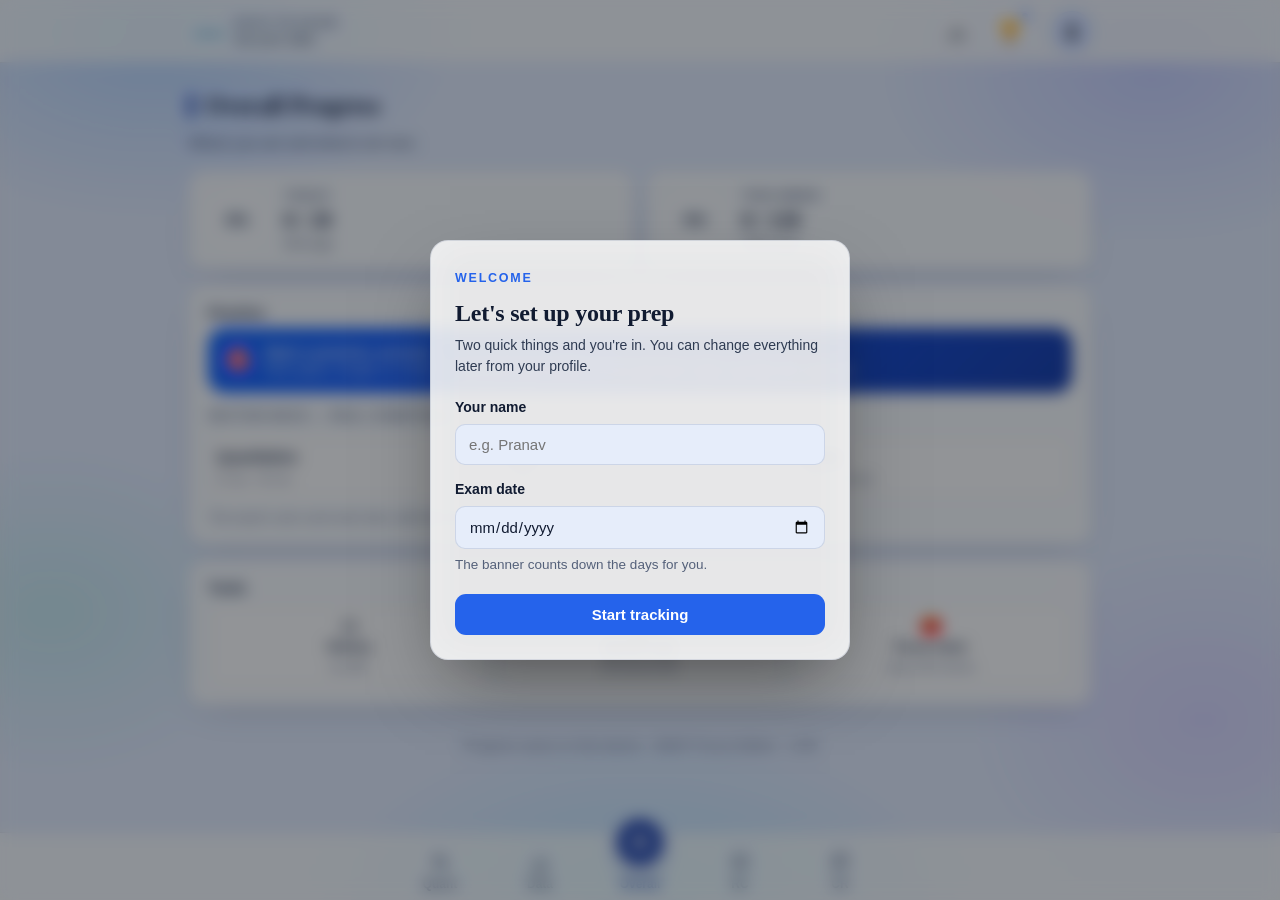
==== index.html @ ca27269a "Show the answer when a mental-math question goes wrong The drill said nothing when you missed one, s" ====
<!doctype html>
<html lang="en">
<head>
<meta charset="utf-8" />
<meta name="viewport" content="width=device-width, initial-scale=1, viewport-fit=cover" />
<title>GMAT Prep Tracker</title>
<meta name="description" content="Track your GMAT Focus Edition prep — exam countdown, daily & weekly targets, per-topic accuracy, weak-spot focus areas, and an activity calendar." />
<link rel="manifest" href="manifest.json" />
<meta name="theme-color" content="#E6EDFA" media="(prefers-color-scheme: light)" />
<meta name="theme-color" content="#070C17" media="(prefers-color-scheme: dark)" />
<meta name="mobile-web-app-capable" content="yes" />
<meta name="apple-mobile-web-app-capable" content="yes" />
<meta name="apple-mobile-web-app-status-bar-style" content="default" />
<meta name="apple-mobile-web-app-title" content="GMAT Prep" />
<link rel="apple-touch-icon" href="apple-touch-icon.png" />
<link rel="icon" type="image/png" sizes="512x512" href="icon-512.png" />
<link rel="stylesheet" href="katex/katex.min.css" />
<script defer src="katex/katex.min.js"></script>
<script defer src="katex/auto-render.min.js"></script>
<style>
  :root {
    color-scheme: light dark;
    --paper:#E6EDFA; --surface:rgba(255,255,255,.86); --surface-2:rgba(255,255,255,.66); --ink:#111B31;
    --ink-soft:#2F3B52; --ink-faint:#55617A; --line:rgba(70,90,130,.16); --line-soft:rgba(70,90,130,.09);
    --accent:#2563EB; --accent-ink:#1D4ED8; --accent-wash:rgba(37,99,235,.12);
    --gold:#0E7490; --gold-wash:rgba(14,116,137,.12);
    --flame-1:#FFD400; --flame-2:#FF9600; --flame-3:#FF4B4B;
    --good:#2F8F6B; --warn:#B0791E; --bad:#C1553B; --vhard:#7A3E9D;
    --c-quant:#2563EB; --c-data:#0EA5E9; --c-overall:#1E3A8A; --c-verbal:#4F46E5; --c-cr:#6366F1;
    --glass-hi:rgba(255,255,255,.85); --bar:rgba(255,255,255,.74); --blur:saturate(185%) blur(22px);
    --radius:17px; --radius-s:11px;
    --shadow:0 1px 1px rgba(20,25,40,.04),0 14px 34px -16px rgba(20,25,40,.22);
    --serif:"Iowan Old Style","Palatino Linotype",Palatino,Georgia,ui-serif,serif;
    --sans:-apple-system,BlinkMacSystemFont,"Segoe UI",Roboto,Helvetica,Arial,sans-serif;
  }
  @media (prefers-color-scheme: dark) {
    :root {
      --paper:#070C17; --surface:rgba(30,42,63,.78); --surface-2:rgba(255,255,255,.06); --ink:#E7ECF5;
      --ink-soft:#C2CBDC; --ink-faint:#939EB4; --line:rgba(255,255,255,.10); --line-soft:rgba(255,255,255,.055);
      --accent:#5B9BF3; --accent-ink:#93BEFA; --accent-wash:rgba(91,155,243,.16);
      --gold:#38BDF8; --gold-wash:rgba(56,189,248,.14);
      --flame-1:#FFD400; --flame-2:#FF9600; --flame-3:#FF5B4B;
      --good:#5FC79E; --warn:#D8A64A; --bad:#E08869; --vhard:#C79BE0;
      --c-quant:#5B9BF3; --c-data:#4FC3F7; --c-overall:#8AB0F5; --c-verbal:#8A93F0; --c-cr:#9BA6F7;
      --glass-hi:rgba(255,255,255,.16); --bar:rgba(11,18,33,.76);
      --shadow:0 1px 2px rgba(0,0,0,.3),0 16px 38px -18px rgba(0,0,0,.72);
    }
  }
  :root[data-theme="light"] {
    --paper:#E6EDFA; --surface:rgba(255,255,255,.86); --surface-2:rgba(255,255,255,.66); --ink:#111B31;
    --ink-soft:#2F3B52; --ink-faint:#55617A; --line:rgba(70,90,130,.16); --line-soft:rgba(70,90,130,.09);
    --accent:#2563EB; --accent-ink:#1D4ED8; --accent-wash:rgba(37,99,235,.12);
    --gold:#0E7490; --gold-wash:rgba(14,116,137,.12);
    --flame-1:#FFD400; --flame-2:#FF9600; --flame-3:#FF4B4B;
    --good:#2F8F6B; --warn:#B0791E; --bad:#C1553B; --vhard:#7A3E9D;
    --c-quant:#2563EB; --c-data:#0EA5E9; --c-overall:#1E3A8A; --c-verbal:#4F46E5; --c-cr:#6366F1;
    --glass-hi:rgba(255,255,255,.85); --bar:rgba(255,255,255,.74);
    --shadow:0 1px 1px rgba(20,25,40,.04),0 14px 34px -16px rgba(20,25,40,.22);
  }
  :root[data-theme="dark"] {
    --paper:#070C17; --surface:rgba(30,42,63,.78); --surface-2:rgba(255,255,255,.06); --ink:#E7ECF5;
    --ink-soft:#C2CBDC; --ink-faint:#939EB4; --line:rgba(255,255,255,.10); --line-soft:rgba(255,255,255,.055);
    --accent:#5B9BF3; --accent-ink:#93BEFA; --accent-wash:rgba(91,155,243,.16);
    --gold:#38BDF8; --gold-wash:rgba(56,189,248,.14);
    --flame-1:#FFD400; --flame-2:#FF9600; --flame-3:#FF5B4B;
    --good:#5FC79E; --warn:#D8A64A; --bad:#E08869; --vhard:#C79BE0;
    --c-quant:#5B9BF3; --c-data:#4FC3F7; --c-overall:#8AB0F5; --c-verbal:#8A93F0; --c-cr:#9BA6F7;
    --glass-hi:rgba(255,255,255,.16); --bar:rgba(11,18,33,.76);
    --shadow:0 1px 2px rgba(0,0,0,.3),0 16px 38px -18px rgba(0,0,0,.72);
  }

  * { box-sizing: border-box; }
  html, body { margin: 0; }
  body {
    font-family: var(--sans); background: var(--paper); color: var(--ink);
    -webkit-font-smoothing: antialiased; line-height: 1.5;
    padding-bottom: calc(76px + env(safe-area-inset-bottom));
    min-height: 100vh;
  }
  /* Liquid-glass ambient backdrop — soft coloured light the frosted panels refract. */
  body::before {
    content: ""; position: fixed; inset: -12%; z-index: -1; pointer-events: none;
    background:
      radial-gradient(38% 32% at 12% 4%, rgba(59,130,246,.22), transparent 62%),
      radial-gradient(34% 30% at 90% 8%, rgba(99,102,241,.20), transparent 62%),
      radial-gradient(44% 42% at 50% 106%, rgba(14,165,233,.18), transparent 60%),
      radial-gradient(30% 34% at 94% 80%, rgba(139,92,246,.14), transparent 60%),
      radial-gradient(28% 30% at 4% 68%, rgba(16,185,129,.10), transparent 60%);
    background-attachment: fixed;
  }
  /* Frosted glass on the primary surfaces (the essence of the Liquid Glass look). */
  .topbar, .botnav, .panel, .qcard, .fc-card, .modal, .pf-head, .stat, .goal,
  .rc-passage, .rn-score, .cta-session, .btn-soft, .seg, .modebtn, .fc-modebtn,
  .sc-seg button, .navbtn, .fc-nav button, .cn-nav button, .jchip, .av-chip,
  .cn-tocrow, .fc-deckrow, .setrow, .subject, .task, .badge, .goal, .modechooser {
    -webkit-backdrop-filter: var(--blur); backdrop-filter: var(--blur);
  }
  /* Bright top rim (specular highlight) on the main cards. */
  .panel, .qcard, .fc-card, .stat, .goal, .rc-passage, .rn-score {
    box-shadow: inset 0 1px 0 var(--glass-hi), var(--shadow);
  }
  .tnum { font-variant-numeric: tabular-nums; }
  button { font-family: inherit; cursor: pointer; }
  svg { display: block; }

  /* Top bar */
  .topbar { position: sticky; top: 0; z-index: 30; background: var(--bar); border-bottom: 1px solid var(--line); }
  .tb-inner { max-width: 940px; margin: 0 auto; padding: 11px 18px; display: flex; align-items: center; gap: 14px; }
  .tb-count { display: flex; align-items: center; gap: 11px; margin-right: auto; background: none; border: none; padding: 4px 6px; border-radius: 12px; text-align: left; }
  .tb-count:hover { background: var(--surface-2); }
  .tb-days { font-family: var(--serif); font-size: 30px; font-weight: 600; color: var(--gold); line-height: 1; letter-spacing: -.02em; }
  .tb-days.past { color: var(--c-verbal); }
  .tb-meta { display: flex; flex-direction: column; gap: 1px; }
  .tb-meta .l { font-size: 12px; letter-spacing: .09em; text-transform: uppercase; color: var(--ink-faint); font-weight: 700; }
  .tb-meta .d { font-size: 14px; color: var(--ink-soft); font-variant-numeric: tabular-nums; }
  .avatar { width: 40px; height: 40px; border-radius: 50%; flex: none; background: var(--accent-wash); color: var(--accent); border: 1px solid color-mix(in srgb, var(--accent) 30%, transparent); font-weight: 700; font-size: 16px; font-family: var(--serif); display: grid; place-items: center; transition: .15s; }
  .avatar:hover { filter: brightness(.97); }
  .avatar svg { width: 20px; height: 20px; }
  .tb-trophy { position: relative; width: 40px; height: 40px; border-radius: 50%; flex: none; background: var(--surface-2); border: 1px solid var(--line); font-size: 19px; line-height: 1; display: grid; place-items: center; cursor: pointer; transition: .15s; }
  .tb-trophy:hover { filter: brightness(.97); }
  .tb-trophy .dot { position: absolute; top: -1px; right: -1px; width: 10px; height: 10px; border-radius: 50%; background: var(--accent); border: 2px solid var(--surface); }
  .tb-trophy.alldone { background: linear-gradient(135deg, #FFD65A, #F5A623); border-color: #E9A00E; box-shadow: 0 0 0 3px color-mix(in srgb, #F5A623 22%, transparent); }
  .tb-trophy.alldone .dot { display: none; }
  /* The progress button carries a drawn icon rather than an emoji, so it needs
     the stroke treatment the bottom nav gives its icons. */
  .tb-prog svg { width: 21px; height: 21px; stroke: var(--ink-soft); fill: none; stroke-width: 1.9; stroke-linecap: round; stroke-linejoin: round; }
  .tb-prog:hover svg { stroke: var(--c-overall); }
  /* On a 320px screen a third round button pushed "DAYS TO EXAM" onto its own
     line. Tightening the gap and the buttons gives the countdown its two lines
     back without dropping the date. */
  @media (max-width: 359px) {
    .tb-inner { gap: 8px; padding-left: 14px; padding-right: 14px; }
    .tb-trophy, .tb-inner .avatar { width: 34px; height: 34px; font-size: 16px; }
    .tb-prog svg { width: 18px; height: 18px; }
    .tb-inner .tb-trophy + .avatar { margin-left: 4px; }
  }
  /* topbar layout: trophy sits right before the avatar */
  .tb-inner .tb-trophy + .avatar { margin-left: 8px; }

  /* Achievements page */
  .av-hero { text-align: center; padding: 6px 0 18px; }
  .av-trophy { font-size: 52px; line-height: 1; filter: drop-shadow(0 6px 14px color-mix(in srgb, #F5A623 40%, transparent)); }
  .av-lvl { font-family: var(--serif); font-size: 24px; font-weight: 600; margin-top: 8px; }
  .av-xpbar { height: 9px; border-radius: 5px; background: var(--surface-2); overflow: hidden; margin: 12px auto 6px; max-width: 320px; }
  .av-xpbar i { display: block; height: 100%; background: linear-gradient(90deg, var(--accent), var(--c-overall)); border-radius: 5px; transition: width .3s; }
  .av-xpsub { font-size: 13.5px; color: var(--ink-faint); }
  .av-chips { display: flex; justify-content: center; gap: 8px; margin-top: 14px; flex-wrap: wrap; }
  .av-chip { font-size: 14px; font-weight: 700; padding: 6px 12px; border-radius: 999px; background: var(--surface-2); border: 1px solid var(--line); }
  /* Grouped actions. Inside a group the cards lose their own outer margins and
     the group's heading carries the structure, so three ways to practise read
     as one block rather than three competing cards. */
  .actgrp { padding-bottom: 15px; }
  .actgrp > h3 { margin: 0 0 10px; }
  .actgrp .cta-session, .actgrp .cta-review { margin-bottom: 9px; box-shadow: none; }
  .actgrp .cta-review { backdrop-filter: none; -webkit-backdrop-filter: none; }
  .actgrp .tools { margin: 0; }
  .actgrp .mocks-row { display: grid; grid-template-columns: repeat(3, 1fr); gap: 8px; }
  .actgrp .mocks-note { margin: 9px 0 0; }
  .actgrp-sub { font-size: 12px; font-weight: 700; text-transform: uppercase; letter-spacing: .06em; color: var(--ink-faint); margin: 14px 0 8px; }
  /* Secondary tools: one tap, a third of the height of the cards they replace. */
  .tools { display: grid; grid-template-columns: repeat(3, 1fr); gap: 8px; margin: 0 0 14px; }
  .tool { display: flex; flex-direction: column; align-items: center; gap: 2px; padding: 11px 6px; border: 1px solid var(--line); border-radius: 13px; background: var(--surface); color: var(--ink); font: inherit; cursor: pointer; transition: .12s; }
  .tool:hover { border-color: var(--c-overall); }
  .tool .ico { font-size: 19px; line-height: 1.1; }
  .tool b { font-size: 13px; font-weight: 700; text-align: center; }
  .tool span:last-child { font-size: 11.5px; color: var(--ink-faint); text-align: center; }
  /* A panel with no data yet: one line, not a full card. */
  .panel-empty { padding: 13px 16px; background: var(--surface-2); box-shadow: none; }
  .panel-empty h3 { margin: 0 0 3px; font-size: 14.5px; color: var(--ink-soft); }
  .panel-empty p { margin: 0; font-size: 13px; line-height: 1.45; color: var(--ink-faint); }
  /* Inside Achievements the streak is a section, not a whole screen, so the
     flame and the number come down a size — enough to lead the page without
     pushing the daily tasks off the bottom of it. */
  .av-streak .sk-flame { width: 92px; height: 108px; }
  .av-streak .sk-shadow { width: 76px; height: 15px; margin-top: -10px; }
  .av-streak .sk-hero { padding: 14px 0 4px; }
  .av-streak .sk-n { font-size: 54px; margin-top: 12px; }
  .av-streak .sk-lbl { font-size: 19px; }
  .av-streak .sk-week { margin: 18px 0 12px; }
  .av-lvlbar { text-align: center; margin-top: 14px; }
  .av-panel { margin-top: 14px; }
  /* ---- Sync setup steps ---- */
  .sync-steps { margin: 0 0 12px; padding-left: 20px; font-size: 14px; line-height: 1.5; color: var(--ink-soft); }
  .sync-steps li { margin-bottom: 9px; }
  .sync-copy { display: block; width: 100%; margin: 7px 0 4px; padding: 9px 11px; border: 1px solid var(--line); border-radius: 10px; background: var(--surface-2); color: var(--ink); font: inherit; font-size: 12.5px; text-align: left; word-break: break-all; cursor: pointer; }
  .sync-copy span { float: right; margin-left: 8px; font-weight: 800; color: var(--accent); text-transform: uppercase; font-size: 11px; letter-spacing: .04em; }
  .sync-copy.copied { border-color: var(--good); } .sync-copy.copied span { color: var(--good); }
  .sync-copy.copied span::before { content: "✓ "; }
  /* ---- Streak screen ---- */
  .sk-hero { display: flex; flex-direction: column; align-items: center; padding: 26px 0 8px; }
  .sk-flame { width: 128px; height: 150px; display: block; }
  /* A glow under the flame, not a solid ellipse: on a dark ground a flat wash
     of flame colour reads as a murky blob rather than as light. */
  .sk-shadow { width: 104px; height: 20px; margin-top: -14px; background: radial-gradient(50% 50% at 50% 50%, color-mix(in srgb, var(--flame-2) 42%, transparent), transparent 70%); }
  .sk-cold .sk-shadow { background: radial-gradient(50% 50% at 50% 50%, var(--line), transparent 70%); }
  .sk-n { font-size: 78px; line-height: 1; font-weight: 900; letter-spacing: -.03em; margin-top: 20px; font-variant-numeric: tabular-nums;
    background: linear-gradient(180deg, var(--flame-2), var(--flame-3)); -webkit-background-clip: text; background-clip: text; color: transparent; }
  .sk-cold .sk-n { background: none; color: var(--ink-faint); -webkit-text-fill-color: currentColor; }
  .sk-lbl { font-size: 25px; font-weight: 900; letter-spacing: -.01em; margin-top: 4px; color: var(--flame-3); }
  .sk-cold .sk-lbl { color: var(--ink-faint); }
  /* The week: one grid so a run of practised days joins into a single capsule
     across the gaps, the way a streak reads on paper. */
  .sk-week { display: grid; grid-template-columns: repeat(7, 1fr); row-gap: 9px; margin: 26px 0 14px; }
  .sk-wl { text-align: center; font-size: 13px; font-weight: 800; color: var(--ink-faint); }
  .sk-wl.today { color: var(--flame-3); }
  .sk-wc { height: 42px; display: grid; place-items: center; }
  .sk-wc.on { background: linear-gradient(180deg, var(--flame-2), var(--flame-3)); }
  .sk-wc.rs { border-radius: 21px 0 0 21px; } .sk-wc.re { border-radius: 0 21px 21px 0; }
  .sk-wc i { width: 27px; height: 27px; border-radius: 50%; display: grid; place-items: center; background: var(--line-soft); color: transparent; font-size: 14px; font-weight: 900; font-style: normal; }
  .sk-wc.on i { background: none; color: #fff; }
  .sk-goal { text-align: center; font-size: 15.5px; color: var(--ink-soft); line-height: 1.45; margin: 0 0 4px; }
  .sk-goal b { color: var(--flame-3); }
  .sk-stats { display: grid; grid-template-columns: repeat(3, 1fr); gap: 10px; margin-top: 18px; }
  .sk-stat { text-align: center; background: var(--surface-2); border: 1px solid var(--line); border-radius: 14px; padding: 12px 6px; }
  .sk-stat .v { font-size: 22px; font-weight: 900; font-variant-numeric: tabular-nums; }
  .sk-stat .k { font-size: 12.5px; font-weight: 700; color: var(--ink-faint); margin-top: 2px; }
  /* ---- History ---- */
  .hi-dhead { display: flex; align-items: baseline; justify-content: space-between; gap: 10px; margin-bottom: 4px; }
  .hi-dhead h3 { margin: 0; }
  .hi-dhead span { font-size: 12.5px; font-weight: 700; color: var(--ink-faint); white-space: nowrap; }
  .hi-row { display: flex; align-items: center; gap: 11px; width: 100%; padding: 11px 0; border: none; border-top: 1px solid var(--line-soft); background: none; font: inherit; color: var(--ink); text-align: left; cursor: pointer; }
  .hi-row:hover .hi-t { text-decoration: underline; }
  .hi-ic { flex: none; width: 34px; height: 34px; border-radius: 9px; display: grid; place-items: center; font-size: 17px; background: var(--surface-2); }
  .hi-meta { flex: 1; min-width: 0; display: flex; flex-direction: column; gap: 2px; }
  .hi-t { font-weight: 650; font-size: 14px; }
  .hi-s { font-size: 12.5px; color: var(--ink-faint); }
  .hi-row .cn-chev { flex: none; color: var(--ink-faint); }
  .av-head { display: flex; align-items: center; gap: 10px; margin-bottom: 10px; }
  .av-head h3 { margin: 0; }
  .av-count { margin-left: auto; font-weight: 800; font-size: 14.5px; color: var(--ink-soft); background: var(--surface-2); padding: 3px 10px; border-radius: 999px; }
  .av-count.all { color: #fff; background: var(--good); }
  .av-prog { height: 8px; border-radius: 5px; background: var(--surface-2); overflow: hidden; margin-bottom: 12px; }
  .av-prog i { display: block; height: 100%; background: var(--good); border-radius: 5px; transition: width .3s; }
  .av-done-note { color: var(--good); font-weight: 700; font-size: 14.5px; margin: -4px 0 12px; }
  .av-reset { font-size: 13px; color: var(--ink-faint); margin: 12px 0 0; text-align: center; }
  .tasks { display: flex; flex-direction: column; gap: 9px; }
  .task { display: flex; align-items: flex-start; gap: 12px; padding: 12px 13px; border: 1px solid var(--line); border-radius: 12px; background: var(--surface); }
  .task.done { background: color-mix(in srgb, var(--good) 9%, var(--surface)); border-color: color-mix(in srgb, var(--good) 30%, var(--line)); }
  .task-ic { flex: none; width: 30px; height: 30px; border-radius: 9px; display: grid; place-items: center; font-size: 16px; background: var(--surface-2); }
  .task.done .task-ic { background: var(--good); color: #fff; font-weight: 800; }
  .task-meta { min-width: 0; flex: 1; }
  .task-lbl { font-weight: 700; font-size: 14px; }
  .task.done .task-lbl { color: var(--ink-soft); }
  .task-sub { font-size: 13.5px; color: var(--ink-faint); margin-top: 2px; }
  .task-bar { height: 5px; border-radius: 3px; background: var(--surface-2); overflow: hidden; margin-top: 7px; }
  .task-bar i { display: block; height: 100%; background: var(--accent); border-radius: 3px; }
  .badges { display: grid; grid-template-columns: repeat(3, 1fr); gap: 10px; }
  .badge { text-align: center; padding: 14px 8px; border: 1px solid var(--line); border-radius: 12px; background: var(--surface); opacity: .55; filter: grayscale(1); }
  .badge.got { opacity: 1; filter: none; background: color-mix(in srgb, var(--gold) 10%, var(--surface)); border-color: color-mix(in srgb, var(--gold) 35%, var(--line)); }
  .badge-ic { font-size: 26px; line-height: 1; }
  .badge-lbl { display: block; font-size: 13px; font-weight: 700; margin-top: 7px; color: var(--ink-soft); }
  .badge.got .badge-lbl { color: var(--ink); }

  .wrap { max-width: 940px; margin: 0 auto; padding: 20px 18px 40px; }

  /* Bottom nav */
  .botnav { position: fixed; left: 0; right: 0; bottom: 0; z-index: 40; background: var(--bar); border-top: 1px solid var(--line); padding-bottom: env(safe-area-inset-bottom); display: flex; justify-content: center; }
  .botnav-inner { width: 100%; max-width: 500px; display: grid; grid-template-columns: repeat(5, 1fr); align-items: end; }
  .bn { border: none; background: none; padding: 8px 2px 9px; display: flex; flex-direction: column; align-items: center; gap: 4px; color: var(--ink-faint); font-size: 12px; font-weight: 700; transition: color .15s; }
  .bn svg { width: 22px; height: 22px; stroke: currentColor; fill: none; stroke-width: 1.9; stroke-linecap: round; stroke-linejoin: round; }
  .bn.active { color: var(--tabc); }
  .bn.center { position: relative; }
  .bn.center .hub { width: 54px; height: 54px; border-radius: 50%; margin-top: -24px; margin-bottom: 2px; background: var(--c-overall); color: #fff; display: grid; place-items: center; border: 4px solid var(--paper); box-shadow: 0 6px 16px -6px color-mix(in srgb, var(--c-overall) 70%, transparent); transition: transform .15s; }
  .bn.center .hub svg { width: 26px; height: 26px; stroke-width: 2; }
  .bn.center.active { color: var(--c-overall); }
  .bn.center.active .hub { transform: translateY(-2px); }

  /* Section head */
  .sec-head { margin: 4px 0 6px; }
  .sec-head h2 { font-family: var(--serif); font-size: 25px; font-weight: 600; margin: 0; letter-spacing: -.01em; text-wrap: balance; display: flex; align-items: center; gap: 11px; }
  .sec-head h2 .bar { width: 6px; height: 24px; border-radius: 3px; background: var(--secc); flex: none; }
  .sec-head p { margin: 8px 0 0; color: var(--ink-soft); max-width: 62ch; font-size: 14.5px; }
  .sec-head p.sec-exam { font-size: 14.5px; font-weight: 600; color: var(--ink-soft); margin-top: 7px; }
  .sec-stat { display: flex; flex-wrap: wrap; gap: 6px 16px; margin-top: 13px; font-size: 14.5px; color: var(--ink-soft); }
  .sec-stat b { font-size: 15px; color: var(--ink); font-variant-numeric: tabular-nums; }
  .sec-stat .acc { color: var(--good); }

  .acc-hi { color: var(--good); } .acc-mid { color: var(--warn); } .acc-lo { color: var(--bad); }

  /* Goals rings */
  .goals { display: grid; grid-template-columns: 1fr 1fr; gap: 12px; margin-top: 16px; }
  /* min-width:0 — without it a grid item refuses to shrink below its content
     and the two rings push the page into a horizontal scroll on small phones. */
  .goal { background: var(--surface); border: 1px solid var(--line); border-radius: var(--radius); box-shadow: var(--shadow); padding: 15px; display: flex; align-items: center; gap: 14px; min-width: 0; }
  .goal .gt { min-width: 0; }
  .ring-wrap { position: relative; width: 66px; height: 66px; flex: none; }
  .ring { width: 66px; height: 66px; transform: rotate(-90deg); }
  .ring-bg { fill: none; stroke: var(--surface-2); stroke-width: 7; }
  .ring-fg { fill: none; stroke-width: 7; stroke-linecap: round; transition: stroke-dashoffset .6s ease; }
  .ring-pct { position: absolute; inset: 0; display: grid; place-items: center; font-weight: 700; font-size: 15px; font-variant-numeric: tabular-nums; }
  .goal .gk { font-size: 13px; text-transform: uppercase; letter-spacing: .06em; color: var(--ink-faint); font-weight: 700; }
  .goal .gv { font-family: var(--serif); font-size: 21px; font-weight: 600; line-height: 1.15; margin-top: 2px; font-variant-numeric: tabular-nums; }
  .goal .gs { font-size: 13.5px; color: var(--ink-soft); margin-top: 2px; }
  .goal-empty { grid-column: 1 / -1; }
  .link { color: var(--accent); font-weight: 700; background: none; border: none; padding: 0; text-decoration: underline; font-size: inherit; cursor: pointer; }

  /* Stats / panels */
  .grid-stats { display: grid; grid-template-columns: repeat(auto-fit, minmax(150px,1fr)); gap: 12px; margin-top: 14px; }
  .stat { background: var(--surface); border: 1px solid var(--line); border-radius: var(--radius); padding: 15px 16px; box-shadow: var(--shadow); }
  .stat .k { font-size: 13px; letter-spacing: .06em; text-transform: uppercase; color: var(--ink-faint); font-weight: 700; }
  .stat .v { font-family: var(--serif); font-size: 32px; font-weight: 600; margin-top: 5px; line-height: 1; font-variant-numeric: tabular-nums; }
  .stat .s { font-size: 14px; color: var(--ink-soft); margin-top: 5px; }

  .panel { background: var(--surface); border: 1px solid var(--line); border-radius: var(--radius); box-shadow: var(--shadow); padding: 17px 19px; margin-top: 14px; }
  .panel h3 { margin: 0 0 3px; font-size: 15px; font-weight: 700; letter-spacing: -.01em; }
  .panel .sub { color: var(--ink-soft); font-size: 14.5px; margin: 0 0 14px; }
  /* Numbered section header used on each subject tab (Concepts / Practice / Logged).
     A full-width colored band tinted with the section's own accent gives the
     app contrast and makes the three sections read at a glance. */
  .pf-adv { font-size: 11.5px; font-weight: 700; letter-spacing: .04em; text-transform: uppercase; vertical-align: 2px;
    padding: 3px 7px; border-radius: 999px; margin-left: 7px; background: color-mix(in srgb, var(--accent) 14%, var(--surface)); color: var(--ink-faint); }
  .ai-status { font-size: 13.5px; font-weight: 600; margin: 12px 0 0; color: var(--ink-faint); }
  .ai-status.ok { color: var(--good); }
  .ai-status.bad { color: var(--bad); }
  /* ---- Difficulty recalibrated from your own results ---- */
  /* A recalibrated level is marked with words, not a caret: a dashed outline
     plus a "▾" read as a dropdown the user was meant to operate. */
  .lvl-recal i { font-style: normal; font-weight: 700; margin-left: 4px; opacity: .72; }
  /* Section mock launcher */
  .mocks { margin: 0 0 14px; padding: 14px 16px; background: var(--surface); border: 1px solid var(--line); border-radius: 14px; }
  .mocks-h { font-size: 13px; font-weight: 700; text-transform: uppercase; letter-spacing: .06em; color: var(--ink-faint); }
  .mocks-row { display: grid; grid-template-columns: repeat(3, 1fr); gap: 8px; margin-top: 10px; }
  .mockbtn { display: flex; flex-direction: column; gap: 3px; padding: 11px 8px; border: 1px solid var(--line); border-radius: 11px; background: var(--surface); color: var(--ink); font: inherit; cursor: pointer; text-align: center; }
  .mockbtn:hover { border-color: var(--c-overall); }
  .mockbtn b { font-size: 14px; }
  .mockbtn span { font-size: 11.5px; color: var(--ink-faint); }
  .mocks-note { font-size: 12.5px; color: var(--ink-faint); margin: 10px 0 0; line-height: 1.45; }
  .bookmark { display: block; width: 100%; margin-top: 14px; padding: 11px; border: 1px dashed var(--line); border-radius: 11px; background: transparent; color: var(--ink-faint); font: inherit; font-size: 14px; font-weight: 650; cursor: pointer; }
  .bookmark.on { border-style: solid; border-color: var(--gold); background: color-mix(in srgb, var(--gold) 12%, var(--surface)); color: var(--ink); }
  /* Bookmark and "mark as guess" sit side by side; they stack on a narrow screen. */
  .qmarks { display: flex; gap: 8px; flex-wrap: wrap; }
  .qmarks .bookmark { flex: 1 1 190px; margin-top: 14px; }
  .bookmark.guess.on { border-color: var(--warn); background: color-mix(in srgb, var(--warn) 13%, var(--surface)); }

  /* End-of-section review with the three-edit budget */
  .mockrev-top { display: flex; align-items: center; gap: 12px; margin-bottom: 10px; }
  .mr-h { font-family: var(--serif); font-size: 21px; font-weight: 600; }
  .mr-s { font-size: 13px; color: var(--ink-faint); }
  .mr-budget { margin-left: auto; flex: none; padding: 6px 11px; border-radius: 999px; background: color-mix(in srgb, var(--gold) 18%, var(--surface)); color: var(--ink); font-size: 13px; font-weight: 700; }
  .mr-budget.spent { background: color-mix(in srgb, var(--bad) 14%, var(--surface)); color: var(--bad); }
  .mr-group { font-size: 12px; font-weight: 700; text-transform: uppercase; letter-spacing: .06em; color: var(--ink-faint); margin: 16px 0 8px; }
  .mr-row { display: flex; align-items: center; gap: 10px; padding: 9px 0; border-top: 1px solid var(--line); }
  .mr-q { flex: 1; min-width: 0; display: flex; align-items: center; gap: 7px; font-size: 13px; color: var(--ink-soft); background: none; border: none; padding: 4px 0; font-family: inherit; text-align: left; cursor: pointer; }
  .mr-q:hover .mr-t { text-decoration: underline; }
  .mr-q .cn-chev { flex: none; color: var(--ink-faint); }
  .mr-q .qn { flex: none; font-weight: 700; color: var(--ink); }
  .mr-star { flex: none; color: var(--gold); }
  .mr-t { overflow: hidden; text-overflow: ellipsis; white-space: nowrap; }
  .mr-opts { flex: none; display: flex; gap: 4px; }
  .mr-o { width: 27px; height: 27px; border: 1px solid var(--line); border-radius: 7px; background: var(--surface); color: var(--ink-faint); font: inherit; font-size: 12.5px; font-weight: 700; cursor: pointer; }
  .mr-o.on { background: var(--accent); border-color: var(--accent); color: #fff; }
  .mr-o[disabled] { opacity: .35; cursor: not-allowed; }

  /* Mental-math drill */
  .mm-top { display: flex; align-items: center; justify-content: space-between; font-size: 14px; font-weight: 700; }
  .mm-score { color: var(--ink-faint); }
  .mm-clock { font-variant-numeric: tabular-nums; color: var(--c-overall); }
  /* The correction from the answer you just got wrong, held until the next one. */
  .mm-miss { display: flex; flex-wrap: wrap; align-items: baseline; gap: 4px 9px; margin: 0 0 12px; padding: 9px 12px; border-radius: 11px; font-size: 14.5px; color: var(--bad); background: color-mix(in srgb, var(--bad) 10%, var(--surface)); border: 1px solid color-mix(in srgb, var(--bad) 35%, var(--line)); }
  .mm-miss b { color: var(--bad); font-weight: 800; }
  .mm-miss span { color: var(--ink-faint); font-size: 13px; }
  .mm-list { display: flex; flex-direction: column; }
  .mm-row { display: flex; flex-wrap: wrap; align-items: baseline; gap: 4px 10px; padding: 9px 0; border-top: 1px solid var(--line-soft); font-size: 14.5px; }
  .mm-row:first-child { border-top: none; }
  .mm-rq { flex: 1; min-width: 0; }
  .mm-ra { font-weight: 800; color: var(--good); font-variant-numeric: tabular-nums; }
  .mm-ry { width: 100%; font-size: 12.5px; color: var(--ink-faint); }
  .mm-q { font-family: var(--serif); font-size: 30px; font-weight: 600; text-align: center; margin: 26px 0; line-height: 1.3; }
  .mm-in { width: 100%; padding: 14px; border: 1px solid var(--line); border-radius: 12px; background: var(--surface); color: var(--ink); font: inherit; font-size: 20px; text-align: center; font-variant-numeric: tabular-nums; }
  .mm-in:focus { outline: 2px solid var(--accent); outline-offset: 1px; }
  .mm-final { font-family: var(--serif); font-size: 56px; font-weight: 600; line-height: 1; color: var(--c-overall); }
  .mm-final-l { font-size: 14px; color: var(--ink-faint); margin-top: 6px; }

  /* Error log: one tap after a miss records why, not just that. */
  .missbox { margin: 12px 0 0; padding: 12px 14px; background: color-mix(in srgb, var(--bad) 7%, var(--surface)); border: 1px solid color-mix(in srgb, var(--bad) 22%, var(--line)); border-radius: 12px; }
  .miss-q { font-size: 14px; font-weight: 700; margin-bottom: 9px; }
  .miss-chips { display: flex; flex-wrap: wrap; gap: 6px; }
  .miss-chip { padding: 7px 11px; border: 1px solid var(--line); border-radius: 999px; background: var(--surface); color: var(--ink-soft); font: inherit; font-size: 13px; font-weight: 600; cursor: pointer; }
  .miss-chip:hover { border-color: var(--bad); color: var(--ink); }
  .miss-chip.on { background: var(--bad); border-color: var(--bad); color: #fff; }
  .miss-note { font-size: 12.5px; color: var(--ink-faint); margin: 9px 0 0; line-height: 1.45; }
  .mlog { display: grid; gap: 8px; margin-top: 12px; }
  .mlog-row { display: grid; grid-template-columns: 96px 1fr 28px; align-items: center; gap: 10px; font-size: 14px; }
  .ml-bar { height: 8px; background: var(--line); border-radius: 999px; overflow: hidden; }
  .ml-bar i { display: block; height: 100%; background: var(--accent); border-radius: 999px; }
  .ml-v { text-align: right; font-weight: 700; font-variant-numeric: tabular-nums; }

  /* Time vs accuracy: four cases, four different fixes. */
  .quad { display: grid; grid-template-columns: 1fr 1fr; gap: 10px; margin-top: 12px; }
  .qd { padding: 12px; border: 1px solid var(--line); border-left: 3px solid var(--qc, var(--line)); border-radius: 11px; background: var(--surface); }
  .qd-good { --qc: var(--good); } .qd-mid { --qc: var(--gold); }
  .qd-low  { --qc: #e08b2e; }     .qd-bad { --qc: var(--bad); }
  .qd-n { font-family: var(--serif); font-size: 25px; font-weight: 600; line-height: 1; font-variant-numeric: tabular-nums; }
  .qd-l { font-size: 13px; font-weight: 700; margin-top: 4px; }
  .qd-p { font-size: 12px; color: var(--ink-faint); }
  .quad-advice { font-size: 13.5px; color: var(--ink-soft); line-height: 1.5; margin: 12px 0 0; }
  .quad-advice b { color: var(--ink); }

  /* Score estimate */
  .scorebig { display: flex; align-items: baseline; gap: 10px; margin: 14px 0 4px; }
  .scorebig .sv { font-family: var(--serif); font-size: 42px; font-weight: 600; line-height: 1; font-variant-numeric: tabular-nums; color: var(--c-overall); }
  .scorebig .sl { font-size: 13px; color: var(--ink-faint); }
  .scorebox { display: grid; gap: 9px; margin-top: 12px; }
  .sc-row { display: grid; grid-template-columns: 104px 1fr 34px; align-items: center; gap: 10px; font-size: 14px; }
  .sc-n { font-weight: 600; }
  .sc-bar { height: 8px; background: var(--line); border-radius: 999px; overflow: hidden; }
  .sc-bar i { display: block; height: 100%; background: var(--c-overall); border-radius: 999px; }
  .sc-v { text-align: right; font-weight: 700; font-variant-numeric: tabular-nums; }
  .sc-need { grid-column: 2 / -1; font-size: 12.5px; color: var(--ink-faint); }

  /* Progress & stats: one toggle instead of four dashboards on first load. */

  /* Sub-nav: one pane of a subject tab at a time. */
  /* Wraps rather than scrolls: five labels do not fit one row on a 320px phone,
     and a row that scrolls sideways hides the last tab with no affordance. */
  .subnav { display: flex; flex-wrap: wrap; gap: 4px; margin: 0 0 14px; padding: 4px; background: var(--surface-2, color-mix(in srgb, var(--ink) 5%, var(--surface))); border: 1px solid var(--line); border-radius: 12px; }
  .subnav-b { flex: 1 1 auto; min-width: max-content; padding: 8px 12px; border: 0; border-radius: 9px; background: transparent; color: var(--ink-faint); font: inherit; font-size: 14px; font-weight: 650; cursor: pointer; white-space: nowrap; transition: background .15s, color .15s; }
  .subnav-b:hover { color: var(--ink); }
  .subnav-b.on { background: var(--surface); color: color-mix(in srgb, var(--secc, var(--accent)) 78%, var(--ink)); box-shadow: 0 1px 2px rgba(0,0,0,.09); }
  .subnav-b:focus-visible { outline: 2px solid var(--secc, var(--accent)); outline-offset: 1px; }
  .tabsec-head.plain .tabsec-meta { flex: none; align-self: flex-start; }
  .tabsec { scroll-margin-top: 70px; padding-top: 0; overflow: hidden; }
  .tabsec-head { display: flex; align-items: center; gap: 12px; margin: 0 -19px 16px; padding: 13px 17px; background: linear-gradient(135deg, color-mix(in srgb, var(--secc, var(--accent)) 20%, var(--surface)), color-mix(in srgb, var(--secc, var(--accent)) 8%, var(--surface))); border-bottom: 1px solid color-mix(in srgb, var(--secc, var(--accent)) 22%, var(--line)); }
  .tabsec-head[data-tabsec] { cursor: pointer; user-select: none; -webkit-tap-highlight-color: transparent; }
  .tabsec-head[data-tabsec]:hover { background: linear-gradient(135deg, color-mix(in srgb, var(--secc, var(--accent)) 26%, var(--surface)), color-mix(in srgb, var(--secc, var(--accent)) 11%, var(--surface))); }
  .tabsec-chev { flex: none; margin-left: 6px; color: color-mix(in srgb, var(--secc, var(--accent)) 60%, var(--ink-faint)); font-size: 15px; transition: transform .2s; }
  .tabsec.collapsed .tabsec-chev { transform: rotate(-90deg); }
  .tabsec.collapsed { padding-bottom: 0; }
  .tabsec.collapsed .tabsec-head { margin-bottom: 0; }
  .tabsec.collapsed .tabsec-body { display: none; }
  .tabsec-n { flex: none; width: 30px; height: 30px; border-radius: 9px; background: var(--secc, var(--accent)); color: #fff; font-weight: 800; font-size: 15px; display: grid; place-items: center; box-shadow: 0 2px 8px -2px color-mix(in srgb, var(--secc, var(--accent)) 60%, transparent); }
  .tabsec-n svg { width: 17px; height: 17px; stroke: currentColor; fill: none; stroke-width: 2; stroke-linecap: round; stroke-linejoin: round; }
  .tabsec-h { min-width: 0; margin-right: auto; }
  .tabsec-h h3 { margin: 0; font-size: 16px; font-weight: 800; letter-spacing: -.01em; color: color-mix(in srgb, var(--secc, var(--accent)) 62%, var(--ink)); }
  .tabsec-h p { color: color-mix(in srgb, var(--ink) 88%, var(--secc, var(--accent))); font-size: 14.5px; font-weight: 500; line-height: 1.4; margin: 3px 0 0; }
  .tabsec-meta { flex: none; }

  .breakdown { display: flex; flex-direction: column; gap: 13px; }
  .bd-row { display: grid; grid-template-columns: 128px 1fr auto; gap: 12px; align-items: center; }
  .bd-row .bl { font-size: 15px; font-weight: 600; display: flex; align-items: center; gap: 8px; }
  .bd-row .bl .d { width: 9px; height: 9px; border-radius: 50%; background: var(--rc); flex: none; }
  .track { height: 9px; background: var(--surface-2); border-radius: 6px; overflow: hidden; }
  .track > i { display: block; height: 100%; background: var(--rc); border-radius: 6px; transition: width .5s ease; }
  .bd-row .bv { font-variant-numeric: tabular-nums; font-weight: 700; font-size: 14px; min-width: 74px; text-align: right; }
  .bd-row .bv .ac { font-weight: 700; font-size: 13.5px; }

  /* Focus areas */
  .focus { display: flex; flex-direction: column; }
  .focus-row { display: flex; align-items: center; gap: 10px; padding: 11px 0; border-top: 1px solid var(--line-soft); }
  .focus-row:first-child { border-top: none; }
  .focus-row .fn { font-size: 15px; margin-right: auto; min-width: 0; }
  .focus-row .fn .fq { display: block; font-size: 12.5px; color: var(--ink-faint); margin-top: 1px; }
  .fchip { font-size: 12.5px; font-weight: 800; padding: 2px 8px; border-radius: 20px; background: color-mix(in srgb, var(--fc) 14%, transparent); color: var(--fc); white-space: nowrap; text-transform: uppercase; letter-spacing: .03em; }
  .focus-row .facc { font-weight: 800; font-size: 15px; font-variant-numeric: tabular-nums; min-width: 42px; text-align: right; }

  .spark { display: flex; align-items: flex-end; gap: 8px; height: 96px; margin-top: 4px; }
  .spark .bcol { flex: 1; display: flex; flex-direction: column; align-items: center; gap: 7px; height: 100%; justify-content: flex-end; }
  .spark .bcol .b { width: 100%; max-width: 40px; background: var(--accent-wash); border: 1px solid color-mix(in srgb, var(--accent) 35%, transparent); border-radius: 6px 6px 3px 3px; min-height: 3px; transition: height .4s ease; }
  .spark .bcol.has .b { background: var(--accent); border-color: var(--accent); }
  .spark .bcol .bn { font-size: 12.5px; font-variant-numeric: tabular-nums; color: var(--ink-soft); font-weight: 700; height: 13px; }
  .spark .bcol .bd { font-size: 12px; color: var(--ink-faint); text-transform: uppercase; letter-spacing: .03em; }
  .spark .bcol.today .bd { color: var(--accent); font-weight: 700; }

  /* Profile */
  .profile { position: fixed; inset: 0; z-index: 70; background: var(--bar); -webkit-backdrop-filter: var(--blur); backdrop-filter: var(--blur); overflow-y: auto; -webkit-overflow-scrolling: touch; }
  .profile[hidden] { display: none; }
  .pf-head { position: sticky; top: 0; z-index: 2; background: var(--bar); border-bottom: 1px solid var(--line); }
  .pf-head-in { max-width: 640px; margin: 0 auto; padding: 13px 18px; display: flex; align-items: center; gap: 12px; }
  .pf-title { font-family: var(--serif); font-size: 19px; font-weight: 600; margin: 0; }
  .pf-close { margin-left: auto; border: 1px solid var(--line); background: var(--surface); color: var(--ink-soft); width: 36px; height: 36px; border-radius: 10px; display: grid; place-items: center; font-size: 18px; }
  .pf-close:hover { color: var(--ink); border-color: var(--ink-faint); }
  .pf-body { max-width: 640px; margin: 0 auto; padding: 18px 18px 60px; display: flex; flex-direction: column; gap: 14px; }
  .pf-id { display: flex; align-items: center; gap: 15px; }
  .pf-id .big { width: 58px; height: 58px; border-radius: 50%; flex: none; background: var(--accent-wash); color: var(--accent); border: 1px solid color-mix(in srgb, var(--accent) 30%, transparent); font-family: var(--serif); font-size: 24px; font-weight: 600; display: grid; place-items: center; }
  .pf-id .big svg { width: 26px; height: 26px; stroke: currentColor; fill: none; stroke-width: 1.8; }
  .pf-id .nm { font-family: var(--serif); font-size: 21px; font-weight: 600; }
  .pf-id .meta { font-size: 14.5px; color: var(--ink-soft); margin-top: 2px; }
  .pf-chips { display: flex; gap: 8px; flex-wrap: wrap; margin-top: 8px; }
  .chip { font-size: 13.5px; font-weight: 700; padding: 4px 11px; border-radius: 20px; background: var(--surface-2); color: var(--ink-soft); }
  .chip.hot { background: var(--gold-wash); color: var(--gold); }

  .field { margin-bottom: 14px; }
  .field:last-child { margin-bottom: 0; }
  .field label { display: block; font-size: 14px; font-weight: 700; margin-bottom: 6px; }
  .field input { width: 100%; padding: 11px 13px; border: 1px solid var(--line); border-radius: 10px; font-size: 15px; font-family: inherit; background: var(--paper); color: var(--ink); }
  .field input:focus { outline: 2px solid var(--accent); outline-offset: 1px; border-color: var(--accent); }

  .tgt-row { display: flex; align-items: center; gap: 12px; padding: 12px 0; border-top: 1px solid var(--line-soft); }
  .tgt-row:first-of-type { border-top: none; }
  .tgt-info { margin-right: auto; }
  .tgt-k { font-weight: 650; font-size: 14.5px; }
  .tgt-s { font-size: 14px; color: var(--ink-soft); }
  .tgt-val { font-variant-numeric: tabular-nums; font-weight: 700; font-size: 16px; min-width: 34px; text-align: center; }
  .tgt-prog { margin-top: 4px; }
  .tgt-bar { height: 7px; background: var(--surface-2); border-radius: 5px; overflow: hidden; margin-top: 7px; }
  .tgt-bar > i { display: block; height: 100%; background: var(--accent); border-radius: 5px; transition: width .5s ease; }
  .tgt-cap { font-size: 13.5px; color: var(--ink-soft); margin-top: 6px; display: flex; justify-content: space-between; }

  .cal-head { display: flex; align-items: center; gap: 10px; margin-bottom: 12px; }
  .cal-title { font-weight: 700; margin-right: auto; font-size: 14.5px; }
  .cal-nav { border: 1px solid var(--line); background: var(--surface); color: var(--ink-soft); width: 32px; height: 32px; border-radius: 9px; display: grid; place-items: center; font-size: 15px; }
  .cal-nav:hover { color: var(--ink); border-color: var(--ink-faint); }
  .cal-nav:disabled { opacity: .35; cursor: not-allowed; }
  .cal-grid { display: grid; grid-template-columns: repeat(7, 1fr); gap: 5px; }
  .cal-dow { font-size: 12.5px; text-transform: uppercase; letter-spacing: .03em; color: var(--ink-faint); text-align: center; font-weight: 700; padding-bottom: 3px; }
  .cal-cell { aspect-ratio: 1; border-radius: 7px; display: flex; align-items: flex-start; justify-content: flex-end; padding: 4px 5px; font-size: 12px; font-weight: 700; }
  .cal-cell.blank { background: none; }
  .cal-cell.today { outline: 2px solid var(--accent); outline-offset: -2px; }
  .hl0 { background: var(--surface-2); color: var(--ink-faint); }
  .hl1 { background: color-mix(in srgb, var(--accent) 26%, var(--surface)); color: var(--ink-soft); }
  .hl2 { background: color-mix(in srgb, var(--accent) 48%, var(--surface)); color: var(--ink); }
  .hl3 { background: color-mix(in srgb, var(--accent) 72%, var(--surface)); color: #fff; }
  .hl4 { background: var(--accent); color: #fff; }
  .cal-legend { display: flex; align-items: center; gap: 6px; justify-content: flex-end; margin-top: 12px; font-size: 12.5px; color: var(--ink-faint); }
  .cal-legend i { width: 15px; height: 15px; border-radius: 4px; display: inline-block; }

  .seg { display: flex; gap: 6px; }
  .seg button { flex: 1; border: 1px solid var(--line); background: var(--surface); color: var(--ink-soft); padding: 9px; border-radius: 10px; font-size: 15px; font-weight: 600; transition: .12s; }
  .seg button.on { border-color: var(--accent); color: var(--accent); background: var(--accent-wash); }

  .pf-actions { display: flex; gap: 10px; }
  .pf-toggle { display: flex; align-items: center; justify-content: space-between; gap: 12px; font-weight: 700; font-size: 14px; padding: 4px 0; }
  .pf-toggle input { width: 20px; height: 20px; accent-color: var(--accent); }
  .pf-remrow { display: flex; align-items: center; justify-content: space-between; gap: 12px; margin-top: 12px; font-size: 14px; color: var(--ink-soft); font-weight: 600; }
  .pf-remrow input[type=time] { font-family: inherit; font-size: 15px; font-weight: 700; padding: 8px 11px; border-radius: 10px; border: 1px solid var(--line); background: var(--surface); color: var(--ink); -webkit-backdrop-filter: var(--blur); backdrop-filter: var(--blur); }
  .btn-soft { flex: 1; border: 1px solid var(--line); background: var(--surface); color: var(--ink); padding: 11px; border-radius: 11px; font-weight: 650; font-size: 15px; transition: .12s; }
  .btn-soft:hover { border-color: var(--accent); color: var(--accent); }
  .btn-primary { width: 100%; padding: 12px; border: none; border-radius: 11px; background: var(--accent); color: #fff; font-size: 15px; font-weight: 700; transition: .15s; }
  .btn-primary:not(:disabled):hover { background: var(--accent-ink); }
  .btn-primary:disabled { opacity: .4; cursor: not-allowed; background: var(--ink-faint); box-shadow: none; }

  /* Achievement celebration toasts */
  .ach-wrap { position: fixed; top: calc(env(safe-area-inset-top,0px) + 12px); left: 0; right: 0; z-index: 200; display: flex; flex-direction: column; align-items: center; gap: 8px; pointer-events: none; padding: 0 12px; }
  .ach-toast { pointer-events: auto; width: 100%; max-width: 400px; display: flex; align-items: center; gap: 12px; padding: 12px 14px; border-radius: 15px; background: var(--surface); -webkit-backdrop-filter: var(--blur); backdrop-filter: var(--blur); border: 1px solid color-mix(in srgb, var(--gold) 45%, var(--line)); box-shadow: inset 0 1px 0 var(--glass-hi), 0 12px 32px -8px color-mix(in srgb, var(--gold) 42%, transparent), var(--shadow); animation: achpop .38s cubic-bezier(.2,.8,.3,1.2); }
  .ach-toast.out { animation: achout .3s ease forwards; }
  @keyframes achpop { from { opacity: 0; transform: translateY(-14px) scale(.94); } to { opacity: 1; transform: none; } }
  @keyframes achout { to { opacity: 0; transform: translateY(-10px) scale(.97); } }
  .ach-ic { flex: none; width: 42px; height: 42px; border-radius: 12px; display: grid; place-items: center; font-size: 22px; background: color-mix(in srgb, var(--gold) 20%, var(--surface)); box-shadow: 0 2px 10px -3px color-mix(in srgb, var(--gold) 60%, transparent); }
  .ach-meta { min-width: 0; margin-right: auto; }
  .ach-kind { display: block; font-size: 12.5px; font-weight: 800; letter-spacing: .03em; text-transform: uppercase; color: color-mix(in srgb, var(--gold) 60%, var(--ink)); }
  .ach-lbl { display: block; font-size: 14.5px; font-weight: 750; color: var(--ink); margin-top: 1px; }
  .ach-x { flex: none; color: var(--ink-faint); font-size: 20px; line-height: 1; background: none; border: none; padding: 0 2px; cursor: pointer; }
  @media (prefers-reduced-motion: reduce) { .ach-toast, .ach-toast.out { animation: none; } }

  /* ---------- Nico — draggable mascot ---------- */
  /* Nico and his kennel are stacked on the same spot so he can walk into it. */
  #nico-zone { position: fixed; left: 6px; bottom: calc(60px + env(safe-area-inset-bottom, 0px)); width: 62px; height: 74px; z-index: 90; pointer-events: none; touch-action: none; }
  #nico { position: absolute; left: 0; bottom: 0; width: 100%; border: none; background: none; padding: 0; pointer-events: auto; cursor: grab; -webkit-tap-highlight-color: transparent; touch-action: none; filter: drop-shadow(0 6px 9px rgba(0,0,0,.22)); opacity: .96; transition: opacity .25s ease; }
  #nico:focus-visible { outline: 2px solid var(--accent); outline-offset: 3px; border-radius: 12px; }
  #nico.nico-away { opacity: 0; }
  /* being dragged */
  #nico-zone.dragging { transition: none; }
  #nico-zone.dragging #nico { cursor: grabbing; animation: none !important; transform: scale(1.12); filter: drop-shadow(0 12px 16px rgba(0,0,0,.3)); }
  /* long-press build-up before he heads to bed */
  #nico.charging { animation: nico-charge 3s ease-in forwards; }
  @keyframes nico-charge { 0% { transform: scale(1); } 60% { transform: scale(.94) rotate(-2deg); } 100% { transform: scale(.9) rotate(2deg); } }
  /* Full-screen overlays cover the app, so Nico steps aside — except in
     practice mode, where he stays on screen as your study buddy. */
  body:has(.profile:not([hidden])) #nico-zone,
  body:has(.scrim:not([hidden])) #nico-zone { opacity: 0; pointer-events: none; }
  body.nico-stay:has(.profile:not([hidden])) #nico-zone { opacity: 1; }
  body:has(.profile:not([hidden])) #nico-zone.nico-show { opacity: 1; }
  .nico-svg { width: 100%; height: auto; display: block; overflow: visible; }
  .nico-tail { transform-origin: 120px 138px; animation: nico-wag 1.5s ease-in-out infinite; }
  @keyframes nico-wag { 0%,100% { transform: rotate(2deg); } 50% { transform: rotate(-18deg); } }
  .nico-head { transform-origin: 80px 106px; animation: nico-breathe 3.4s ease-in-out infinite; }
  @keyframes nico-breathe { 0%,100% { transform: translateY(0) rotate(0); } 50% { transform: translateY(1.4px) rotate(-1deg); } }
  .nico-tongue { display: none; }
  #nico.happy .nico-tongue { display: block; }
  #nico.happy .nico-tail { animation-duration: .34s; }

  /* --- Celebration moves (one is picked at random on a right answer) --- */
  #nico.nod    { animation: nico-hop .55s ease; }
  #nico.jump   { animation: nico-jump .72s cubic-bezier(.3,.9,.4,1); }
  #nico.flip   { animation: nico-flip .82s cubic-bezier(.35,.7,.4,1); }
  #nico.spin   { animation: nico-spin .78s cubic-bezier(.4,.8,.4,1); }
  #nico.wiggle { animation: nico-wiggle .7s ease-in-out; }
  #nico.bounce { animation: nico-bounce .86s ease; }
  @keyframes nico-hop   { 0%,100% { transform: translateY(0); } 42% { transform: translateY(-7px); } }
  @keyframes nico-jump  { 0%,100% { transform: translateY(0) scaleY(1); } 18% { transform: translateY(2px) scaleY(.86); } 55% { transform: translateY(-34px) scaleY(1.08); } 85% { transform: translateY(0) scaleY(.94); } }
  @keyframes nico-flip  { 0% { transform: translateY(0) rotate(0); } 20% { transform: translateY(2px) scaleY(.88); } 55% { transform: translateY(-36px) rotate(-200deg); } 80% { transform: translateY(-6px) rotate(-360deg); } 100% { transform: translateY(0) rotate(-360deg); } }
  @keyframes nico-spin  { 0% { transform: translateY(0) rotateY(0); } 30% { transform: translateY(-14px) rotateY(180deg); } 60% { transform: translateY(-14px) rotateY(360deg); } 100% { transform: translateY(0) rotateY(360deg); } }
  @keyframes nico-wiggle{ 0%,100% { transform: rotate(0); } 20% { transform: rotate(-11deg); } 45% { transform: rotate(9deg); } 70% { transform: rotate(-6deg); } }
  @keyframes nico-bounce{ 0%,100% { transform: translateY(0); } 20% { transform: translateY(-22px); } 40% { transform: translateY(0); } 58% { transform: translateY(-12px); } 76% { transform: translateY(0); } 88% { transform: translateY(-5px); } }
  #nico.nod .nico-head, #nico.jump .nico-head, #nico.bounce .nico-head { animation: nico-nod .52s ease-in-out 2; }
  @keyframes nico-nod { 0%,100% { transform: rotate(0) translateY(0); } 32% { transform: rotate(9deg) translateY(5px); } 66% { transform: rotate(-3deg) translateY(-1px); } }
  /* Wrong — head shake ("no") */
  #nico.shake .nico-head { animation: nico-shake .46s ease-in-out 2; }
  @keyframes nico-shake { 0%,100% { transform: rotate(0); } 25% { transform: rotate(-10deg); } 75% { transform: rotate(10deg); } }
  /* Tap — a little lunge as he barks */
  #nico.bark { animation: nico-bark .34s ease; }
  @keyframes nico-bark { 0%,100% { transform: scale(1); } 35% { transform: scale(1.14) translateY(-4px); } }
  #nico.bark .nico-head { animation: nico-barkhead .34s ease; }
  @keyframes nico-barkhead { 0%,100% { transform: rotate(0); } 40% { transform: rotate(-11deg) translateY(-3px); } }
  #nico.bark .nico-tongue { display: block; }

  /* --- Kennel / sleeping --- */
  #nico-house { display: none; position: absolute; left: -6px; bottom: 0; width: 76px; border: none; background: none; padding: 0; pointer-events: auto; cursor: pointer; -webkit-tap-highlight-color: transparent; touch-action: none; filter: drop-shadow(0 6px 9px rgba(0,0,0,.22)); }
  #nico-house:focus-visible { outline: 2px solid var(--accent); outline-offset: 3px; border-radius: 12px; }
  .nico-house-svg { width: 100%; height: auto; display: block; overflow: visible; }
  @keyframes nico-housein { from { opacity: 0; transform: scale(.6) translateY(10px); } to { opacity: 1; transform: none; } }
  .nico-zzz { animation: nico-zzz 2.6s ease-in-out infinite; opacity: 0; }
  @keyframes nico-zzz { 0%,100% { opacity: .25; transform: translateY(2px); } 50% { opacity: 1; transform: translateY(-4px); } }
  /* Nico's sleeping head resting in the doorway — only once he's settled. */
  .nico-sleephead { opacity: 0; transition: opacity .45s ease; }
  .nico-sleephead .sh-breathe { transform-origin: 75px 112px; animation: nico-sleepbreathe 3.6s ease-in-out infinite; }
  @keyframes nico-sleepbreathe { 0%,100% { transform: translateY(0) scale(1); } 50% { transform: translateY(-1.6px) scale(1.03); } }

  /* Stage 1 — bedtime: the kennel pops up and Nico walks into it. */
  #nico-zone.bedtime #nico-house { display: block; animation: nico-housein .4s cubic-bezier(.2,.8,.3,1.2); }
  #nico-zone.bedtime #nico { animation: nico-walkin 1.5s ease-in forwards; z-index: 1; }
  @keyframes nico-walkin {
    0%   { transform: translate(0,0) scale(1); opacity: 1; }
    12%  { transform: translate(2px,-3px) rotate(-3deg); }
    24%  { transform: translate(5px,0) rotate(2deg); }
    36%  { transform: translate(8px,-3px) rotate(-3deg); }
    48%  { transform: translate(11px,0) rotate(2deg); }
    60%  { transform: translate(14px,-2px) rotate(-2deg); }
    72%  { transform: translate(16px,2px) scale(.82); opacity: 1; }
    100% { transform: translate(18px,12px) scale(.24); opacity: 0; }
  }
  /* Stage 2 — asleep: kennel stays, his head rests in the doorway. */
  #nico-zone.asleep #nico { display: none; }
  #nico-zone.asleep #nico-house { display: block; }
  #nico-zone.asleep .nico-sleephead { opacity: 1; }
  #nico-zone.asleep .nico-zzz { opacity: 1; }
  /* Waking up — he pops back out of the doorway. */
  #nico.popout { animation: nico-popout .6s cubic-bezier(.2,.9,.3,1.3); }
  @keyframes nico-popout { from { transform: translate(18px,12px) scale(.24); opacity: 0; } to { transform: none; opacity: 1; } }

  .nico-bubble { position: absolute; left: 50px; bottom: 50px; background: var(--surface); -webkit-backdrop-filter: var(--blur); backdrop-filter: var(--blur); border: 1px solid var(--line); border-radius: 12px; padding: 5px 11px; font-size: 14px; font-weight: 800; color: var(--ink); white-space: nowrap; box-shadow: inset 0 1px 0 var(--glass-hi), var(--shadow); opacity: 0; transform: translateY(6px) scale(.86); transition: opacity .2s, transform .2s; pointer-events: none; z-index: 2; }
  .nico-bubble::after { content: ""; position: absolute; left: 12px; bottom: -6px; width: 12px; height: 12px; background: var(--surface); border-right: 1px solid var(--line); border-bottom: 1px solid var(--line); transform: rotate(45deg); }
  .nico-bubble.show { opacity: 1; transform: none; }
  @media (max-width: 380px) { #nico-zone { width: 56px; } }
  @media (prefers-reduced-motion: reduce) { .nico-tail, .nico-head, .nico-zzz, #nico, #nico .nico-head { animation: none !important; } }
  .btn-danger { width: 100%; padding: 11px; border: 1px solid var(--line); border-radius: 11px; background: none; color: var(--ink-soft); font-size: 15px; font-weight: 600; }
  .btn-danger:hover { color: var(--bad); border-color: var(--bad); }

  /* Modals */
  .scrim { position: fixed; inset: 0; background: rgba(15,18,26,.45); display: grid; place-items: center; z-index: 80; padding: 20px; -webkit-backdrop-filter: blur(8px) saturate(140%); backdrop-filter: blur(8px) saturate(140%); }
  .scrim[hidden] { display: none; }
  .modal { background: var(--surface); border-radius: 18px; border: 1px solid var(--line); width: 100%; max-width: 420px; padding: 24px; box-shadow: 0 30px 70px -20px rgba(0,0,0,.5); }
  .modal .kick { font-size: 12.5px; letter-spacing: .14em; text-transform: uppercase; color: var(--accent); font-weight: 700; }
  .modal h2 { font-family: var(--serif); font-size: 24px; margin: 6px 0 4px; font-weight: 600; letter-spacing: -.01em; }
  .modal p.lead { color: var(--ink-soft); font-size: 14px; margin: 0 0 20px; }
  .modal .btn-primary { margin-top: 4px; }
  .hint { font-size: 13.5px; color: var(--ink-faint); margin-top: 6px; }

  /* Modal heading pair, used by the question jumper */
  .ls-eyebrow { font-size: 12.5px; letter-spacing: .1em; text-transform: uppercase; color: var(--ls-c, var(--accent)); font-weight: 700; }
  .ls-title { font-family: var(--serif); font-size: 21px; font-weight: 600; margin: 5px 0 2px; letter-spacing: -.01em; text-wrap: balance; }

  .step { border: 1px solid var(--line); background: var(--surface); color: var(--ink-soft); height: 34px; min-width: 36px; padding: 0 9px; border-radius: 9px; font-size: 16px; font-weight: 700; transition: .12s; line-height: 1; }
  .step:hover { border-color: var(--accent); color: var(--accent); background: var(--accent-wash); }
  .step.minus { min-width: 34px; }
  .step:disabled { opacity: .35; cursor: not-allowed; background: var(--surface); color: var(--ink-faint); border-color: var(--line); }
  .stepper { display: flex; align-items: center; gap: 6px; }

  /* Practice sets list */
  .setlist { display: flex; flex-direction: column; }
  .setrow { display: flex; align-items: center; gap: 11px; padding: 12px 0; border-top: 1px solid var(--line-soft); }
  .setrow:first-child { border-top: none; }
  .setrow .si { margin-right: auto; min-width: 0; }
  .setrow .st { font-weight: 650; font-size: 14px; }
  .setrow .sm { font-size: 13.5px; color: var(--ink-soft); margin-top: 3px; display: flex; gap: 8px; align-items: center; flex-wrap: wrap; }
  .setbtns { display: flex; align-items: center; gap: 7px; flex: none; }
  .setrow .go { border: 1px solid var(--accent); background: var(--accent); color: #fff; padding: 8px 15px; border-radius: 9px; font-weight: 700; font-size: 14.5px; white-space: nowrap; flex: none; transition: .12s; }
  .setrow .go:hover { background: var(--accent-ink); }
  .setrow .go.done { background: var(--surface); color: var(--accent); }
  .reset-set { border: 1px solid var(--line); background: var(--surface); color: var(--ink-faint); width: 34px; height: 34px; border-radius: 9px; font-size: 15px; flex: none; transition: .12s; }
  .reset-set:hover { color: var(--bad); border-color: var(--bad); }
  /* Difficulty picker on the topic's start screen */
  .lvlpick-row { display: flex; flex-wrap: wrap; gap: 8px; margin: 4px 0 2px; }
  .lvlpick { flex: 1 1 0; min-width: 74px; display: flex; flex-direction: column; align-items: center; gap: 2px; padding: 10px 6px; border-radius: 12px;
             border: 1.5px solid var(--line); background: var(--card); color: var(--ink); font-size: 14px; font-weight: 800; cursor: pointer; }
  .lvlpick i { font-style: normal; font-size: 12.5px; font-weight: 700; color: var(--ink-faint); }
  .lvlpick.on { border-color: var(--accent); background: color-mix(in srgb, var(--accent) 12%, transparent); color: var(--accent); }
  .lvlpick.on i { color: var(--accent); }
  .lvlpick.lvl-easy.on { border-color: var(--good); background: color-mix(in srgb, var(--good) 13%, transparent); color: var(--good); }
  .lvlpick.lvl-easy.on i { color: var(--good); }
  .lvlpick.lvl-hard.on { border-color: var(--bad); background: color-mix(in srgb, var(--bad) 13%, transparent); color: var(--bad); }
  .lvlpick.lvl-hard.on i { color: var(--bad); }
  .lvlpick.lvl-very-hard.on { border-color: var(--vhard); background: color-mix(in srgb, var(--vhard) 13%, transparent); color: var(--vhard); }
  .lvlpick.lvl-very-hard.on i { color: var(--vhard); }
  /* Subject heading between topic groups in the practice pane */
  .tsub { display: flex; align-items: baseline; justify-content: space-between; gap: 10px; margin: 18px 0 8px; }
  .tsub:first-child { margin-top: 4px; }
  .tsub h4 { margin: 0; font-size: 14.5px; font-weight: 850; letter-spacing: .01em; }
  .tsub span { font-size: 12.5px; font-weight: 700; color: var(--ink-faint); white-space: nowrap; }
  .sm.slvl { margin-top: 4px; gap: 5px; }
  /* Difficulty mix: one proportional bar, so it cannot wrap however many levels a topic has. */
  .slvbar { display: flex; height: 4px; margin-top: 7px; border-radius: 2px; overflow: hidden; background: var(--line-soft); max-width: 150px; opacity: .6; }
  .slvbar .lvb { display: block; min-width: 3px; }
  .slvbar .lvb-easy { background: var(--good); }
  .slvbar .lvb-medium { background: var(--warn); }
  .slvbar .lvb-hard { background: var(--bad); }
  .slvbar .lvb-very-hard { background: var(--vhard); }
  .lvlegend { display: flex; flex-wrap: wrap; gap: 4px 14px; font-size: 12px; color: var(--ink-faint); font-weight: 650; margin: 0 0 10px; }
  .lvlegend span { display: inline-flex; align-items: center; gap: 5px; }
  .lvlegend i { width: 14px; height: 4px; border-radius: 2px; display: block; opacity: .6; }
  /* Percent correct as a doughnut. --rc is the one colour the ring and its
     number share, so the score reads at a glance before the digits do. */
  .sring { width: 34px; height: 34px; flex: none; overflow: visible; }
  .sring.good { --rc: var(--good); } .sring.mid { --rc: var(--warn); } .sring.low { --rc: var(--bad); }
  .sring circle { fill: none; stroke-width: 3.4; }
  .sring .rt { stroke: var(--line); }
  .sring .rv { stroke: var(--rc); stroke-linecap: round; transform: rotate(-90deg); transform-origin: 50% 50%; }
  .sring text { font-size: 11.5px; font-weight: 800; fill: var(--rc); text-anchor: middle; dominant-baseline: central; font-variant-numeric: tabular-nums; }
  .sring .pc { font-size: 7.5px; font-weight: 700; }
  .lvlegend .lvb-easy { background: var(--good); } .lvlegend .lvb-medium { background: var(--warn); }
  .lvlegend .lvb-hard { background: var(--bad); } .lvlegend .lvb-very-hard { background: var(--vhard); }
  .q-reset { display: block; margin: 14px auto 0; background: none; border: none; color: var(--ink-faint); font-size: 14px; text-decoration: underline; }
  .q-reset:hover { color: var(--bad); }
  /* "Explain my mistake" — a second opinion on the choice the user actually made */
  .ai-expl-bar { display: flex; flex-wrap: wrap; align-items: center; justify-content: center; gap: 8px; margin-top: 10px; }
  .ai-expl-bar .q-reset { margin: 0; }
  .ai-expl-bar .q-reset[disabled] { opacity: .55; text-decoration: none; }
  .ai-err { font-size: 13.5px; color: var(--bad); }
  .expl.ai-expl { margin-top: 10px; border-left: 3px solid var(--accent); }
  .expl.ai-expl > summary { color: var(--accent); }
  .badge { font-size: 12.5px; font-weight: 800; text-transform: uppercase; letter-spacing: .03em; padding: 2px 8px; border-radius: 20px; background: color-mix(in srgb, var(--sc) 15%, transparent); color: var(--sc); }
  .lvl { font-size: 12.5px; font-weight: 800; text-transform: uppercase; letter-spacing: .04em; padding: 2px 8px; border-radius: 20px; white-space: nowrap; }
  .lvl-easy { color: var(--good); background: color-mix(in srgb, var(--good) 14%, transparent); }
  .lvl-medium { color: var(--warn); background: color-mix(in srgb, var(--warn) 16%, transparent); }
  .lvl-hard { color: var(--bad); background: color-mix(in srgb, var(--bad) 14%, transparent); }
  .lvl-very-hard { color: var(--vhard); background: color-mix(in srgb, var(--vhard) 16%, transparent); }
  .diff-bar { display: flex; gap: 8px; margin-top: 12px; flex-wrap: wrap; }
  .sstatus { font-weight: 700; }
  .sstatus.good { color: var(--good); } .sstatus.mid { color: var(--warn); } .sstatus.low { color: var(--bad); } .sstatus.muted { color: var(--ink-faint); }

  /* Runner */
  .rn-meta { font-size: 15px; color: var(--ink-soft); display: flex; align-items: center; gap: 8px; flex-wrap: wrap; }
  .qlist { display: flex; flex-direction: column; }
  .qrow { display: flex; align-items: center; gap: 10px; padding: 9px 0; border-top: 1px solid var(--line-soft); }
  .qrow:first-child { border-top: none; }
  .qn { font-weight: 700; font-size: 14px; min-width: 34px; font-variant-numeric: tabular-nums; }
  .opts { display: flex; gap: 6px; margin-left: auto; flex-wrap: wrap; justify-content: flex-end; }
  .opt { width: 40px; height: 38px; border-radius: 9px; border: 1px solid var(--line); background: var(--surface); font-weight: 700; font-size: 14px; color: var(--ink-soft); display: grid; place-items: center; transition: .1s; }
  button.opt:hover { border-color: var(--accent); color: var(--accent); }
  .opt.sel { border-color: var(--accent); background: var(--accent); color: #fff; }
  .opt.correct { border-color: var(--good); background: color-mix(in srgb, var(--good) 16%, var(--surface)); color: var(--good); }
  .opt.wrong { border-color: var(--bad); background: color-mix(in srgb, var(--bad) 16%, var(--surface)); color: var(--bad); }
  .rn-foot { display: flex; align-items: center; justify-content: space-between; gap: 12px; margin-top: 16px; }
  .rn-count { font-size: 14.5px; color: var(--ink-soft); font-weight: 600; }
  .rn-score { display: flex; align-items: center; gap: 18px; }
  .rs-num { font-family: var(--serif); font-size: 44px; font-weight: 600; line-height: 1; font-variant-numeric: tabular-nums; }
  .rs-num .rs-tot { font-size: 20px; color: var(--ink-faint); margin-left: 6px; }
  .rs-side { margin-left: auto; text-align: right; }
  .rs-pct { font-family: var(--serif); font-size: 26px; font-weight: 600; }
  .rs-log { font-size: 13.5px; color: var(--good); font-weight: 700; margin-top: 2px; }
  .rs-time { font-size: 13.5px; color: var(--ink-soft); font-weight: 700; margin-top: 3px; font-variant-numeric: tabular-nums; }
  .qtimer { font-size: 14px; font-weight: 700; font-variant-numeric: tabular-nums; color: var(--ink-soft); background: var(--surface-2); padding: 3px 10px; border-radius: 20px; border: 1px solid transparent; transition: color .2s, background .2s; }
  .qtimer.done { color: var(--accent); background: var(--accent-wash); }
  .qtimer.warn { color: var(--warn); background: var(--gold-wash); }
  .qtimer.over { color: #fff; background: var(--bad); }
  .qtimer-wrap { display: inline-flex; align-items: center; gap: 5px; }
  .qtimer.live { cursor: pointer; }
  .qtimer.live:hover { border-color: var(--accent); }
  .qtimer.paused { color: var(--warn); background: var(--gold-wash); }
  .qtimer-reset { border: 1px solid var(--line); background: var(--surface); color: var(--ink-faint); width: 26px; height: 26px; border-radius: 8px; font-size: 14.5px; line-height: 1; }
  .qtimer-reset:hover { color: var(--accent); border-color: var(--accent); }
  .qflag { border: 1px solid var(--line); background: var(--surface); color: var(--ink-faint); width: 28px; height: 28px; border-radius: 8px; font-size: 14px; line-height: 1; flex: none; transition: .12s; }
  .qflag:hover { color: var(--bad); border-color: var(--bad); }
  .qflag.on { color: #fff; background: var(--bad); border-color: var(--bad); }
  .qflag.small { width: 24px; height: 24px; font-size: 13.5px; margin-right: 6px; }
  .jfilters { display: flex; flex-wrap: wrap; gap: 7px; margin-bottom: 14px; }
  .jchip { border: 1px solid var(--line); background: var(--surface); color: var(--ink-soft); padding: 6px 12px; border-radius: 20px; font-weight: 700; font-size: 14px; transition: .12s; }
  .jchip:hover { border-color: var(--ink-faint); }
  .jchip.on { background: var(--ink); color: var(--paper); border-color: var(--ink); }
  .jchip.lvl-easy.on { background: var(--good); border-color: var(--good); color: #fff; }
  .jchip.lvl-medium.on { background: var(--warn); border-color: var(--warn); color: #fff; }
  .jchip.lvl-hard.on { background: var(--bad); border-color: var(--bad); color: #fff; }
  .jchip.lvl-very-hard.on { background: var(--vhard); border-color: var(--vhard); color: #fff; }
  .jchip.flag.on { background: var(--bad); border-color: var(--bad); color: #fff; }
  .jcell { position: relative; }
  .jcell.flag::after { content: "⚑"; position: absolute; top: 0; right: 3px; font-size: 12.5px; color: var(--bad); line-height: 1; }
  .jcell.flag.ok::after, .jcell.flag.no::after, .jcell.flag.ans::after { color: #fff; }
  .hint-box summary { color: var(--gold); }
  .rev-time { font-size: 12.5px; color: var(--ink-faint); font-weight: 700; font-variant-numeric: tabular-nums; margin-left: 8px; }
  .rev-time.slow { color: var(--bad); }
  .revitem { border-top: 1px solid var(--line-soft); padding: 9px 0; }
  .revitem:first-child { border-top: none; }
  .revitem .qrow { border-top: none; padding: 0; }
  .rev-opts { display: flex; gap: 5px; margin-left: auto; flex-wrap: wrap; justify-content: flex-end; }
  .rev-opts .opt { width: 30px; height: 30px; font-size: 13.5px; }
  .rev-mark { font-weight: 800; font-size: 15px; margin-left: 8px; width: 18px; text-align: center; }
  .rev-mark.ok { color: var(--good); } .rev-mark.no { color: var(--bad); }
  .rev-tag { font-size: 13px; color: var(--ink-soft); margin-top: 4px; padding-left: 44px; }
  .rev-guess { color: var(--warn); font-weight: 700; }
  /* Full answer list on a results page: every choice, with yours and the right
     one both named rather than left to be inferred from two coloured letters. */
  .revans { margin: 8px 0 2px; padding-left: 44px; display: flex; flex-direction: column; gap: 5px; }
  .ra { display: flex; align-items: flex-start; gap: 9px; padding: 7px 10px; border: 1px solid var(--line); border-radius: 10px; font-size: 14px; line-height: 1.4; background: var(--surface); }
  .ra .cl { font-weight: 800; flex: none; width: 15px; color: var(--ink-faint); }
  .ra .ct { flex: 1; min-width: 0; }
  .ra-tag { flex: none; font-size: 11.5px; font-weight: 800; text-transform: uppercase; letter-spacing: .03em; align-self: center; }
  .ra-correct { border-color: var(--good); background: color-mix(in srgb, var(--good) 10%, var(--surface)); }
  .ra-correct .cl, .ra-correct .ra-tag { color: var(--good); }
  .ra-wrong { border-color: var(--bad); background: color-mix(in srgb, var(--bad) 10%, var(--surface)); }
  .ra-wrong .cl, .ra-wrong .ra-tag { color: var(--bad); }
  @media (max-width: 520px) { .revans { padding-left: 0; } .ra { flex-wrap: wrap; } .ra-tag { width: 100%; padding-left: 24px; } }
  .rev-q { font-size: 14px; color: var(--ink-soft); margin-top: 5px; padding-left: 44px; line-height: 1.4; }

  /* Slide player */
  .rn-prog { height: 7px; background: var(--surface-2); border-radius: 5px; overflow: hidden; }
  .rn-prog > i { display: block; height: 100%; background: var(--accent); border-radius: 5px; transition: width .3s ease; }
  .rn-sub { font-size: 13.5px; color: var(--ink-soft); margin-top: 7px; font-weight: 600; }
  .qcard { background: var(--surface); border: 1px solid var(--line); border-radius: var(--radius); box-shadow: var(--shadow); padding: 20px 18px; margin-top: 14px; }
  /* Reading-comprehension passage panel */
  .rc-passage { border: 1px solid var(--line); border-radius: 12px; background: var(--surface-2); margin-bottom: 16px; overflow: hidden; }
  .rc-passage .rc-head { display: flex; align-items: center; gap: 8px; padding: 9px 13px; font-size: 12.5px; font-weight: 800; letter-spacing: .06em; text-transform: uppercase; color: var(--ink-faint); border-bottom: 1px solid var(--line); background: var(--surface); }
  .rc-passage .rc-scroll { padding: 13px 15px; max-height: 260px; overflow-y: auto; -webkit-overflow-scrolling: touch; position: relative; }
  .rc-passage.open .rc-scroll { max-height: none; }
  /* On a results page the passage is reference, not the thing you are reading:
     a taller box than in the runner, but still bounded and scrolling inside
     itself rather than putting a thousand pixels between two questions. */
  .rc-passage.rc-fixed .rc-scroll { max-height: 320px; }
  .rc-passage .rc-scroll p { font-size: 14.5px; line-height: 1.62; margin: 0 0 11px; color: var(--ink-soft); text-wrap: pretty; }
  .rc-passage .rc-scroll p:last-child { margin-bottom: 0; }
  .rc-passage .rc-ptitle { font-weight: 700; color: var(--ink); margin-bottom: 10px; font-size: 15px; }
  .rc-passage .rc-toggle { width: 100%; border: none; border-top: 1px solid var(--line); background: var(--surface); color: var(--accent); font-weight: 700; font-size: 14px; padding: 9px; cursor: pointer; }
  .qtop { display: flex; align-items: center; gap: 10px; margin-bottom: 13px; flex-wrap: wrap; }
  .qnum { font-size: 13px; font-weight: 800; color: var(--ink-faint); letter-spacing: .05em; text-transform: uppercase; margin-right: auto; }
  /* pre-line so the line breaks written into a stem survive: a I / II / III list, the two
     statements of a data sufficiency question, and the gap between a CR stimulus and its
     question. Runs of spaces still collapse, so only deliberate newlines show. */
  .qtext { font-size: 17px; line-height: 1.5; font-weight: 500; text-wrap: pretty; white-space: pre-line; }
  /* Boldface spans in CR "boldface" questions — the parts you must identify. */
  .bf { font-weight: 800; color: var(--ink); background: color-mix(in srgb, var(--accent) 12%, transparent); box-shadow: 0 0 0 3px color-mix(in srgb, var(--accent) 12%, transparent); border-radius: 3px; }

  /* --- Data Insights: real tables and charts inside the source panel --- */
  .di-table-wrap { overflow-x: auto; -webkit-overflow-scrolling: touch; margin: 4px 0 10px; }
  .di-table { border-collapse: collapse; width: 100%; font-size: 14px; font-variant-numeric: tabular-nums; }
  .di-table th, .di-table td { border: 1px solid var(--line); padding: 8px 10px; text-align: right; white-space: nowrap; }
  .di-table th { background: color-mix(in srgb, var(--accent) 10%, var(--surface-2)); font-weight: 800; color: var(--ink); }
  .di-table td:first-child, .di-table th:first-child { text-align: left; font-weight: 700; }
  .di-table tbody tr:nth-child(even) td { background: var(--surface-2); }
  .di-table .di-total td { font-weight: 800; border-top: 2px solid color-mix(in srgb, var(--accent) 40%, var(--line)); }
  .di-chart { margin: 6px 0 12px; }
  .di-chart svg { width: 100%; height: auto; display: block; overflow: visible; }
  .di-chart-title { font-size: 13.5px; font-weight: 800; color: var(--ink); margin-bottom: 4px; }
  .di-axis { stroke: var(--ink-faint); stroke-width: 1; }
  .di-grid { stroke: var(--line); stroke-width: 1; }
  .di-tick { font-size: 9px; fill: var(--ink-faint); font-weight: 700; }
  .di-lab { font-size: 9.5px; fill: var(--ink-soft); font-weight: 700; }
  .qnote { font-size: 13.5px; color: var(--warn); margin-top: 10px; font-weight: 600; }
  .choices { display: flex; flex-direction: column; gap: 9px; margin-top: 18px; }
  .choice-wrap { display: flex; align-items: stretch; gap: 7px; }
  .choice-wrap .choice { flex: 1; min-width: 0; }
  .choice-elim { flex: none; width: 42px; border: 1px solid var(--line); background: var(--surface); color: var(--ink-faint); border-radius: 11px; font-size: 14px; font-weight: 800; cursor: pointer; transition: .12s; }
  .choice-elim:hover { border-color: var(--bad); color: var(--bad); }
  .choice-elim.on { background: color-mix(in srgb, var(--bad) 14%, var(--surface)); border-color: var(--bad); color: var(--bad); }
  .choice.struck { opacity: .45; }
  .choice.struck .cl, .choice.struck .ct { text-decoration: line-through; }
  .choice { display: flex; align-items: center; gap: 12px; text-align: left; border: 1px solid var(--line); background: var(--surface); border-radius: 11px; padding: 13px 14px; transition: .12s; width: 100%; }
  .choice:hover { border-color: var(--accent); }
  .choice .cl { width: 28px; height: 28px; border-radius: 7px; background: var(--surface-2); color: var(--ink-soft); font-weight: 800; display: grid; place-items: center; flex: none; font-size: 14.5px; }
  .choice .ct { font-size: 15px; line-height: 1.4; }
  .choice.sel { border-color: var(--accent); background: var(--accent-wash); }
  .choice.sel .cl { background: var(--accent); color: #fff; }
  .rn-nav { display: flex; align-items: center; justify-content: space-between; gap: 10px; margin-top: 18px; }
  .navbtn { border: 1px solid var(--line); background: var(--surface); color: var(--ink); padding: 11px 20px; border-radius: 10px; font-weight: 700; font-size: 14px; transition: .12s; }
  .navbtn:disabled { opacity: .4; cursor: not-allowed; }
  .navbtn:not(:disabled):hover { border-color: var(--accent); color: var(--accent); }
  .navbtn.primary { background: var(--accent); color: #fff; border-color: var(--accent); }
  .navbtn.primary:hover { background: var(--accent-ink); color: #fff; }
  .navpos { font-size: 14.5px; color: var(--ink-soft); font-weight: 700; font-variant-numeric: tabular-nums; }
  .jumpbtn { border: 1px solid var(--line); background: var(--surface); border-radius: 9px; padding: 8px 12px; cursor: pointer; transition: .12s; }
  .jumpbtn:hover { border-color: var(--accent); color: var(--accent); }
  .jgrid { display: grid; grid-template-columns: repeat(7, 1fr); gap: 7px; max-height: 46vh; overflow-y: auto; padding: 2px; }
  .jcell { aspect-ratio: 1; border: 1px solid var(--line); background: var(--surface); border-radius: 8px; font-size: 14.5px; font-weight: 700; color: var(--ink-soft); font-variant-numeric: tabular-nums; transition: .1s; }
  .jcell:hover { border-color: var(--accent); color: var(--accent); }
  .jcell.cur { outline: 2px solid var(--accent); outline-offset: -2px; color: var(--accent); }
  .jcell.ans { background: var(--accent-wash); border-color: var(--accent); color: var(--accent); }
  .jcell.ok { background: color-mix(in srgb, var(--good) 16%, var(--surface)); border-color: var(--good); color: var(--good); }
  .jcell.no { background: color-mix(in srgb, var(--bad) 16%, var(--surface)); border-color: var(--bad); color: var(--bad); }

  /* Mode chooser + feedback + explanation */
  .mode-h { font-family: var(--serif); font-size: 20px; font-weight: 600; margin-bottom: 4px; }
  .modebtn { display: flex; flex-direction: column; gap: 3px; text-align: left; width: 100%; border: 1px solid var(--line); background: var(--surface); border-radius: 12px; padding: 15px; margin-top: 11px; transition: .12s; }
  .modebtn:hover { border-color: var(--accent); background: var(--accent-wash); }
  .modebtn b { font-size: 15.5px; }
  .modebtn span { font-size: 14px; color: var(--ink-soft); line-height: 1.4; }
  .mode-note { font-size: 13.5px; color: var(--ink-faint); margin: 14px 0 0; }
  .choice:disabled { cursor: default; }
  .choice.correct { border-color: var(--good); background: color-mix(in srgb, var(--good) 13%, var(--surface)); }
  .choice.correct .cl { background: var(--good); color: #fff; }
  .choice.wrong { border-color: var(--bad); background: color-mix(in srgb, var(--bad) 13%, var(--surface)); }
  .choice.wrong .cl { background: var(--bad); color: #fff; }
  .feedback { margin-top: 15px; font-weight: 700; font-size: 14.5px; }
  .feedback.ok { color: var(--good); }
  .feedback.no { color: var(--bad); }
  .expl { margin-top: 12px; border: 1px solid var(--line); border-radius: 10px; background: var(--paper); overflow: hidden; }
  .expl summary { cursor: pointer; padding: 11px 13px; font-weight: 700; font-size: 15px; color: var(--accent); list-style: none; }
  .expl summary::-webkit-details-marker { display: none; }
  .expl summary::before { content: "▸  "; }
  .expl[open] summary::before { content: "▾  "; }
  .expl .ex { padding: 0 13px 13px; font-size: 15px; line-height: 1.55; color: var(--ink-soft); white-space: pre-line; }
  /* The fast route and the trap list read as different kinds of thing from the
     worked solution, so they are coloured rather than stacked identically. */
  .expl.fast-box { border-color: color-mix(in srgb, var(--good) 45%, var(--line)); background: color-mix(in srgb, var(--good) 6%, var(--paper)); }
  .expl.fast-box > summary { color: var(--good); }
  .expl.trap-box { border-color: color-mix(in srgb, var(--bad) 35%, var(--line)); }
  .expl.trap-box > summary { color: var(--bad); }
  .take-box { margin-top: 12px; padding: 11px 13px; border-radius: 10px; font-size: 14.5px; line-height: 1.55;
              color: var(--ink-soft); background: color-mix(in srgb, var(--accent) 7%, var(--paper));
              border: 1px solid color-mix(in srgb, var(--accent) 28%, var(--line)); white-space: pre-line; }
  .take-box b { color: var(--accent); font-weight: 800; letter-spacing: .02em; text-transform: uppercase; font-size: 12px; display: block; margin-bottom: 3px; }

  /* Concept reader */
  .cn-hdr { display: flex; align-items: center; gap: 14px; margin-bottom: 14px; }
  .cn-hdr > div { min-width: 0; margin-right: auto; }
  .cn-ring { position: relative; width: 48px; height: 48px; flex: none; }
  .cn-ring .ring { width: 48px; height: 48px; }
  .cn-ringpct { position: absolute; inset: 0; display: grid; place-items: center; font-weight: 800; font-size: 12.5px; font-variant-numeric: tabular-nums; color: var(--ink-soft); }
  .cn-guideprog { display: flex; align-items: center; gap: 10px; margin: 6px 0 16px; font-size: 14px; color: var(--ink-soft); font-weight: 600; }
  .cn-guidebar { flex: 1; height: 7px; background: var(--surface-2); border-radius: 5px; overflow: hidden; }
  .cn-guidebar i { display: block; height: 100%; border-radius: 5px; transition: width .4s ease; }
  .cn-tocnum.done { background: var(--good); color: #fff; }
  .cn-tocrow.done { border-color: color-mix(in srgb, var(--good) 40%, var(--line)); }
  .cn-toc { display: flex; flex-direction: column; gap: 10px; }
  .cn-tocrow { display: flex; align-items: center; gap: 12px; text-align: left; width: 100%; border: 1px solid var(--line); background: var(--surface); border-radius: 12px; padding: 14px 15px; transition: .12s; }
  .cn-tocrow:hover { border-color: var(--c-cr); }
  .cn-tocnum { width: 30px; height: 30px; border-radius: 8px; background: var(--surface-2); color: var(--c-cr); font-weight: 800; display: grid; place-items: center; flex: none; font-size: 14px; }
  .cn-tocic, .set-ic { flex: none; width: 34px; height: 34px; border-radius: 9px; display: grid; place-items: center; font-size: 17px; background: color-mix(in srgb, var(--secc, var(--accent)) 15%, var(--surface)); }
  .cn-tocstat { flex: none; font-size: 12.5px; font-weight: 800; color: var(--ink-soft); background: var(--surface-2); padding: 2px 9px; border-radius: 999px; }
  .cn-tocstat.done { color: #fff; background: var(--good); }
  .cn-tocmeta { min-width: 0; margin-right: auto; }
  .cn-toct { display: block; font-weight: 650; font-size: 15px; white-space: nowrap; overflow: hidden; text-overflow: ellipsis; }
  .cn-tocs { display: block; font-size: 13.5px; color: var(--ink-soft); margin-top: 2px; white-space: nowrap; overflow: hidden; text-overflow: ellipsis; }
  /* On the Tricks pane the row title is the whole content, so it wraps instead
     of truncating the way a guide name can afford to. */
  .cn-toc.wrap .cn-toct { white-space: normal; overflow: visible; text-overflow: clip; line-height: 1.3; }
  .cn-chev { color: var(--ink-faint); flex: none; }
  .cn-article { width: 100%; min-width: 0; max-width: 640px; margin: 0 auto; }
  .cn-p, .cn-li, .cn-h, .cn-h1, .cn-toct, .cn-tocs, .cn-call, .cn-eg-q, .cn-eg-op, .cn-eg-why, .cn-table th, .cn-table td { overflow-wrap: break-word; word-break: break-word; }
  .cn-back { display: inline-flex; align-items: center; gap: 6px; background: none; border: none; color: var(--c-cr); font-weight: 700; font-size: 14.5px; padding: 4px 0; margin-bottom: 4px; }
  .cn-eyebrow { font-size: 13.5px; font-weight: 700; letter-spacing: .04em; text-transform: uppercase; color: var(--ink-faint); }
  .cn-readtimer { display: inline-block; margin-left: 10px; font-size: 12.5px; font-weight: 700; letter-spacing: 0; text-transform: none; color: var(--ink-faint); font-variant-numeric: tabular-nums; }
  .cn-readtimer.done { color: var(--good); }
  .cn-h1 { font-size: 23px; font-weight: 750; letter-spacing: -.02em; margin: 4px 0 18px; }
  .cn-h { font-size: 16px; font-weight: 700; margin: 22px 0 8px; color: var(--ink); }
  .cn-p { font-size: 15.5px; line-height: 1.62; color: var(--ink-soft); margin: 10px 0; text-wrap: pretty; }
  .cn-p b, .cn-li b { color: var(--ink); font-weight: 700; }
  .cn-ul, .cn-ol { margin: 10px 0; padding-left: 22px; display: flex; flex-direction: column; gap: 7px; }
  .cn-li { font-size: 15px; line-height: 1.55; color: var(--ink-soft); }
  .cn-formula { margin: 14px 0; padding: 14px 12px; background: var(--paper); border: 1px solid var(--line); border-radius: 10px; max-width: 100%; overflow-x: auto; text-align: center; }
  .cn-formula .katex-display { margin: 0; }
  .cn-call { margin: 14px 0; padding: 12px 14px; border-radius: 10px; font-size: 14px; line-height: 1.55; border-left: 3px solid; }
  .cn-call.tip { background: color-mix(in srgb, var(--accent) 9%, var(--surface)); border-color: var(--accent); color: var(--ink-soft); }
  .cn-call.warn { background: color-mix(in srgb, var(--bad) 9%, var(--surface)); border-color: var(--bad); color: var(--ink-soft); }
  .cn-call.note { background: var(--surface-2); border-color: var(--line); color: var(--ink-soft); }
  .cn-call b { color: var(--ink); }
  .cn-table-wrap { max-width: 100%; overflow-x: auto; margin: 14px 0; }
  .cn-table { width: 100%; border-collapse: collapse; font-size: 14px; }
  .cn-table th { text-align: left; font-weight: 700; color: var(--ink); padding: 9px 11px; border-bottom: 2px solid var(--line); background: var(--surface-2); }
  .cn-table td { padding: 9px 11px; border-bottom: 1px solid var(--line-soft); color: var(--ink-soft); vertical-align: top; }
  .cn-eg { margin: 16px 0; border: 1px solid var(--line); border-radius: 12px; overflow: hidden; }
  .cn-eg-tag { background: var(--surface-2); padding: 8px 14px; font-size: 13.5px; font-weight: 700; letter-spacing: .03em; text-transform: uppercase; color: var(--ink-soft); }
  .cn-eg-body { padding: 13px 14px; }
  .cn-eg-q { font-size: 15px; line-height: 1.5; font-weight: 500; margin-bottom: 11px; }
  .cn-eg-ch { display: flex; flex-direction: column; gap: 6px; margin-bottom: 12px; }
  .cn-eg-op { display: flex; gap: 10px; align-items: flex-start; font-size: 14px; line-height: 1.45; color: var(--ink-soft); padding: 8px 10px; border: 1px solid var(--line); border-radius: 9px; }
  .cn-eg-op.right { border-color: var(--good); background: color-mix(in srgb, var(--good) 12%, var(--surface)); color: var(--ink); }
  .cn-eg-op .cl { font-weight: 800; color: var(--ink-faint); flex: none; }
  .cn-eg-op.right .cl { color: var(--good); }
  .cn-eg-why { font-size: 15px; line-height: 1.55; color: var(--ink-soft); background: var(--paper); border-radius: 9px; padding: 11px 12px; }
  .cn-eg-why b { color: var(--ink); }
  .cn-practice-wrap { margin: 26px 0 4px; padding: 16px; border: 1px solid color-mix(in srgb, var(--accent) 30%, var(--line)); background: var(--accent-wash); border-radius: 12px; text-align: center; }
  .cn-practice-lead { font-weight: 700; font-size: 14px; color: var(--ink); margin-bottom: 10px; }
  .cn-practice { width: 100%; padding: 14px; border-radius: 10px; border: none; background: var(--accent); color: #fff; font-weight: 800; font-size: 14.5px; cursor: pointer; transition: .12s; }
  .cn-practice:hover { background: var(--accent-ink); }
  .cn-skip { font-size: 13.5px; color: var(--ink-soft); margin-top: 9px; }
  .cn-nav { display: flex; gap: 10px; margin: 18px 0 8px; }
  .cn-nav button { flex: 1; padding: 12px; border-radius: 10px; border: 1px solid var(--line); background: var(--surface); font-weight: 700; font-size: 15px; color: var(--ink); transition: .12s; }
  .cn-nav button:disabled { opacity: .4; }
  .cn-nav button.next { background: var(--c-cr); border-color: var(--c-cr); color: #fff; }

  /* Custom adaptive practice session */
  .cta-session { width: 100%; display: flex; align-items: center; gap: 12px; text-align: left; padding: 15px 17px; border-radius: var(--radius); border: none; background: linear-gradient(135deg, var(--accent), var(--c-overall)); color: #fff; box-shadow: var(--shadow); margin-bottom: 14px; cursor: pointer; }
  .cta-session .ico { font-size: 22px; flex: none; }
  .cta-session .t { font-weight: 800; font-size: 15px; }
  .cta-session .s { font-size: 14px; opacity: .9; margin-top: 2px; }
  .cta-review { width: 100%; display: flex; align-items: center; gap: 12px; text-align: left; padding: 15px 17px; border-radius: var(--radius); border: 1px solid color-mix(in srgb, var(--gold) 40%, var(--line)); background: var(--surface); box-shadow: inset 0 1px 0 var(--glass-hi), var(--shadow); -webkit-backdrop-filter: var(--blur); backdrop-filter: var(--blur); margin-bottom: 14px; cursor: pointer; color: var(--ink); }
  .cta-review .ico { font-size: 22px; flex: none; color: var(--gold); font-weight: 800; }
  .cta-review div { margin-right: auto; }
  .cta-review .t { font-weight: 800; font-size: 15px; }
  .cta-review .s { font-size: 14px; color: var(--ink-soft); margin-top: 2px; }
  .cta-review .cta-badge { flex: none; min-width: 26px; height: 26px; padding: 0 8px; border-radius: 999px; background: var(--gold); color: #fff; font-weight: 800; font-size: 14.5px; display: grid; place-items: center; }
  .rv-src { margin-left: auto; font-size: 12.5px; font-weight: 700; color: var(--ink-faint); }
  .cta-focus { width: 100%; display: flex; align-items: center; gap: 12px; text-align: left; padding: 13px 16px; border-radius: var(--radius); border: 1px solid var(--line); background: var(--surface); box-shadow: inset 0 1px 0 var(--glass-hi), var(--shadow); -webkit-backdrop-filter: var(--blur); backdrop-filter: var(--blur); margin-bottom: 14px; cursor: pointer; color: var(--ink); }
  .cta-focus .ico { font-size: 20px; flex: none; }
  .cta-focus div { margin-right: auto; }
  .cta-focus .t { font-weight: 800; font-size: 14.5px; }
  .cta-focus .s { font-size: 13.5px; color: var(--ink-soft); margin-top: 1px; }
  .cta-focus .cn-chev { color: var(--ink-faint); font-size: 20px; }
  /* Focus timer overlay */
  .fo-view { text-align: center; padding: 10px 0 20px; }
  .fo-phase { font-weight: 800; font-size: 15px; margin-bottom: 16px; }
  .fo-ringwrap { position: relative; width: 240px; max-width: 72vw; margin: 0 auto 22px; }
  .fo-ring { width: 100%; height: auto; transform: rotate(-90deg); }
  .fo-ring-bg { fill: none; stroke: var(--surface-2); stroke-width: 13; }
  #fo-ring-fg { fill: none; stroke-width: 13; stroke-linecap: round; transition: stroke-dashoffset .3s linear; }
  .fo-timebox { position: absolute; inset: 0; display: grid; place-content: center; }
  .fo-time { font-family: var(--serif); font-size: 46px; font-weight: 600; font-variant-numeric: tabular-nums; line-height: 1; }
  .fo-sub { font-size: 13px; color: var(--ink-faint); text-transform: uppercase; letter-spacing: .06em; margin-top: 6px; }
  .fo-controls { display: flex; justify-content: center; gap: 10px; margin-bottom: 16px; }
  .fo-presets { display: flex; justify-content: center; gap: 8px; margin-bottom: 14px; }
  .fo-preset { padding: 9px 16px; border-radius: 10px; border: 1px solid var(--line); background: var(--surface); font-weight: 700; font-size: 14.5px; color: var(--ink); -webkit-backdrop-filter: var(--blur); backdrop-filter: var(--blur); }
  .fo-preset.on { background: var(--accent); border-color: var(--accent); color: #fff; }
  .fo-note { font-size: 13.5px; color: var(--ink-faint); max-width: 330px; margin: 8px auto 0; }
  .sc-body { display: flex; flex-direction: column; gap: 16px; max-height: 78vh; overflow-y: auto; }
  .sc-h { font-weight: 800; font-size: 14.5px; letter-spacing: .02em; text-transform: uppercase; color: var(--ink-faint); margin-bottom: 8px; }
  .sc-seg { display: flex; flex-wrap: wrap; gap: 7px; }
  .sc-seg button { flex: 1; min-width: 52px; padding: 9px 6px; border-radius: 9px; border: 1px solid var(--line); background: var(--surface); font-weight: 700; font-size: 14.5px; color: var(--ink); }
  .sc-seg button.on { background: var(--accent); border-color: var(--accent); color: #fff; }
  .sc-sources { border: 1px solid var(--line); border-radius: 10px; overflow: hidden; }
  .sc-secrow { display: flex; align-items: center; gap: 8px; padding: 9px 12px; background: var(--surface-2); font-weight: 700; font-size: 14.5px; border-top: 1px solid var(--line); }
  .sc-secrow:first-child { border-top: none; }
  .sc-secrow .sec-toggle { margin-left: auto; font-size: 13.5px; color: var(--accent); background: none; border: none; font-weight: 700; cursor: pointer; }
  .sc-setrow { display: flex; align-items: center; gap: 10px; padding: 9px 12px 9px 22px; border-top: 1px solid var(--line-soft); font-size: 15px; cursor: pointer; }
  .sc-setrow .cb { width: 20px; height: 20px; border-radius: 6px; border: 1.5px solid var(--line); display: grid; place-items: center; flex: none; color: #fff; font-size: 13.5px; }
  .sc-setrow.on .cb { background: var(--accent); border-color: var(--accent); }
  .sc-setrow .qn { margin-left: auto; color: var(--ink-faint); font-size: 13.5px; }
  .sc-start { width: 100%; padding: 14px; border-radius: 11px; border: none; background: var(--accent); color: #fff; font-weight: 800; font-size: 15px; cursor: pointer; }
  .sc-start:disabled { opacity: .45; }
  .ss-top { display: flex; align-items: center; gap: 10px; margin-bottom: 12px; flex-wrap: wrap; }
  .ss-prog { font-weight: 700; font-size: 14.5px; color: var(--ink-soft); }
  .ss-timer { margin-left: auto; font-weight: 800; font-variant-numeric: tabular-nums; font-size: 15px; color: var(--accent); background: var(--accent-wash); padding: 5px 11px; border-radius: 8px; }
  .ss-timer.low { color: var(--bad); background: color-mix(in srgb, var(--bad) 14%, var(--surface)); }
  .ss-trace { display: flex; flex-wrap: wrap; gap: 4px; margin: 8px 0 4px; }
  .ss-trace i { width: 12px; height: 12px; border-radius: 3px; display: inline-block; }
  .ss-trace i.easy { background: var(--good); } .ss-trace i.medium { background: var(--gold); } .ss-trace i.hard { background: var(--bad); }
  .ss-trace i.ok { outline: 2px solid color-mix(in srgb, var(--good) 60%, transparent); } .ss-trace i.no { opacity: .4; }
  /* Mid-test trace: how far through, and nothing else. */
  .ss-trace i.ss-done { background: var(--ink-faint); }
  .ss-trace i.ss-now { background: var(--accent); outline: 2px solid color-mix(in srgb, var(--accent) 45%, transparent); }
  .ss-trace i.ss-todo { background: var(--line); }

  /* Flash cards */
  .fc-deckrow { display: flex; align-items: center; gap: 12px; width: 100%; text-align: left; padding: 12px 14px; border: 1px solid var(--line); border-radius: 12px; background: var(--surface); margin-bottom: 9px; cursor: pointer; transition: .12s; }
  .fc-deckrow:hover { border-color: var(--secc, var(--accent)); }
  .fc-deckicon { flex: none; width: 34px; height: 34px; border-radius: 9px; display: grid; place-items: center; font-size: 17px; background: color-mix(in srgb, var(--secc, var(--accent)) 15%, var(--surface)); }
  .fc-deckmeta { min-width: 0; margin-right: auto; }
  .fc-decktitle { display: block; font-weight: 700; font-size: 15px; }
  .fc-decksub { display: block; font-size: 13.5px; color: var(--ink-faint); margin-top: 2px; }
  .fc-deckrow .cn-chev { color: var(--ink-faint); font-size: 20px; }
  /* Flash-card viewer */
  .fc-view { max-width: 560px; margin: 0 auto; }
  .fc-count { text-align: center; font-weight: 700; font-size: 14.5px; color: var(--ink-soft); margin-bottom: 4px; }
  .fc-prog { height: 5px; border-radius: 3px; background: var(--surface-2); overflow: hidden; margin-bottom: 18px; }
  .fc-prog i { display: block; height: 100%; background: var(--secc, var(--accent)); transition: width .25s; }
  .fc-modebar { display: flex; gap: 7px; margin-bottom: 14px; }
  .fc-modebtn { flex: 1; padding: 9px 6px; border-radius: 9px; border: 1px solid var(--line); background: var(--surface); font-weight: 700; font-size: 14px; color: var(--ink-soft); cursor: pointer; }
  .fc-modebtn.on { background: var(--secc, var(--accent)); border-color: var(--secc, var(--accent)); color: #fff; }
  .fc-stage { margin-bottom: 14px; }
  /* Fixed, uniform card size for every card; content is vertically centered
     (flip mode) via an inline-block ghost — no flex, which keeps KaTeX stable. */
  .fc-card { position: relative; width: 100%; height: 320px; border-radius: 18px; border: 1px solid var(--line); box-shadow: var(--shadow); padding: 22px 20px; background: var(--surface); animation: fcpop .26s ease; overflow-y: auto; overflow-x: hidden; cursor: pointer; text-align: center; }
  .fc-card::before { content: ""; display: inline-block; height: 100%; vertical-align: middle; }
  .fc-cc { display: inline-block; vertical-align: middle; width: 100%; }
  .fc-card.back { background: linear-gradient(160deg, color-mix(in srgb, var(--secc, var(--accent)) 13%, var(--surface)), var(--surface)); }
  .fc-card.both { cursor: default; text-align: left; }
  .fc-card.both::before { display: none; }
  .fc-card.both .fc-cc { display: block; }
  @keyframes fcpop { from { opacity: 0; transform: translateY(9px) scale(.985); } to { opacity: 1; transform: none; } }
  .fc-tag { display: block; font-size: 12px; font-weight: 800; letter-spacing: .08em; text-transform: uppercase; color: var(--secc, var(--accent)); margin-bottom: 9px; }
  .fc-q { font-size: 20px; font-weight: 700; line-height: 1.4; text-wrap: pretty; }
  .fc-card.both .fc-q { font-size: 17px; }
  .fc-a { font-size: 17px; line-height: 1.55; text-wrap: pretty; }
  .fc-a b { color: var(--ink); }
  .fc-div { height: 1px; background: var(--line); margin: 16px 0; }
  .fc-hint { text-align: center; font-size: 13.5px; color: var(--ink-faint); margin: -2px 0 14px; }
  .fc-nav { display: flex; align-items: center; gap: 10px; }
  .fc-nav button { flex: 1; padding: 12px; border-radius: 11px; border: 1px solid var(--line); background: var(--surface); font-weight: 700; font-size: 14px; color: var(--ink); cursor: pointer; }
  .fc-nav button:disabled { opacity: .4; }
  .fc-nav .fc-flip { flex: 1.4; background: var(--secc, var(--accent)); border-color: var(--secc, var(--accent)); color: #fff; }
  .fc-tools { display: flex; justify-content: center; gap: 14px; margin-top: 14px; }
  .fc-tools button { background: none; border: none; color: var(--accent); font-weight: 700; font-size: 14.5px; cursor: pointer; }
  .fc-grade { display: flex; gap: 10px; margin-bottom: 12px; }
  .fc-grade .fc-g { flex: 1; padding: 13px; border-radius: 12px; border: 1px solid var(--line); font-weight: 800; font-size: 14px; cursor: pointer; -webkit-backdrop-filter: var(--blur); backdrop-filter: var(--blur); }
  .fc-grade .fc-g.no { background: color-mix(in srgb, var(--bad) 12%, var(--surface)); border-color: color-mix(in srgb, var(--bad) 35%, var(--line)); color: var(--bad); }
  .fc-grade .fc-g.yes { background: color-mix(in srgb, var(--good) 14%, var(--surface)); border-color: color-mix(in srgb, var(--good) 38%, var(--line)); color: var(--good); }
  .fc-due { flex: none; font-size: 12.5px; font-weight: 800; color: #fff; background: var(--gold); padding: 2px 9px; border-radius: 999px; margin-right: 4px; }

  .footnote { text-align: center; color: var(--ink-faint); font-size: 13.5px; margin-top: 30px; }

  @media (max-width: 430px) {
    .tb-days { font-size: 26px; }
    .sec-head h2 { font-size: 22px; }
    .bd-row { grid-template-columns: 84px 1fr auto; }
    .goal { padding: 13px; gap: 11px; }
    .topic { gap: 7px; }
  }
  /* Below ~380px two goal rings side by side leave no room for their numbers. */
  @media (max-width: 380px) {
    .goals { grid-template-columns: 1fr; }
    .ring-wrap { width: 56px; height: 56px; }
  }
  @media (prefers-reduced-motion: reduce) { * { transition: none !important; animation: none !important; } }
</style>
</head>
<body>

<header class="topbar">
  <div class="tb-inner">
    <button class="tb-count" id="tb-count" title="Exam countdown — tap to edit">
      <span class="tb-days tnum" id="tb-days">—</span>
      <span class="tb-meta"><span class="l" id="tb-label">days to exam</span><span class="d" id="tb-date">set your date</span></span>
    </button>
    <button class="tb-trophy tb-prog" id="btn-prog" title="Progress &amp; stats"><svg viewBox="0 0 24 24"><path d="M5 20V13"/><path d="M12 20V5"/><path d="M19 20V10"/><line x1="3" y1="20" x2="21" y2="20"/></svg></button>
    <button class="tb-trophy" id="btn-achv" title="Achievements, daily &amp; weekly goals">🏆<span class="dot"></span></button>
    <button class="avatar" id="btn-profile" title="Profile, targets, accuracy & activity">P</button>
  </div>
</header>

<main class="wrap" id="view"></main>

<nav class="botnav"><div class="botnav-inner" id="botnav"></div></nav>

<!-- Nico — the app mascot: a little dachshund who sits in the corner, celebrates
     right answers, barks when tapped, and naps in his kennel on a long press. -->
<div id="nico-zone">
  <div class="nico-bubble" id="nico-bubble"></div>
  <!-- Kennel: only on screen while Nico is asleep inside it. -->
  <button id="nico-house" type="button" aria-label="Wake Nico up (press and hold)" title="Press and hold to wake Nico">
    <svg viewBox="0 0 150 130" class="nico-house-svg">
      <ellipse cx="75" cy="123" rx="52" ry="6" fill="rgba(0,0,0,.16)"/>
      <path d="M75,10 L142,60 L128,60 L128,120 L22,120 L22,60 L8,60 z" fill="#C9553F"/>
      <path d="M22,60 L128,60 L128,120 L22,120 z" fill="#D9A566"/>
      <path d="M22,60 L128,60 L128,68 L22,68 z" fill="#b86a4a"/>
      <path d="M75,72 q22,0 22,26 v22 h-44 v-22 q0,-26 22,-26 z" fill="#5a3b26"/>
      <path d="M75,78 q17,0 17,21 v21 h-34 v-21 q0,-21 17,-21 z" fill="#241a12"/>
      <!-- Nico curled up asleep, head resting in the doorway -->
      <g class="nico-sleephead" transform="translate(75,111) scale(1.16) translate(-75,-111)">
        <g class="sh-breathe">
          <!-- body just inside the door -->
          <ellipse cx="75" cy="117" rx="17" ry="7" fill="#1f1f28"/>
          <!-- ears either side -->
          <path d="M60,104 q-7,4 -6,14 q1,6 7,5 q1,-11 3,-19 z" fill="#191921"/>
          <path d="M90,104 q7,4 6,14 q-1,6 -7,5 q-1,-11 -3,-19 z" fill="#191921"/>
          <!-- head -->
          <ellipse cx="75" cy="107" rx="15" ry="13" fill="#22222c"/>
          <!-- muzzle resting on the threshold -->
          <ellipse cx="75" cy="113" rx="10" ry="7.5" fill="#c17838"/>
          <!-- closed, contented eyes -->
          <path d="M67,105 q3,3 6,0" stroke="#0f0f16" stroke-width="1.8" fill="none" stroke-linecap="round"/>
          <path d="M77,105 q3,3 6,0" stroke="#0f0f16" stroke-width="1.8" fill="none" stroke-linecap="round"/>
          <!-- nose -->
          <ellipse cx="75" cy="110.5" rx="3" ry="2.4" fill="#241c1c"/>
        </g>
      </g>
      </g>
      <g class="nico-zzz">
        <text x="98" y="46" font-size="20" font-weight="800" fill="#7c8aa5">z</text>
        <text x="112" y="32" font-size="15" font-weight="800" fill="#93a0b8">z</text>
        <text x="123" y="21" font-size="11" font-weight="800" fill="#a8b3c8">z</text>
      </g>
    </svg>
  </button>
  <div id="nico" role="button" tabindex="0" aria-label="Nico — tap to hear him bark, press and hold to send him to bed" title="Nico">
  <svg viewBox="0 0 160 186" class="nico-svg">
    <ellipse cx="80" cy="178" rx="44" ry="7" fill="rgba(0,0,0,.16)"/>
    <path class="nico-tail" d="M118,138 q24,-2 32,-20 q-4,22 -26,30 z" fill="#1f1f28"/>
    <path d="M44,152 q-8,-48 36,-48 q44,0 36,48 q-3,18 -36,18 q-33,0 -36,-18 z" fill="#1f1f28"/>
    <ellipse cx="80" cy="150" rx="19" ry="23" fill="#b76a33"/>
    <ellipse cx="63" cy="169" rx="11" ry="8" fill="#c17838"/>
    <ellipse cx="97" cy="169" rx="11" ry="8" fill="#c17838"/>
    <path d="M55,119 q25,15 50,0 l-2,11 q-23,13 -46,0 z" fill="#3b83c9"/>
    <g class="nico-tag"><ellipse cx="80" cy="135" rx="12" ry="9" fill="#e8b84b"/><ellipse cx="80" cy="135" rx="12" ry="9" fill="none" stroke="#c8912e" stroke-width="1.4"/><path d="M75,133 a2.6,2.6 0 1 0 0.1,0 M85,133 a2.6,2.6 0 1 0 0.1,0 M75.5,137 a2.6,2.6 0 1 0 0.1,0 M84.5,137 a2.6,2.6 0 1 0 0.1,0 M76,135 h8" stroke="#7a5a1e" stroke-width="1.5" fill="none"/></g>
    <g class="nico-head">
      <path d="M42,54 q-18,8 -15,42 q3,18 19,15 q5,-32 8,-55 z" fill="#191921"/>
      <path d="M118,54 q18,8 15,42 q-3,18 -19,15 q-5,-32 -8,-55 z" fill="#191921"/>
      <path d="M80,22 q35,0 41,36 q4,27 -11,42 q-12,11 -30,11 q-18,0 -30,-11 q-15,-15 -11,-42 q6,-36 41,-36 z" fill="#22222c"/>
      <ellipse cx="80" cy="88" rx="27" ry="21" fill="#c17838"/>
      <ellipse cx="62" cy="55" rx="6.5" ry="5.5" fill="#b76a33"/>
      <ellipse cx="98" cy="55" rx="6.5" ry="5.5" fill="#b76a33"/>
      <g class="nico-eyes">
        <ellipse cx="63" cy="64" rx="8.5" ry="9.5" fill="#fff"/>
        <ellipse cx="97" cy="64" rx="8.5" ry="9.5" fill="#fff"/>
        <circle class="nico-pupil" cx="65" cy="66" r="4.6" fill="#241c16"/>
        <circle class="nico-pupil" cx="99" cy="66" r="4.6" fill="#241c16"/>
        <circle cx="66.6" cy="64.4" r="1.5" fill="#fff"/>
        <circle cx="100.6" cy="64.4" r="1.5" fill="#fff"/>
      </g>
      <path d="M80,74 q7.5,0 6.5,6.5 q-1,5.5 -6.5,5.5 q-5.5,0 -6.5,-5.5 q-1,-6.5 6.5,-6.5 z" fill="#241c1c"/>
      <path class="nico-tongue" d="M74,90 q6,9 12,0 q0,8 -6,8 q-6,0 -6,-8 z" fill="#e8768a"/>
      <path d="M80,86 q-9,8 -17,3 M80,86 q9,8 17,3" stroke="#3a2a1e" stroke-width="2.4" fill="none" stroke-linecap="round"/>
    </g>
  </svg>
  </div>
</div>

<!-- Onboarding -->
<div class="scrim" id="onboard" hidden>
  <div class="modal">
    <span class="kick">Welcome</span>
    <h2>Let's set up your prep</h2>
    <p class="lead">Two quick things and you're in. You can change everything later from your profile.</p>
    <div class="field"><label for="ob-name">Your name</label><input id="ob-name" type="text" placeholder="e.g. Pranav" autocomplete="off" /></div>
    <div class="field"><label for="ob-date">Exam date</label><input id="ob-date" type="date" /><div class="hint">The banner counts down the days for you.</div></div>
    <button class="btn-primary" id="ob-save">Start tracking</button>
  </div>
</div>

<!-- Profile page -->
<div class="profile" id="profile" hidden>
  <div class="pf-head"><div class="pf-head-in"><h2 class="pf-title">Profile</h2><button class="pf-close" id="pf-close" title="Close">✕</button></div></div>
  <div class="pf-body" id="pf-body"></div>
</div>

<!-- Achievements -->
<div class="profile" id="achv" hidden>
  <div class="pf-head"><div class="pf-head-in"><h2 class="pf-title">Achievements</h2><button class="pf-close" id="av-close" title="Close">✕</button></div></div>
  <div class="pf-body" id="av-body"></div>
</div>

<!-- Streak -->
<div class="profile" id="progress" hidden>
  <div class="pf-head"><div class="pf-head-in"><h2 class="pf-title">Progress</h2><button class="pf-close" id="pg-close" title="Close">✕</button></div></div>
  <div class="pf-body" id="pg-body"></div>
</div>

<!-- History -->
<div class="profile" id="history" hidden>
  <div class="pf-head"><div class="pf-head-in"><h2 class="pf-title" id="hi-title">History</h2><button class="pf-close" id="hi-close" title="Close">✕</button></div></div>
  <div class="pf-body" id="hi-body"></div>
</div>

<!-- Review queue (spaced repetition) -->
<div class="profile" id="review" hidden>
  <div class="pf-head"><div class="pf-head-in"><h2 class="pf-title" id="rv-title">Review</h2><button class="pf-close" id="rv-close" title="Close">✕</button></div></div>
  <div class="pf-body" id="rv-body"></div>
</div>

<!-- Focus timer (Pomodoro) -->
<div class="profile" id="focus" hidden>
  <div class="pf-head"><div class="pf-head-in"><h2 class="pf-title">Focus timer</h2><button class="pf-close" id="fo-close" title="Close">✕</button></div></div>
  <div class="pf-body" id="fo-body"></div>
</div>
<input type="file" id="restore-input" accept="application/json,.json" hidden />

<!-- Practice runner -->
<div class="profile" id="runner" hidden>
  <div class="pf-head"><div class="pf-head-in"><h2 class="pf-title" id="rn-title">Practice</h2><button class="pf-close" id="rn-close" title="Close">✕</button></div></div>
  <div class="pf-body" id="rn-body"></div>
</div>

<!-- Question jumper -->
<div class="scrim" id="jumper" hidden><div class="modal" id="jumper-card"></div></div>

<!-- Concept reader -->
<div class="profile" id="concept" hidden>
  <div class="pf-head"><div class="pf-head-in"><h2 class="pf-title" id="cn-title">Concepts</h2><button class="pf-close" id="cn-close" title="Close">✕</button></div></div>
  <div class="pf-body" id="cn-body"></div>
</div>

<!-- Flash cards -->
<div class="profile" id="flash" hidden>
  <div class="pf-head"><div class="pf-head-in"><h2 class="pf-title" id="fc-title">Flash cards</h2><button class="pf-close" id="fc-close" title="Close">✕</button></div></div>
  <div class="pf-body" id="fc-body"></div>
</div>

<!-- Custom adaptive practice session -->
<div class="scrim" id="sess-config" hidden><div class="modal" id="sess-config-card"></div></div>
<div class="profile" id="mm" hidden>
  <div class="pf-head"><div class="pf-head-in"><h2 class="pf-title">Mental-math drill</h2><button class="pf-close" id="mm-close" title="Close">✕</button></div></div>
  <div class="pf-body" id="mm-body"></div>
</div>

<div class="profile" id="session" hidden>
  <div class="pf-head"><div class="pf-head-in"><h2 class="pf-title" id="ss-title">Practice session</h2><button class="pf-close" id="ss-close" title="End session">✕</button></div></div>
  <div class="pf-body" id="ss-body"></div>
</div>

<script src="sets.js"></script>
<script src="sets-extra.js"></script>
<script src="sets-rc.js"></script>
<script src="sets-di.js"></script>
<script src="sets-di2.js"></script>
<script src="sets-di3.js"></script>
<script src="sets-quant-live.js"></script>
<script src="sets-quant-live2.js"></script>
<script src="sets-quant-700.js"></script>
<script src="sets-cr-2person.js"></script>
<script src="sets-cr-700a.js"></script>
<script src="sets-cr-700b.js"></script>
<script src="sets-cr-700c.js"></script>
<script src="sets-cr-700d.js"></script>
<script src="sets-rc-700.js"></script>
<script src="sets-di4.js"></script>
<script src="sets-gaps.js"></script>
<script src="sets-quant-700b.js"></script>
<script src="sets-bank2.js"></script>
<!-- Rewritten explanations: merged over the transcribed questions at load -->
<script src="expl-quant-percent.js"></script>
<script src="expl-rc-700d.js"></script>
<script src="expl-rc-700c.js"></script>
<script src="expl-rc-700b.js"></script>
<script src="expl-rc-700a.js"></script>
<script src="expl-rc-g1b.js"></script>
<script src="expl-rc-g1a.js"></script>
<script src="expl-rc-ss4.js"></script>
<script src="expl-rc-ss3.js"></script>
<script src="expl-rc-ss2.js"></script>
<script src="expl-rc-ss1.js"></script>
<script src="expl-rc-core1.js"></script>
<script src="expl-cr-700mixed2.js"></script>
<script src="expl-cr-700mixed1.js"></script>
<script src="expl-cr-700mixed5.js"></script>
<script src="expl-cr-700mixed4.js"></script>
<script src="expl-cr-700mixed3.js"></script>
<script src="expl-cr-twoperson.js"></script>
<script src="expl-cr-method.js"></script>
<script src="expl-cr-700misc.js"></script>
<script src="expl-cr-700assume.js"></script>
<script src="expl-cr-700boldface.js"></script>
<script src="expl-cr-700evaluate.js"></script>
<script src="expl-cr-boldface.js"></script>
<script src="expl-cr-paradox.js"></script>
<script src="expl-cr-strengthen.js"></script>
<script src="expl-cr-assume.js"></script>
<script src="expl-cr-logic.js"></script>
<script src="expl-cr-weaken.js"></script>
<script src="expl-di-graphics.js"></script>
<script src="expl-di-twopart.js"></script>
<script src="expl-di-ds.js"></script>
<script src="expl-quant-live6.js"></script>
<script src="expl-quant-live5.js"></script>
<script src="expl-quant-live4.js"></script>
<script src="expl-quant-live3.js"></script>
<script src="expl-quant-live2.js"></script>
<script src="expl-quant-700arith.js"></script>
<script src="expl-quant-numsys.js"></script>
<script src="expl-quant-700rates.js"></script>
<script src="expl-quant-live1.js"></script>
<script src="expl-quant-stats.js"></script>
<script src="expl-quant-algebra.js"></script>
<script src="expl-quant-quadfn.js"></script>
<script src="expl-quant-exponents.js"></script>
<script src="expl-quant-mixture.js"></script>
<script src="expl-quant-speed.js"></script>
<script src="expl-quant-interest.js"></script>
<script src="expl-quant-average.js"></script>
<script src="expl-quant-ratio.js"></script>
<script src="expl-quant-work.js"></script>
<script src="expl-quant-profitloss.js"></script>
<script src="expl-gaps.js"></script>
<script src="expl-quant-700b.js"></script>
<script src="expl-bank2.js"></script>
<script src="ai-key.js"></script>
<script src="concepts.js"></script>
<script src="tricks.js"></script>
<script src="flashcards.js"></script>
<script>
/* ---------------------------------------------------------------------------
   Optional, privacy-friendly usage analytics (GoatCounter — cookieless, GDPR-
   friendly, collects NO personal data; your name / progress are never sent).
   Shows aggregate usage: visitors, returning visitors, and a few key actions.

   To switch ON:
     1. Create a free site at https://www.goatcounter.com (takes ~1 minute).
     2. Put the code you chose (the "xxxx" in xxxx.goatcounter.com) below.
     3. View your dashboard any time at https://YOURCODE.goatcounter.com
   Leave it "" to keep analytics off (default). Nothing loads when it's empty.
--------------------------------------------------------------------------- */
(function () {
  "use strict";
  window.gtrack = function () {};                       // safe no-op until enabled
  var CODE = "";                                        // <-- your GoatCounter code turns analytics on
  var host = location.hostname;
  if (!CODE || host === "localhost" || host === "127.0.0.1" || location.protocol === "file:") return;
  var s = document.createElement("script");
  s.async = true;
  s.src = "//gc.zgo.at/count.js";
  s.setAttribute("data-goatcounter", "https://" + CODE + ".goatcounter.com/count");
  document.head.appendChild(s);
  // Record a key in-app action as an event (never any personal data).
  window.gtrack = function (name) {
    try { if (window.goatcounter && window.goatcounter.count) window.goatcounter.count({ path: name, event: true }); } catch (e) {}
  };
})();
</script>
<script>
(function () {
  "use strict";

  const ICON = {
    quant: '<svg viewBox="0 0 24 24"><line x1="19" y1="5" x2="5" y2="19"/><circle cx="7.5" cy="7.5" r="2.4"/><circle cx="16.5" cy="16.5" r="2.4"/></svg>',
    data:  '<svg viewBox="0 0 24 24"><path d="M5 20V13"/><path d="M12 20V5"/><path d="M19 20V10"/><line x1="3" y1="20" x2="21" y2="20"/></svg>',
    overall:'<svg viewBox="0 0 24 24"><circle cx="12" cy="12" r="8"/><circle cx="12" cy="12" r="3.6"/></svg>',
    rc:    '<svg viewBox="0 0 24 24"><path d="M12 6c-2.2-1.3-5-1.3-7.5 0v12c2.5-1.3 5.3-1.3 7.5 0 2.2-1.3 5-1.3 7.5 0V6c-2.5-1.3-5.3-1.3-7.5 0z"/><line x1="12" y1="6" x2="12" y2="18"/></svg>',
    cr:    '<svg viewBox="0 0 24 24"><path d="M20 15a2 2 0 0 1-2 2H9l-4 3V6a2 2 0 0 1 2-2h11a2 2 0 0 1 2 2z"/><line x1="9" y1="9" x2="15" y2="9"/><line x1="9" y1="12.5" x2="13" y2="12.5"/></svg>',
    person:'<svg viewBox="0 0 24 24"><circle cx="12" cy="8" r="4"/><path d="M4 21c1.5-4 5-6 8-6s6.5 2 8 6"/></svg>',
    // Section-header icons (replace the old 1·2·3·4 numbering on each tab)
    concepts:'<svg viewBox="0 0 24 24"><path d="M4 5.5A2.5 2.5 0 0 1 6.5 3H12v16H6.5A2.5 2.5 0 0 0 4 21.5z"/><path d="M20 5.5A2.5 2.5 0 0 0 17.5 3H12v16h5.5a2.5 2.5 0 0 1 2.5 2.5z"/></svg>',
    flash:'<svg viewBox="0 0 24 24"><rect x="8" y="3.5" width="12" height="14" rx="2"/><path d="M4 8v10.5A2 2 0 0 0 6 20.5h10"/></svg>',
    practice:'<svg viewBox="0 0 24 24"><path d="M12.5 20H21"/><path d="M16.5 3.5a2.12 2.12 0 0 1 3 3L7 19l-4 1 1-4z"/></svg>',
    tricks:'<svg viewBox="0 0 24 24"><path d="M13 2.5L4.5 13.5H11l-1 8 8.5-11H12z"/></svg>'
  };

  const SECTIONS = [
    { id:"quant", nav:"Quant", color:"var(--c-quant)", icon:ICON.quant,
      title:"Quantitative Reasoning",
      blurb:"Scored with Verbal and Data Insights. 45 min · 21 Problem-Solving questions — arithmetic and algebra only (no geometry, no calculator).",
      subjects:[
        { name:"Arithmetic & Number Properties", topics:["Integers, factors & multiples","Prime numbers & factorization","LCM & GCD","Divisibility & remainders","Odd / even & sign rules","Fractions & decimals","Number line & real numbers","Absolute value"] },
        { name:"Percentages, Ratios & Proportions", topics:["Percentages & percent change","Ratios & proportions","Profit, loss & discount","Simple & compound interest"] },
        { name:"Powers, Roots & Exponents", topics:["Exponent rules","Roots & radicals","Scientific notation & estimation"] },
        { name:"Algebra", topics:["Linear equations","Systems of equations","Quadratic equations","Inequalities & absolute value","Min / max & must-be-true","Functions & custom symbols","Expressions & factoring","Sequences & series","Coordinate geometry"] },
        { name:"Word Problems", topics:["Speed, distance & time","Work & rate","Mixtures & solutions","Overlapping sets (Venn)","Age & number problems"] },
        { name:"Statistics, Counting & Probability", topics:["Mean, median & mode","Range & standard deviation","Weighted averages","Permutations & combinations","Probability"] }
      ]},
    { id:"data", nav:"Data", color:"var(--c-data)", icon:ICON.data,
      title:"Data Insights",
      blurb:"45 min · 20 questions. The signature Focus-Edition section — data literacy across five formats, including Data Sufficiency (moved here from Quant).",
      subjects:[
        { name:"Data Sufficiency", topics:["Value questions","Yes / No questions","Common traps & C-trap"] },
        { name:"Multi-Source Reasoning", topics:["Reading across tabs","Synthesizing multiple sources","Inference from combined data","True / False judgment sets"] },
        { name:"Table Analysis", topics:["Sorting & filtering","Statistics from a table","Ratios & proportions in tables"] },
        { name:"Graphics Interpretation", topics:["Scatter plots & correlation","Bar & line graphs","Interpreting relationships","Dropdown completion"] },
        { name:"Two-Part Analysis", topics:["Quantitative two-part","Verbal / logical two-part","Trade-off & optimization"] }
      ]},
    { id:"overall", nav:"Overall", color:"var(--c-overall)", icon:ICON.overall, dashboard:true,
      title:"Overall Progress",
      blurb:"Where you are and what to do next." },
    { id:"rc", nav:"RC", color:"var(--c-verbal)", icon:ICON.rc,
      title:"Reading Comprehension",
      blurb:"One of the two Verbal question types (Verbal is 45 min · 23 questions). Passages with question sets testing main idea, detail, inference, and structure.",
      subjects:[
        { name:"Question Types", topics:["Main idea / primary purpose","Supporting detail","Inference","Function of a detail or paragraph","Author's tone & attitude","Passage structure","Application / extension"] }
      ]},
    { id:"cr", nav:"CR", color:"var(--c-cr)", icon:ICON.cr,
      title:"Critical Reasoning",
      blurb:"The other Verbal question type. Short arguments testing your reasoning — assumptions, strengthen / weaken, flaws, paradoxes, and structure.",
      subjects:[
        { name:"Question Types", topics:["Assumption","Strengthen","Weaken","Evaluate the argument","Inference / must be true","Explain the paradox","Identify the flaw","Boldface & method of reasoning","Complete the argument","EXCEPT & LEAST questions","Point at issue (two speakers)"] }
      ]}
  ];
  const APP_VERSION = "v138";
  const bySub = SECTIONS.filter(s => s.subjects);
  const secById = (id) => SECTIONS.find(s => s.id === id);
  // Target seconds per question (GMAT pacing benchmarks) — drives timer colour & slow flags.
  const PACE = { quant: 130, data: 135, rc: 120, cr: 120 };
  const paceMs = (secId) => (PACE[secId] || 120) * 1000;
  // Real-exam allocation shown at the top of each section tab (approx where not exact).
  const EXAM = {
    quant: "45 min · 21 questions · ~2:10 each",
    data:  "45 min · 20 questions · ~2:15 each",
    rc:    "Verbal · 45 min · ~13 of 23 Qs · ~2:00 each",
    cr:    "Verbal · 45 min · ~10 of 23 Qs · ~2:00 each"
  };

  /* State */
  const KEY = "gmat_tracker_v2";
  /* Every finished practice run, adaptive session and section mock is kept so
     its result page can be opened again from History. Entries hold the answer,
     not the question — the question is looked up from the bank at render time,
     so the record stays small enough to sync through the gist. */
  const HISTORY_CAP = 150;
  const defaults = { name:"", examDate:"", counts:{}, daily:{}, collapsed:{}, active:"overall", subtab:{}, progOpen:false, topicsV1:false, wake:true, extra:{ counts:{}, daily:{} }, miss:{}, mmBest:0, scoreHist:[], targets:{ daily:20, weekly:120, score:0 }, runs:{}, flags:{}, read:{}, fcMode:"flip", activity:{}, srs:{}, fcsrs:{}, reminder:{ on:false, time:"19:00", nudged:"" }, genSets:[], readProg:{}, history:[], ovtab:"score" };
  let state = load();
  let calCursor = new Date(); calCursor.setDate(1);

  // Saved state can be damaged — a half-finished sync, a hand-edited backup, an
  // older build. Merging it in blind used to hand the app a string where it
  // expected an object and white-screen it with no way to reach Restore, so
  // every field is coerced back to the shape its default declares.
  function sanitize(p) {
    const out = JSON.parse(JSON.stringify(defaults));
    if (!p || typeof p !== "object" || Array.isArray(p)) return out;
    const isObj = (v) => v && typeof v === "object" && !Array.isArray(v);
    Object.keys(defaults).forEach(k => {
      const want = defaults[k], got = p[k];
      if (got === undefined || got === null) return;
      if (Array.isArray(want)) { if (Array.isArray(got)) out[k] = got; return; }
      if (isObj(want)) { if (isObj(got)) out[k] = Object.assign({}, want, got); return; }
      if (typeof got === typeof want) out[k] = got;
    });
    // Keys the defaults don't declare (syncedAt, celebrated, …) are carried
    // through untouched — dropping them would reset sync and re-fire achievements.
    Object.keys(p).forEach(k => { if (!(k in defaults)) out[k] = p[k]; });
    // genSets entries drive the same render path as real sets, so drop any that
    // could not be run.
    out.genSets = out.genSets.filter(g => g && typeof g === "object" && g.id && Array.isArray(g.questions) && g.questions.length);
    // A history entry without an id cannot be merged across devices, and one
    // without its questions cannot re-render its result page.
    out.history = out.history.filter(h => h && typeof h === "object" && h.id && Array.isArray(h.qs)).slice(-HISTORY_CAP);
    if (!SECTIONS.some(s => s.id === out.active)) out.active = defaults.active;
    return out;
  }

  function load() {
    try { const raw = localStorage.getItem(KEY); if (raw) return sanitize(JSON.parse(raw)); } catch (e) {}
    try { const old = JSON.parse(localStorage.getItem("gmat_tracker_v1") || "null");
      if (old) return sanitize({ name: old.name || "", examDate: old.examDate || "", daily: old.daily || {} }); } catch (e) {}
    return JSON.parse(JSON.stringify(defaults));
  }
  function saveRaw() { try { localStorage.setItem(KEY, JSON.stringify(state)); } catch (e) {} }
  function save() { saveRaw(); try { scheduleSyncPush(); } catch (e) {} try { checkAchievements(); } catch (e) {} }

  const esc = (s) => String(s).replace(/[&<>"]/g, c => ({ "&":"&amp;","<":"&lt;",">":"&gt;",'"':"&quot;" }[c]));
  // Question / passage text: escaped, but [[...]] marks a boldface span — the
  // portions a GMAT "boldface" question asks you to identify.
  const rich = (s) => esc(s == null ? "" : s).replace(/\[\[([\s\S]+?)\]\]/g, '<b class="bf">$1</b>');
  const dkey = (d) => { const x = d || new Date(); return x.getFullYear()+"-"+String(x.getMonth()+1).padStart(2,"0")+"-"+String(x.getDate()).padStart(2,"0"); };
  const topicId = (s, subj, t) => `${s}::${subj}::${t}`;

  // record helpers ({ d: done, c: correct }); tolerates legacy number values
  function getRec(id) { const r = state.counts[id]; if (!r) return { d:0, c:0, ms:0 }; if (typeof r === "number") return { d:r, c:0, ms:0 }; return { d:r.d||0, c:r.c||0, ms:r.ms||0 }; }
  function setRec(id, r) { if ((r.d||0) <= 0 && (r.c||0) <= 0) delete state.counts[id]; else state.counts[id] = { d:r.d, c:r.c, ms:r.ms||0 }; }
  function fmtDur(ms) { if (!ms || ms <= 0) return "—"; const s = Math.round(ms/1000); return Math.floor(s/60) + ":" + String(s%60).padStart(2,"0"); }
  function fmtClock(ms) { const s = Math.floor((ms||0)/1000); return Math.floor(s/60) + ":" + String(s%60).padStart(2,"0"); }
  const done = (id) => getRec(id).d;
  const accPct = (c, d) => d > 0 ? Math.round(c / d * 100) : null;
  const accClass = (p) => p === null ? "" : p >= 80 ? "acc-hi" : p >= 65 ? "acc-mid" : "acc-lo";

  // aggregates -> { d, c }
  function subjectAgg(secId, su) { let d=0,c=0,ms=0; su.topics.forEach(t=>{ const r=getRec(topicId(secId,su.name,t)); d+=r.d; c+=r.c; ms+=r.ms; }); return { d, c, ms }; }
  function sectionAgg(sec) { let d=0,c=0,ms=0; if (sec.subjects) sec.subjects.forEach(su=>{ const a=subjectAgg(sec.id,su); d+=a.d; c+=a.c; ms+=a.ms; }); return { d, c, ms }; }
  function grandAgg() { let d=0,c=0,ms=0; bySub.forEach(s=>{ const a=sectionAgg(s); d+=a.d; c+=a.c; ms+=a.ms; }); return { d, c, ms }; }
  const topicCountTotal = () => bySub.reduce((a,s)=>a+s.subjects.reduce((b,su)=>b+su.topics.length,0),0);
  const topicsTouched = () => { let n=0; bySub.forEach(s=>s.subjects.forEach(su=>su.topics.forEach(t=>{ if(done(topicId(s.id,su.name,t))>0) n++; }))); return n; };

  function daysLeft() { if (!state.examDate) return null; const now=new Date(); now.setHours(0,0,0,0); return Math.round((new Date(state.examDate+"T00:00:00")-now)/86400000); }
  function startOfWeek(d){ const x=new Date(d); x.setHours(0,0,0,0); const wd=(x.getDay()+6)%7; x.setDate(x.getDate()-wd); return x; }
  function weekTotal(){ const s=startOfWeek(new Date()); let n=0; for(let i=0;i<7;i++){ const dd=new Date(s); dd.setDate(s.getDate()+i); n+=state.daily[dkey(dd)]||0; } return n; }
  function todayTotal(){ return state.daily[dkey()]||0; }
  function streak(){ let n=0,cur=new Date(); if(!(state.daily[dkey(cur)]>0)) cur.setDate(cur.getDate()-1); while(state.daily[dkey(cur)]>0){ n++; cur.setDate(cur.getDate()-1); } return n; }
  function heatLevel(count){ if(count<=0) return 0; const t=state.targets.daily||20, r=count/t; if(r<0.34) return 1; if(r<0.67) return 2; if(r<1) return 3; return 4; }

  /* ===================== Streak ===================== */
  /* A day counts for the streak exactly when a question was logged on it —
     the same test streak() uses, so the flame, the number and the week strip
     can never tell three different stories. */
  const dayLogged = (d) => (state.daily[dkey(d)] || 0) > 0;
  const loggedDays = () => Object.keys(state.daily || {}).filter(k => state.daily[k] > 0).sort();
  /* Longest run ever. Day keys are midnight-local, so a DST change makes a
     "day" 23 or 25 hours; round the difference rather than testing for exactly
     86,400,000 ms, which would silently break the run twice a year. */
  function longestStreak() {
    let best = 0, run = 0, prev = null;
    loggedDays().forEach(k => {
      const d = new Date(k + "T00:00:00");
      run = (prev && Math.round((d - prev) / 86400000) === 1) ? run + 1 : 1;
      prev = d; if (run > best) best = run;
    });
    return best;
  }
  // This calendar week, Monday first, with each day marked done / today / still to come.
  function streakWeek() {
    const WD = ["Mon","Tue","Wed","Thu","Fri","Sat","Sun"], s = startOfWeek(new Date()), tk = dkey(), out = [];
    for (let i = 0; i < 7; i++) {
      const d = new Date(s); d.setDate(s.getDate() + i);
      const k = dkey(d);
      out.push({ label: WD[i], key: k, on: (state.daily[k] || 0) > 0, today: k === tk, ahead: k > tk });
    }
    return out;
  }
  /* The flame itself: an outer teardrop, an inner one, and the pale core, which
     together read as fire at 23px in the top bar and at 128px on the streak
     screen. `cold` is the same shape in greys — today is not logged yet. */
  function flameSVG(cold, cls) {
    const id = "fl" + (cold ? "c" : "h") + (flameSVG.n = (flameSVG.n || 0) + 1);
    const o1 = cold ? "color-mix(in srgb, var(--ink-faint) 17%, transparent)" : "var(--flame-1)";
    const o2 = cold ? "color-mix(in srgb, var(--ink-faint) 26%, transparent)" : "var(--flame-2)";
    const i1 = cold ? "color-mix(in srgb, var(--ink-faint) 30%, transparent)" : "var(--flame-2)";
    const i2 = cold ? "color-mix(in srgb, var(--ink-faint) 38%, transparent)" : "var(--flame-3)";
    return `<svg class="${cls}" viewBox="0 0 100 118" aria-hidden="true" focusable="false">
      <defs><linearGradient id="${id}o" x1="0" y1="0" x2="0" y2="1"><stop offset="0" stop-color="${o1}"/><stop offset="1" stop-color="${o2}"/></linearGradient>
      <linearGradient id="${id}i" x1="0" y1="0" x2="0" y2="1"><stop offset="0" stop-color="${i1}"/><stop offset="1" stop-color="${i2}"/></linearGradient></defs>
      <path fill="url(#${id}o)" d="M54 2c-2 14-9 24-18 32C24 44 14 58 14 74a36 36 0 0 0 72 0c0-14-7-26-17-35-4 5-9 8-13 9 4-12 3-31-2-46Z"/>
      <path fill="url(#${id}i)" d="M53 44c-1 8-5 13-10 17-6 5-11 12-11 21a18 18 0 0 0 36 0c0-8-4-15-10-20-2 3-4 4-6 5 2-7 2-16 1-23Z"/>
      <ellipse cx="50" cy="85" rx="11" ry="12" fill="${cold ? "var(--surface)" : "#FFF7E8"}"/>
    </svg>`;
  }
  function streakBodyHTML() {
    const st = streak(), today = dayLogged(new Date()), wk = streakWeek();
    // Two different misses: days of this week already gone without practice,
    // and days from today on that are still open. Only the second can be fixed.
    const missedPast = wk.filter(d => !d.on && !d.ahead && !d.today).length;
    const missing = wk.filter(d => !d.on && (d.ahead || d.today)).length;
    const cold = !today;
    let goal;
    if (missing === 0) goal = missedPast === 0 ? `A perfect week — every day of it practised. 🎉` : `Every day left this week is done.`;
    else if (missedPast === 0) goal = `Practise <b>${missing} more day${missing === 1 ? "" : "s"}</b> in a row for a perfect week.`;
    else goal = `Practise <b>${missing} more day${missing === 1 ? "" : "s"}</b> to finish the week strong.`;
    const cells = wk.map((d, i) => {
      const prevOn = i > 0 && wk[i - 1].on, nextOn = i < 6 && wk[i + 1].on;
      const cls = [d.on ? "on" : "", d.on && !prevOn ? "rs" : "", d.on && !nextOn ? "re" : ""].filter(Boolean).join(" ");
      return `<span class="sk-wc ${cls}"><i>${d.on ? "✓" : ""}</i></span>`;
    }).join("");
    const labels = wk.map(d => `<span class="sk-wl ${d.today ? "today" : ""}">${d.label.slice(0, 2)}</span>`).join("");
    const best = longestStreak(), active = loggedDays().length;
    return `<section class="panel ${cold ? "sk-cold" : ""}">
      <div class="sk-hero">${flameSVG(cold, "sk-flame")}<div class="sk-shadow"></div>
        <div class="sk-n">${st}</div><div class="sk-lbl">day streak</div></div>
      <div class="sk-week">${labels}${cells}</div>
      <p class="sk-goal">${goal}</p>
      <p class="sk-goal" style="color:var(--ink-faint);font-size:14px">${today
        ? `Today is logged — the streak is safe.`
        : (st > 0 ? `Nothing logged today yet. Answer one question to keep the ${st}-day run alive.`
                  : `Answer one question today to start a streak.`)}</p>
      <div class="sk-stats">
        <div class="sk-stat"><div class="v">${best}</div><div class="k">Longest streak</div></div>
        <div class="sk-stat"><div class="v">${active}</div><div class="k">Days practised</div></div>
        <div class="sk-stat"><div class="v">${weekTotal()}</div><div class="k">Qs this week</div></div>
      </div>
    </section>`;
  }
  /* ===================== Progress =====================
     One screen for "how am I doing". It used to be four: this panel set behind
     a toggle on the Overall tab, a Streak screen on the flame, an activity
     calendar inside Profile, and accuracy chips in two of those. Your streak
     was on three of them. They are tabs of one screen now, and Profile keeps
     only the things you change rather than the things you read. */
  const PROG_TABS = [
    { id:"score",    label:"Score" },
    { id:"activity", label:"Activity" },
    { id:"mistakes", label:"Mistakes" },
    { id:"revisit",  label:"Revisit" }
  ];
  function progressBodyHTML() {
    const g = grandAgg(), gt = g.d, gAcc = accPct(g.c, g.d);
    const touched = topicsTouched(), totalTopics = topicCountTotal();
    const dl = daysLeft(), st = streak();
    let h = "";
    const ot = PROG_TABS.some(t => t.id === state.ovtab) ? state.ovtab : "score";
    h += `<div class="subnav prog-subnav" style="--secc:var(--c-overall)" role="tablist">` +
      PROG_TABS.map(t => `<button class="subnav-b${t.id === ot ? " on" : ""}" data-ovtab="${t.id}" aria-current="${t.id === ot ? "page" : "false"}">${esc(t.label)}</button>`).join("") +
      `</div>`;
    snapshotScore();

    if (ot === "score") {
    h += scorePanelHTML();

    // tiles
    h += `<div class="grid-stats">
      <div class="stat"><div class="k">Total logged</div><div class="v">${gt}</div><div class="s">questions, all areas</div></div>
      <div class="stat"><div class="k">Accuracy</div><div class="v ${gAcc!==null?accClass(gAcc):""}">${gAcc===null?"—":gAcc+"%"}</div><div class="s">${gAcc===null?"log correct vs. attempted":g.c+" of "+g.d+" correct"}</div></div>
      <div class="stat"><div class="k">Syllabus covered</div><div class="v">${Math.round(touched/totalTopics*100)}%</div><div class="s">${touched} of ${totalTopics} topics touched</div></div>
      <div class="stat"><div class="k">Avg / question</div><div class="v">${g.ms>0?fmtDur(g.ms/g.d):"—"}</div><div class="s">${g.ms>0?"across timed questions":"time your practice"}</div></div>
    </div>`;
    if (dl!==null && dl>0) {
      h += `<div class="panel"><h3>Pacing</h3><p class="sub" style="margin:0">You have <b style="color:var(--ink)">${dl} day${dl===1?"":"s"}</b> to go. ${gt>0?`You've logged <b style="color:var(--ink)">${gt}</b> questions${gAcc!==null?` at <b style="color:var(--ink)">${gAcc}%</b> accuracy`:""}` : `A common benchmark is 1,500–2,000 practice questions before test day`} — steady daily reps across all four areas keep every topic warm.</p></div>`;
    }
    }

    /* How you are losing marks: whether it is pace or knowledge, and the reasons
       you tagged yourself. Both are read the same way and neither is a worklist,
       so they belong together and apart from what to do about them. */
    if (ot === "mistakes") {
      const qd = quadrantData(), anyQuad = qd.fastRight.length + qd.slowRight.length + qd.fastWrong.length + qd.slowWrong.length;
      if (!anyQuad && !missTally(null).total) {
        h += `<div class="panel panel-empty"><h3>Nothing to show yet</h3><p>Answer some questions with the timer running, and tag a wrong answer with a reason, and this becomes the difference between missing from haste and missing from not knowing.</p></div>`;
      } else {
        h += quadrantPanelHTML();
        h += errorLogPanelHTML();
      }
    }

    /* What to go back to: the topics you are weakest in and the questions you
       flagged. Both are lists you work down, which is what separates them from
       the diagnosis on the Mistakes tab. */
    if (ot === "revisit") {
      const cand = [];
      bySub.forEach(s => s.subjects.forEach(su => su.topics.forEach(t => {
        const id = topicId(s.id, su.name, t), r = getRec(id);
        if (r.d >= 5) cand.push({ sec:s, name:t, d:r.d, c:r.c, p:accPct(r.c,r.d) });
      })));
      cand.sort((a,b)=> a.p - b.p || b.d - a.d);
      if (!cand.length && !flaggedAll().length) {
        h += `<div class="panel panel-empty"><h3>Nothing to show yet</h3><p>Answer 5 questions in a topic and your weakest ones surface here, and anything you flag with ⚑ while you practise collects alongside them.</p></div>`;
      } else {
        if (cand.length === 0) {
          h += emptyPanel("Focus areas", "Answer 5 questions in a topic and your weakest surface here.");
        } else {
          h += `<div class="panel"><h3>Focus areas</h3><p class="sub">Your lowest-accuracy topics so far — where extra practice pays off most.</p>`;
          h += `<div class="focus">`;
          cand.slice(0,5).forEach(f => {
            h += `<div class="focus-row"><div class="fn">${esc(f.name)}<span class="fq">${f.c} / ${f.d} correct</span></div>
              <span class="fchip" style="--fc:${f.sec.color}">${esc(f.sec.nav)}</span>
              <span class="facc ${accClass(f.p)}">${f.p}%</span></div>`;
          });
          h += `</div></div>`;
        }
        h += flaggedPanelHTML();
      }
    }

    if (ot === "activity") {
    // breakdown
    const secs = bySub.map(s => ({ s, a: sectionAgg(s) }));
    const max = Math.max(1, ...secs.map(x => x.a.d));
    h += `<div class="panel"><h3>Effort by area</h3><p class="sub">Questions practised · accuracy. Keep all four areas moving. Syllabus covered: ${Math.round(touched/totalTopics*100)}% (${touched}/${totalTopics} topics).</p><div class="breakdown">`;
    secs.forEach(({ s, a }) => {
      const pct = a.d===0 ? 2 : Math.round(a.d/max*100), ap = accPct(a.c, a.d);
      h += `<div class="bd-row" style="--rc:${s.color}"><span class="bl"><span class="d"></span>${esc(s.title)}</span>
        <span class="track"><i style="width:${pct}%"></i></span>
        <span class="bv">${a.d} ${ap!==null?`<span class="ac ${accClass(ap)}">· ${ap}%</span>`:`<span class="ac" style="color:var(--ink-faint)">· —</span>`}</span></div>`;
    });
    h += `</div></div>`;

    // The calendar used to sit in Profile, a screen away from the sparkline
    // answering the same question at a different zoom.
    h += `<section class="panel"><h3>Activity calendar</h3><p class="sub">Every day you log questions, coloured by how close you got to your daily target.</p>${calendarHTML()}</section>`;

    // 7-day
    h += `<div class="panel"><h3>Last 7 days</h3><p class="sub">Questions logged each day.</p><div class="spark">`;
    const now = new Date(); now.setHours(0,0,0,0);
    const wd = ["Sun","Mon","Tue","Wed","Thu","Fri","Sat"], arr = [];
    for (let i=6;i>=0;i--){ const dd=new Date(now); dd.setDate(now.getDate()-i); arr.push({ label:i===0?"Today":wd[dd.getDay()], n:state.daily[dkey(dd)]||0, today:i===0 }); }
    const dmax = Math.max(1, ...arr.map(a=>a.n));
    arr.forEach(a => { const hp = a.n===0?3:Math.max(8,Math.round(a.n/dmax*100)); h += `<div class="bcol ${a.n>0?"has":""} ${a.today?"today":""}"><span class="bn">${a.n||""}</span><div class="b" style="height:${hp}%"></div><span class="bd">${a.label}</span></div>`; });
    h += `</div></div>`;
    }
    return h;
  }
  function renderProgress() {
    const body = document.getElementById("pg-body");
    body.innerHTML = progressBodyHTML();
    typeset(body);
  }
  function openProgress(tab) {
    calCursor = new Date(); calCursor.setDate(1);   // the calendar always opens on this month
    if (tab && PROG_TABS.some(t => t.id === tab)) { state.ovtab = tab; save(); }
    renderProgress();
    document.getElementById("progress").hidden = false;
    document.body.style.overflow = "hidden"; window.scrollTo({ top:0 });
    if (window.gtrack) gtrack("progress-open");
  }
  function closeProgress() { document.getElementById("progress").hidden = true; document.body.style.overflow = ""; render(); }



  /* ===================== Achievements / gamification ===================== */
  // Record that the user did something today (login, concept, flash, session, set).
  function markActivity(kind) {
    const k = dkey();
    if (!state.activity) state.activity = {};
    if (!state.activity[k]) state.activity[k] = {};
    state.activity[k][kind] = (state.activity[k][kind] || 0) + 1;
    save();
  }
  const actToday = () => (state.activity && state.activity[dkey()]) || {};
  function weekDayKeys(){ const s=startOfWeek(new Date()), arr=[]; for(let i=0;i<7;i++){ const dd=new Date(s); dd.setDate(s.getDate()+i); arr.push(dkey(dd)); } return arr; }
  function weekAgg(){
    let activeDays=0, concept=0, flash=0, session=0, set=0, conceptDays=0, flashDays=0;
    weekDayKeys().forEach(k=>{ const a=(state.activity&&state.activity[k])||{}, q=state.daily[k]||0;
      if (q>0 || (a.concept||a.flash||a.session||a.set)) activeDays++;
      concept+=a.concept||0; flash+=a.flash||0; session+=a.session||0; set+=a.set||0;
      if (a.concept) conceptDays++; if (a.flash) flashDays++;
    });
    return { activeDays, concept, flash, session, set, conceptDays, flashDays, questions: weekTotal() };
  }
  function dailyTasks(){
    const a=actToday(), q=todayTotal(), tgt=state.targets.daily||0;
    return [
      { icon:"👋", label:"Show up — open the app", done:true },
      { icon:"🎯", label:"Hit today's question target", sub:tgt>0?`${Math.min(q,tgt)} / ${tgt} questions`:"set a daily target in your profile", done:tgt>0&&q>=tgt, prog:tgt>0?q/tgt:0 },
      { icon:"📖", label:"Study a concept guide", done:!!a.concept },
      { icon:"🗂", label:"Review a flash-card deck", done:!!a.flash },
      { icon:"✎", label:"Do some practice", sub:"a topic or an adaptive session", done:(a.session||0)+(a.set||0)>0 },
    ];
  }
  function weeklyTasks(){
    const w=weekAgg(), wt=state.targets.weekly||0;
    return [
      { icon:"🎯", label:"Hit your weekly target", sub:wt>0?`${Math.min(w.questions,wt)} / ${wt} questions`:"set a weekly target", done:wt>0&&w.questions>=wt, prog:wt>0?w.questions/wt:0 },
      { icon:"📅", label:"Practise 5 days this week", sub:`${w.activeDays} / 5 days`, done:w.activeDays>=5, prog:w.activeDays/5 },
      { icon:"📖", label:"Study concepts on 3 days", sub:`${w.conceptDays} / 3 days`, done:w.conceptDays>=3, prog:w.conceptDays/3 },
      { icon:"🗂", label:"Review flash cards on 3 days", sub:`${w.flashDays} / 3 days`, done:w.flashDays>=3, prog:w.flashDays/3 },
      { icon:"✎", label:"Finish 3 practice sessions", sub:`${Math.min(w.session+w.set,3)} / 3`, done:(w.session+w.set)>=3, prog:(w.session+w.set)/3 },
    ];
  }
  function allConceptsRead(){ let tot=0,read=0; CONCEPTS.forEach(g=>{ tot+=g.parts.length; read+=guideReadCount(g); }); return tot>0 && read>=tot; }
  function badgeList(){
    const g=grandAgg(), total=g.d, acc=accPct(g.c,g.d), st=streak(), allDaily=dailyTasks().every(t=>t.done);
    return [
      { icon:"🔥", label:"3-day streak", got:st>=3 },
      { icon:"⚡", label:"7-day streak", got:st>=7 },
      { icon:"🏅", label:"30-day streak", got:st>=30 },
      { icon:"⭐", label:"50 questions", got:total>=50 },
      { icon:"🌟", label:"250 questions", got:total>=250 },
      { icon:"💫", label:"500 questions", got:total>=500 },
      { icon:"🎯", label:"80%+ over 50 Qs", got:total>=50 && acc!==null && acc>=80 },
      { icon:"🎓", label:"Read every concept", got:allConceptsRead() },
      { icon:"✨", label:"Perfect day", got:allDaily },
    ];
  }
  function xpTotal(){ const g=grandAgg(); let parts=0; CONCEPTS.forEach(gd=>parts+=guideReadCount(gd)); const bg=badgeList().filter(b=>b.got).length; return g.d + parts*3 + bg*25; }

  /* Achievement celebration toasts — pop up the moment a daily task, weekly
     goal, or badge is newly completed. `state.celebrated` remembers what has
     already been announced so each one fires exactly once. */
  const ACH_BUSY = { on:false };
  function achKeys(){
    const out=[], dk=dkey(), wk=weekDayKeys()[0];
    dailyTasks().forEach(t=>{ if(t.done && t.label.indexOf("Show up")<0) out.push({ k:"d|"+dk+"|"+t.label, kind:"Daily task done", icon:t.icon, label:t.label }); });
    weeklyTasks().forEach(t=>{ if(t.done) out.push({ k:"w|"+wk+"|"+t.label, kind:"Weekly goal done", icon:t.icon, label:t.label }); });
    badgeList().forEach(b=>{ if(b.got) out.push({ k:"b|"+b.label, kind:"Badge unlocked", icon:b.icon, label:b.label }); });
    return out;
  }
  function checkAchievements(){
    if (ACH_BUSY.on) return; ACH_BUSY.on = true;
    try {
      const cur = achKeys();
      if (!state.celebrated) { state.celebrated = {}; cur.forEach(a => state.celebrated[a.k] = 1); saveRaw(); return; } // seed silently the first time
      const fresh = cur.filter(a => !state.celebrated[a.k]);
      if (!fresh.length) return;
      fresh.forEach(a => state.celebrated[a.k] = 1); saveRaw();
      queueAchToasts(fresh);
    } finally { ACH_BUSY.on = false; }
  }
  function queueAchToasts(list){
    let wrap = document.getElementById("ach-wrap");
    if (!wrap) { wrap = document.createElement("div"); wrap.id = "ach-wrap"; wrap.className = "ach-wrap"; document.body.appendChild(wrap); }
    try { if (navigator.vibrate) navigator.vibrate([20, 40, 20]); } catch(e) {}
    list.slice(0, 4).forEach((a, i) => {
      setTimeout(() => {
        const el = document.createElement("div"); el.className = "ach-toast"; el.setAttribute("role", "status");
        el.innerHTML = '<span class="ach-ic">' + a.icon + '</span><span class="ach-meta"><span class="ach-kind">🎉 ' + esc(a.kind) + '</span><span class="ach-lbl">' + esc(a.label) + '</span></span><button class="ach-x" aria-label="Dismiss">&times;</button>';
        const remove = () => { el.classList.add("out"); setTimeout(() => el.remove(), 300); };
        el.querySelector(".ach-x").addEventListener("click", remove);
        wrap.appendChild(el);
        setTimeout(remove, 4500);
      }, i * 400);
    });
  }

  /* Top bar */
  function renderTop() {
    const d = daysLeft();
    const days=document.getElementById("tb-days"), lbl=document.getElementById("tb-label"), dt=document.getElementById("tb-date");
    days.classList.remove("past");
    document.getElementById("btn-profile").innerHTML = state.name ? esc(state.name.trim()[0].toUpperCase()) : ICON.person;
    // Trophy indicator: gold glow when every daily task is done, else a nudge dot.
    document.getElementById("btn-achv").classList.toggle("alldone", dailyTasks().every(t => t.done));
    /* The streak used to have its own flame here as well as leading the
       Achievements screen. Two places for one number, and the trophy beside it
       already carries the same signal — it glows gold once the day's tasks are
       done and shows a nudge dot until then. */
    if (d === null) { days.textContent="—"; lbl.textContent="days to exam"; dt.textContent="set your date"; return; }
    const nice = new Date(state.examDate+"T00:00:00").toLocaleDateString(undefined,{ month:"short", day:"numeric", year:"numeric" });
    if (d>0){ days.textContent=d; lbl.textContent="days to exam"; dt.textContent=nice; }
    else if (d===0){ days.textContent="0"; lbl.textContent="exam day"; dt.textContent=nice; }
    else { days.textContent=Math.abs(d); days.classList.add("past"); lbl.textContent="days since exam"; dt.textContent=nice; }
  }

  /* Bottom nav */
  function renderBotnav() {
    const nav = document.getElementById("botnav"); nav.innerHTML = "";
    SECTIONS.forEach(sec => {
      const b = document.createElement("button");
      b.className = "bn" + (sec.dashboard ? " center" : "") + (state.active === sec.id ? " active" : "");
      b.style.setProperty("--tabc", sec.color);
      b.innerHTML = sec.dashboard ? `<span class="hub">${sec.icon}</span><span class="lab">${sec.nav}</span>` : `${sec.icon}<span class="lab">${sec.nav}</span>`;
      b.onclick = () => { state.active = sec.id; save(); render(); window.scrollTo({ top:0 }); };
      nav.appendChild(b);
    });
  }

  /* Views */
  // Typeset LaTeX (wrapped in \( ... \)) with KaTeX once it has loaded.
  function typeset(el) {
    if (el && window.renderMathInElement) {
      try { window.renderMathInElement(el, { delimiters: [{ left: "\\(", right: "\\)", display: false }, { left: "\\[", right: "\\]", display: true }], throwOnError: false }); } catch (e) {}
    }
  }

  function renderView() {
    const view = document.getElementById("view");
    const sec = secById(state.active) || SECTIONS.find(s=>s.dashboard);
    view.innerHTML = sec.dashboard ? overallHTML() : sectionHTML(sec);
    typeset(view);
  }

  function accBadge(c, d, extra) {
    const p = accPct(c, d);
    return p === null ? "" : `<span class="${accClass(p)} ${extra||""}">${p}%</span>`;
  }

  // Numbered header for the standard sections on every subject tab.
  // `key` makes the whole section collapsible (tap the header to minimise/expand).
  // Inside a sub-nav pane only one section is on screen and the sub-nav already
  // names it, so the number chip and the collapse affordance are dropped.
  let tabsecPlain = false;
  function tabSecHead(n, title, sub, metaHTML, key) {
    if (tabsecPlain) {
      return `<div class="tabsec-head plain"><div class="tabsec-h"><h3>${title}</h3><p>${sub}</p></div>${metaHTML ? `<span class="tabsec-meta">${metaHTML}</span>` : ""}</div>`;
    }
    const chev = key ? `<span class="tabsec-chev">▾</span>` : "";
    return `<div class="tabsec-head"${key ? ` data-tabsec="${esc(key)}" role="button" tabindex="0" aria-expanded="${tsecCollapsed(key) ? "false" : "true"}"` : ""}><span class="tabsec-n">${n}</span><div class="tabsec-h"><h3>${title}</h3><p>${sub}</p></div>${metaHTML ? `<span class="tabsec-meta">${metaHTML}</span>` : ""}${chev}</div>`;
  }
  // Collapse state for whole tab sections, keyed per section+area (distinct from
  // the per-subject collapse keys, which never contain "§").
  const tsecKey = (secId, area) => secId + "::§" + area;
  function tsecCollapsed(key) { return !!(state.collapsed && state.collapsed[key]); }

  /* Forget a generated set completely. Deleting the run alone used to leave its
     flags, review cards and miss reasons behind: invisible, because every panel
     looks the set up first, but still stored and still synced to other devices. */
  function dropGenSet(gone) {
    if (!gone || !gone.id) return;
    delete state.runs[gone.id];
    delete state.flags[gone.id];
    const pre = gone.id + "#";
    Object.keys(state.srs || {}).forEach(k => { if (k.indexOf(pre) === 0) delete state.srs[k]; });
    Object.keys(state.miss || {}).forEach(k => { if (k.indexOf(pre) === 0) delete state.miss[k]; });
    const at = SETS.findIndex(x => x.id === gone.id); if (at >= 0) SETS.splice(at, 1);
  }

  /* ===================== Difficulty recalibration =====================
     A question's printed level comes from whoever wrote it, and it is a claim
     about the average test-taker, not about you. Once you have answered enough
     questions in a given topic-and-level bucket, your own results are the
     better estimate — so the badge shifts to match how that bucket actually
     behaves for you, and says so when it does.

     Deliberately conservative: it needs a real sample before it moves anything,
     it only ever shifts one band, and it never rewrites the stored data. */
  const LEVEL_ORDER = ["easy", "medium", "hard", "very-hard"];
  // Roughly what each band should feel like for the person it was written for.
  const LEVEL_BASELINE = { easy: 0.85, medium: 0.70, hard: 0.55, "very-hard": 0.45 };
  // Levels are stored as one token ("very-hard") so they work as CSS classes and
  // storage keys; this is the only place the display form is decided.
  const lvlLabel = (l) => String(l || "").replace("-", " ");
  const RECAL_MIN_SAMPLE = 6;     // fewer than this and a bucket says nothing
  const RECAL_MARGIN = 0.15;      // how far off baseline before the badge moves
  let recalCache = null;

  function recalBuckets() {
    if (recalCache) return recalCache;
    const buckets = {};
    const setById = {};
    SETS.forEach(s => { setById[s.id] = s; });
    Object.keys(state.runs || {}).forEach(sid => {
      const set = setById[sid], run = state.runs[sid];
      if (!set || !run || !run.logged) return;
      Object.keys(run.logged).forEach(n => {
        const rec = run.logged[n];
        if (!rec || typeof rec.correct !== "boolean") return;
        const q = set.questions.find(x => String(x.n) === String(n));
        if (!q || !q.level || !q.topic) return;
        // Keyed by the syllabus topic, not the source's wording, so two names
        // for the same topic pool their evidence instead of each staying short.
        const k = set.section + "::" + topicHome(set.section, q.topic).topic + "::" + q.level;
        const b = buckets[k] || (buckets[k] = { n: 0, c: 0 });
        b.n++; if (rec.correct) b.c++;
      });
    });
    recalCache = buckets;
    return buckets;
  }
  function clearRecal() { recalCache = null; }

  // Returns { level, shifted, why } — `shifted` is -1 (easier for you),
  // +1 (harder for you) or 0 (left as written).
  function personalLevel(section, q) {
    const lvl = q && q.level;
    if (!lvl || LEVEL_ORDER.indexOf(lvl) < 0) return { level: lvl, shifted: 0, why: "" };
    const home = topicHome(section, q.topic).topic;
    const b = recalBuckets()[section + "::" + home + "::" + lvl];
    if (!b || b.n < RECAL_MIN_SAMPLE) return { level: lvl, shifted: 0, why: "" };
    const acc = b.c / b.n, base = LEVEL_BASELINE[lvl];
    const at = LEVEL_ORDER.indexOf(lvl);
    const pctTxt = Math.round(acc * 100) + "% on " + b.n + " " + lvlLabel(lvl) + " " + home + " questions";
    if (acc >= base + RECAL_MARGIN && at > 0)
      return { level: LEVEL_ORDER[at - 1], shifted: -1, why: "Marked " + lvlLabel(lvl) + ", but you're at " + pctTxt + " — easier for you." };
    if (acc <= base - RECAL_MARGIN && at < LEVEL_ORDER.length - 1)
      return { level: LEVEL_ORDER[at + 1], shifted: 1, why: "Marked " + lvlLabel(lvl) + ", but you're at " + pctTxt + " — harder for you." };
    return { level: lvl, shifted: 0, why: "" };
  }
  // The level badge, recalibrated against your own results where there is
  // enough evidence to justify it.
  function levelBadge(section, q) {
    if (!q || !q.level) return "";
    const p = personalLevel(section, q);
    if (!p.shifted) return `<span class="lvl lvl-${p.level}">${lvlLabel(p.level)}</span>`;
    return `<span class="lvl lvl-${p.level} lvl-recal" title="${esc(p.why)}">${lvlLabel(p.level)}<i>· for you</i></span>`;
  }

  function sectionHTML(sec) {
    const ag = sectionAgg(sec), p = accPct(ag.c, ag.d);
    let h = `<div class="sec-head" style="--secc:${sec.color}">
      <h2><span class="bar"></span>${esc(sec.title)}</h2>
      <p class="sec-exam">⏱ ${esc(EXAM[sec.id] || "")}</p>
      <div class="sec-stat"><span><b>${ag.d}</b> questions logged</span>${p!==null?`<span>Accuracy <b class="acc ${accClass(p)}">${p}%</b></span>`:""}${ag.ms>0?`<span>Avg <b>${fmtDur(ag.ms/ag.d)}</b>/q</span>`:""}<span><b>${sec.subjects.length}</b> areas</span></div>
    </div>`;
    // One pane at a time. Stacking all six made a subject tab eight screens
    // long; the sub-nav keeps everything reachable in a single tap.
    h += subnavHTML(sec);
    h += panePlain(() => paneHTML(sec, subtabOf(sec.id)));
    return h;
  }

  /* Sub-nav for the subject tabs */
  const PANES = [
    { id:"practice", label:"Practice" },
    { id:"concepts", label:"Concepts" },
    { id:"tricks",   label:"Tricks" },
    { id:"cards",    label:"Cards" }
  ];
  /* The Overall tab's own sub-tabs: where you are, what you have been doing,
     what is going wrong. */
  function subtabOf(secId) {
    const v = state.subtab && state.subtab[secId];
    return PANES.some(p => p.id === v) ? v : "practice";
  }
  function subnavHTML(sec) {
    const cur = subtabOf(sec.id);
    const btns = PANES.map(p =>
      `<button class="subnav-b${p.id === cur ? " on" : ""}" data-subtab="${esc(p.id)}" aria-current="${p.id === cur ? "page" : "false"}">${esc(p.label)}</button>`
    ).join("");
    return `<div class="subnav" style="--secc:${sec.color}" role="tablist">${btns}</div>`;
  }
  // Renders a pane with the section headers in their plain (un-numbered,
  // non-collapsible) form, restoring the flag even if the builder throws.
  function panePlain(fn) {
    tabsecPlain = true;
    try { return fn(); } finally { tabsecPlain = false; }
  }
  function paneHTML(sec, pane) {
    if (pane === "concepts") return conceptsPanelHTML(conceptsFor(sec.id), sec);
    if (pane === "tricks")   return tricksPanelHTML(tricksFor(sec.id), sec);
    if (pane === "cards")    return flashcardsPanelHTML(sec.id, sec, ICON.flash);
    return topicsPanelHTML(sec, ICON.practice);
  }

  /* The ring is progress towards a target, so past the target it is simply full.
     Printing the raw ratio there gave "440%" inside a circle already drawn
     complete — three digits and a sign overflowing a 64px ring, saying the
     opposite of the arc behind it. The real figure is on the line underneath. */
  const ringPct = (p) => Math.min(100, Math.round(p * 100));
  function ring(pct, color) {
    const r=26, c=2*Math.PI*r, off=c*(1-Math.max(0,Math.min(1,pct)));
    return `<svg viewBox="0 0 64 64" class="ring"><circle class="ring-bg" cx="32" cy="32" r="${r}"/><circle class="ring-fg" cx="32" cy="32" r="${r}" style="stroke:${color};stroke-dasharray:${c.toFixed(1)};stroke-dashoffset:${off.toFixed(1)}"/></svg>`;
  }

  function overallHTML() {
    const g = grandAgg(), gt = g.d, gAcc = accPct(g.c, g.d);
    const touched = topicsTouched(), totalTopics = topicCountTotal();
    const dl = daysLeft(), today = todayTotal(), week = weekTotal(), st = streak();
    const dT = state.targets.daily||0, wT = state.targets.weekly||0;

    let h = `<div class="sec-head" style="--secc:var(--c-overall)"><h2><span class="bar"></span>Overall Progress</h2><p>${esc(SECTIONS.find(s=>s.dashboard).blurb)}</p></div>`;

    // goals — today and this week, before anything you could do about them
    if (dT>0 || wT>0) {
      h += `<div class="goals">`;
      if (dT>0){ const p=today/dT; h += `<div class="goal"><div class="ring-wrap">${ring(p,"var(--accent)")}<span class="ring-pct">${ringPct(p)}%</span></div><div class="gt"><div class="gk">Today</div><div class="gv">${today} / ${dT}</div><div class="gs">${today>=dT?"target hit 🎯":(dT-today)+" to go"}</div></div></div>`; }
      if (wT>0){ const p=week/wT; h += `<div class="goal"><div class="ring-wrap">${ring(p,"var(--gold)")}<span class="ring-pct">${ringPct(p)}%</span></div><div class="gt"><div class="gk">This week</div><div class="gv">${week} / ${wT}</div><div class="gs">${week>=wT?"weekly goal met ✨":(wT-week)+" to go"}</div></div></div>`; }
      h += `</div>`;
    } else {
      h += `<div class="goals"><div class="goal goal-empty"><span class="gs">Set a <button class="link" data-open-profile="1">daily & weekly target</button> to track your pace.</span></div></div>`;
    }

    // Jump back in: the topics already under way. The full catalogue lives on
    // the subject tabs — listing all of it here made the dashboard eight
    // screens long.
    const wip = SETS.map(s => ({ s, run: getRun(s.id) }))
      .filter(x => !x.run.submitted && Object.keys(x.run.ans).length > 0)
      // Most recently touched first; runs started before `at` was recorded fall
      // back to whichever has more answered.
      .sort((a, b) => (b.run.at || 0) - (a.run.at || 0)
                   || Object.keys(b.run.ans).length - Object.keys(a.run.ans).length)
      .slice(0, 3);
    if (wip.length) {
      h += `<div class="panel"><h3>Continue</h3><p class="sub">Topics you have started but not finished.</p><div class="setlist">`;
      wip.forEach(({ s, run }) => {
        const sec = secById(s.section), answered = Object.keys(run.ans).length;
        h += `<div class="setrow"><span class="set-ic" style="--secc:${sec.color}">${topicIcon(s.title, s.section)}</span><div class="si"><div class="st">${esc(s.title)}</div>
          <div class="sm"><span class="badge" style="--sc:${sec.color}">${esc(sec.nav)}</span><span class="sstatus">${answered}/${s.questions.length} answered</span></div></div>
          <div class="setbtns"><button class="go" data-runset="${esc(s.id)}">Resume</button></div></div>`;
      });
      h += `</div></div>`;
    }

    /* Everything you can start, in one block instead of four separately-shaped
       cards stacked down the page. The old layout gave a gradient card, an
       outlined card, a bordered panel and a tile grid equal billing and no
       grouping, which read as scattered however few of them there were. */
    const due = reviewDueCount();
    h += `<section class="panel actgrp"><h3>Practice</h3>`;
    h += `<button class="cta-session" data-session-open="1"><span class="ico">🎯</span><div><div class="t">Start a practice session</div><div class="s">Pick topics, length &amp; a timer — questions get harder as you get them right, just like the real test.</div></div></button>`;
    if (due > 0) {
      h += `<button class="cta-review" data-review-open="1"><span class="ico">↻</span><div><div class="t">Review ${due} question${due===1?"":"s"}</div><div class="s">Your missed &amp; flagged questions, resurfaced on a spaced schedule.</div></div><span class="cta-badge">${due}</span></button>`;
    }
    h += `<div class="actgrp-sub">Section mock — real conditions</div><div class="mocks-row">` +
      Object.keys(MOCK).map(k => `<button class="mockbtn" data-mock="${k}"><b>${esc(MOCK[k].label.split(" ")[0])}</b><span>${MOCK[k].count} Qs · ${MOCK[k].mins} min</span></button>`).join("") +
      `</div><p class="mocks-note">The exam's own count and clock, with the Focus rule: bookmark freely, change at most ${MOCK_EDITS} answers at the end.</p></section>`;

    // Everything that is not answering questions, kept apart from everything that is.
    const hn = (state.history || []).length, mb = mmBest(), ft = focusTodayCount();
    h += `<section class="panel actgrp"><h3>Tools</h3><div class="tools">
      <button class="tool" data-openhistory="1"><span class="ico">🗂</span><b>History</b><span>${hn ? `${hn} session${hn === 1 ? "" : "s"}` : "by date"}</span></button>
      <button class="tool" data-mm-open="1"><span class="ico">🧮</span><b>Mental math</b><span>${mb ? `best ${mb}` : "60-second drill"}</span></button>
      <button class="tool" data-focus-open="1"><span class="ico">🍅</span><b>Focus timer</b><span>${ft > 0 ? `${ft} today` : "deep-work blocks"}</span></button>
    </div></section>`;

    /* No link to Progress here: it is in the top bar, reachable from every tab
       rather than only this one. This tab is what to do next, and nothing else. */
    h += `<p class="footnote">Progress saves on this device · GMAT Focus Edition · ${APP_VERSION}</p>`;
    return h;
  }

  /* Profile */
  /* The plain token list, not a /tokens/new deep link with prefilled scopes.
     The deep link saves two taps when it works and dumps you on a 500 when it
     does not — it needs an authenticated session, and the sign-in redirect that
     creates one is exactly what breaks inside an in-app browser. */
  const TOKEN_URL = "https://github.com/settings/tokens";
  function syncPanelInner() {
    let h = `<h3>Sync across devices</h3>`;
    if (!syncLinked()) {
      h += `<p class="sub">Keep one set of progress across every device you study on — laptop, phone, tablet. It's stored in a private GitHub Gist that only you can see.</p>
      <ol class="sync-steps">
        <li><b>Sign in to github.com first</b>, in your normal browser. A link out of this app opens in a cut-down in-app browser, and GitHub's sign-in often fails there with a 500 — if that is what you are seeing, that is why.</li>
        <li>Go to <b>Settings → Developer settings → Personal access tokens → Tokens (classic)</b> and generate one. Tick only the <b>gist</b> scope. Copy the URL below if you would rather paste it straight in:
          <button class="sync-copy" data-sync-copy="${esc(TOKEN_URL)}" title="Copy this address">${esc(TOKEN_URL)} <span>copy</span></button>
          <a href="${esc(TOKEN_URL)}" target="_blank" rel="noopener">or open it from here →</a></li>
        <li>Paste the token below, then do the same on your other devices with the <b>same token</b>.</li>
      </ol>
      <p class="footnote" style="text-align:left;margin:0 0 12px">A fine-grained token works too — give it the <b>Gists: read and write</b> account permission instead of the gist scope. No GitHub account at all? <b>Back up data</b> above writes a file you can restore on the other device; it is a manual copy rather than live sync, but it loses nothing.</p>
      <div class="field"><label for="sync-token">GitHub token</label><input id="sync-token" type="password" placeholder="ghp_… or github_pat_…" autocomplete="off" spellcheck="false"></div>
      <button class="btn-primary" style="width:100%"${syncBusy ? " disabled" : ""} data-sync-link="1">${syncBusy ? "Linking…" : "Link this device"}</button>`;
    } else {
      const last = getLastSync();
      h += `<p class="sub">Synced ✓${last ? ` · last synced ${relTime(last)}` : ""}. Your progress updates automatically when you open the app or switch away from it.</p>
      <div class="pf-actions"><button class="btn-soft"${syncBusy ? " disabled" : ""} data-sync-now="1">${syncBusy ? "Syncing…" : "↻ Sync now"}</button><button class="btn-soft" data-sync-unlink="1">Unlink</button></div>`;
    }
    if (syncStatus) h += `<p class="footnote" style="text-align:left;margin:12px 0 0">${esc(syncStatus)}</p>`;
    h += `<p class="footnote" style="text-align:left;margin:12px 0 0">Your token stays on this device and is only ever sent to GitHub. A private gist is unlisted (not searchable) rather than encrypted — fine for personal study stats. Revoke the token anytime in GitHub settings.</p>`;
    return h;
  }

  function profileHTML() {
    const g = grandAgg(), gAcc = accPct(g.c, g.d), st = streak(), today = todayTotal(), week = weekTotal();
    const dT = state.targets.daily||0, wT = state.targets.weekly||0, dl = daysLeft();
    const themePref = localStorage.getItem("gmat_theme") || "system";
    const installable = !!window.__gmatInstall;

    let h = `<section class="panel"><div class="pf-id">
      <div class="big">${state.name ? esc(state.name.trim()[0].toUpperCase()) : ICON.person}</div>
      <div><div class="nm">${state.name ? esc(state.name) : "Your Study Log"}</div>
      <div class="meta">${dl===null?"No exam date set":dl>0?`Exam in ${dl} days · ${esc(new Date(state.examDate+"T00:00:00").toLocaleDateString(undefined,{month:"short",day:"numeric",year:"numeric"}))}`:"Exam date passed"}</div>
      <div class="pf-chips"><span class="chip hot">🔥 ${st}-day streak</span><span class="chip">${g.d} logged</span>${gAcc!==null?`<span class="chip">${gAcc}% accuracy</span>`:""}</div></div></div></section>`;

    h += `<section class="panel"><h3>Details</h3><p class="sub">Your name and target exam date.</p>
      <div class="field"><label for="pf-name">Name</label><input id="pf-name" type="text" value="${esc(state.name)}" placeholder="Your name" autocomplete="off"/></div>
      <div class="field"><label for="pf-date">Exam date</label><input id="pf-date" type="date" value="${esc(state.examDate)}"/></div>
      <button class="btn-primary" data-save-details="1">Save details</button></section>`;

    h += `<section class="panel"><h3>Daily & weekly targets</h3><p class="sub">How many questions you aim to practise. These drive the rings and the calendar colours.</p>
      <div class="tgt-row"><div class="tgt-info"><div class="tgt-k">Daily target</div><div class="tgt-s">questions per day</div></div>
        <div class="stepper"><button class="step minus" data-tgt="daily" data-d="-5">−</button><span class="tgt-val">${dT}</span><button class="step" data-tgt="daily" data-d="5">+</button></div></div>
      <div class="tgt-prog"><div class="tgt-bar"><i style="width:${dT?Math.min(100,Math.round(today/dT*100)):0}%"></i></div><div class="tgt-cap"><span>Today</span><span>${today} / ${dT||"—"}</span></div></div>
      <div class="tgt-row"><div class="tgt-info"><div class="tgt-k">Weekly target</div><div class="tgt-s">questions this week (Mon–Sun)</div></div>
        <div class="stepper"><button class="step minus" data-tgt="weekly" data-d="-10">−</button><span class="tgt-val">${wT}</span><button class="step" data-tgt="weekly" data-d="10">+</button></div></div>
      <div class="tgt-prog"><div class="tgt-bar"><i style="width:${wT?Math.min(100,Math.round(week/wT*100)):0}%;background:var(--gold)"></i></div><div class="tgt-cap"><span>This week</span><span>${week} / ${wT||"—"}</span></div></div>
      <div class="tgt-row"><div class="tgt-info"><div class="tgt-k">Target score</div><div class="tgt-s">205–805, in steps of 10</div></div>
        <div class="stepper"><button class="step minus" data-tgt="score" data-d="-10">−</button><span class="tgt-val">${state.targets.score || "—"}</span><button class="step" data-tgt="score" data-d="10">+</button></div></div></section>`;


    h += `<section class="panel"><h3>Backup &amp; restore</h3><p class="sub">${syncLinked()
      ? "Your progress is synced across your devices. A downloaded backup is still worth keeping — it is the copy that survives losing the token or the gist."
      : "Your data lives on this device only. Download a backup so you never lose it — then restore it on a new phone or after reinstalling. To keep several devices in step instead, set up sync below."}</p>
      <div class="pf-actions"><button class="btn-soft" data-backup="1">⬇ Back up data</button><button class="btn-soft" data-restore="1">⬆ Restore</button></div>
      ${installable?`<button class="btn-primary" style="margin-top:12px" data-install="1">Install app on this device</button>`:""}</section>`;

    h += `<section class="panel" id="sync-panel">${syncPanelInner()}</section>`;

    h += `<section class="panel" id="ai-panel">${aiPanelInner()}</section>`;

    h += `<section class="panel"><h3>Appearance</h3><p class="sub">Choose how the app looks.</p>
      <div class="seg"><button data-theme-set="light" class="${themePref==='light'?'on':''}">Light</button><button data-theme-set="dark" class="${themePref==='dark'?'on':''}">Dark</button><button data-theme-set="system" class="${themePref==='system'?'on':''}">System</button></div></section>`;

    // Study reminders
    const rem = state.reminder || { on:false, time:"19:00" };
    const perm = ("Notification" in window) ? Notification.permission : "unsupported";
    let remStatus;
    if (perm === "unsupported") remStatus = "Your browser doesn't support notifications.";
    else if (perm === "denied") remStatus = "Notifications are blocked — enable them for this site in your browser settings.";
    else if (rem.on && perm === "granted") remStatus = `On — you'll get a nudge at ${fmtTime12(rem.time)} on days you haven't practised.`;
    else remStatus = "Get a daily nudge to keep your streak alive.";
    h += `<section class="panel"><h3>Study reminders</h3><p class="sub">${esc(remStatus)}</p>
      <label class="pf-toggle"><span>Daily practice reminder</span><input type="checkbox" id="rem-on" ${rem.on?"checked":""} ${perm==="unsupported"||perm==="denied"?"disabled":""}></label>
      <div class="pf-remrow"><label for="rem-time">Remind me at</label><input type="time" id="rem-time" value="${esc(rem.time||"19:00")}"></div>
      ${rem.on&&perm==="granted"?`<button class="btn-soft" style="width:100%;margin-top:10px" data-rem-test="1">Send a test notification</button>`:""}
      <p class="footnote" style="margin:10px 0 0;text-align:left">Reminders fire while the app is installed. On iPhone/iPad, add the app to your Home Screen first, and keep in mind iOS only delivers reminders reliably when the app has been opened recently — a nudge always shows next time you open it.</p></section>`;

    // Screen wake lock
    const wakeOk = wakeSupported(), wakeOn = wakeSetting();
    const wakeStatus = !wakeOk
      ? "Your browser can't hold the screen awake. On iPhone/iPad this needs iOS 16.4 or later."
      : wakeOn
        ? "On — the screen stays lit while a question is in front of you, and dims as usual everywhere else."
        : "Off — your device dims and locks on its normal schedule, even mid-question.";
    h += `<section class="panel"><h3>Screen</h3><p class="sub">${esc(wakeStatus)}</p>
      <label class="pf-toggle"><span>Keep the screen awake while answering</span><input type="checkbox" id="wake-on" ${wakeOn&&wakeOk?"checked":""} ${wakeOk?"":"disabled"}></label>
      <p class="footnote" style="margin:10px 0 0;text-align:left">Applies to practice, the review queue and section mocks — a question you are working out on paper can sit on screen for minutes. It is released the moment you close the question, so it costs nothing while you are reading a concept guide or looking at your progress.</p></section>`;

    h += `<section class="panel"><h3>Fix out-of-sync stats</h3><p class="sub">If your daily / weekly totals disagree with the subject tabs, rebuild your topic totals and daily activity from everything you have answered.</p><button class="btn-soft" style="width:100%" data-rebuild="1">Re-sync my stats</button></section>`;

    h += `<section class="panel"><h3>App</h3><p class="sub">Version ${APP_VERSION}. If a new feature isn't showing, tap refresh to pull the latest.</p><button class="btn-soft" style="width:100%" data-refresh="1">🔄 Check for updates &amp; refresh</button></section>`;

    h += `<section class="panel"><h3>Reset</h3><p class="sub">Clear every logged question. Your name, exam date and targets stay.</p><button class="btn-danger" data-reset="1">Reset all logged questions</button></section>`;
    return h;
  }

  function calendarHTML() {
    const y = calCursor.getFullYear(), m = calCursor.getMonth();
    const lead = new Date(y,m,1).getDay(), days = new Date(y,m+1,0).getDate();
    const title = calCursor.toLocaleDateString(undefined,{ month:"long", year:"numeric" }), tk = dkey();
    const nowY = new Date().getFullYear(), nowM = new Date().getMonth();
    const nextDisabled = (y>nowY || (y===nowY && m>=nowM)) ? "disabled" : "";
    let h = `<div class="cal-head"><span class="cal-title">${esc(title)}</span><button class="cal-nav" data-cal="-1" title="Previous month">‹</button><button class="cal-nav" data-cal="1" ${nextDisabled} title="Next month">›</button></div><div class="cal-grid">`;
    ["S","M","T","W","T","F","S"].forEach(d=> h += `<div class="cal-dow">${d}</div>`);
    for (let i=0;i<lead;i++) h += `<div class="cal-cell blank"></div>`;
    for (let d=1;d<=days;d++){ const key=dkey(new Date(y,m,d)), c=state.daily[key]||0, lvl=heatLevel(c), isT=key===tk?" today":"";
      h += `<div class="cal-cell hl${lvl}${isT}" title="${c} question${c===1?"":"s"} on ${esc(new Date(y,m,d).toLocaleDateString(undefined,{month:"short",day:"numeric"}))}">${d}</div>`; }
    h += `</div><div class="cal-legend">Less <i class="hl0"></i><i class="hl1"></i><i class="hl2"></i><i class="hl3"></i><i class="hl4"></i> More</div>`;
    return h;
  }

  function renderProfile() { document.getElementById("pf-body").innerHTML = profileHTML(); }
  function openProfile() { calCursor = new Date(); calCursor.setDate(1); renderProfile(); document.getElementById("profile").hidden = false; document.body.style.overflow = "hidden"; }
  function closeProfile() { document.getElementById("profile").hidden = true; document.body.style.overflow = ""; render(); }

  /* Achievements page */
  function taskRow(t){
    const pct = t.prog != null ? Math.round(Math.min(1, Math.max(0, t.prog)) * 100) : 0;
    return `<div class="task ${t.done?"done":""}">
      <span class="task-ic">${t.done?"✓":t.icon}</span>
      <div class="task-meta"><div class="task-lbl">${esc(t.label)}</div>${t.sub?`<div class="task-sub">${esc(t.sub)}</div>`:""}${(t.prog!=null && !t.done)?`<div class="task-bar"><i style="width:${pct}%"></i></div>`:""}</div>
    </div>`;
  }
  function achievementsHTML(){
    const dt=dailyTasks(), wt=weeklyTasks(), bg=badgeList();
    const dDone=dt.filter(t=>t.done).length, wDone=wt.filter(t=>t.done).length, gotB=bg.filter(b=>b.got).length;
    const st=streak(), xp=xpTotal(), lvl=Math.floor(xp/100)+1, into=xp%100;
    /* The streak is a reward, not a measurement: it belongs with the badges and
       the daily tasks it feeds, not among score estimates and accuracy. It leads
       the screen, because days-in-a-row is the number you came to look at; Level
       and XP follow as a compact strip rather than a second full hero competing
       with it. The chip that used to carry the streak is gone — the hero says it
       properly. */
    let h = `<div class="av-streak">${streakBodyHTML()}</div>`;
    h += `<div class="av-lvlbar"><div class="av-lvl">Level ${lvl}</div>
      <div class="av-xpbar"><i style="width:${into}%"></i></div><div class="av-xpsub">${into} / 100 XP to level ${lvl+1}</div>
      <div class="av-chips"><span class="av-chip">🏅 ${gotB}/${bg.length} badges</span><span class="av-chip">⭐ ${xp} XP</span></div></div>`;
    h += `<section class="panel av-panel"><div class="av-head"><h3>Daily tasks</h3><span class="av-count ${dDone===dt.length?"all":""}">${dDone}/${dt.length}</span></div>
      <div class="av-prog"><i style="width:${Math.round(dDone/dt.length*100)}%"></i></div>${dDone===dt.length?`<div class="av-done-note">All done — perfect day! ✨</div>`:""}
      <div class="tasks">${dt.map(taskRow).join("")}</div><p class="av-reset">Daily tasks reset at midnight</p></section>`;
    h += `<section class="panel av-panel"><div class="av-head"><h3>This week</h3><span class="av-count ${wDone===wt.length?"all":""}">${wDone}/${wt.length}</span></div>
      <div class="av-prog"><i style="width:${Math.round(wDone/wt.length*100)}%"></i></div>
      <div class="tasks">${wt.map(taskRow).join("")}</div></section>`;
    h += `<section class="panel av-panel"><div class="av-head"><h3>Badges</h3><span class="av-count">${gotB}/${bg.length}</span></div>
      <div class="badges">${bg.map(b=>`<div class="badge ${b.got?"got":""}"><span class="badge-ic">${b.icon}</span><span class="badge-lbl">${esc(b.label)}</span></div>`).join("")}</div></section>`;
    h += `<p class="footnote">Keep a daily habit — small reps compound. GMAT Focus Edition · ${APP_VERSION}</p>`;
    return h;
  }
  function renderAchv(){ document.getElementById("av-body").innerHTML = achievementsHTML(); }
  function openAchv(){ renderAchv(); document.getElementById("achv").hidden = false; document.body.style.overflow = "hidden"; window.scrollTo({ top:0 }); if (window.gtrack) gtrack("achievements-open"); }
  function closeAchv(){ document.getElementById("achv").hidden = true; document.body.style.overflow = ""; render(); }

  /* Backup / restore */
  function backup() {
    try {
      const blob = new Blob([JSON.stringify(state, null, 2)], { type:"application/json" });
      const url = URL.createObjectURL(blob), a = document.createElement("a");
      a.href = url; a.download = "gmat-prep-backup-" + dkey() + ".json"; document.body.appendChild(a); a.click();
      a.remove(); setTimeout(()=>URL.revokeObjectURL(url), 1500);
    } catch (e) { alert("Couldn't create the backup on this device."); }
  }
  function restoreFrom(file) {
    const reader = new FileReader();
    reader.onload = () => {
      try {
        const p = JSON.parse(reader.result);
        if (!p || typeof p !== "object" || !("counts" in p) || !("daily" in p)) throw new Error("shape");
        if (!confirm("Restore this backup? It replaces your current data on this device.")) return;
        state = sanitize(p);
        // A backup can predate the move to topic-based practice, in which case
        // its progress is keyed by source-set ids that no longer exist.
        migrateToTopics();
        save(); renderProfile(); render();
      } catch (e) { alert("That doesn't look like a GMAT Prep backup file."); }
    };
    reader.readAsText(file);
  }

  /* ---- Cross-device sync (private GitHub Gist store) ----
     No backend: the full state JSON lives in one private gist the user owns.
     GitHub's REST API is CORS-enabled for authenticated calls, so both iOS
     Safari and Android Chrome can read/write it directly. Cumulative data is
     max/union-merged (never loses logged questions); settings are last-write-
     wins by a syncedAt marker. */
  const SYNC_TOKEN_KEY = "gmat_sync_token";
  const SYNC_GIST_KEY  = "gmat_sync_gist";
  const SYNC_AT_KEY    = "gmat_sync_at";
  const SYNC_FILE = "gmat-prep-data.json";
  let syncStatus = "";      // human-readable status shown in the Sync panel
  let syncBusy = false;     // disables buttons + shows spinner text
  let pushTimer = null;     // debounce handle for push-after-save

  function syncCfg() { try { return { token: localStorage.getItem(SYNC_TOKEN_KEY) || "", gist: localStorage.getItem(SYNC_GIST_KEY) || "" }; } catch (e) { return { token:"", gist:"" }; } }
  function setSyncCfg(token, gist) { try { if (token != null) localStorage.setItem(SYNC_TOKEN_KEY, token); if (gist != null) localStorage.setItem(SYNC_GIST_KEY, gist); } catch (e) {} }
  function syncLinked() { const c = syncCfg(); return !!(c.token && c.gist); }
  function unlink() { try { localStorage.removeItem(SYNC_TOKEN_KEY); localStorage.removeItem(SYNC_GIST_KEY); localStorage.removeItem(SYNC_AT_KEY); } catch (e) {} syncStatus = ""; }
  function getLastSync() { try { return parseInt(localStorage.getItem(SYNC_AT_KEY) || "0", 10) || 0; } catch (e) { return 0; } }
  function setLastSync(t) { try { localStorage.setItem(SYNC_AT_KEY, String(t)); } catch (e) {} }
  function relTime(t) {
    const s = Math.max(0, Math.round((Date.now() - t) / 1000));
    if (s < 45) return "just now";
    const m = Math.round(s / 60); if (m < 60) return m + " min ago";
    const h = Math.round(m / 60); if (h < 24) return h + " hr ago";
    const d = Math.round(h / 24); return d + " day" + (d === 1 ? "" : "s") + " ago";
  }

  async function ghFetch(path, opts) {
    const c = syncCfg(); opts = opts || {};
    const res = await fetch("https://api.github.com" + path, Object.assign({}, opts, {
      headers: Object.assign({
        "Authorization": "Bearer " + c.token,
        "Accept": "application/vnd.github+json",
        "X-GitHub-Api-Version": "2022-11-28"
      }, opts.headers || {})
    }));
    if (res.status === 401 || res.status === 403) throw new Error("auth");
    if (!res.ok) throw new Error("http " + res.status);
    return res.json();
  }

  /* ---- merge helpers ---- */
  function mergeCounts(a, b) {
    const out = {}, ids = new Set(Object.keys(a || {}).concat(Object.keys(b || {})));
    const norm = (r) => !r ? { d:0, c:0, ms:0 } : (typeof r === "number" ? { d:r, c:0, ms:0 } : { d:r.d||0, c:r.c||0, ms:r.ms||0 });
    ids.forEach(id => {
      const x = norm((a || {})[id]), y = norm((b || {})[id]);
      const yWins = (y.d > x.d) || (y.d === x.d && y.c > x.c) || (y.d === x.d && y.c === x.c && y.ms > x.ms);
      const w = yWins ? y : x;
      if (w.d > 0 || w.c > 0) out[id] = { d:w.d, c:w.c, ms:w.ms };
    });
    return out;
  }
  function mergeMaxNum(a, b) { const out = {}, ks = new Set(Object.keys(a || {}).concat(Object.keys(b || {}))); ks.forEach(k => { out[k] = Math.max((a || {})[k] || 0, (b || {})[k] || 0); }); return out; }
  function mergeActivity(a, b) {
    const out = {}, dks = new Set(Object.keys(a || {}).concat(Object.keys(b || {})));
    dks.forEach(dk => { const x = (a || {})[dk] || {}, y = (b || {})[dk] || {}, m = {}, kinds = new Set(Object.keys(x).concat(Object.keys(y)));
      kinds.forEach(kd => { m[kd] = Math.max(x[kd] || 0, y[kd] || 0); }); out[dk] = m; });
    return out;
  }
  function mergeNestedUnion(a, b) {   // { outer: { inner: truthy } } — e.g. flags, read
    const out = {}, ok = new Set(Object.keys(a || {}).concat(Object.keys(b || {})));
    ok.forEach(o => { out[o] = Object.assign({}, (a || {})[o] || {}, (b || {})[o] || {}); });
    return out;
  }
  function mergeRuns(a, b) {
    const out = {}, ks = new Set(Object.keys(a || {}).concat(Object.keys(b || {})));
    const ansN = (r) => r && r.ans ? Object.keys(r.ans).length : 0;
    ks.forEach(k => { const x = (a || {})[k], y = (b || {})[k]; if (!x) { out[k] = y; return; } if (!y) { out[k] = x; return; } out[k] = ansN(y) > ansN(x) ? y : x; });
    return out;
  }
  function mergeSrs(a, b, cloudNewer) {   // union keys; on conflict take the newer side
    const out = {}, ks = new Set(Object.keys(a || {}).concat(Object.keys(b || {})));
    ks.forEach(k => { const x = (a || {})[k], y = (b || {})[k]; out[k] = (x && y) ? (cloudNewer ? y : x) : (x || y); });
    return out;
  }
  // Session answers are events, not counters: union them by id, keeping the
  // most recent ones if the two sides together exceed the cap.
  function mergeHistory(a, b) {
    const out = [], seen = {};
    (Array.isArray(a) ? a : []).concat(Array.isArray(b) ? b : []).forEach(x => {
      if (!x || !x.id || seen[x.id]) return; seen[x.id] = 1; out.push(x);
    });
    out.sort((p, q) => (p.ts || 0) - (q.ts || 0));
    return out.slice(-HISTORY_CAP);
  }
  function mergeAnswers(a, b) {
    const out = [], seen = {};
    (Array.isArray(a) ? a : []).concat(Array.isArray(b) ? b : []).forEach(x => {
      if (!x || !x.i || seen[x.i]) return; seen[x.i] = 1; out.push(x);
    });
    out.sort((p, q) => String(p.d || "").localeCompare(String(q.d || "")));
    return out.slice(-EXTRA_ANSWER_CAP);
  }
  function mergeState(local, cloud) {
    local = local || {}; cloud = cloud || {};
    const lt = local.syncedAt || 0, ct = cloud.syncedAt || 0, cloudNewer = ct > lt;
    const lww = (key, dflt) => { const lv = local[key], cv = cloud[key];
      if (lv === undefined) return cv === undefined ? dflt : cv;
      if (cv === undefined) return lv; return cloudNewer ? cv : lv; };
    const m = Object.assign({}, defaults, local, cloud);
    m.counts   = mergeCounts(local.counts, cloud.counts);
    m.daily    = mergeMaxNum(local.daily, cloud.daily);
    m.activity = mergeActivity(local.activity, cloud.activity);
    m.flags    = mergeNestedUnion(local.flags, cloud.flags);
    m.read     = mergeNestedUnion(local.read, cloud.read);
    m.runs     = mergeRuns(local.runs, cloud.runs);
    m.srs      = mergeSrs(local.srs, cloud.srs, cloudNewer);
    // The ledger of work done outside a practice run is cumulative like counts:
    // taking one side wholesale would lose the other device's sessions.
    m.extra    = { counts:  mergeCounts((local.extra||{}).counts, (cloud.extra||{}).counts),
                   daily:   mergeMaxNum((local.extra||{}).daily,  (cloud.extra||{}).daily),
                   answers: mergeAnswers((local.extra||{}).answers, (cloud.extra||{}).answers) };
    m.fcsrs    = mergeSrs(local.fcsrs, cloud.fcsrs, cloudNewer);
    // History entries are events with stable ids: union them, newest kept if the
    // two sides together overflow the cap. Taking one side wholesale would lose
    // every session done on the other device.
    m.history  = mergeHistory(local.history, cloud.history);
    m.celebrated = Object.assign({}, local.celebrated, cloud.celebrated);   // union: never re-congratulate
    m.name     = lww("name", "");
    m.examDate = lww("examDate", "");
    m.active   = lww("active", "overall");
    m.fcMode   = lww("fcMode", "flip");
    m.collapsed = lww("collapsed", {});
    m.reminder = lww("reminder", defaults.reminder);
    m.wake     = lww("wake", true);
    m.targets  = Object.assign({}, defaults.targets, lww("targets", defaults.targets));
    m.syncedAt = Math.max(lt, ct);
    // Cloud data comes from another device or a hand-edited gist, so it is the
    // likeliest source of a wrong-shaped field.
    return sanitize(m);
  }

  async function pull(silent) {
    if (!syncLinked() || !navigator.onLine) return;
    const c = syncCfg();
    const g = await ghFetch("/gists/" + c.gist);
    const f = g.files && g.files[SYNC_FILE];
    if (!f) return;
    let content = f.content;
    if (f.truncated && f.raw_url) { content = await (await fetch(f.raw_url)).text(); }
    const cloud = JSON.parse(content);
    state = mergeState(state, cloud);
    // The other device may still be on a build that keyed progress by source
    // set, so anything that arrived that way is refiled before it is used.
    migrateToTopics();
    save();
    render(); renderTop(); renderBotnav();
    if (!document.getElementById("profile").hidden) renderProfile();
    if (!silent) { syncStatus = "Synced ✓"; renderSyncPanel(); }
  }
  async function push() {
    if (!syncLinked() || !navigator.onLine) return;
    const c = syncCfg();
    const payload = Object.assign({}, state, { syncedAt: Date.now() });
    await ghFetch("/gists/" + c.gist, { method:"PATCH", body: JSON.stringify({
      files: { [SYNC_FILE]: { content: JSON.stringify(payload) } }
    }) });
    state.syncedAt = payload.syncedAt;
    setLastSync(payload.syncedAt);
  }
  function scheduleSyncPush() {
    if (!syncLinked() || !navigator.onLine) return;
    if (pushTimer) clearTimeout(pushTimer);
    pushTimer = setTimeout(() => { pushTimer = null; push().then(() => renderSyncPanel()).catch(() => {}); }, 4000);
  }
  async function linkDevice(token) {
    setSyncCfg(token, "");                                  // store token, clear any old gist id
    const gists = await ghFetch("/gists?per_page=100");    // validates token + discovers existing store
    let found = "";
    for (let i = 0; i < gists.length; i++) { if (gists[i].files && gists[i].files[SYNC_FILE]) { found = gists[i].id; break; } }
    if (found) {
      setSyncCfg(null, found);
      await pull(true);
      setLastSync(Date.now());
      syncStatus = "Linked — pulled your existing data onto this device.";
    } else {
      state.syncedAt = Date.now();
      const created = await ghFetch("/gists", { method:"POST", body: JSON.stringify({
        description: "GMAT Prep Tracker — synced study data (private)", public: false,
        files: { [SYNC_FILE]: { content: JSON.stringify(state) } }
      }) });
      save();
      setSyncCfg(null, created.id);
      setLastSync(state.syncedAt);
      syncStatus = "Linked — this device is now your sync source.";
    }
    renderSyncPanel();
  }
  async function syncNow() {
    if (!syncLinked() || syncBusy) return;
    syncBusy = true; syncStatus = "Syncing…"; renderSyncPanel();
    try { await pull(true); await push(); syncStatus = "Synced ✓"; }
    catch (e) { syncStatus = e.message === "auth" ? "Token was rejected — re-link this device." : (!navigator.onLine ? "You're offline — will sync when back online." : "Sync failed — try again."); }
    syncBusy = false; renderSyncPanel();
  }
  /* ---- AI explanations (optional add-on) ---- */
  function aiPanelInner() {
    const AI = window.GMAT_GEN && window.GMAT_GEN.ai;
    if (!AI) return `<h3>AI explanations</h3><p class="sub">That add-on didn't load. Pull the latest version and try again.</p>`;
    let h = `<h3>AI explanations <span class="pf-adv">advanced</span></h3>`;
    if (AI.hasKey()) {
      h += `<p class="sub">Connected. When you get a question wrong, the runner offers <b>Explain my mistake</b> — a walkthrough of why the option you picked looked right.</p>
        <p class="sub" style="margin-top:8px">Those explanations are written by ${esc(AI.MODEL)} and are <b>not</b> verified the way the printed explanations are — read them alongside the written one, not instead of it.</p>
        <div class="pf-actions"><button class="btn-soft" data-ai-forget="1">Remove key from this device</button></div>`;
    } else {
      h += `<p class="sub">Every question in the bank already carries a written explanation. Add your own Anthropic API key and a wrong answer also gets a walkthrough of why <b>the option you picked</b> looked right. Everything else in the app works without it.</p>
        <p class="sub" style="margin-top:8px">The key is stored only in this device's browser storage and is sent only to api.anthropic.com. It is never included in a backup or in cross-device sync, and you can revoke it any time at <b>console.anthropic.com</b>. Each explanation is billed to your own account.</p>
        <p class="footnote" style="text-align:left;margin:0 0 12px"><a href="https://console.anthropic.com/settings/keys" target="_blank" rel="noopener">Create an API key →</a></p>
        <div class="field"><label for="ai-key">Anthropic API key</label><input id="ai-key" type="password" placeholder="sk-ant-…" autocomplete="off" spellcheck="false"></div>
        <div class="pf-actions"><button class="btn-primary" data-ai-save="1">Save key</button></div>`;
    }
    h += `<p class="ai-status" id="ai-status"></p>`;
    return h;
  }
  function renderAiPanel() { const el = document.getElementById("ai-panel"); if (el) el.innerHTML = aiPanelInner(); }

  function renderSyncPanel() { const el = document.getElementById("sync-panel"); if (el) el.innerHTML = syncPanelInner(); }

  /* Events — view */
  document.getElementById("view").addEventListener("click", (e) => {
    const sn = e.target.closest("[data-subtab]");
    if (sn) { state.subtab[state.active] = sn.getAttribute("data-subtab"); save(); renderView(); window.scrollTo({ top:0 }); return; }
    const mkb = e.target.closest("[data-mock]"); if (mkb) { startMock(mkb.getAttribute("data-mock")); return; }
    if (e.target.closest("[data-mm-open]")) { openMM(); return; }
    if (e.target.closest("[data-openhistory]")) { openHistory(); return; }
    const ts = e.target.closest("[data-tabsec]"); if (ts) { const k=ts.getAttribute("data-tabsec"); state.collapsed[k]=!state.collapsed[k]; save(); renderView(); return; }
    const rset = e.target.closest("[data-resetset]"); if (rset) { const set = SETS.find(s => s.id === rset.getAttribute("data-resetset")); if (set && confirm(`Reset "${set.title}"?\n\nThis clears your answers and removes what this topic added to your accuracy and today's count.`)) { resetRun(set, false); render(); } return; }
    const rs = e.target.closest("[data-runset]"); if (rs) { openRunner(rs.getAttribute("data-runset")); return; }
    const gd = e.target.closest("[data-gendel]"); if (gd) {
      const id = gd.getAttribute("data-gendel");
      const gs = (state.genSets || []).find(x => x.id === id);
      if (gs && confirm(`Delete "${gs.title}"?\n\nThe questions are gone for good, but anything you already logged from it stays in your totals.`)) {
        state.genSets = state.genSets.filter(x => x.id !== id);
        dropGenSet(gs);
        save(); renderView();
      }
      return;
    }
    const op = e.target.closest("[data-openpart]"); if (op) { const [gid, ix] = op.getAttribute("data-openpart").split("|"); openConcept(gid, parseInt(ix, 10)); return; }
    const oc = e.target.closest("[data-openconcept]"); if (oc) { openConcept(oc.getAttribute("data-openconcept")); return; }
    const fd = e.target.closest("[data-flashdeck]"); if (fd) { openFlashDeck(fd.getAttribute("data-flashdeck"), state.active); return; }
    if (e.target.closest("[data-session-open]")) { openSessionConfig(); return; }
    if (e.target.closest("[data-review-open]")) { openReview(); return; }
    if (e.target.closest("[data-focus-open]")) { openFocus(); return; }
    if (e.target.closest("[data-open-profile]")) openProfile();
  });
  // Keyboard: Enter / Space toggles a section header (it has role="button").
  document.getElementById("view").addEventListener("keydown", (e) => {
    if (e.key !== "Enter" && e.key !== " ") return;
    if (e.target.closest("[data-openhistory]")) { e.preventDefault(); openHistory(); return; }
    const ts = e.target.closest("[data-tabsec]"); if (!ts) return;
    e.preventDefault();
    const k = ts.getAttribute("data-tabsec"); state.collapsed[k] = !state.collapsed[k]; save(); renderView();
  });

  /* Events — concept reader */
  document.getElementById("cn-close").addEventListener("click", closeConcept);
  document.getElementById("cn-body").addEventListener("click", (e) => {
    const pr = e.target.closest("[data-practicerun]"); if (pr) { const id = pr.getAttribute("data-practicerun"); closeConcept(); openRunner(id); return; }
    const p = e.target.closest("[data-cnpart]"); if (p) { gotoPart(parseInt(p.getAttribute("data-cnpart"), 10)); }
  });

  /* Events — profile */
  document.getElementById("profile").addEventListener("click", (e) => {
    const tgt = e.target.closest("[data-tgt]"); if (tgt) { const k=tgt.getAttribute("data-tgt");
      const step = parseInt(tgt.getAttribute("data-d"),10);
      // The score target lives on the published 205-805 scale, so it clamps there
      // and starts from a sensible mid-range value rather than from zero.
      if (k === "score") { const cur = state.targets.score || (step > 0 ? 595 : 615); state.targets.score = Math.max(205, Math.min(805, cur + step)); }
      else state.targets[k]=Math.max(0,(state.targets[k]||0)+step); save(); renderProfile(); return; }
    if (e.target.closest("[data-save-details]")) { state.name=document.getElementById("pf-name").value.trim(); state.examDate=document.getElementById("pf-date").value||""; save(); renderTop(); renderProfile(); return; }
    const th = e.target.closest("[data-theme-set]"); if (th) { setTheme(th.getAttribute("data-theme-set")); renderProfile(); return; }
    const cal = e.target.closest("[data-cal]"); if (cal) { calCursor.setMonth(calCursor.getMonth()+parseInt(cal.getAttribute("data-cal"),10)); renderProfile(); return; }
    if (e.target.closest("[data-ai-save]")) {
      const el = document.getElementById("ai-key"), k = el ? el.value.trim() : "";
      const st = document.getElementById("ai-status");
      if (!k) { if (st) { st.textContent = "Paste a key first."; st.className = "ai-status bad"; } return; }
      window.GMAT_GEN.ai.setKey(k); renderAiPanel();
      const st2 = document.getElementById("ai-status");
      if (st2) { st2.textContent = "Saved on this device."; st2.className = "ai-status ok"; }
      renderView(); return;
    }
    if (e.target.closest("[data-ai-forget]")) {
      window.GMAT_GEN.ai.setKey(""); renderAiPanel(); renderView();
      const st = document.getElementById("ai-status");
      if (st) { st.textContent = "Key removed."; st.className = "ai-status"; }
      return;
    }
    const sc = e.target.closest("[data-sync-copy]");
    if (sc) {
      const url = sc.getAttribute("data-sync-copy");
      // navigator.clipboard is unavailable over plain http and in some in-app
      // browsers, which is the very situation this button exists for.
      const done = () => { sc.classList.add("copied"); setTimeout(() => sc.classList.remove("copied"), 1600); };
      if (navigator.clipboard && navigator.clipboard.writeText) navigator.clipboard.writeText(url).then(done, () => prompt("Copy this address:", url));
      else prompt("Copy this address:", url);
      return;
    }
    if (e.target.closest("[data-backup]")) { backup(); return; }
    if (e.target.closest("[data-restore]")) { document.getElementById("restore-input").click(); return; }
    if (e.target.closest("[data-rebuild]")) { if (confirm("Rebuild your topic totals and daily activity from everything you have answered?\n\n(Questions logged manually with the +/✓ buttons are not included.)")) { rebuildStats(); renderProfile(); renderTop(); renderBotnav(); } return; }
    if (e.target.closest("[data-refresh]")) { try { if (navigator.serviceWorker && navigator.serviceWorker.getRegistration) navigator.serviceWorker.getRegistration().then(r => { if (r) r.update(); }); } catch (e) {} location.reload(); return; }
    if (e.target.closest("[data-install]")) { const p=window.__gmatInstall; if (p) { p.prompt(); p.userChoice.finally(()=>{ window.__gmatInstall=null; renderProfile(); }); } return; }
    if (e.target.closest("[data-sync-link]")) {
      const inp = document.getElementById("sync-token"), t = (inp && inp.value || "").trim();
      if (!t) { syncStatus = "Paste your GitHub token first."; renderSyncPanel(); return; }
      syncBusy = true; syncStatus = "Linking…"; renderSyncPanel();
      linkDevice(t).catch(err => { syncStatus = err && err.message === "auth" ? "That token was rejected — check it has the gist scope." : "Couldn't link — check your connection and try again."; })
        .finally(() => { syncBusy = false; renderSyncPanel(); });
      return;
    }
    if (e.target.closest("[data-sync-now]")) { syncNow(); return; }
    if (e.target.closest("[data-sync-unlink]")) { if (confirm("Unlink this device? Your data stays here — it just stops syncing.")) { unlink(); renderSyncPanel(); } return; }
    if (e.target.closest("[data-rem-test]")) { pushNotify("Test notification 🔔", "Reminders are working. You'll get a nudge on days you haven't practised."); return; }
    if (e.target.closest("[data-reset]")) { if (confirm("Reset every logged question to zero? Name, exam date and targets stay. This cannot be undone.")) { state.counts={}; state.daily={}; save(); renderProfile(); } }
  });
  // Reminder toggle / time (change events, not clicks)
  document.getElementById("profile").addEventListener("change", (e) => {
    if (!state.reminder) state.reminder = { on:false, time:"19:00", nudged:"" };
    if (e.target.id === "rem-on") {
      if (e.target.checked) {
        requestNotify().then((perm) => { state.reminder.on = (perm === "granted"); save(); applyReminder(); renderProfile(); });
      } else { state.reminder.on = false; save(); applyReminder(); renderProfile(); }
      return;
    }
    if (e.target.id === "wake-on") { state.wake = !!e.target.checked; save(); syncWakeLock(); renderProfile(); return; }
    if (e.target.id === "rem-time") { state.reminder.time = e.target.value || "19:00"; state.reminder.nudged = ""; save(); applyReminder(); renderProfile(); return; }
  });

  document.getElementById("restore-input").addEventListener("change", (e) => { const f = e.target.files && e.target.files[0]; if (f) restoreFrom(f); e.target.value = ""; });
  document.getElementById("btn-profile").onclick = openProfile;
  document.getElementById("btn-achv").onclick = openAchv;
  document.getElementById("av-close").onclick = closeAchv;
  document.getElementById("btn-prog").onclick = () => openProgress();
  document.getElementById("pg-close").onclick = closeProgress;
  document.getElementById("pg-body").addEventListener("click", (ev) => {
    const ov = ev.target.closest("[data-ovtab]");
    if (ov) { state.ovtab = ov.getAttribute("data-ovtab"); save(); renderProgress(); window.scrollTo({ top:0 }); return; }
    const mr = ev.target.closest("[data-miss]");
    if (mr) { const [sid, n, r] = mr.getAttribute("data-miss").split("|"); setMissReason(sid, +n, r); renderProgress(); return; }
    // Opening a topic from Focus areas or Flagged leaves the progress screen.
    const rs = ev.target.closest("[data-runset]");
    if (rs) { closeProgress(); openRunner(rs.getAttribute("data-runset")); return; }
    const cal = ev.target.closest("[data-cal]");
    if (cal) { calCursor.setMonth(calCursor.getMonth() + parseInt(cal.getAttribute("data-cal"), 10)); renderProgress(); return; }
  });
  document.getElementById("hi-close").onclick = () => { if (histOpenId) { histOpenId = null; renderHistory(); window.scrollTo({ top:0 }); } else closeHistory(); };
  document.getElementById("hi-body").addEventListener("click", (e) => {
    const o = e.target.closest("[data-histopen]");
    if (o) { histOpenId = o.getAttribute("data-histopen"); renderHistory(); window.scrollTo({ top:0 }); return; }
    if (e.target.closest("[data-histback]")) { histOpenId = null; renderHistory(); window.scrollTo({ top:0 }); return; }
    // The error-log chips on a stored result page edit the live log, so a miss
    // tagged weeks later lands in exactly the same place as one tagged on the day.
    const hm = e.target.closest("[data-miss]");
    if (hm) { const [sid, n, r] = hm.getAttribute("data-miss").split("|"); setMissReason(sid, +n, r); renderHistory(); return; }
    const ai = e.target.closest("[data-aiexplain]"); if (ai) { aiExplainRun(ai); return; }
  });
  document.getElementById("tb-count").onclick = openProfile;
  document.getElementById("pf-close").onclick = closeProfile;
  document.getElementById("ob-save").onclick = () => { state.name=document.getElementById("ob-name").value.trim(); state.examDate=document.getElementById("ob-date").value||""; save(); document.getElementById("onboard").hidden=true; render(); };

  /* Theme */
  function setTheme(v){ if (v==="system"){ document.documentElement.removeAttribute("data-theme"); try{localStorage.setItem("gmat_theme","system");}catch(e){} } else { document.documentElement.setAttribute("data-theme",v); try{localStorage.setItem("gmat_theme",v);}catch(e){} } }
  (function(){ const t=localStorage.getItem("gmat_theme"); if (t && t!=="system") document.documentElement.setAttribute("data-theme",t); })();

  /* ===================== Practice sets ===================== */
  // Merge the expansion questions (sets-extra.js) into their parent sets, each
  // appended with the next sequential `n`. Kept in a separate file so the large
  // hand-formatted sets.js stays untouched.
  (function () {
    const extra = window.GMAT_SETS_EXTRA || [], base = window.GMAT_SETS || [];
    extra.forEach(x => {
      const set = base.find(s => s.id === x.setId);
      if (!set || !Array.isArray(set.questions) || !Array.isArray(x.add)) return;
      // Number from the highest existing n, not from the count — a base set
      // whose numbering has gaps would otherwise collide with itself.
      let next = set.questions.reduce((m, q) => Math.max(m, q.n || 0), 0);
      x.add.forEach(q => { set.questions.push(Object.assign({ n: ++next }, q)); });
    });
    // Whole new sets (e.g. new RC passages in sets-rc.js) are appended as-is.
    (window.GMAT_SETS_NEW || []).forEach(s => { if (s && Array.isArray(s.questions) && s.questions.length && !base.some(b => b.id === s.id)) base.push(s); });
    // A source question that repeats one already in the bank stays in its file
    // (so the printed-key checks still line up) but carries dup:"setId#n" naming
    // the copy that is served; it is not practised, scored or reviewed twice.
    base.forEach(s => { s.questions = s.questions.filter(q => !q.dup); });
  })();
  /* ===== The explanation layer =====
     A transcribed question carries whatever explanation its source gave, which
     is usually the algebra and nothing else. The rewritten explanations live in
     their own files, keyed "setId#n", and are merged over the top here. Keeping
     them separate means the question files stay exactly as transcribed — the
     thing the answer-key verification is run against — while an explanation can
     be rewritten without touching a single answer.

     Four parts, because a worked solution alone does not get you through a
     45-minute section:
       steps — the full method, and why each move is legal
       fast  — how to get the same answer in well under two minutes
       traps — what each wrong choice was built to catch
       take  — the one line worth carrying into the next question */
  (function () {
    const ex = window.GMAT_EXPL || {};
    (window.GMAT_SETS || []).forEach(set => {
      (set.questions || []).forEach(q => {
        const rec = ex[set.id + "#" + q.n];
        if (!rec) return;
        if (rec.steps) q.expl = rec.steps;
        if (rec.fast)  q.fast = rec.fast;
        if (rec.traps) q.traps = rec.traps;
        if (rec.take)  q.take = rec.take;
        if (rec.hint)  q.hint = rec.hint;
      });
    });
  })();
  // Sets the user generated on this device live in state, so they survive a
  // reload and their runs are tracked exactly like a hand-authored set's.
  (function () {
    const base = window.GMAT_SETS || [];
    (state.genSets || []).forEach(gs => {
      if (gs && Array.isArray(gs.questions) && gs.questions.length && !base.some(b => b.id === gs.id)) base.push(gs);
    });
  })();
  /* ===== Practice is organised by topic, not by source document =====
     The question files are named after the documents they were transcribed
     from, which is useful for tracing an answer back to its source but useless
     when you sit down to practise: nobody wants to drill "Mixed Bag 3". Every
     authored question is therefore filed under one topic of its section's
     syllabus, and those topic groups — not the source files — are what the app
     offers. Questions carry their own passage, table or chart, so a topic drill
     shows the right source material even when its questions came from a dozen
     different passages.

     A handful of question files use a synonym for a syllabus topic. Aliases are
     resolved here rather than by rewriting the data files, which stay faithful
     to what was transcribed. */
  const TOPIC_ALIAS = {
    quant: {
      "Combinatorics": "Permutations & combinations",
      "Inequalities": "Inequalities & absolute value",
      "Number properties": "Integers, factors & multiples",
      "Interest & growth": "Simple & compound interest",
      "Functions & symbols": "Functions & custom symbols",
      "Percentages": "Percentages & percent change",
      "Statistics": "Mean, median & mode",
      "Sets & overlapping groups": "Overlapping sets (Venn)",
      "Algebra & word problems": "Linear equations",
      "Mixtures & concentration": "Mixtures & solutions"
    },
    rc: {
      "Function / purpose of detail": "Function of a detail or paragraph",
      "Tone / attitude": "Author's tone & attitude"
    }
  };
  const OTHER_SUBJECT = "Other topics";

  /* A question's topic string -> the syllabus topic it belongs under, as
     { subject, topic }. Falls back to the question's own label under "Other
     topics" so nothing can ever be filed out of reach. */
  function topicHome(secId, raw) {
    const sec = SECTIONS.find(s => s.id === secId);
    const name = ((TOPIC_ALIAS[secId] || {})[raw]) || raw || "Untagged";
    if (sec && sec.subjects) {
      for (const su of sec.subjects) for (const t of su.topics) if (t === name) return { subject: su.name, topic: t };
      const low = String(name).toLowerCase();
      for (const su of sec.subjects) for (const t of su.topics) {
        const tl = t.toLowerCase();
        if (tl === low || tl.indexOf(low) >= 0 || low.indexOf(tl) >= 0) return { subject: su.name, topic: t };
      }
    }
    return { subject: OTHER_SUBJECT, topic: name };
  }
  const topicSetId = (secId, topic) => "t::" + secId + "::" + topic;

  /* Identity of a question, ignoring formatting: a handful appear in two source
     documents, and once the documents are dissolved those become the same
     question asked twice. The passage is part of the identity because RC stems
     ("The primary purpose of the passage is to") repeat across passages. */
  const flatten = (s) => String(s == null ? "" : s).toLowerCase().replace(/[^a-z0-9]+/g, " ").trim();
  function questionKey(set, q) {
    const p = q.passage || set.passage;
    return flatten(q.text) + "|" + (q.choices || []).map(flatten).join("|")
         + "|" + flatten(p && p.paras ? p.paras.join(" ") : "").slice(0, 160);
  }

  /* Group every authored question by topic. Source order is preserved inside a
     group, so questions that shared a passage stay next to each other. */
  function buildTopicSets(src) {
    const byId = {}, order = [], seen = {};
    src.forEach(set => {
      (set.questions || []).forEach(q => {
        // A second copy of a question already in the bank is dropped, but the
        // place it came from is remembered so old progress still finds a home.
        const key = questionKey(set, q), first = seen[key];
        if (first) { first.dupSrc = (first.dupSrc || []).concat([[set.id, q.n]]); return; }
        const home = topicHome(set.section, q.topic);
        const id = topicSetId(set.section, home.topic);
        if (!byId[id]) {
          byId[id] = { id, title: home.topic, section: set.section, topic: true,
                       subject: home.subject, questions: [] };
          order.push(id);
        }
        const t = byId[id];
        // The question keeps its own source material and a pointer back to
        // where it came from, so nothing is lost by dissolving the source set.
        const copy = Object.assign({}, q, { n: t.questions.length + 1, srcSet: set.id, srcN: q.n });
        if (set.passage && !copy.passage) copy.passage = set.passage;
        t.questions.push(copy);
        seen[key] = copy;
      });
    });
    return order.map(id => byId[id]);
  }

  const RAW_SETS = (window.GMAT_SETS || []).filter(s => s && Array.isArray(s.questions) && s.questions.length);
  const AUTHORED = RAW_SETS.filter(s => !s.generated);
  // Generated sets stay whole: they are the user's own, are deleted by id, and
  // are meant to be practised as the batch they were generated as.
  const SETS = buildTopicSets(AUTHORED).concat(RAW_SETS.filter(s => s.generated));
  const LET = ["A","B","C","D","E","F","G","H"];
  const setsFor = (secId) => SETS.filter(s => s.section === secId);
  const topicSetsFor = (secId) => SETS.filter(s => s.section === secId && s.topic);

  /* Progress was keyed by source-set id before practice moved to topics. Remap
     it so nothing a user has already answered, flagged or scheduled is lost; a
     question's new home is found from the srcSet/srcN it carries.

     Idempotent on purpose. It runs at load, but also after a restore from a
     backup file and after a sync pull, either of which can hand the app data
     saved before the move; anything already keyed by a topic (or by a generated
     set) is passed through untouched, so running it again changes nothing. */
  const AUTHORED_IDS = new Set(AUTHORED.map(s => s.id));
  function migrateToTopics() {
    let moved = !state.topicsV1;                   // did anything actually change hands?
    const where = {};                              // "srcSet#srcN" -> [topicSetId, n]
    SETS.forEach(s => { if (!s.topic) return; s.questions.forEach(q => {
      where[q.srcSet + "#" + q.srcN] = [s.id, q.n];
      (q.dupSrc || []).forEach(d => { where[d[0] + "#" + d[1]] = [s.id, q.n]; });
    }); });
    const runs = state.runs || {}, flags = state.flags || {}, srs = state.srs || {}, miss = state.miss || {};
    const nRuns = {}, nFlags = {}, nSrs = {}, nMiss = {};
    const carry = (fromId, n, put) => { const w = where[fromId + "#" + n]; if (w) { moved = true; put(w[0], w[1]); } };
    const splitKey = (k) => { const at = k.lastIndexOf("#"); return at < 0 ? null : [k.slice(0, at), k.slice(at + 1)]; };
    Object.keys(runs).forEach(sid => {
      const r = runs[sid]; if (!r) return;
      if (!AUTHORED_IDS.has(sid)) { nRuns[sid] = r; return; }   // already a topic, or a generated set
      ["ans", "logged", "times", "elim"].forEach(field => {
        Object.keys(r[field] || {}).forEach(n => carry(sid, n, (tid, tn) => {
          const t = nRuns[tid] = nRuns[tid] || { ans:{}, submitted:false, idx:0, mode:null, lvl:null, logged:{}, times:{}, elim:{} };
          t[field][tn] = r[field][n];
        }));
      });
    });
    Object.keys(flags).forEach(sid => {
      if (!AUTHORED_IDS.has(sid)) { nFlags[sid] = Object.assign({}, nFlags[sid], flags[sid]); return; }
      Object.keys(flags[sid] || {}).forEach(n => {
        if (!flags[sid][n]) return;
        carry(sid, n, (tid, tn) => { (nFlags[tid] = nFlags[tid] || {})[tn] = true; });
      });
    });
    Object.keys(srs).forEach(k => {
      const p = splitKey(k); if (!p) return;
      if (!AUTHORED_IDS.has(p[0])) { nSrs[k] = srs[k]; return; }
      carry(p[0], p[1], (tid, tn) => { nSrs[tid + "#" + tn] = srs[k]; });
    });
    Object.keys(miss).forEach(k => {
      const p = splitKey(k); if (!p) return;
      if (!AUTHORED_IDS.has(p[0])) { nMiss[k] = miss[k]; return; }
      carry(p[0], p[1], (tid, tn) => { nMiss[tid + "#" + tn] = miss[k]; });
    });
    // A migrated run has answers but no score; recompute so results still read.
    Object.keys(nRuns).forEach(tid => {
      const set = SETS.find(s => s.id === tid), r = nRuns[tid];
      if (!set || !r.ans || r.submitted) return;
      const answered = Object.keys(r.ans);
      if (answered.length === set.questions.length) {
        r.submitted = true; r.total = set.questions.length;
        r.score = answered.filter(n => { const q = set.questions.find(x => String(x.n) === String(n)); return q && r.ans[n] === q.correct; }).length;
      }
    });
    state.runs = nRuns; state.flags = nFlags; state.srs = nSrs; state.miss = nMiss;
    state.topicsV1 = true;
    return moved;
  }
  // Only write on the load that actually refiles something: saving on every
  // open would push a pointless revision to the sync gist each time.
  if (migrateToTopics()) save();

  /* ===== Concept guides (theory) and trick guides (shortcuts) =====
     Both are the same shape and both open in the same reader, so GUIDES is what
     the reader looks an id up in. The two lists below only decide which sub-tab
     a guide is listed under — and keep the "read every guide" badge measured
     against the theory guides it was earned on. */
  const GUIDES = [...(window.GMAT_CONCEPTS || []), ...(window.GMAT_TRICKS || [])]
    .filter(g => g && Array.isArray(g.parts) && g.parts.length);
  const CONCEPTS = GUIDES.filter(g => g.kind !== "trick");
  const TRICKS   = GUIDES.filter(g => g.kind === "trick");
  const conceptsFor = (secId) => CONCEPTS.filter(g => g.section === secId);
  const tricksFor   = (secId) => TRICKS.filter(g => g.section === secId);

  /* ===================== Flash cards (quick-reference rules & formulas) ===================== */
  const FLASHCARDS = window.GMAT_FLASHCARDS || [];
  const flashDecksFor = (secId) => { const s = FLASHCARDS.find(x => x.section === secId); return s ? s.decks : []; };
  const DECK_ICONS = { "fc-q-pct":"%","fc-q-pl":"🏷","fc-q-int":"💰","fc-q-ratio":"⚖","fc-q-speed":"🚄","fc-q-work":"🛠","fc-q-avg":"📊","fc-q-exp":"^","fc-q-alg":"𝑥","fc-q-num":"#","fc-q-prob":"🎲","fc-q-seq":"∑","fc-d-ds":"◧","fc-d-ds2":"🎯","fc-d-graph":"📈","fc-rc-oct":"📖","fc-rc-types":"❓","fc-rc-traps":"⚠","fc-cr-anatomy":"🧩","fc-cr-types":"🗂","fc-cr-tools":"🔧","fc-cr-flaws":"⚡" };
  // Pick a topic emoji from a title — gives every concept guide and practice set
  // a glanceable icon, matching the flash-card deck vocabulary. Checked most-
  // specific first; falls back to a per-section default.
  function topicIcon(title, secId) {
    const t = (title || "").toLowerCase(), h = (...ws) => ws.some(w => t.indexOf(w) >= 0);
    if (h("passage")) return "📄";
    if (h("data sufficiency")) return "◧";
    if (h("data insights", "what data")) return "🧮";
    if (h("two-part", "two part")) return "🔀";
    if (h("graphic", "graph", "trend")) return "📈";
    if (h("table")) return "▦";
    if (h("multi-source", "multi source", "source")) return "🗂";
    if (h("octaave", "how rc")) return "📖";
    if (h("opinion")) return "🗣";
    if (h("contradiction")) return "↔";
    if (h("tone")) return "🎭";
    if (h("awareness")) return "👁";
    if (h("avoid")) return "🚫";
    if (h("verify", "eliminate")) return "✅";
    if (h("inference", "must be true")) return "🔎";
    if (h("conditional")) return "🔗";
    if (h("weaken")) return "⬇";
    if (h("strengthen")) return "💪";
    if (h("assumption")) return "🧱";
    if (h("evaluate")) return "🔬";
    if (h("paradox", "resolve", "explain")) return "🧩";
    if (h("flaw")) return "⚡";
    if (h("boldface", "method of reasoning")) return "🏗";
    if (h("conclusion")) return "🎯";
    if (h("how cr", "critical reasoning")) return "💬";
    if (h("pacing")) return "⏱";
    if (h("scoring")) return "🏆";
    if (h("what to study")) return "🗺";
    if (h("how gmat quant", "quant —", "how it works")) return "⚙";
    if (h("percent")) return "%";
    if (h("ratio", "proportion")) return "⚖";
    if (h("interest")) return "💰";
    if (h("profit", "loss", "discount")) return "🏷";
    if (h("speed", "distance")) return "🚄";
    if (h("work", "pipe")) return "🛠";
    if (h("average")) return "📊";
    if (h("mixture", "alligation")) return "⚗";
    if (h("exponent", "root", "power")) return "√";
    if (h("algebra")) return "𝑥";
    if (h("probab")) return "🎲";
    if (h("sequence", "series", "progression")) return "∑";
    if (h("geometry", "triangle", "angle", "circle")) return "📐";
    if (h("number", "simplification")) return "#";
    return secId === "quant" ? "🔢" : secId === "data" ? "📊" : secId === "rc" ? "📖" : secId === "cr" ? "💡" : "★";
  }

  function flashcardsPanelHTML(secId, sec, num) {
    const decks = flashDecksFor(secId), secc = sec ? sec.color : "var(--accent)";
    const total = decks.reduce((a, d) => a + d.cards.length, 0);
    const key = tsecKey(secId, "flash"), secDue = fcSectionDue(secId);
    const meta = total ? `${total} cards${secDue ? ` · <span style="color:var(--gold)">${secDue} due</span>` : ""}` : "";
    let h = `<section class="panel tabsec ${tsecCollapsed(key) ? "collapsed" : ""}" id="tab-flash" style="--secc:${secc}">${tabSecHead(num, "Flash cards", "Rate each card — the ones you don't know come back sooner (spaced repetition).", meta, key)}`;
    if (!decks.length) return h + `<div class="tabsec-body"><p class="footnote" style="margin:0;text-align:left">No flash cards here yet.</p></div></section>`;
    h += `<div class="tabsec-body">`;
    decks.forEach(d => {
      const due = fcDeckDue(d);
      h += `<button class="fc-deckrow" data-flashdeck="${esc(d.id)}"><span class="fc-deckicon">${DECK_ICONS[d.id] || "★"}</span><span class="fc-deckmeta"><span class="fc-decktitle">${esc(d.title)}</span><span class="fc-decksub">${d.cards.length} card${d.cards.length === 1 ? "" : "s"}</span></span>${due ? `<span class="fc-due">${due} due</span>` : ""}<span class="cn-chev">›</span></button>`;
    });
    return h + `</div></section>`;
  }

  /* Flash-card confidence (spaced repetition) */
  const FC_INTERVALS = { 1:1, 2:3, 3:8, 4:20, 5:45 };
  const fcCardKey = (deckId, i) => deckId + "#" + i;
  function fcGrade(deckId, i, knew) {
    if (!state.fcsrs) state.fcsrs = {};
    const k = fcCardKey(deckId, i), e = state.fcsrs[k] || { box:0 };
    if (knew) { e.box = Math.min(5, (e.box || 0) + 1); e.due = addDaysKey(FC_INTERVALS[e.box] || 45); }
    else { e.box = 1; e.due = dkey(); }
    state.fcsrs[k] = e; save();
  }
  function fcCardStudied(deckId, i) { return !!(state.fcsrs && state.fcsrs[fcCardKey(deckId, i)]); }
  function fcCardDueNow(deckId, i) { const e = state.fcsrs && state.fcsrs[fcCardKey(deckId, i)]; return !!(e && (!e.due || e.due <= dkey())); }
  function fcDeckDue(deck) { let n = 0; deck.cards.forEach((_, i) => { if (fcCardDueNow(deck.id, i)) n++; }); return n; }
  function fcSectionDue(secId) { return flashDecksFor(secId).reduce((a, d) => a + fcDeckDue(d), 0); }
  // Order cards: due-for-review first, then never-studied, then not-yet-due.
  function fcDeckOrder(deck) {
    const idx = deck.cards.map((_, i) => i);
    const rank = (i) => fcCardDueNow(deck.id, i) ? 0 : (!fcCardStudied(deck.id, i) ? 1 : 2);
    return idx.sort((a, b) => rank(a) - rank(b));
  }

  let fcDeck = null, fcSecId = null, fcIdx = 0, fcFlipped = false, fcOrder = [], fcSession = { knew:0, didnt:0 };
  function openFlashDeck(deckId, secId) {
    const decks = flashDecksFor(secId), d = decks.find(x => x.id === deckId);
    if (!d) return;
    fcDeck = d; fcSecId = secId; fcIdx = 0; fcFlipped = false; fcSession = { knew:0, didnt:0 };
    fcOrder = fcDeckOrder(d);
    document.getElementById("fc-title").textContent = d.title;
    const sec = secById(secId);
    document.getElementById("flash").style.setProperty("--secc", sec ? sec.color : "var(--accent)");
    renderFlash();
    document.getElementById("flash").hidden = false;
    document.body.style.overflow = "hidden"; window.scrollTo({ top: 0 });
    markActivity("flash");
    if (window.gtrack) gtrack("flashcards-open");
  }
  function closeFlash() { document.getElementById("flash").hidden = true; fcDeck = null; document.body.style.overflow = ""; render(); }
  function fcModeCur() { return state.fcMode === "both" ? "both" : "flip"; }
  function renderFlash() {
    if (!fcDeck) return;
    const n = fcOrder.length, mode = fcModeCur();
    const body = document.getElementById("fc-body");
    if (fcIdx >= n) {   // completion after grading through the deck
      const done = fcSession.knew + fcSession.didnt;
      body.innerHTML = `<div class="fc-view">
        <div class="rn-score panel"><div class="rs-num">${fcSession.knew}<span class="rs-tot">/ ${done}</span></div><div class="rs-side"><div class="rs-pct">knew it</div><div class="rs-log">${fcSession.didnt} to revisit</div></div></div>
        <div class="panel" style="margin-top:14px"><h3>Deck reviewed</h3><p class="sub" style="margin:0">Cards you didn't know come back sooner; ones you knew are spaced further out. ${fcSession.didnt?`<b>${fcSession.didnt}</b> card${fcSession.didnt===1?"":"s"} will resurface soon.`:"Great recall! 🎉"}</p></div>
        <div class="rn-foot"><button class="btn-soft" style="flex:none;padding:11px 20px" data-fcrestart>Study again</button><button class="btn-primary" style="width:auto;padding:12px 22px" data-fcclose>Done</button></div>
      </div>`;
      typeset(body); return;
    }
    const card = fcDeck.cards[fcOrder[fcIdx]];
    const modebar = `<div class="fc-modebar">
      <button class="fc-modebtn ${mode === "flip" ? "on" : ""}" data-fcmode="flip">🔄 Flip to reveal</button>
      <button class="fc-modebtn ${mode === "both" ? "on" : ""}" data-fcmode="both">👁 Both sides</button></div>`;
    let cardHTML, hint = "", answerShown;
    if (mode === "both") {
      answerShown = true;
      cardHTML = `<div class="fc-card both"><div class="fc-cc">
        <span class="fc-tag">Prompt</span><div class="fc-q">${card.f}</div>
        <div class="fc-div"></div>
        <span class="fc-tag">Answer</span><div class="fc-a">${card.b}</div>
      </div></div>`;
    } else {
      answerShown = fcFlipped;
      cardHTML = `<div class="fc-card ${fcFlipped ? "back" : ""}" data-fcflip="1"><div class="fc-cc">
        <span class="fc-tag">${fcFlipped ? "Answer" : "Prompt"}</span>
        <div class="${fcFlipped ? "fc-a" : "fc-q"}">${fcFlipped ? card.b : card.f}</div>
      </div></div>`;
      hint = `<div class="fc-hint">Tap the card ${fcFlipped ? "to see the prompt" : "or press Flip to reveal the answer"}</div>`;
    }
    // Confidence buttons appear once the answer is visible; they grade + advance.
    const grade = answerShown
      ? `<div class="fc-grade"><button class="fc-g no" data-fcgrade="0">😕 Didn't know</button><button class="fc-g yes" data-fcgrade="1">😎 Knew it</button></div>`
      : "";
    const nav = mode === "both"
      ? `<div class="fc-nav"><button data-fcprev ${fcIdx === 0 ? "disabled" : ""}>‹ Prev</button><button data-fcnext ${fcIdx === n - 1 ? "disabled" : ""}>Next ›</button></div>`
      : `<div class="fc-nav"><button data-fcprev ${fcIdx === 0 ? "disabled" : ""}>‹ Prev</button><button class="fc-flip" data-fcflip="1">Flip</button><button data-fcnext ${fcIdx === n - 1 ? "disabled" : ""}>Next ›</button></div>`;
    body.innerHTML = `<div class="fc-view">
      ${modebar}
      <div class="fc-count">Card ${fcIdx + 1} of ${n}</div>
      <div class="fc-prog"><i style="width:${Math.round((fcIdx + 1) / n * 100)}%"></i></div>
      <div class="fc-stage">${cardHTML}</div>
      ${hint}${grade}${nav}
      <div class="fc-tools"><button data-fcshuffle>🔀 Shuffle</button><button data-fcrestart>↺ Restart</button></div>
    </div>`;
    typeset(body);
  }
  function fcFlip() { if (fcModeCur() === "both") return; fcFlipped = !fcFlipped; renderFlash(); }
  function fcSetMode(m) { state.fcMode = m; save(); fcFlipped = false; renderFlash(); }
  function fcGo(step) { const n = fcOrder.length; fcIdx = Math.max(0, Math.min(n - 1, fcIdx + step)); fcFlipped = false; renderFlash(); }
  function fcGradeGo(knew) {
    if (!fcDeck) return;
    fcGrade(fcDeck.id, fcOrder[fcIdx], knew);
    fcSession[knew ? "knew" : "didnt"]++;
    fcIdx++; fcFlipped = false; renderFlash(); window.scrollTo({ top:0 });
  }
  // Concept "read" tracking — a part counts as read once opened.
  function conceptRead(gid, pid) { return !!(state.read && state.read[gid] && state.read[gid][pid]); }
  function markConceptRead(gid, pid) { if (!state.read) state.read = {}; if (!state.read[gid]) state.read[gid] = {}; if (!state.read[gid][pid]) { state.read[gid][pid] = 1; save(); } }

  /* ---- The reading timer ----
     A section counts as read only once its estimated reading time has actually
     been spent on it. Opening a section and closing it again marks nothing.
     Time accrues only while the reader is open on that section and the tab is
     visible, and it is kept per section, so a long section can be read across
     several sittings. The same clock decides when reading counts as today's
     "study a concept guide" activity. */
  let cnTimer = null, cnTimerAt = null, cnSession = 0, cnCredited = false;
  /* Half the section's own reading estimate, not all of it. The estimate is how
     long the section takes to read; requiring every minute of it before it would
     count meant sitting on a finished page waiting for a clock — 7.4 hours of it
     across the 81 sections. Half is long enough that opening and closing a
     section still marks nothing, which is the only thing this has to prevent. */
  const readNeedSec = (p) => Math.max(30, ((p && p.mins) || 2) * 30);
  function readProgress(gid, pid) { return (state.readProg && state.readProg[gid] && state.readProg[gid][pid]) || 0; }
  function setReadProgress(gid, pid, sec) { if (!state.readProg) state.readProg = {}; if (!state.readProg[gid]) state.readProg[gid] = {}; state.readProg[gid][pid] = sec; }
  function readTimerStop() { if (cnTimer) { clearInterval(cnTimer); cnTimer = null; } cnTimerAt = null; }
  function readTimerStart(g, p) {
    readTimerStop(); cnSession = 0; cnCredited = false;
    cnTimerAt = Date.now();
    cnTimer = setInterval(() => readTimerTick(g, p), 1000);
    paintReadBadge(g, p);
  }
  function readTimerTick(g, p) {
    const overlay = document.getElementById("concept");
    const live = overlay && !overlay.hidden && cnGuideId === g.id && document.visibilityState === "visible";
    const now = Date.now();
    if (live && cnTimerAt != null) {
      // One tick can never bank more than a minute, so a tab that slept for an
      // hour does not come back with the hour credited.
      const add = Math.min(60, Math.max(0, (now - cnTimerAt) / 1000));
      cnSession += add;
      if (!conceptRead(g.id, p.id)) setReadProgress(g.id, p.id, readProgress(g.id, p.id) + add);
    }
    cnTimerAt = live ? now : null;
    const need = readNeedSec(p);
    if (!conceptRead(g.id, p.id) && readProgress(g.id, p.id) >= need) {
      markConceptRead(g.id, p.id);
      if (!cnCredited) { cnCredited = true; markActivity("concept"); }
    } else if (!cnCredited && cnSession >= need) {
      cnCredited = true; markActivity("concept");
    } else if (live && Math.floor(cnSession) % 10 === 0) {
      saveRaw();   // keep partial progress without a sync push every second
    }
    paintReadBadge(g, p);
  }
  function paintReadBadge(g, p) {
    const el = document.getElementById("cn-readtimer"); if (!el) return;
    if (conceptRead(g.id, p.id)) { el.className = "cn-readtimer done"; el.textContent = "✓ Read"; return; }
    const left = Math.max(0, readNeedSec(p) - readProgress(g.id, p.id));
    el.className = "cn-readtimer"; el.textContent = "⏱ " + fmtClock(left * 1000) + " to count as read";
  }
  // Time spent with the tab hidden is not reading time.
  document.addEventListener("visibilitychange", () => { if (document.visibilityState !== "visible") cnTimerAt = null; });
  function guideReadCount(g) { return g.parts.reduce((n, p) => n + (conceptRead(g.id, p.id) ? 1 : 0), 0); }
  // Link a concept section to its practice set by keyword overlap of titles.
  const CN_STOP = new Set(["the","of","a","an","and","to","in","is","are","for","with","by","on","or","questions","question","argument","arguments","exercise","set","must","true","how","works","work","what","its","concepts","concept","reasoning","data","insights","study","skip"]);
  function cnKeywords(s) { return (String(s).toLowerCase().match(/[a-z]+/g) || []).filter(w => w.length > 2 && !CN_STOP.has(w)); }
  function practiceSetForPart(part, section) {
    const pw = cnKeywords(part.title); if (!pw.length) return null;
    let best = null, score = 0;
    setsFor(section).forEach(set => { const sw = new Set(cnKeywords(set.title)); let sc = 0; pw.forEach(w => { if (sw.has(w)) sc++; }); if (sc > score) { score = sc; best = set; } });
    return score > 0 ? best : null;
  }

  /* A pane that lists exactly one guide has a category layer with one category
     in it: you tap a card to be shown a list. So when there is only one guide,
     the pane IS that list — it names the sections directly and opens the reader
     on the one you pick. Quant has five concept guides, which are worth telling
     apart, so it keeps its cards. */
  const guideIsFlat = (g) =>
    (g.kind === "trick" ? tricksFor(g.section) : conceptsFor(g.section)).length === 1;

  // The numbered section list, shared by both panes.
  function partRowsHTML(list) {
    let h = "", num = 0;
    list.forEach(g => {
      // A heading only earns its place once a pane has more than one guide to
      // tell apart; with one it would just restate the panel title.
      if (list.length > 1) h += `<div class="tsub"><h4>${esc(g.title)}</h4><span>${g.parts.length} sections</span></div>`;
      h += `<div class="cn-toc wrap">`;
      g.parts.forEach((p, i) => {
        const read = conceptRead(g.id, p.id); num++;
        h += `<button class="cn-tocrow ${read ? "done" : ""}" data-openpart="${esc(g.id)}|${i}">
          <span class="cn-tocnum ${read ? "done" : ""}">${read ? "✓" : num}</span>
          <span class="cn-tocmeta"><span class="cn-toct">${esc(p.title)}</span><span class="cn-tocs">${read ? "Read" : (p.mins ? p.mins + " min read" : "")}</span></span>
          <span class="cn-chev">›</span></button>`;
      });
      h += `</div>`;
    });
    return h;
  }

  // Progress ring for a pane, over every section in every guide it lists.
  function paneProgressMeta(list, noun) {
    let total = 0, read = 0;
    list.forEach(g => { total += g.parts.length; read += guideReadCount(g); });
    const pct = total ? read / total : 0, allDone = read === total;
    return `<span class="cn-ring" title="${read} of ${total} ${noun} read">${ring(pct, allDone ? "var(--good)" : "var(--accent)")}<span class="cn-ringpct">${read}/${total}</span></span>`;
  }

  function conceptsPanelHTML(list, sec) {
    const secc = sec ? sec.color : "var(--accent)", key = tsecKey(sec ? sec.id : "", "concepts");
    const shell = (inner, meta, sub) =>
      `<section class="panel tabsec ${tsecCollapsed(key) ? "collapsed" : ""}" id="tab-concepts" style="--secc:${secc}">` +
      tabSecHead(ICON.concepts, "Concepts &amp; theory", sub, meta || "", key) +
      `<div class="tabsec-body">${inner}</div></section>`;
    if (!list.length) return shell(`<p class="footnote" style="margin:0;text-align:left">No guides here yet.</p>`, "", "Study guides in a clean, readable format.");
    const meta = paneProgressMeta(list, "sections");

    if (list.length === 1) {
      return shell(partRowsHTML(list), meta,
        "The theory, section by section — tap to read, then jump into practice.");
    }
    let h = `<div class="cn-toc">`;
    list.forEach(g => {
      const done = guideReadCount(g), n = g.parts.length, complete = done === n;
      h += `<button class="cn-tocrow ${complete?"done":""}" data-openconcept="${esc(g.id)}">
        <span class="cn-tocic">${topicIcon(g.title, sec?sec.id:"")}</span>
        <span class="cn-tocmeta"><span class="cn-toct">${esc(g.title)}${g.sample?' <span style="color:var(--ink-faint);font-weight:600">· sample</span>':''}</span><span class="cn-tocs">${complete?"All read":done>0?(done+" of "+n+" read"):(n+" sections")}${g.source?" · "+esc(g.source):""}</span></span>
        <span class="cn-tocstat ${complete?"done":""}">${complete?"✓":done+"/"+n}</span>
        <span class="cn-chev">›</span></button>`;
    });
    return shell(h + `</div>`, meta,
      "Study guides in a clean, readable format — tap to read, then jump into practice.");
  }

  function tricksPanelHTML(list, sec) {
    const secc = sec ? sec.color : "var(--accent)", key = tsecKey(sec ? sec.id : "", "tricks");
    const blurb = "Ways to get the answer without doing the whole question — and when each one is safe.";
    const shell = (inner, meta) =>
      `<section class="panel tabsec ${tsecCollapsed(key) ? "collapsed" : ""}" id="tab-tricks" style="--secc:${secc}">` +
      tabSecHead(ICON.tricks, "Tricks &amp; shortcuts", blurb, meta || "", key) +
      `<div class="tabsec-body">${inner}</div></section>`;
    if (!list.length) return shell(`<p class="footnote" style="margin:0;text-align:left">No tricks here yet.</p>`);
    return shell(partRowsHTML(list), paneProgressMeta(list, "tricks"));
  }

  let cnGuideId = null, cnPartIdx = -1; // -1 = table of contents
  function openConcept(id, partIdx) { cnGuideId = id; cnPartIdx = (typeof partIdx === "number") ? partIdx : -1; renderConcept(); document.getElementById("concept").hidden = false; document.body.style.overflow = "hidden"; window.scrollTo({ top:0 }); if (window.gtrack) gtrack("concept-open"); }
  function closeConcept() { readTimerStop(); saveRaw(); document.getElementById("concept").hidden = true; cnGuideId = null; document.body.style.overflow = ""; render(); }

  function blockHTML(b) {
    switch (b.t) {
      case "h": return `<h3 class="cn-h">${b.x}</h3>`;
      case "p": return `<p class="cn-p">${b.x}</p>`;
      case "ul": return `<ul class="cn-ul">${b.items.map(i=>`<li class="cn-li">${i}</li>`).join("")}</ul>`;
      case "ol": return `<ol class="cn-ol">${b.items.map(i=>`<li class="cn-li">${i}</li>`).join("")}</ol>`;
      case "formula": return `<div class="cn-formula">\\[${b.x}\\]</div>`;
      case "tip": case "warn": case "note": return `<div class="cn-call ${b.t}">${b.x}</div>`;
      case "table": return `<div class="cn-table-wrap"><table class="cn-table"><thead><tr>${b.head.map(hh=>`<th>${hh}</th>`).join("")}</tr></thead><tbody>${b.rows.map(r=>`<tr>${r.map(c=>`<td>${c}</td>`).join("")}</tr>`).join("")}</tbody></table></div>`;
      case "eg": {
        const ans = (b.ans||"").toUpperCase();
        const ch = (b.choices||[]).map((c,i)=>{ const l = LET[i]; const right = l===ans; return `<div class="cn-eg-op${right?" right":""}"><span class="cl">${l}${right?" ✓":""}</span><span>${c}</span></div>`; }).join("");
        return `<div class="cn-eg"><div class="cn-eg-tag">Worked example</div><div class="cn-eg-body"><div class="cn-eg-q">${b.q}</div><div class="cn-eg-ch">${ch}</div><div class="cn-eg-why"><b>Why ${ans}:</b> ${b.why}</div></div></div>`;
      }
      default: return "";
    }
  }

  function renderConcept() {
    const g = GUIDES.find(x => x.id === cnGuideId); if (!g) { closeConcept(); return; }
    document.getElementById("cn-title").textContent = g.title;
    const body = document.getElementById("cn-body");
    if (cnPartIdx < 0) {
      const done = guideReadCount(g), n = g.parts.length;
      let h = `<div class="cn-article"><div class="cn-eyebrow">Guide</div><h1 class="cn-h1">${esc(g.title)}</h1>`;
      if (g.source) h += `<p class="cn-p" style="margin-top:-8px">${esc(g.source)}</p>`;
      h += `<div class="cn-guideprog"><div class="cn-guidebar"><i style="width:${Math.round(done/n*100)}%;background:${done===n?"var(--good)":"var(--accent)"}"></i></div><span>${done} of ${n} read${done===n?" · complete ✓":""}</span></div>`;
      h += `<div class="cn-toc">`;
      g.parts.forEach((p,i) => {
        const r = conceptRead(g.id, p.id);
        h += `<button class="cn-tocrow ${r?"done":""}" data-cnpart="${i}"><span class="cn-tocnum ${r?"done":""}">${r?"✓":i+1}</span><span class="cn-tocmeta"><span class="cn-toct">${esc(p.title)}</span><span class="cn-tocs">${r?"Read":(p.mins?p.mins+" min read":"")}</span></span><span class="cn-chev">›</span></button>`;
      });
      body.innerHTML = h + `</div></div>`;
    } else {
      const p = g.parts[cnPartIdx];
      const backTo = !guideIsFlat(g) ? "‹ Contents" : (g.kind === "trick" ? "‹ All tricks" : "‹ All sections");
      let h = `<div class="cn-article"><button class="cn-back" data-cnpart="-1">${backTo}</button>`;
      h += `<div class="cn-eyebrow">${cnPartIdx+1} of ${g.parts.length}${p.mins?" · "+p.mins+" min":""}<span id="cn-readtimer" class="cn-readtimer"></span></div><h1 class="cn-h1">${esc(p.title)}</h1>`;
      h += p.blocks.map(blockHTML).join("");
      const lastPart = cnPartIdx === g.parts.length-1;
      const ps = practiceSetForPart(p, g.section);
      if (ps) {
        const nq = ps.questions.length, run = getRun(ps.id), pdone = run.submitted ? ` · last score ${run.score}/${run.total}` : "";
        h += `<div class="cn-practice-wrap"><div class="cn-practice-lead">Ready to practice this topic?</div>
          <button class="cn-practice" data-practicerun="${esc(ps.id)}">✎ Practice ${nq} question${nq===1?"":"s"}${pdone}</button>
          <div class="cn-skip">or ${lastPart?"finish":"skip to the next section"} below</div></div>`;
      }
      h += `<div class="cn-nav"><button class="prev" data-cnpart="${cnPartIdx-1}" ${cnPartIdx===0?"disabled":""}>‹ Previous</button>${lastPart?`<button class="next" data-cnpart="-1">Done ✓</button>`:`<button class="next" data-cnpart="${cnPartIdx+1}">Next section ›</button>`}</div>`;
      body.innerHTML = h + `</div>`;
      readTimerStart(g, p);
    }
    if (cnPartIdx < 0) readTimerStop();
    typeset(body);
  }
  function gotoPart(i) {
    const g = GUIDES.find(x => x.id === cnGuideId); if (!g) return;
    // When the pane already lists this guide's sections, the guide has no
    // contents screen of its own to go back to — leaving the reader lands on
    // that same list instead of drawing it a second time.
    if (i < 0 && guideIsFlat(g)) { closeConcept(); return; }
    cnPartIdx = i < 0 ? -1 : Math.min(g.parts.length-1, i);
    renderConcept(); window.scrollTo({ top:0 });
  }

  /* Which syllabus topic's accuracy record a question feeds. Same rule that
     files the question into a practice topic, so the two never drift apart. */
  function resolveTopic(secId, name) {
    const home = topicHome(secId, name);
    return home.subject === OTHER_SUBJECT ? null : topicId(secId, home.subject, home.topic);
  }
  function getRun(id) { const r = state.runs[id]; return r ? { ans: r.ans || {}, submitted: !!r.submitted, score: r.score, total: r.total, idx: r.idx || 0, mode: r.mode || null, lvl: r.lvl || null, logged: r.logged || {}, times: r.times || {}, elim: r.elim || {}, guess: r.guess || {} } : { ans: {}, submitted: false, idx: 0, mode: null, lvl: null, logged: {}, times: {}, elim: {}, guess: {} }; }
  // Flagged-for-review questions, kept per set (persist across resets).
  function flagsFor(id) { if (!state.flags) state.flags = {}; if (!state.flags[id]) state.flags[id] = {}; return state.flags[id]; }
  function isFlagged(id, n) { return !!(state.flags && state.flags[id] && state.flags[id][n]); }
  function toggleFlag(id, n) { const f = flagsFor(id); if (f[n]) delete f[n]; else f[n] = true; save(); }
  function flaggedCount(id) { return (state.flags && state.flags[id]) ? Object.keys(state.flags[id]).length : 0; }
  /* "I guessed this" lives on the run beside the answer, because that is what it
     qualifies: a lucky guess and a question you knew score the same and mean
     entirely different things when you come back to revise. */
  function isGuess(id, n) { const r = state.runs[id]; return !!(r && r.guess && r.guess[n]); }
  function toggleGuess(id, n) { const r = ensureRun(id); if (r.guess[n]) delete r.guess[n]; else r.guess[n] = true; save(); }
  function setRun(id, run) { state.runs[id] = run; save(); }
  function ensureRun(id) { const r = state.runs[id] || { ans:{}, submitted:false, idx:0, mode:null, lvl:null, logged:{}, times:{}, elim:{}, guess:{} }; r.ans = r.ans || {}; r.logged = r.logged || {}; r.times = r.times || {}; r.elim = r.elim || {}; r.guess = r.guess || {}; state.runs[id] = r; return r; }
  // Log a single answered question into its topic + today's count (once per run).
  // Topic count and daily count move together — never bump one without the other.
  /* ===== Spaced-repetition review queue (Leitner) ===== */
  // Missed & flagged questions resurface on a schedule until mastered.
  const SRS_INTERVALS = { 1:1, 2:3, 3:7, 4:16, 5:40 };   // days until due, per box
  function srsKey(setId, n) { return setId + "#" + n; }
  function addDaysKey(days) { const d = new Date(); d.setHours(0,0,0,0); d.setDate(d.getDate() + days); return dkey(d); }
  function srsRecordMiss(setId, n) {
    if (!state.srs) state.srs = {};
    const k = srsKey(setId, n), e = state.srs[k] || { box:1, w:0 };
    e.box = 1; e.due = dkey(); e.w = (e.w || 0) + 1;
    state.srs[k] = e; save();
  }
  function srsGrade(setId, n, correct) {                   // called on a review attempt
    if (!state.srs) state.srs = {};
    const k = srsKey(setId, n), e = state.srs[k]; if (!e) return;
    if (correct) {
      if ((e.box || 1) >= 5) { delete state.srs[k]; save(); return; }   // mastered → graduate out
      e.box = Math.min(5, (e.box || 1) + 1); e.due = addDaysKey(SRS_INTERVALS[e.box]);
    } else { e.box = 1; e.due = dkey(); e.w = (e.w || 0) + 1; }
    save();
  }
  function srsOnAnswer(setId, n, correct) {                // called from normal practice
    if (correct) { if (state.srs && state.srs[srsKey(setId, n)]) srsGrade(setId, n, true); }
    else srsRecordMiss(setId, n);
  }
  // Pool of questions to review now: SRS entries that are due + all flagged.
  function reviewPool() {
    const seen = new Set(), pool = [], today = dkey();
    Object.keys(state.srs || {}).forEach(k => {
      const e = state.srs[k]; if (!e || (e.due && e.due > today)) return;
      const i = k.lastIndexOf("#"), sid = k.slice(0, i), n = k.slice(i + 1);
      const set = SETS.find(s => s.id === sid); if (!set) return;
      const q = set.questions.find(x => String(x.n) === n); if (!q) return;
      seen.add(k); pool.push({ set, q, key:k, box:e.box || 1, src:"srs" });
    });
    Object.keys(state.flags || {}).forEach(sid => {
      const set = SETS.find(s => s.id === sid); if (!set) return;
      Object.keys(state.flags[sid] || {}).forEach(n => {
        const k = srsKey(sid, n); if (seen.has(k)) return;
        const q = set.questions.find(x => String(x.n) === String(n)); if (!q) return;
        seen.add(k); pool.push({ set, q, key:k, box:0, src:"flag" });
      });
    });
    return pool;
  }
  function reviewDueCount() { return reviewPool().length; }
  function srsScheduledCount() { const t = dkey(); return Object.values(state.srs || {}).filter(e => e && (!e.due || e.due <= t)).length; }

  /* ===== "Explain my mistake" — a second opinion on one wrong answer =====
     The stored explanation says why the credited choice is right. This asks
     Claude why the choice you actually picked looked right, which is the part
     a written explanation cannot know in advance. It reuses the API key already
     saved for the question generator, so it costs the user's own account and
     appears only once a key exists. Answers are cached in memory for the
     session — long enough to survive re-renders, short enough not to grow
     localStorage. */
  const aiExpl = {};                      // "setId#n#chosen" -> {state, text}
  const aiKey = (setId, n, chosen) => setId + "#" + n + "#" + chosen;

  function aiExplainHTML(set, q, chosen) {
    if (!set || !q || !chosen || chosen === q.correct) return "";
    if (!(window.GMAT_GEN && window.GMAT_GEN.ai && window.GMAT_GEN.ai.hasKey())) return "";
    const k = aiKey(set.id, q.n, chosen), rec = aiExpl[k];
    if (rec && rec.state === "done") {
      return `<details class="expl ai-expl" open><summary>🤖 Why ${esc(chosen)} looked right</summary><div class="ex">${rich(rec.text)}</div></details>`;
    }
    if (rec && rec.state === "error") {
      return `<div class="ai-expl-bar"><span class="ai-err">${esc(rec.text)}</span> <button class="q-reset" data-aiexplain="${esc(k)}">Try again</button></div>`;
    }
    const busy = rec && rec.state === "loading";
    return `<div class="ai-expl-bar"><button class="q-reset" data-aiexplain="${esc(k)}" ${busy ? "disabled" : ""}>${busy ? "Thinking…" : "🤖 Explain my mistake"}</button></div>`;
  }

  function aiFindQ(setId, n) {
    const set = SETS.find(s => s.id === setId);
    if (!set) return null;
    const q = set.questions.find(x => String(x.n) === String(n));
    return q ? { set, q } : null;
  }

  async function aiExplainRun(btn) {
    const k = btn.getAttribute("data-aiexplain") || "";
    const parts = k.split("#");
    if (parts.length !== 3) return;
    const found = aiFindQ(parts[0], parts[1]);
    if (!found) return;
    const { set, q } = found, chosen = parts[2];
    aiExpl[k] = { state: "loading" };
    aiRefresh();
    const letters = ["A", "B", "C", "D", "E"];
    const choiceList = (q.choices || []).map((c, i) => letters[i] + ") " + c).join("\n");
    const prompt = [
      "You are a GMAT tutor. A student answered a " + ((SECTIONS.find(x => x.id === set.section) || {}).title || "GMAT") + " question wrongly.",
      "",
      (() => { const p = q.passage || set.passage; return p && p.paras ? "PASSAGE:\n" + p.paras.join("\n\n") + "\n" : ""; })(),
      "QUESTION:\n" + q.text,
      "",
      "CHOICES:\n" + choiceList,
      "",
      "CORRECT ANSWER: " + q.correct,
      "THE STUDENT CHOSE: " + chosen,
      q.expl ? "\nTHE EXPLANATION THEY HAVE ALREADY READ:\n" + q.expl : "",
      q.fast ? "\nTHE SHORTCUT THEY HAVE ALREADY READ (do not just repeat it):\n" + q.fast : "",
      q.traps ? "\nWHAT EACH WRONG CHOICE IS BUILT TO CATCH:\n" + q.traps : "",
      "",
      "Write at most 120 words, addressed to the student as \"you\". Do not restate why " + q.correct + " is correct — they have read that.",
      "Instead: name the specific trap in " + chosen + " that would make it look right, say what in the question should have caught it, and give one concrete habit that prevents this class of error next time.",
      "Plain prose, no headings, no bullet lists, no preamble."
    ].filter(Boolean).join("\n");
    try {
      const res = await fetch("https://api.anthropic.com/v1/messages", {
        method: "POST",
        headers: {
          "content-type": "application/json",
          "x-api-key": window.GMAT_GEN.ai.getKey(),
          "anthropic-version": "2023-06-01",
          "anthropic-dangerous-direct-browser-access": "true"
        },
        body: JSON.stringify({
          model: window.GMAT_GEN.ai.MODEL,
          max_tokens: 700,
          messages: [{ role: "user", content: prompt }]
        })
      });
      if (!res.ok) {
        let detail = "";
        try { const j = await res.json(); detail = (j.error && j.error.message) || ""; } catch (e) {}
        let msg = "The API returned " + res.status + ".";
        if (res.status === 401) msg = "That API key was rejected — re-save it in your profile.";
        else if (res.status === 429) msg = "Rate limited — wait a moment and try again.";
        else if (res.status === 400 && /credit|balance/i.test(detail)) msg = "Your Anthropic account is out of credit.";
        aiExpl[k] = { state: "error", text: msg };
        aiRefresh(); return;
      }
      const data = await res.json();
      const block = (data.content || []).find(b => b.type === "text");
      const text = block && block.text ? block.text.trim() : "";
      aiExpl[k] = text ? { state: "done", text } : { state: "error", text: "No explanation came back." };
    } catch (e) {
      aiExpl[k] = { state: "error", text: "Couldn't reach the Claude API — check your connection." };
    }
    aiRefresh();
  }

  /* The button lives in two places — the practice runner and the review queue —
     and each has its own re-render. Refresh whichever one is on screen. */
  function aiRefresh() {
    const runner = document.getElementById("runner");
    if (runner && !runner.hidden) { renderRunner(); return; }
    const review = document.getElementById("review");
    if (review && !review.hidden) { renderReview(); return; }
    render();
  }

  /* ===== Keep the screen awake while you are answering =====
     A hard question sits on screen for two or three minutes while you work it
     out on paper, which is long enough for a phone to dim and lock. The Screen
     Wake Lock API holds that off — but only while a question is actually in
     front of you. One function decides: the lock is held when a question
     surface is open and the setting is on, and dropped the instant it is not,
     so the screen never stays lit because something was left open in the
     background. The browser drops the lock itself when the tab is hidden, so
     it is re-taken on the way back. */
  const WAKE_SURFACES = ["runner", "session", "review"];
  const wakeSupported = () => { try { return "wakeLock" in navigator; } catch (e) { return false; } };
  const wakeSetting = () => state.wake !== false;          // on unless turned off
  let wakeLock = null, wakeBusy = false, wakeAgain = false;
  function wakeWanted() {
    if (!wakeSetting() || document.visibilityState !== "visible") return false;
    return WAKE_SURFACES.some(id => { const el = document.getElementById(id); return el && !el.hidden; });
  }
  async function syncWakeLock() {
    if (!wakeSupported()) return;
    // Taking and releasing are both async, and the question can be closed while
    // a request is still in flight. Dropping that call would leave the lock held
    // with nothing on screen, so it is remembered and re-checked instead.
    if (wakeBusy) { wakeAgain = true; return; }
    wakeBusy = true;
    try {
      let guard = 0;
      do {
        wakeAgain = false;
        const want = wakeWanted();
        if (want === !!wakeLock) continue;
        try {
          if (want) {
            wakeLock = await navigator.wakeLock.request("screen");
            // Released by the browser on tab switch, screen lock, or low battery.
            wakeLock.addEventListener("release", () => { wakeLock = null; });
          } else {
            const l = wakeLock; wakeLock = null;
            if (l) await l.release();
          }
        } catch (e) { wakeLock = null; break; }   // refused (background tab, power saving) — not worth surfacing
      } while (wakeAgain && ++guard < 5);
    } finally { wakeBusy = false; }
  }
  document.addEventListener("visibilitychange", () => { syncWakeLock(); });

  /* ===== Notifications, reminders & focus timer ===== */
  function notifyReady() { return ("Notification" in window) && Notification.permission === "granted"; }
  function fmtTime12(hhmm) { const p = String(hhmm || "19:00").split(":"), h = +p[0]||0, m = +p[1]||0; const ap = h < 12 ? "AM" : "PM"; return (((h + 11) % 12) + 1) + ":" + String(m).padStart(2,"0") + " " + ap; }
  function reminderNextTs(time) { const p = String(time||"19:00").split(":"), d = new Date(); d.setHours(+p[0]||0, +p[1]||0, 0, 0); if (d.getTime() <= Date.now()) d.setDate(d.getDate() + 1); return d.getTime(); }
  async function applyReminder() {
    try {
      if (!("serviceWorker" in navigator) || !navigator.serviceWorker.getRegistration) return;
      const reg = await navigator.serviceWorker.getRegistration(); if (!reg || !reg.showNotification) return;
      if (reg.getNotifications) { const ex = await reg.getNotifications({ tag:"gmat-daily", includeTriggered:true }).catch(()=>[]); ex.forEach(n => n.close()); }
      const rem = state.reminder;
      if (!(rem && rem.on && notifyReady())) return;
      if (typeof window.TimestampTrigger === "undefined") return;   // unsupported (e.g. iOS) — the in-app nudge covers it
      await reg.showNotification("Time to practise 📘", { tag:"gmat-daily", body:"A few GMAT questions keep your streak alive.", icon:"icon-192.png", badge:"icon-192.png", showTrigger: new window.TimestampTrigger(reminderNextTs(rem.time)) });
    } catch (e) {}
  }
  function reminderNudge() {
    const rem = state.reminder; if (!(rem && rem.on)) return;
    const today = dkey(); if (rem.nudged === today) return;
    const p = String(rem.time||"19:00").split(":"), now = new Date();
    const past = now.getHours() > (+p[0]) || (now.getHours() === (+p[0]) && now.getMinutes() >= (+p[1]));
    if (!past) return;
    const a = actToday();
    if (todayTotal() > 0 || a.session || a.set || a.review) return;   // already practised
    rem.nudged = today; save();
    pushNotify("Keep your streak 🔥", "You haven't practised today — a few questions is all it takes.");
  }

  /* ===== Focus timer (Pomodoro) ===== */
  function requestNotify() { try { if ("Notification" in window && Notification.permission === "default") return Notification.requestPermission(); } catch (e) {} return Promise.resolve(Notification && Notification.permission); }
  function pushNotify(title, body) { try { if (notifyReady()) new Notification(title, { body, icon:"icon-192.png", badge:"icon-192.png" }); } catch (e) {} }
  function chime() {
    try {
      const AC = window.AudioContext || window.webkitAudioContext; if (!AC) return;
      const ac = new AC();
      [0, 0.18].forEach((t, i) => { const o = ac.createOscillator(), g = ac.createGain(); o.connect(g); g.connect(ac.destination); o.type = "sine"; o.frequency.value = i ? 1175 : 880; g.gain.setValueAtTime(0.0001, ac.currentTime + t); g.gain.exponentialRampToValueAtTime(0.25, ac.currentTime + t + 0.02); g.gain.exponentialRampToValueAtTime(0.0001, ac.currentTime + t + 0.35); o.start(ac.currentTime + t); o.stop(ac.currentTime + t + 0.36); });
      setTimeout(() => ac.close(), 900);
    } catch (e) {}
  }
  const FOCUS_PRESETS = [15, 25, 50];
  let foc = { phase:"focus", focusMin:25, remain:25*60, running:false, endsAt:0, timer:null };
  function focusTodayCount() { const a = actToday(); return a.focus || 0; }
  function openFocus() { renderFocus(); document.getElementById("focus").hidden = false; document.body.style.overflow = "hidden"; window.scrollTo({ top:0 }); if (window.gtrack) gtrack("focus-open"); }
  function closeFocus() { document.getElementById("focus").hidden = true; document.body.style.overflow = ""; render(); }  // timer keeps running in the background
  function focusPhaseTotal() { return foc.phase === "focus" ? foc.focusMin * 60 : 5 * 60; }
  function focusStart() {
    if (foc.running) return;
    foc.running = true; foc.endsAt = Date.now() + foc.remain * 1000;
    if (foc.timer) clearInterval(foc.timer);
    foc.timer = setInterval(focusTick, 250);
    requestNotify();
    renderFocus();
  }
  function focusPause() { if (!foc.running) return; foc.remain = Math.max(0, Math.round((foc.endsAt - Date.now())/1000)); foc.running = false; if (foc.timer) { clearInterval(foc.timer); foc.timer = null; } renderFocus(); }
  function focusReset() { focusPause(); foc.remain = focusPhaseTotal(); renderFocus(); }
  function focusSetMin(m) { foc.focusMin = m; if (foc.phase === "focus" && !foc.running) { foc.remain = m*60; } renderFocus(); }
  function focusTick() {
    if (!foc.running) return;
    const rem = Math.max(0, Math.round((foc.endsAt - Date.now())/1000));
    foc.remain = rem;
    if (rem <= 0) { focusComplete(); return; }
    // light update: just the time + ring, no full re-render
    const t = document.getElementById("fo-time"); if (t) t.textContent = fmtClock(rem*1000);
    const r = document.getElementById("fo-ring-fg"); if (r) { const tot = focusPhaseTotal(); r.style.strokeDashoffset = String((1 - rem/tot) * FO_CIRC); }
  }
  function focusComplete() {
    if (foc.timer) { clearInterval(foc.timer); foc.timer = null; }
    foc.running = false;
    if (navigator.vibrate) try { navigator.vibrate([140,70,140]); } catch (e) {}
    chime();
    if (foc.phase === "focus") {
      markActivity("focus");
      pushNotify("Focus session complete 🍅", "Nice work — take a 5-minute break.");
      foc.phase = "break"; foc.remain = 5*60; focusStart();          // auto-start the break
    } else {
      pushNotify("Break over ☕", "Ready for another focused block?");
      foc.phase = "focus"; foc.remain = foc.focusMin*60; renderFocus(); // wait for the user to start
    }
  }
  const FO_R = 92, FO_CIRC = 2 * Math.PI * FO_R;
  function renderFocus() {
    const body = document.getElementById("fo-body"); if (!body) return;
    const tot = focusPhaseTotal(), off = (1 - foc.remain/tot) * FO_CIRC;
    const col = foc.phase === "focus" ? "var(--accent)" : "var(--good)";
    let h = `<div class="fo-view">
      <div class="fo-phase ${foc.phase}">${foc.phase === "focus" ? "🍅 Focus" : "☕ Break"}</div>
      <div class="fo-ringwrap"><svg viewBox="0 0 220 220" class="fo-ring"><circle class="fo-ring-bg" cx="110" cy="110" r="${FO_R}"/><circle id="fo-ring-fg" cx="110" cy="110" r="${FO_R}" style="stroke:${col};stroke-dasharray:${FO_CIRC.toFixed(1)};stroke-dashoffset:${off.toFixed(1)}"/></svg><div class="fo-timebox"><div class="fo-time" id="fo-time">${fmtClock(foc.remain*1000)}</div><div class="fo-sub">${foc.running ? "in progress" : "paused"}</div></div></div>`;
    h += `<div class="fo-controls"><button class="btn-primary" style="width:auto;padding:13px 30px" data-fostart>${foc.running ? "Pause" : (foc.remain < focusPhaseTotal() ? "Resume" : "Start")}</button><button class="btn-soft" style="flex:none;padding:13px 20px" data-foreset>Reset</button></div>`;
    if (foc.phase === "focus" && !foc.running) {
      h += `<div class="fo-presets">${FOCUS_PRESETS.map(m => `<button class="fo-preset ${foc.focusMin===m?"on":""}" data-fomin="${m}">${m} min</button>`).join("")}</div>`;
    }
    h += `<p class="fo-note">${focusTodayCount()>0?`🍅 ${focusTodayCount()} focus session${focusTodayCount()===1?"":"s"} today · `:""}The timer keeps running if you switch tabs. ${notifyReady()?"":"Enable notifications to get pinged when a block ends."}</p>`;
    body.innerHTML = h;
  }

  /* Review runner — one due question at a time, with immediate feedback. */
  let rev = null;
  function openReview() {
    const pool = reviewPool();
    if (!pool.length) return;
    // shuffle for variety
    for (let i = pool.length - 1; i > 0; i--) { const j = Math.floor(Math.random()*(i+1)); [pool[i], pool[j]] = [pool[j], pool[i]]; }
    rev = { pool, idx:0, answered:{}, elim:{}, pending:null, correct:0, graduated:0 };
    passageOpen = false;
    document.getElementById("review").hidden = false; document.body.style.overflow = "hidden";
    renderReview(); window.scrollTo({ top:0 }); syncWakeLock();
    if (window.gtrack) gtrack("review-open");
  }
  function closeReview() { rev = null; document.getElementById("review").hidden = true; syncWakeLock(); document.body.style.overflow = ""; render(); }
  function renderReview() {
    if (!rev) return;
    const body = document.getElementById("rv-body"), n = rev.pool.length;
    if (rev.idx >= n) {
      const still = reviewDueCount();
      let h = `<div class="rn-score panel"><div class="rs-num ${accClass(Math.round(rev.correct/n*100))}">${rev.correct}<span class="rs-tot">/ ${n}</span></div><div class="rs-side"><div class="rs-pct ${accClass(Math.round(rev.correct/n*100))}">${Math.round(rev.correct/n*100)}%</div>${rev.graduated?`<div class="rs-log">🎓 ${rev.graduated} mastered</div>`:""}</div></div>`;
      h += `<div class="panel" style="margin-top:14px"><h3>Nice work</h3><p class="sub" style="margin:0">${still>0?`<b>${still}</b> item${still===1?"":"s"} still due — keep going, or come back later.`:"You're all caught up on reviews. 🎉 New misses will resurface here on a spaced schedule."}</p></div>`;
      h += `<div class="rn-foot">${still>0?`<button class="btn-soft" style="flex:none;padding:11px 20px" data-rvmore>Review ${still} more</button>`:""}<button class="btn-primary" style="width:auto;padding:12px 22px" data-rvclose>Done</button></div>`;
      body.innerHTML = h; typeset(body); return;
    }
    const cur = rev.pool[rev.idx], q = cur.q, sec = secById(cur.set.section), nOpt = q.options || 5;
    const a = rev.answered[rev.idx], revealed = !!a, pend = rev.pending, elim = rev.elim[rev.idx] || {};
    let h = `<div class="rn-prog"><i style="width:${Math.round(rev.idx/n*100)}%"></i></div><div class="rn-sub">${rev.idx+1} of ${n} · spaced review</div>`;
    h += `<div class="qcard">${passageHTML(cur.set, q)}<div class="qtop"><span class="qnum">Review</span><span class="badge" style="--sc:${sec.color}">${esc(q.topic)}</span>${levelBadge(cur.set.section, q)}<span class="rv-src">${cur.src==="flag"?"⚑ flagged":"↻ box "+cur.box}</span></div>`;
    h += `<div class="qtext">${rich(q.text || ("Question "+q.n))}</div>${qTableHTML(q)}${q.note?`<div class="qnote">⚠ ${esc(q.note)}</div>`:""}<div class="choices">`;
    LET.slice(0, nOpt).forEach((L, i) => {
      const ct = (q.choices && q.choices[i] != null) ? q.choices[i] : "";
      let cls = "", dis = "";
      if (revealed) { dis = "disabled"; if (L === q.correct) cls = "correct"; else if (L === a.chosen) cls = "wrong"; }
      else if (pend === L) cls = "sel";
      if (!revealed && elim[L]) cls += " struck";
      const pickBtn = `<button class="choice ${cls}" data-rvpick="${L}" ${dis}><span class="cl">${L}</span><span class="ct">${esc(ct)}</span></button>`;
      const elimBtn = revealed ? "" : `<button class="choice-elim ${elim[L]?"on":""}" data-rvelim="${L}" aria-label="Cross out ${L}">✕</button>`;
      h += `<div class="choice-wrap">${pickBtn}${elimBtn}</div>`;
    });
    h += `</div>`;
    if (revealed) {
      h += `<div class="feedback ${a.correct?"ok":"no"}">${a.correct?"✓ Correct":("✗ Incorrect — correct answer: "+q.correct)}</div>`;
      h += explBlocksHTML(q);
      h += aiExplainHTML(cur.set, q, a.chosen);
      const last = rev.idx === n-1;
      h += `<div class="rn-nav"><span></span><button class="navbtn primary" data-rvnext>${last?"See results":"Next ›"}</button></div>`;
    } else {
      if (q.hint) h += `<details class="expl hint-box"><summary>💡 Hint</summary><div class="ex">${esc(q.hint)}</div></details>`;
      h += `<button class="btn-primary" style="margin-top:16px" data-rvcheck ${pend?"":"disabled"}>${pend?`Check answer ${pend}`:"Pick an answer"}</button>`;
    }
    h += `</div>`;
    body.innerHTML = h; typeset(body);
  }
  function reviewCheck() {
    if (!rev || rev.pending == null) return;
    const cur = rev.pool[rev.idx], q = cur.q, correct = rev.pending === q.correct;
    rev.answered[rev.idx] = { chosen: rev.pending, correct };
    rev.pending = null;
    if (correct) rev.correct++;
    const wasBox = (state.srs && state.srs[cur.key] && state.srs[cur.key].box) || 0;
    srsGrade(cur.set.id, q.n, correct);
    if (correct && wasBox >= 5) rev.graduated++;
    // a review rep counts toward today's activity & streak (not first-attempt accuracy)
    const day = dkey(); state.daily[day] = Math.max(0, (state.daily[day] || 0) + 1);
    logExtraDay(1);
    markActivity("review"); save();
    nicoReact(correct);
    renderReview(); window.scrollTo({ top:0 });
  }

  /* ===== Score estimate =====
     GMAT Focus reports each section on 60-90 and the total on 205-805 in
     10-point steps. The real scoring is adaptive and item-calibrated, which
     nothing offline can reproduce; this maps difficulty-weighted accuracy onto
     the published scales so the number moves for the right reasons. It is a
     progress signal, not a predicted score, and the UI says so. */
  const SEC_MIN = 60, SEC_MAX = 90;
  const LEVEL_WEIGHT = { easy: 0.7, medium: 1.0, hard: 1.45, "very-hard": 1.9 };
  // Enough questions before a section score is worth showing at all.
  const SCORE_MIN_N = 25;

  function sectionScore(secId) {
    let w = 0, wc = 0, n = 0;
    extraAnswers().forEach(a => {
      if (a.s !== secId) return;
      const wt = LEVEL_WEIGHT[a.l] || 1; w += wt; if (a.c) wc += wt; n++;
    });
    SETS.filter(s => s.section === secId).forEach(set => {
      const run = state.runs[set.id];
      if (!run || !run.logged) return;
      set.questions.forEach(q => {
        const L = run.logged[q.n];
        if (!L) return;
        const wt = LEVEL_WEIGHT[q.level] || 1;
        w += wt; if (L.correct) wc += wt; n++;
      });
    });
    if (n < SCORE_MIN_N) return { n: n, score: null };
    const p = wc / w;                       // difficulty-weighted accuracy
    // 40% weighted accuracy sits at the floor, 95% at the ceiling; between
    // those the curve is close to linear, which matches how the published
    // percentile tables behave through the middle of the range.
    const t = Math.max(0, Math.min(1, (p - 0.40) / 0.55));
    const raw = SEC_MIN + t * (SEC_MAX - SEC_MIN);
    return { n: n, score: Math.round(raw), acc: Math.round(p * 100) };
  }

  // Verbal is one scored section built from the RC and CR banks together.
  function scoreParts() {
    const quant = sectionScore("quant"), data = sectionScore("data");
    let w = 0, wc = 0, n = 0;
    extraAnswers().forEach(a => {
      if (a.s !== "rc" && a.s !== "cr") return;
      const wt = LEVEL_WEIGHT[a.l] || 1; w += wt; if (a.c) wc += wt; n++;
    });
    ["rc", "cr"].forEach(secId => {
      SETS.filter(s => s.section === secId).forEach(set => {
        const run = state.runs[set.id];
        if (!run || !run.logged) return;
        set.questions.forEach(q => {
          const L = run.logged[q.n];
          if (!L) return;
          const wt = LEVEL_WEIGHT[q.level] || 1;
          w += wt; if (L.correct) wc += wt; n++;
        });
      });
    });
    let verbal = { n: n, score: null };
    if (n >= SCORE_MIN_N) {
      const p = wc / w, t = Math.max(0, Math.min(1, (p - 0.40) / 0.55));
      verbal = { n: n, score: Math.round(SEC_MIN + t * (SEC_MAX - SEC_MIN)), acc: Math.round(p * 100) };
    }
    return { quant, data, verbal };
  }

  function totalScore() {
    const p = scoreParts(), have = [p.quant, p.data, p.verbal].filter(x => x.score !== null);
    if (!have.length) return { total: null, parts: p, ready: 0 };
    // Each section contributes equally. Sections with too little data fall back
    // to the average of the ones that have enough, so a partial picture still
    // produces a number rather than nothing.
    const avg = have.reduce((a, x) => a + x.score, 0) / have.length;
    const sum = [p.quant, p.data, p.verbal].reduce((a, x) => a + (x.score === null ? avg : x.score), 0);
    // 3 x 60 = 180 maps to 205 and 3 x 90 = 270 maps to 805.
    const t = (sum - 180) / 90;
    const total = Math.round((205 + t * 600) / 10) * 10;
    return { total: Math.max(205, Math.min(805, total)), parts: p, ready: have.length };
  }

  /* ===== Error log =====
     Topic accuracy tells you where you are missing; it never tells you why.
     One tap after a miss records the reason, and the reasons aggregate into
     advice that differs from "practise more percentages". */
  const MISS_REASONS = [
    { id:"careless",  label:"Careless",     note:"I knew this and slipped" },
    { id:"concept",   label:"Concept gap",  note:"I did not know the method" },
    { id:"misread",   label:"Misread",      note:"I answered the wrong question" },
    { id:"time",      label:"Out of time",  note:"I rushed or guessed to stay on pace" },
    { id:"guessed",   label:"Guessed",      note:"No real basis for the pick" }
  ];
  const missKey = (setId, n) => setId + "#" + n;
  function missReasonOf(setId, n) { return (state.miss || {})[missKey(setId, n)] || null; }
  function setMissReason(setId, n, reason) {
    if (!state.miss) state.miss = {};
    const k = missKey(setId, n);
    if (state.miss[k] && state.miss[k].r === reason) delete state.miss[k];
    else state.miss[k] = { r: reason, day: dkey() };
    save();
  }
  function missReasonHTML(setId, n) {
    const cur = missReasonOf(setId, n);
    const chips = MISS_REASONS.map(r =>
      `<button class="miss-chip${cur && cur.r === r.id ? " on" : ""}" data-miss="${esc(setId)}|${n}|${r.id}" title="${esc(r.note)}">${esc(r.label)}</button>`
    ).join("");
    return `<div class="missbox"><div class="miss-q">Why did this one go wrong?</div><div class="miss-chips">${chips}</div>${
      cur ? "" : `<p class="miss-note">One tap. Over a week these add up to a pattern that topic accuracy cannot show you.</p>`}</div>`;
  }
  // Reason tallies over the whole error log, most common first.
  function missTally(days) {
    const cut = days ? addDaysKey(-days) : null, out = {};
    MISS_REASONS.forEach(r => { out[r.id] = 0; });
    let total = 0;
    Object.values(state.miss || {}).forEach(m => {
      if (!m || !out.hasOwnProperty(m.r)) return;
      if (cut && m.day && m.day < cut) return;
      out[m.r]++; total++;
    });
    return { counts: out, total };
  }

  /* ===== Time x correctness =====
     Right-and-slow, wrong-and-fast, wrong-and-slow and right-and-fast need
     four different fixes, and topic accuracy shows them all the same way. */
  function quadrantData() {
    const q = { fastRight:[], slowRight:[], fastWrong:[], slowWrong:[] };
    extraAnswers().forEach(a => {
      if (!a.ms) return;
      const slow = a.ms > paceMs(a.s);
      q[a.c ? (slow ? "slowRight" : "fastRight") : (slow ? "slowWrong" : "fastWrong")]
        .push({ setId: null, n: 0, ms: a.ms, section: a.s });
    });
    SETS.forEach(set => {
      const run = state.runs[set.id];
      if (!run || !run.logged) return;
      const tgt = paceMs(set.section);
      Object.keys(run.logged).forEach(n => {
        const L = run.logged[n];
        if (!L || !L.ms) return;                    // untimed answers cannot be placed
        const slow = L.ms > tgt;
        const bucket = L.correct ? (slow ? "slowRight" : "fastRight") : (slow ? "slowWrong" : "fastWrong");
        q[bucket].push({ setId: set.id, n: +n, ms: L.ms, section: set.section });
      });
    });
    return q;
  }
  const QUAD_META = {
    fastRight: { label:"Right, on pace",  cls:"good", advice:"Mastered. Keep it warm, spend your time elsewhere." },
    slowRight: { label:"Right, but slow", cls:"mid",  advice:"Fragile. You can get there but not in exam time — drill the method until it is automatic." },
    fastWrong: { label:"Wrong, quickly",  cls:"low",  advice:"Careless. You are moving before you have read it — slow down on the setup, not the arithmetic." },
    slowWrong: { label:"Wrong, and slow", cls:"bad",  advice:"A real gap. Go back to the concept rather than doing more questions." }
  };

  /* ===== Panels for the dashboard ===== */
  function scorePanelHTML() {
    const t = totalScore(), p = t.parts, tgt = state.targets.score || 0;
    const row = (name, s, secLabel) =>
      `<div class="sc-row"><span class="sc-n">${name}</span>${
        s.score === null
          ? `<span class="sc-need">${s.n} of ${SCORE_MIN_N} logged</span>`
          : `<span class="sc-bar"><i style="width:${Math.round((s.score-SEC_MIN)/(SEC_MAX-SEC_MIN)*100)}%"></i></span><span class="sc-v">${s.score}</span>`
      }</div>`;
    let h = `<div class="panel"><h3>Score estimate</h3>`;
    if (t.total === null) {
      h += `<p class="sub">Log about ${SCORE_MIN_N} questions in any one section and an estimate appears here.</p>`;
      h += `<div class="scorebox">${row("Quant", p.quant)}${row("Data Insights", p.data)}${row("Verbal", p.verbal)}</div>`;
      return h + `</div>`;
    }
    const gap = tgt ? t.total - tgt : null;
    h += `<p class="sub">Difficulty-weighted accuracy mapped onto the published 205–805 scale. A progress signal, not a predicted score — the real exam is adaptive and item-calibrated.</p>`;
    h += `<div class="scorebig"><div class="sv">${t.total}</div><div class="sl">estimated total${t.ready < 3 ? ` · from ${t.ready} of 3 sections` : ""}</div></div>`;
    h += `<div class="scorebox">${row("Quant", p.quant)}${row("Data Insights", p.data)}${row("Verbal", p.verbal)}</div>`;
    if (tgt) {
      h += `<p class="sub" style="margin:12px 0 0">Target <b style="color:var(--ink)">${tgt}</b> — ${
        gap >= 0 ? `you are <b style="color:var(--good)">${gap} above</b> it on this measure.`
                 : `<b style="color:var(--bad)">${-gap} to go</b>.`}</p>`;
      h += readinessHTML(t.total, tgt);
    } else {
      h += `<p class="sub" style="margin:12px 0 0">Set a <button class="link" data-open-profile="1">target score</button> to track the gap.</p>`;
    }
    return h + `</div>`;
  }

  /* Readiness: where the estimate has moved recently, against how long is left.
     A weekly snapshot is taken the first time the dashboard renders each week,
     so the trend is real history rather than a guess from today's number. */
  function snapshotScore() {
    const t = totalScore();
    if (t.total === null) return;
    if (!state.scoreHist) state.scoreHist = [];
    const wk = weekKey();
    const last = state.scoreHist[state.scoreHist.length - 1];
    if (last && last.w === wk) { last.s = t.total; save(); return; }
    state.scoreHist.push({ w: wk, s: t.total, d: dkey() });
    if (state.scoreHist.length > 26) state.scoreHist.shift();
    save();
  }
  function weekKey() {
    const d = new Date(); d.setHours(0, 0, 0, 0);
    d.setDate(d.getDate() - ((d.getDay() + 6) % 7));      // Monday of this week
    return dkey(d);
  }
  function readinessHTML(now, tgt) {
    const dl = daysLeft();
    const hist = state.scoreHist || [];
    if (dl === null) return `<p class="sub" style="margin:8px 0 0">Set an exam date and this becomes a projection.</p>`;
    if (dl <= 0) return "";
    const weeks = Math.max(1, dl / 7);
    const need = tgt - now;
    if (need <= 0) return `<p class="sub" style="margin:8px 0 0">You are at or above target with <b style="color:var(--ink)">${dl} day${dl === 1 ? "" : "s"}</b> left. Hold the level and keep every area warm.</p>`;
    const perWeek = Math.ceil(need / weeks / 10) * 10;
    let trend = "";
    if (hist.length >= 2) {
      const first = hist[0], last = hist[hist.length - 1];
      const spanWeeks = Math.max(1, hist.length - 1);
      const rate = (last.s - first.s) / spanWeeks;
      trend = rate > 0
        ? ` You have been moving about <b style="color:var(--ink)">${Math.round(rate)}</b> points a week, so ${rate >= perWeek ? "that pace gets you there" : "you would need to pick the pace up"}.`
        : ` Your estimate has not risen over the last ${hist.length} week${hist.length === 1 ? "" : "s"} — change what you are practising rather than how much.`;
    } else {
      trend = " A second week of data will turn this into a trend.";
    }
    return `<p class="sub" style="margin:8px 0 0">With <b style="color:var(--ink)">${dl} day${dl === 1 ? "" : "s"}</b> left that is about <b style="color:var(--ink)">${perWeek} points a week</b>.${trend}</p>`;
  }

  /* A panel with nothing in it yet is a promise, not a report. Rendered full
     size it takes as much of the screen as a panel full of data and says only
     "do something and I will fill up" — four of those were most of why this
     page felt crowded. One muted line instead. */
  const emptyPanel = (title, line) => `<div class="panel panel-empty"><h3>${esc(title)}</h3><p>${line}</p></div>`;

  function quadrantPanelHTML() {
    const q = quadrantData();
    const total = q.fastRight.length + q.slowRight.length + q.fastWrong.length + q.slowWrong.length;
    let h = `<div class="panel"><h3>Time vs. accuracy</h3>`;
    if (!total) {
      return emptyPanel("Time vs. accuracy", "Answer some timed questions and they sort into the four cases here.");
    }
    h += `<p class="sub">Every timed question you have answered, against the pace target for its section.</p><div class="quad">`;
    /* The advice used to be printed inside all four cells, so the panel carried
       four paragraphs of it and you read past three to reach the one about you.
       The cells are the counts; the advice appears once, for the bucket you are
       actually losing marks in. */
    ["fastRight", "slowRight", "fastWrong", "slowWrong"].forEach(k => {
      const m = QUAD_META[k], n = q[k].length, pct = Math.round(n / total * 100);
      h += `<div class="qd qd-${m.cls}" title="${esc(m.advice)}"><div class="qd-n">${n}</div><div class="qd-l">${esc(m.label)}</div><div class="qd-p">${pct}%</div></div>`;
    });
    h += `</div>`;
    const worst = q.slowWrong.length >= q.fastWrong.length ? "slowWrong" : "fastWrong";
    if (q[worst].length) h += `<p class="quad-advice"><b>Most of your misses are ${esc(QUAD_META[worst].label.toLowerCase())}.</b> ${esc(QUAD_META[worst].advice)}</p>`;
    return h + `</div>`;
  }

  function errorLogPanelHTML() {
    const all = missTally(null), wk = missTally(7);
    let h = `<div class="panel"><h3>Why you are missing them</h3>`;
    if (!all.total) {
      return emptyPanel("Why you are missing them", "Tag a wrong answer with a reason and the pattern builds here.");
    }
    h += `<p class="sub">${all.total} miss${all.total === 1 ? "" : "es"} tagged${wk.total ? ` · ${wk.total} in the last 7 days` : ""}.</p><div class="mlog">`;
    MISS_REASONS.slice().sort((a, b) => all.counts[b.id] - all.counts[a.id]).forEach(r => {
      const n = all.counts[r.id], pct = Math.round(n / all.total * 100);
      h += `<div class="mlog-row"><span class="ml-l">${esc(r.label)}</span><span class="ml-bar"><i style="width:${pct}%"></i></span><span class="ml-v">${n}</span></div>`;
    });
    h += `</div>`;
    const top = MISS_REASONS.slice().sort((a, b) => all.counts[b.id] - all.counts[a.id])[0];
    const FIX = {
      careless: "Read the question stem twice before you touch the choices, and write the thing being asked for on your noteboard.",
      concept:  "More questions will not fix this one. Work the concept guide for the topic, then come back.",
      misread:  "Underline what is actually being asked — 'how many more', 'which cannot', 'EXCEPT'.",
      time:     "Practise picking a cut-off. A deliberate guess at 2:30 costs less than a rushed pass over the next three questions.",
      guessed:  "Eliminate on paper before you pick. Even two crossed-out options turn a blind guess into a coin flip."
    };
    if (all.counts[top.id]) h += `<p class="sub" style="margin:12px 0 0"><b style="color:var(--ink)">Most common: ${esc(top.label.toLowerCase())}.</b> ${esc(FIX[top.id])}</p>`;
    return h + `</div>`;
  }

  // Everything flagged, across every set — the app could only show flags inside
  // the set you were already in.
  function flaggedAll() {
    const out = [];
    SETS.forEach(set => {
      const f = (state.flags || {})[set.id];
      if (!f) return;
      Object.keys(f).forEach(n => { if (f[n]) out.push({ set, n: +n }); });
    });
    return out;
  }
  function flaggedPanelHTML() {
    const all = flaggedAll();
    let h = `<div class="panel"><h3>Flagged questions</h3>`;
    if (!all.length) {
      return emptyPanel("Flagged questions", "Flag a question with ⚑ while you practise and it collects here.");
    }
    h += `<p class="sub">${all.length} flagged across ${new Set(all.map(x => x.set.id)).size} topic${new Set(all.map(x => x.set.id)).size === 1 ? "" : "s"}. They also feed the review queue.</p><div class="setlist">`;
    const bySet = {};
    all.forEach(x => { (bySet[x.set.id] = bySet[x.set.id] || { set: x.set, ns: [] }).ns.push(x.n); });
    Object.values(bySet).forEach(({ set, ns }) => {
      const sec = secById(set.section);
      h += `<div class="setrow"><span class="set-ic" style="--secc:${sec.color}">⚑</span><div class="si"><div class="st">${esc(set.title)}</div>
        <div class="sm"><span class="badge" style="--sc:${sec.color}">${esc(sec.nav)}</span><span>${ns.length} flagged</span></div></div>
        <div class="setbtns"><button class="go" data-runset="${esc(set.id)}">Open</button></div></div>`;
    });
    return h + `</div></div>`;
  }

  function logOne(set, q, correct, ms) {
    const run = ensureRun(set.id);
    if (run.logged[q.n]) { return; }
    clearRecal();
    ms = Math.max(0, ms || 0);
    const id = resolveTopic(set.section, q.topic);
    if (id) {
      const rec = getRec(id); rec.d += 1; if (correct) rec.c += 1; rec.ms += ms; setRec(id, rec);
      const day = dkey(); state.daily[day] = Math.max(0, (state.daily[day] || 0) + 1);
      run.logged[q.n] = { day, topic: id, correct: !!correct, ms };
    } else {
      console.warn("GMAT: no topic match for", set.section, "/", q.topic);
      run.logged[q.n] = { day: null, topic: null, correct: !!correct, ms };
    }
    srsOnAnswer(set.id, q.n, !!correct);
    save();
  }
  // Rebuild topic totals + daily activity purely from recorded practice-set
  // attempts. Fixes any drift between the dashboard and the subject tabs.
  function rebuildStats() {
    const counts = {}, daily = {};
    // Start from the work that has no run behind it — sessions and review reps
    // — so rebuilding repairs the run-derived totals without erasing those.
    const x = extraLedger();
    Object.keys(x.counts).forEach(id => { const r = x.counts[id]; counts[id] = { d:r.d||0, c:r.c||0, ms:r.ms||0 }; });
    Object.keys(x.daily).forEach(d => { daily[d] = x.daily[d] || 0; });
    Object.keys(state.runs || {}).forEach(sid => {
      const run = state.runs[sid]; if (!run || !run.logged) return;
      const set = SETS.find(s => s.id === sid);
      Object.keys(run.logged).forEach(n => {
        const meta = run.logged[n]; let topic, day, correct, ms;
        if (meta && typeof meta === "object") { topic = meta.topic; day = meta.day; correct = meta.correct; ms = meta.ms || 0; }
        else if (set) { const q = set.questions.find(x => String(x.n) === String(n)); topic = q ? resolveTopic(set.section, q.topic) : null; day = dkey(); correct = q ? (run.ans[n] === q.correct) : false; ms = (run.times && run.times[n]) || 0; }
        if (topic) { counts[topic] = counts[topic] || { d:0, c:0, ms:0 }; counts[topic].d += 1; if (correct) counts[topic].c += 1; counts[topic].ms += (ms || 0); if (day) daily[day] = (daily[day] || 0) + 1; }
      });
    });
    state.counts = counts; state.daily = daily; save();
  }
  // Reverse a logged question (used when resetting a question or a set).
  function unlogOne(set, run, n) {
    const meta = run.logged[n]; if (!meta) return;
    let day, id, correct, ms;
    if (typeof meta === "object") { day = meta.day; id = meta.topic; correct = meta.correct; ms = meta.ms || 0; }
    else { const q = set.questions.find(x => String(x.n) === String(n)); day = dkey(); id = q ? resolveTopic(set.section, q.topic) : null; correct = false; ms = 0; }
    if (id) { const rec = getRec(id); rec.d = Math.max(0, rec.d - 1); if (correct) rec.c = Math.max(0, rec.c - 1); rec.ms = Math.max(0, rec.ms - ms); setRec(id, rec); }
    if (day) state.daily[day] = Math.max(0, (state.daily[day] || 0) - 1);
    delete run.logged[n];
  }
  function resetQuestion(set, n) {
    const run = ensureRun(set.id);
    unlogOne(set, run, n);
    delete run.ans[n]; delete run.ans[String(n)]; delete run.times[n]; delete run.times[String(n)];
    if (run.elim) { delete run.elim[n]; delete run.elim[String(n)]; }
    if (run.submitted) { run.submitted = false; delete run.score; delete run.total; }
    save();
  }
  function resetRun(set, keepMode) {
    const run = ensureRun(set.id);
    Object.keys(run.logged || {}).forEach(n => unlogOne(set, run, n));
    const mode = keepMode ? run.mode : null;
    state.runs[set.id] = { ans:{}, submitted:false, idx:0, mode: mode, logged:{}, times:{}, elim:{} };
    runIndex = 0; save();
  }
  /* Scores the slice that was actually run: a hard-only run of a topic is out
     of the hard questions, not out of everything the topic holds. */
  function scoreRun(set, run, qs) {
    const list = qs && qs.length ? qs : set.questions;
    let score = 0; const per = [];
    list.forEach(q => { const your = run.ans[q.n] || null, ok = !!your && your === q.correct; if (ok) score++; per.push({ n:q.n, your, correct:q.correct, ok, topic:q.topic, flag:!!q.flag, options:q.options||5 }); });
    return { score, total: list.length, per };
  }
  /* ===================== History =====================
     One record per finished practice run, adaptive session or section mock, so
     the result page can be opened again weeks later. Keys are short on purpose:
     the whole array travels through the gist on every sync, and a 21-question
     mock written out longhand is several times the size of one written like
     this. Questions are stored as a (set, number) reference and looked up from
     the bank when the entry is rendered — the question text never duplicated. */
  function histAdd(entry) {
    if (!Array.isArray(state.history)) state.history = [];
    entry.id = "h" + Date.now().toString(36) + Math.random().toString(36).slice(2, 7);
    entry.ts = Date.now(); entry.day = dkey();
    state.history.push(entry);
    if (state.history.length > HISTORY_CAP) state.history = state.history.slice(-HISTORY_CAP);
    save();
  }
  // A history row carries ids, not objects; this turns one back into something
  // renderable, and says so when the question is no longer in the bank.
  function histQ(r) {
    const set = SETS.find(s => s.id === r.s);
    const q = set && set.questions.find(x => String(x.n) === String(r.n));
    return { set, q };
  }
  function histEntries() { return (Array.isArray(state.history) ? state.history : []).slice().sort((a, b) => b.ts - a.ts); }
  const HIST_KIND = {
    mock:    { icon:"📝", label:"Section mock" },
    session: { icon:"🎯", label:"Practice session" },
    run:     { icon:"📚", label:"Topic practice" }
  };
  function histLogSession() {
    const qs = [];
    let correct = 0, ms = 0;
    sess.order.forEach((o, i) => {
      const a = sess.answers[i]; if (!a) return;
      if (a.correct) correct++; ms += a.ms || 0;
      qs.push({ s:o.set.id, n:o.q.n, a:a.chosen, c:o.q.correct, ok:a.correct?1:0, ms:a.ms||0, l:o.lvl, g:a.guess?1:0, e:a.edited?1:0, m:sess.marks[i]?1:0 });
    });
    if (!qs.length) return;
    const secs = Array.from(new Set(sess.order.map(o => o.set.section)));
    histAdd({ kind: sess.mock ? "mock" : "session",
              label: sess.mock ? MOCK[sess.mock].label : "Adaptive practice session",
              section: secs.length === 1 ? secs[0] : null,
              count: sess.count, answered: qs.length, correct, ms,
              timeUp: !!sess.timeUp, mock: sess.mock || null, qs });
  }
  function histLogRun(set, run, scope, res) {
    const qs = scope.filter(q => run.ans[q.n]).map(q => ({
      s:set.id, n:q.n, a:run.ans[q.n], c:q.correct, ok:(run.ans[q.n] === q.correct)?1:0,
      ms:run.times[q.n]||0, l:q.level||null, g:isGuess(set.id,q.n)?1:0, e:0, m:isFlagged(set.id,q.n)?1:0 }));
    if (!qs.length) return;
    histAdd({ kind:"run", label: set.title, section: set.section, setId: set.id, lvl: run.lvl || null,
              count: res.total, answered: qs.length, correct: res.score,
              ms: qs.reduce((a, r) => a + r.ms, 0), timeUp:false, qs });
  }

  /* ---- the History screen ---- */
  let histOpenId = null;
  function histDayLabel(day) {
    const t = dkey(), y = addDaysKey(-1);
    if (day === t) return "Today";
    if (day === y) return "Yesterday";
    const d = new Date(day + "T00:00:00");
    return d.toLocaleDateString(undefined, { weekday:"long", day:"numeric", month:"long", year: d.getFullYear() === new Date().getFullYear() ? undefined : "numeric" });
  }
  function histListHTML() {
    const all = histEntries();
    if (!all.length) {
      return `<section class="panel"><h3>Nothing here yet</h3><p class="sub">Finish a topic, a practice session or a section mock and it lands here — grouped by the day you did it, with its full result page one tap away.</p></section>`;
    }
    // Group by day, newest day first; entries within a day newest first too.
    const days = [];
    all.forEach(e => { const g = days.find(x => x.day === e.day); (g || days[days.push({ day:e.day, items:[] }) - 1]).items.push(e); });
    const totQ = all.reduce((a, e) => a + e.answered, 0), totC = all.reduce((a, e) => a + e.correct, 0);
    let h = `<section class="panel"><h3>History</h3><p class="sub">${all.length} session${all.length === 1 ? "" : "s"} · ${totQ} questions · ${totQ ? Math.round(totC / totQ * 100) : 0}% overall. Tap any one to reopen its result page.</p></section>`;
    days.forEach(g => {
      const dq = g.items.reduce((a, e) => a + e.answered, 0), dc = g.items.reduce((a, e) => a + e.correct, 0);
      h += `<section class="panel hi-day"><div class="hi-dhead"><h3>${esc(histDayLabel(g.day))}</h3><span>${g.items.length} · ${dq} Qs · ${dq ? Math.round(dc / dq * 100) : 0}%</span></div>`;
      g.items.forEach(e => {
        const k = HIST_KIND[e.kind] || HIST_KIND.run, pct = e.answered ? Math.round(e.correct / e.answered * 100) : 0;
        const t = new Date(e.ts).toLocaleTimeString(undefined, { hour:"numeric", minute:"2-digit" });
        h += `<button class="hi-row" data-histopen="${esc(e.id)}"><span class="hi-ic">${k.icon}</span><span class="hi-meta"><span class="hi-t">${esc(e.label)}</span><span class="hi-s">${esc(k.label)} · ${e.answered} of ${e.count} answered · ${t}${e.timeUp ? " · ran out of time" : ""}</span></span>${ringHTML(e.correct, e.answered, "correct")}<span class="cn-chev">›</span></button>`;
      });
      h += `</section>`;
    });
    return h;
  }
  /* The stored result page. Everything comes from the entry plus a lookup of the
     question in today's bank, so it reads exactly like the page you saw when you
     finished — including the error-log chips, which still edit the live log. */
  function histResultHTML(e) {
    const pct = e.answered ? Math.round(e.correct / e.answered * 100) : 0, ac = accClass(pct);
    const avg = e.answered ? e.ms / e.answered : 0;
    const k = HIST_KIND[e.kind] || HIST_KIND.run;
    let h = `<button class="btn-soft" style="width:100%;margin-bottom:12px" data-histback="1">‹ All history</button>`;
    h += `<section class="panel"><h3>${esc(e.label)}</h3><p class="sub">${esc(k.label)} · ${esc(histDayLabel(e.day))} at ${new Date(e.ts).toLocaleTimeString(undefined,{hour:"numeric",minute:"2-digit"})}${e.lvl ? ` · ${esc(lvlLabel(e.lvl))} only` : ""}</p></section>`;
    h += `<div class="rn-score panel" style="margin-top:12px"><div class="rs-num ${ac}">${e.correct}<span class="rs-tot">/ ${e.answered}</span></div><div class="rs-side"><div class="rs-pct ${ac}">${pct}%</div>${e.answered < e.count ? `<div class="rs-log">${e.count - e.answered} not answered</div>` : `<div class="rs-log">every question answered</div>`}${avg ? `<div class="rs-time">⏱ ${fmtClock(avg)} avg / question</div>` : ""}</div></div>`;
    if (e.timeUp) h += `<div class="qnote" style="margin-top:12px">⏱ This one ended on the clock, not by choice.</div>`;
    const gRows = e.qs.filter(r => r.g);
    if (gRows.length) {
      const gRight = gRows.filter(r => r.ok).length, solid = e.correct - gRight;
      h += `<div class="panel" style="margin-top:14px"><h3>What you guessed</h3><p class="sub">You marked <b>${gRows.length}</b> of ${e.answered} as a guess and ${gRight} of those landed. Counting only what you knew: <b>${solid} of ${e.answered - gRows.length}</b>.</p></div>`;
    }
    h += `<div class="panel" style="margin-top:14px"><h3>Review &amp; solutions</h3><p class="sub">Exactly as it was when you finished. Tagging a miss here still updates your error log.</p><div class="qlist">`;
    let lastPass = null;
    e.qs.forEach((r, i) => {
      const { set, q } = histQ(r);
      if (!q) { h += `<div class="revitem"><div class="qrow rev"><span class="qn">Q${i + 1}</span><span class="rev-mark ${r.ok ? "ok" : "no"}">${r.ok ? "✓" : "✗"}</span></div><div class="rev-q">This question is no longer in the bank. You answered ${esc(r.a)}; the answer was ${esc(r.c)}.</div></div>`; return; }
      const nOpt = q.options || 5;
      const pk = passKey(set, q), showPass = pk && pk !== lastPass; lastPass = pk;
      h += `<div class="revitem"><div class="qrow rev"><span class="qn">Q${i + 1}</span><div class="rev-opts">` +
        LET.slice(0, nOpt).map(L => { let c = ""; if (L === r.c) c = "correct"; else if (L === r.a && !r.ok) c = "wrong"; return `<span class="opt ${c}">${L}</span>`; }).join("") +
        `</div>${r.ms ? `<span class="rev-time">⏱ ${fmtClock(r.ms)}</span>` : ""}<span class="rev-mark ${r.ok ? "ok" : "no"}">${r.ok ? "✓" : "✗"}</span></div>` +
        (showPass ? passageHTML(set, q, true) : "") +
        (q.text ? `<div class="rev-q">${rich(q.text)}${qTableHTML(q)}</div>` : "") +
        answerListHTML(q, r.a, nOpt) +
        (r.ok ? "" : missReasonHTML(set.id, q.n)) +
        explBlocksHTML(q, true) +
        `<div class="rev-tag">${esc(q.topic)}${r.l ? ` · <span class="lvl lvl-${r.l}">${esc(lvlLabel(r.l))}</span>` : ""}${r.g ? ' · <span class="rev-guess">🎲 guessed</span>' : ""}${r.m ? " · ★ bookmarked" : ""}${r.e ? ' · <span style="color:var(--ink-faint)">changed in review</span>' : ""}</div></div>`;
    });
    h += `</div></div>`;
    return h;
  }
  function renderHistory() {
    const e = histOpenId ? histEntries().find(x => x.id === histOpenId) : null;
    document.getElementById("hi-title").textContent = e ? "Result" : "History";
    const body = document.getElementById("hi-body");
    body.innerHTML = e ? histResultHTML(e) : histListHTML();
    typeset(body);
  }
  function openHistory(id) { histOpenId = id || null; renderHistory(); document.getElementById("history").hidden = false; document.body.style.overflow = "hidden"; window.scrollTo({ top:0 }); if (window.gtrack) gtrack("history-open"); }
  function closeHistory() { document.getElementById("history").hidden = true; histOpenId = null; document.body.style.overflow = ""; render(); }

  /* Work done outside a practice run — adaptive sessions and review-queue reps
     — has no run to rebuild from, so it is mirrored here as well. Without this
     ledger "Rebuild stats" silently deleted every session and every review rep
     the moment it recomputed the totals from the runs alone. */
  function extraLedger() {
    if (!state.extra || typeof state.extra !== "object") state.extra = { counts:{}, daily:{} };
    if (!state.extra.counts) state.extra.counts = {};
    if (!state.extra.daily) state.extra.daily = {};
    return state.extra;
  }
  function logExtraTopic(id, correct, ms) {
    const x = extraLedger(), r = x.counts[id] || { d:0, c:0, ms:0 };
    r.d += 1; if (correct) r.c += 1; r.ms += Math.max(0, ms || 0);
    x.counts[id] = r;
  }
  function logExtraDay(n) {
    const x = extraLedger(), k = dkey();
    x.daily[k] = Math.max(0, (x.daily[k] || 0) + n);
  }
  /* One record per question answered in an adaptive session or section mock.
     The score estimate and the time/accuracy quadrant are built from practice
     runs, and a session creates no run — so a full 21-question Quant mock used
     to leave the readiness panel still reading "0 of 25 logged". Each record
     carries an id so two devices can merge their sessions without double
     counting; the log is capped so it cannot grow without bound. */
  const EXTRA_ANSWER_CAP = 2000;
  function logExtraAnswer(section, level, correct, ms) {
    const x = extraLedger();
    if (!Array.isArray(x.answers)) x.answers = [];
    x.answers.push({ i: Date.now().toString(36) + Math.random().toString(36).slice(2, 8),
                     s: section, l: LEVELS.indexOf(level) >= 0 ? level : "medium",
                     c: !!correct, ms: Math.max(0, ms || 0), d: dkey() });
    if (x.answers.length > EXTRA_ANSWER_CAP) x.answers.splice(0, x.answers.length - EXTRA_ANSWER_CAP);
  }
  const extraAnswers = () => { const a = (state.extra || {}).answers; return Array.isArray(a) ? a : []; };

  /* The practice pane: every topic of the section's syllabus that has questions,
     grouped under its subject. Level counts are shown here so you can see what
     is available before opening; the level you actually want is chosen on the
     next screen, alongside the practice/exam mode. */
  function setRowHTML(s, opts) {
    opts = opts || {};
    const sec = secById(s.section), run = getRun(s.id), answered = Object.keys(run.ans).length;
    let status, cls;
    // A run can be narrowed to one difficulty, so say which slice the status is of.
    const slice = run.lvl ? ` · ${lvlLabel(run.lvl).toLowerCase()} only` : "";
    // Always name the number: "answered" and "correct" are different counts and
    // a bare "12/34" reads as either. Total is the run's own total when the run
    // was narrowed to one difficulty, not the whole topic.
    const nCorrect = Object.keys(run.ans).filter(n => { const q = s.questions.find(x => String(x.n) === String(n)); return q && run.ans[n] === q.correct; }).length;
    // How well it went is a percentage, and a percentage reads faster as a
    // filled circle than as a number in a sentence — so the text says how far
    // through the topic you are and the ring beside it says how much of what
    // you have answered is right.
    let ring = "";
    if (run.submitted) {
      const tot = run.total || answered || s.questions.length, sc = run.score != null ? run.score : nCorrect;
      status = `${sc} of ${tot} correct${slice}`; cls = "";
      ring = ringHTML(sc, tot, "correct");
    } else if (answered) {
      status = `${answered} of ${s.questions.length} answered${slice}`; cls = "";
      ring = ringHTML(nCorrect, answered, "correct so far");
    } else { status = `${s.questions.length} Qs · not started`; cls = "muted"; }
    // The difficulty mix as one proportional bar rather than four wrapping chips:
    // the exact counts are on the level picker that opens next, where the choice
    // is actually made, and a row of chips per topic swamped the list.
    const lc = levelCounts(s);
    const lvTot = LEVELS.reduce((a, L) => a + (lc[L] || 0), 0);
    const mix = LEVELS.filter(L => lc[L]).map(L => `${lc[L]} ${lvlLabel(L).toLowerCase()}`).join(" · ");
    const lvls = (opts.levels === false || !lvTot) ? "" :
      `<div class="slvbar" title="${esc(mix)}" aria-label="Difficulty mix: ${esc(mix)}">` +
      LEVELS.filter(L => lc[L]).map(L => `<i class="lvb lvb-${L}" style="flex:${lc[L]}"></i>`).join("") + `</div>`;
    const hasProgress = run.submitted || answered > 0;
    // The ring stands where the topic icon does. Putting it on the right instead
    // took 36px off the title, which then wrapped; and once you have started a
    // topic, how you are doing in it identifies the row better than an icon
    // half the list shares.
    const lead = ring || `<span class="set-ic" style="--secc:${sec.color}">${topicIcon(s.title, s.section)}</span>`;
    return `<div class="setrow">${lead}<div class="si"><div class="st">${esc(s.title)}${s.sample ? ' <span style="color:var(--ink-faint);font-weight:600">· sample</span>' : ""}</div>
      <div class="sm">${opts.secBadge ? `<span class="badge" style="--sc:${sec.color}">${esc(sec.nav)}</span>` : ""}<span class="sstatus ${cls}">${status}</span>${flaggedCount(s.id) ? `<span style="color:var(--bad);font-weight:700">⚑ ${flaggedCount(s.id)}</span>` : ""}</div>
      ${lvls}</div>
      <div class="setbtns">${opts.del ? `<button class="reset-set" data-gendel="${esc(s.id)}" title="Delete this generated set">🗑</button>` : hasProgress ? `<button class="reset-set" data-resetset="${esc(s.id)}" title="Reset this topic">↺</button>` : ""}<button class="go ${run.submitted ? "done" : ""}" data-runset="${esc(s.id)}">${run.submitted ? "Review" : answered ? "Resume" : "Start"}</button></div></div>`;
  }

  function topicsPanelHTML(sec, num) {
    const list = topicSetsFor(sec.id);
    const gen = SETS.filter(s => s.section === sec.id && s.generated);
    const qs = list.reduce((a, s) => a + s.questions.length, 0);
    const key = tsecKey(sec.id, "practice");
    const head = tabSecHead(num, "Practice by topic",
      "Every question in the bank, filed under the topic it tests. Pick a topic, then a difficulty.",
      `${list.length} topic${list.length === 1 ? "" : "s"} · ${qs} Qs`, key);
    let h = `<section class="panel tabsec ${tsecCollapsed(key) ? "collapsed" : ""}" id="tab-practice" style="--secc:${sec.color}">${head}<div class="tabsec-body">`;
    // One legend for the whole list, so each row's difficulty bar needs no labels of its own.
    if (list.length) h += `<div class="lvlegend">${LEVELS.map(L => `<span><i class="lvb-${L}"></i>${lvlLabel(L)}</span>`).join("")}</div>`;
    if (!list.length && !gen.length) {
      return h + `<p class="footnote" style="margin:0;text-align:left">No questions here yet. Send your question documents in the chat — I'll tag every question into its topic and they'll appear here, ready to score.</p></div></section>`;
    }
    // Subject order comes from the syllabus; anything unrecognised falls to the end.
    const order = (sec.subjects || []).map(su => su.name).concat([OTHER_SUBJECT]);
    const seen = {};
    order.forEach(name => {
      const rows = list.filter(s => s.subject === name);
      if (!rows.length) return;
      rows.forEach(s => { seen[s.id] = true; });
      const n = rows.reduce((a, s) => a + s.questions.length, 0);
      h += `<div class="tsub"><h4>${esc(name)}</h4><span>${rows.length} topic${rows.length === 1 ? "" : "s"} · ${n} Qs</span></div><div class="setlist">`;
      rows.forEach(s => { h += setRowHTML(s); });
      h += `</div>`;
    });
    const rest = list.filter(s => !seen[s.id]);
    if (rest.length) {
      h += `<div class="tsub"><h4>${esc(OTHER_SUBJECT)}</h4><span>${rest.length} topics</span></div><div class="setlist">`;
      rest.forEach(s => { h += setRowHTML(s); });
      h += `</div>`;
    }
    if (gen.length) {
      h += `<div class="tsub"><h4>Generated on this device</h4><span>${gen.length} set${gen.length === 1 ? "" : "s"}</span></div><div class="setlist">`;
      gen.forEach(s => { h += setRowHTML(s, { del: true }); });
      h += `</div>`;
    }
    return h + `</div></section>`;
  }


  let runSetId = null, runIndex = 0, qStart = 0, qAccum = 0, qPaused = false, qTimer = null, pendingL = null, timedFor = null;
  // Reading-comprehension passage panel (shared by the runner and the session).
  // A generated Table Analysis question carries its own table rather than
  // sharing one across the set, so it renders per question.
  const qTableHTML = (q) => (q && q.passageTable) ? diTableHTML(q.passageTable) : "";
  /* ---- Data Insights: draw real tables and charts from structured data ---- */
  function diTableHTML(t) {
    if (!t || !Array.isArray(t.head) || !Array.isArray(t.rows)) return "";
    const head = `<tr>${t.head.map(h => `<th>${esc(h)}</th>`).join("")}</tr>`;
    const rows = t.rows.map(r => `<tr>${r.map(c => `<td>${esc(c)}</td>`).join("")}</tr>`).join("");
    const tot = t.total ? `<tr class="di-total">${t.total.map(c => `<td>${esc(c)}</td>`).join("")}</tr>` : "";
    return `${t.title ? `<div class="di-chart-title">${esc(t.title)}</div>` : ""}<div class="di-table-wrap"><table class="di-table"><thead>${head}</thead><tbody>${rows}${tot}</tbody></table></div>`;
  }
  function diChartHTML(c) {
    if (!c || !Array.isArray(c.points) || !c.points.length) return "";
    const W = 320, H = 170, L = 34, R = 8, T = 10, B = 26;          // viewBox + plot margins
    const iw = W - L - R, ih = H - T - B;
    const ys = c.points.map(p => p.y);
    const yMax = c.yMax != null ? c.yMax : Math.ceil(Math.max(...ys) * 1.12);
    const yMin = c.yMin != null ? c.yMin : 0;
    const sx = (i) => L + (c.points.length === 1 ? iw / 2 : (iw * i) / (c.points.length - 1));
    const sxBar = (i) => L + (iw * (i + 0.5)) / c.points.length;
    const sy = (v) => T + ih - ((v - yMin) / (yMax - yMin || 1)) * ih;
    let g = "";
    // horizontal grid + y ticks
    const steps = 4;
    for (let k = 0; k <= steps; k++) {
      const v = yMin + ((yMax - yMin) * k) / steps, y = sy(v);
      g += `<line class="di-grid" x1="${L}" y1="${y.toFixed(1)}" x2="${W - R}" y2="${y.toFixed(1)}"/>`;
      g += `<text class="di-tick" x="${L - 5}" y="${(y + 3).toFixed(1)}" text-anchor="end">${Math.round(v)}</text>`;
    }
    g += `<line class="di-axis" x1="${L}" y1="${T}" x2="${L}" y2="${T + ih}"/><line class="di-axis" x1="${L}" y1="${T + ih}" x2="${W - R}" y2="${T + ih}"/>`;
    const col = c.color || "var(--accent)";
    if (c.type === "bar") {
      const bw = Math.max(6, (iw / c.points.length) * 0.62);
      c.points.forEach((p, i) => {
        const x = sxBar(i), y = sy(p.y);
        g += `<rect x="${(x - bw / 2).toFixed(1)}" y="${y.toFixed(1)}" width="${bw.toFixed(1)}" height="${(T + ih - y).toFixed(1)}" rx="2.5" fill="${col}"/>`;
        g += `<text class="di-lab" x="${x.toFixed(1)}" y="${T + ih + 13}" text-anchor="middle">${esc(p.x)}</text>`;
      });
    } else if (c.type === "scatter") {
      c.points.forEach(p => { g += `<circle cx="${sx(0) + ((p.x - c.xMin) / (c.xMax - c.xMin)) * iw}" cy="${sy(p.y)}" r="3.6" fill="${col}" opacity=".85"/>`; });
      for (let k = 0; k <= 4; k++) {
        const xv = c.xMin + ((c.xMax - c.xMin) * k) / 4, x = L + (iw * k) / 4;
        g += `<text class="di-lab" x="${x.toFixed(1)}" y="${T + ih + 13}" text-anchor="middle">${Math.round(xv)}</text>`;
      }
    } else {                                                          // line
      const d = c.points.map((p, i) => `${i ? "L" : "M"}${sx(i).toFixed(1)},${sy(p.y).toFixed(1)}`).join(" ");
      g += `<path d="${d}" fill="none" stroke="${col}" stroke-width="2.4" stroke-linejoin="round" stroke-linecap="round"/>`;
      c.points.forEach((p, i) => {
        g += `<circle cx="${sx(i).toFixed(1)}" cy="${sy(p.y).toFixed(1)}" r="3" fill="${col}"/>`;
        if (c.points.length <= 13) g += `<text class="di-lab" x="${sx(i).toFixed(1)}" y="${T + ih + 13}" text-anchor="middle">${esc(p.x)}</text>`;
      });
    }
    const ax = c.xLabel ? `<text class="di-lab" x="${L + iw / 2}" y="${H - 1}" text-anchor="middle">${esc(c.xLabel)}</text>` : "";
    const ay = c.yLabel ? `<text class="di-lab" x="${L - 24}" y="${T + ih / 2}" text-anchor="middle" transform="rotate(-90 ${L - 24} ${T + ih / 2})">${esc(c.yLabel)}</text>` : "";
    return `<div class="di-chart">${c.title ? `<div class="di-chart-title">${esc(c.title)}</div>` : ""}<svg viewBox="0 0 ${W} ${H}" role="img" aria-label="${esc(c.title || "chart")}">${g}${ax}${ay}</svg></div>`;
  }

  /* The explanation, in the order it is useful after you have answered: the
     method first, then the route that would have been quick enough on test day,
     then what the wrong choices were built to catch, then the line to remember.
     `inline` is the compact form used in the end-of-run review lists. */
  function explBlocksHTML(q, inline) {
    if (!q) return "";
    let h = "";
    const pad = inline ? ' style="margin:6px 0 0 44px"' : "";
    if (q.expl) h += `<details class="expl"${inline ? pad : " open"}><summary>${q.fast ? "Full solution" : "Explanation"}</summary><div class="ex">${rich(q.expl)}</div></details>`;
    if (q.fast) h += `<details class="expl fast-box"${inline ? pad : " open"}><summary>⚡ The fast way</summary><div class="ex">${rich(q.fast)}</div></details>`;
    if (q.traps) h += `<details class="expl trap-box"${inline ? pad : ""}><summary>🎣 What each wrong answer catches</summary><div class="ex">${rich(q.traps)}</div></details>`;
    if (q.take) h += `<div class="take-box"${inline ? ' style="margin:6px 0 0 44px"' : ""}><b>Remember</b> ${rich(q.take)}</div>`;
    return h;
  }

  let passageOpen = false;
  /* A topic gathers questions from many sources, so the passage travels with
     the question; a source set that still carries one is the fallback. */
  function passageHTML(set, q, fixed) {
    const p = (q && q.passage) || (set && set.passage);
    if (!p) return "";
    const paras = (p.paras || []).map(t => `<p>${rich(t)}</p>`).join("");
    const title = p.title ? `<div class="rc-ptitle">${esc(p.title)}</div>` : "";
    const tables = (p.tables || []).map(diTableHTML).join("");
    const charts = (p.charts || []).map(diChartHTML).join("");
    const visual = tables + charts;
    // A chart or table must always be fully visible — never collapse those.
    /* On a results page every passage is on screen at once, and they share one
       toggle — collapsing one would collapse all of them. There they are simply
       open, scrolling inside their own box. */
    const toggle = (!fixed && !visual && p.paras && p.paras.length > 2)
      ? `<button class="rc-toggle" data-passtoggle="1">${passageOpen ? "Collapse passage ▲" : "Show full passage ▼"}</button>` : "";
    const open = (!fixed && (passageOpen || !!visual)) ? " open" : "";
    return `<div class="rc-passage${open}${fixed ? " rc-fixed" : ""}"><div class="rc-head">${esc(p.label || (visual ? "📊 Source" : "📖 Passage"))}</div><div class="rc-scroll">${title}${paras}${visual}</div>${toggle}</div>`;
  }
  function stopTimer() { if (qTimer) { clearInterval(qTimer); qTimer = null; } }
  function elapsedMs() { if (timedFor == null) return 0; return qAccum + (qPaused ? 0 : Math.max(0, Date.now() - qStart)); }
  function startQuestionTimer(key) { qAccum = 0; qPaused = false; qStart = Date.now(); timedFor = key; }
  function updateTimerDisplay() {
    const el = document.getElementById("qtimer"); if (!el) return;
    const tgt = parseInt(el.getAttribute("data-target"), 10) || 120000, e = elapsedMs();
    el.textContent = fmtClock(e) + (qPaused ? " ⏸" : "");
    el.className = "qtimer live" + (qPaused ? " paused" : "") + (e > tgt ? " over" : (e > tgt*0.75 ? " warn" : ""));
  }
  function runTimerInterval() { stopTimer(); if (!qPaused) qTimer = setInterval(updateTimerDisplay, 500); }
  function toggleTimer() {
    if (qPaused) { qStart = Date.now(); qPaused = false; }
    else { qAccum += Math.max(0, Date.now() - qStart); qPaused = true; }
    updateTimerDisplay(); runTimerInterval();
  }
  function resetQTimer() { qAccum = 0; qStart = Date.now(); updateTimerDisplay(); runTimerInterval(); }
  // Re-ask Practice vs Test every time the set is opened (unless it's already
  // submitted, in which case we go straight to the results). Answers and
  // position are preserved, so re-choosing simply resumes where you left off.
  let modePrompt = false;
  function openRunner(id) { runSetId = id; runIndex = getRun(id).idx || 0; pendingL = null; timedFor = null; passageOpen = false; modePrompt = !getRun(id).submitted; renderRunner(); document.getElementById("runner").hidden = false; document.body.style.overflow = "hidden"; window.scrollTo({ top:0 }); syncWakeLock(); if (window.gtrack) gtrack("practice-set-open"); }
  function closeRunner() { stopTimer(); document.getElementById("runner").hidden = true; syncWakeLock(); runSetId = null; pendingL = null; document.body.style.overflow = ""; document.body.classList.remove("nico-stay"); render(); }

  // Nico reacts to a graded answer: nod + happy hop when right, head-shake when wrong.
  const NICO_MOVES = ["jump", "flip", "spin", "bounce", "wiggle", "nod"];
  const NICO_ANIM = ["nod", "shake", "jump", "flip", "spin", "wiggle", "bounce", "bark", "tuckin", "popout"];
  const NICO_SLEEP_KEY = "gmat_nico_asleep", NICO_POS_KEY = "gmat_nico_pos";
  let nicoTimer = null, nicoBubbleTimer = null;
  const nicoEl = () => document.getElementById("nico");
  const nicoZone = () => document.getElementById("nico-zone");
  const nicoAsleep = () => { try { return localStorage.getItem(NICO_SLEEP_KEY) === "1"; } catch (e) { return false; } };

  function nicoSay(text, ms) {
    const b = document.getElementById("nico-bubble"); if (!b) return;
    b.textContent = text; b.classList.add("show");
    clearTimeout(nicoBubbleTimer); nicoBubbleTimer = setTimeout(() => b.classList.remove("show"), ms || 1700);
  }
  // A short synthesized "woof" — no audio file needed.
  function nicoBarkSound() {
    try {
      const AC = window.AudioContext || window.webkitAudioContext; if (!AC) return;
      const ctx = nicoBarkSound.ctx || (nicoBarkSound.ctx = new AC());
      if (ctx.state === "suspended") ctx.resume();
      const t0 = ctx.currentTime;
      const osc = ctx.createOscillator(), gain = ctx.createGain(), filt = ctx.createBiquadFilter();
      osc.type = "sawtooth";
      osc.frequency.setValueAtTime(420, t0);            // "w-oo"
      osc.frequency.exponentialRampToValueAtTime(180, t0 + 0.09);
      osc.frequency.exponentialRampToValueAtTime(120, t0 + 0.17);
      filt.type = "bandpass"; filt.frequency.setValueAtTime(900, t0); filt.Q.value = 1.4;
      gain.gain.setValueAtTime(0.0001, t0);
      gain.gain.exponentialRampToValueAtTime(0.32, t0 + 0.02);   // sharp attack
      gain.gain.exponentialRampToValueAtTime(0.0001, t0 + 0.19); // quick decay
      osc.connect(filt); filt.connect(gain); gain.connect(ctx.destination);
      osc.start(t0); osc.stop(t0 + 0.22);
    } catch (e) {}
  }
  function nicoPlay(cls, hold) {
    const el = nicoEl(); if (!el) return;
    NICO_ANIM.forEach(c => el.classList.remove(c)); void el.offsetWidth;  // restart the animation
    el.classList.add(cls);
    const zone = nicoZone(); if (zone) zone.classList.add("nico-show");
    el.classList.remove("nico-away");
    clearTimeout(nicoTimer);
    nicoTimer = setTimeout(() => {
      el.classList.remove(cls, "happy");
      if (zone) zone.classList.remove("nico-show");
    }, hold || 1900);
  }
  function nicoReact(ok) {
    if (nicoAsleep()) return;                       // let sleeping dogs lie
    if (ok) {
      nicoPlay(NICO_MOVES[Math.floor(Math.random() * NICO_MOVES.length)]);
      const el = nicoEl(); if (el) el.classList.add("happy");
      nicoSay(["Nice!", "Good job!", "Woof! 🎉", "Yes!", "Great!", "Nailed it!"][Math.floor(Math.random() * 6)]);
      nicoBarkSound();
    } else {
      nicoPlay("shake");
      nicoSay(["Almost!", "Try again!", "Keep going!", "Hmm…"][Math.floor(Math.random() * 4)]);
    }
    try { if (navigator.vibrate) navigator.vibrate(ok ? 15 : [8, 40, 8]); } catch (e) {}
  }
  // Bedtime: the kennel pops up, Nico walks in, lies down and sleeps with his
  // head resting in the doorway.
  function nicoSleep() {
    const zone = nicoZone(), el = nicoEl(); if (!zone || !el || nicoAsleep()) return;
    NICO_ANIM.forEach(c => el.classList.remove(c));
    el.classList.remove("charging");
    nicoSay("Off to bed… 😴", 2200);
    zone.classList.add("bedtime");
    try { if (navigator.vibrate) navigator.vibrate([10, 60, 10]); } catch (e) {}
    clearTimeout(nicoSleep.t);
    nicoSleep.t = setTimeout(() => {
      try { localStorage.setItem(NICO_SLEEP_KEY, "1"); } catch (e) {}
      zone.classList.remove("bedtime");
      zone.classList.add("asleep");
    }, 1500);
  }
  function nicoWake() {
    const zone = nicoZone(); if (!zone || !nicoAsleep()) return;
    try { localStorage.setItem(NICO_SLEEP_KEY, "0"); } catch (e) {}
    clearTimeout(nicoSleep.t);
    zone.classList.remove("asleep", "bedtime");
    nicoPlay("popout", 800);
    nicoSay("I'm up! 🐾", 1600);
    nicoBarkSound();
    try { if (navigator.vibrate) navigator.vibrate(12); } catch (e) {}
  }

  /* Nico interactions
       drag          — pick him up and drop him anywhere on screen (remembered)
       tap           — he barks
       hold 3s       — his kennel appears, he walks in, lies down and sleeps
       hold the kennel — he wakes up and comes back out                        */
  (function () {
    const zone = nicoZone(), dog = nicoEl(), house = document.getElementById("nico-house");
    if (!zone || !dog || !house) return;
    if (nicoAsleep()) zone.classList.add("asleep");

    const HOLD_SLEEP = 3000, HOLD_WAKE = 700, DRAG_THRESH = 6;
    let holdTimer = null, dragging = false, moved = false, sx = 0, sy = 0, offX = 0, offY = 0, which = null;

    const pt = (e) => (e.touches && e.touches[0]) ? e.touches[0] : e;
    function placeAt(x, y) {
      const w = zone.offsetWidth || 62, h = zone.offsetHeight || 74;
      x = Math.max(2, Math.min(window.innerWidth - w - 2, x));
      y = Math.max(2, Math.min(window.innerHeight - h - 2, y));
      zone.style.left = x + "px"; zone.style.top = y + "px"; zone.style.bottom = "auto";
    }
    function savePos() {
      const r = zone.getBoundingClientRect();
      try { localStorage.setItem(NICO_POS_KEY, JSON.stringify({ x: Math.round(r.left), y: Math.round(r.top) })); } catch (e) {}
    }
    function restorePos() {
      try {
        const p = JSON.parse(localStorage.getItem(NICO_POS_KEY) || "null");
        if (p && typeof p.x === "number" && typeof p.y === "number") placeAt(p.x, p.y);
      } catch (e) {}
    }
    restorePos();
    window.addEventListener("resize", () => {                      // keep him on screen after a rotate/resize
      if (zone.style.left) { const r = zone.getBoundingClientRect(); placeAt(r.left, r.top); }
    });

    function onDown(e, target) {
      which = target; moved = false; dragging = false;
      const p = pt(e), r = zone.getBoundingClientRect();
      sx = p.clientX; sy = p.clientY; offX = p.clientX - r.left; offY = p.clientY - r.top;
      clearTimeout(holdTimer);
      if (target === "dog") {
        dog.classList.add("charging");                             // visible 3s build-up
        holdTimer = setTimeout(() => { if (!dragging && !moved) nicoSleep(); }, HOLD_SLEEP);
      } else {
        holdTimer = setTimeout(() => { if (!dragging && !moved) nicoWake(); }, HOLD_WAKE);
      }
      document.addEventListener("pointermove", onMove);
      document.addEventListener("pointerup", onUp);
      document.addEventListener("pointercancel", onUp);
    }
    function onMove(e) {
      const p = pt(e);
      if (!dragging && (Math.abs(p.clientX - sx) > DRAG_THRESH || Math.abs(p.clientY - sy) > DRAG_THRESH)) {
        moved = true; dragging = true;
        clearTimeout(holdTimer);                                   // dragging cancels the bedtime hold
        dog.classList.remove("charging");
        zone.classList.add("dragging");
      }
      if (dragging) { e.preventDefault(); placeAt(p.clientX - offX, p.clientY - offY); }
    }
    function onUp() {
      clearTimeout(holdTimer);
      dog.classList.remove("charging");
      document.removeEventListener("pointermove", onMove);
      document.removeEventListener("pointerup", onUp);
      document.removeEventListener("pointercancel", onUp);
      if (dragging) { zone.classList.remove("dragging"); savePos(); nicoSay("Comfy here! 🐾", 1200); }
      else if (!moved) {                                           // a plain tap
        if (which === "dog") { nicoPlay("bark", 700); nicoSay("Woof!", 1100); nicoBarkSound(); try { if (navigator.vibrate) navigator.vibrate(10); } catch (e) {} }
        else nicoSay("Shhh… sleeping 😴", 1400);
      }
      dragging = false; which = null;
    }
    dog.addEventListener("pointerdown", (e) => onDown(e, "dog"));
    house.addEventListener("pointerdown", (e) => onDown(e, "house"));
    [dog, house].forEach(el => {
      el.addEventListener("contextmenu", (e) => e.preventDefault());  // no long-press callout
      el.addEventListener("dragstart", (e) => e.preventDefault());
    });
    dog.addEventListener("keydown", (e) => { if (e.key === "Enter" || e.key === " ") { e.preventDefault(); nicoPlay("bark", 700); nicoSay("Woof!", 1100); nicoBarkSound(); } });
    house.addEventListener("keydown", (e) => { if (e.key === "Enter" || e.key === " ") { e.preventDefault(); nicoWake(); } });

    // Fade out while scrolling so he never covers the text underneath.
    let t = null;
    const onScroll = () => {
      if (dragging || zone.classList.contains("bedtime")) return;
      if (NICO_ANIM.some(c => dog.classList.contains(c))) return;   // stay put mid-reaction
      dog.classList.add("nico-away");
      clearTimeout(t); t = setTimeout(() => dog.classList.remove("nico-away"), 550);
    };
    window.addEventListener("scroll", onScroll, { passive: true });
    document.addEventListener("scroll", onScroll, { passive: true, capture: true });
  })();
  function saveIdx() { const set = SETS.find(s => s.id === runSetId); if (!set) return; const run = getRun(set.id); run.idx = runIndex; setRun(set.id, run); }
  function goto(i, set) { const total = runQs(set).length; runIndex = Math.max(0, Math.min(total-1, i)); pendingL = null; passageOpen = false; saveIdx(); renderRunner(); window.scrollTo({ top:0 }); }

  let jumperFlaggedOnly = false, jumperLevel = null;
  function openJumper() {
    const set = SETS.find(s => s.id === runSetId); if (!set) return;
    // Counts describe the run you are in, not the whole topic: when the run is
    // narrowed to one difficulty, chips for the others would filter to nothing.
    const run = getRun(set.id), practice = run.mode === "practice", scope = runQs(set);
    const lc = levelCounts({ questions: scope });
    const fc = scope.filter(q => isFlagged(set.id, q.n)).length;
    let h = `<div class="ls-eyebrow">Jump to question</div><div class="ls-title" style="font-size:18px;margin-bottom:10px">${scope.length} questions${practice?" · green = right, red = wrong":""}</div>`;
    h += `<div class="jfilters">`;
    // Filtering by level in test mode would tell you each question's difficulty
    // before you answer it — the thing the question header deliberately hides.
    const showLvl = practice || run.submitted;
    h += `<button class="jchip ${jumperLevel===null?"on":""}" data-levelfilter="all">All</button>`;
    if (showLvl && lc.easy) h += `<button class="jchip lvl-easy ${jumperLevel==="easy"?"on":""}" data-levelfilter="easy">Easy ${lc.easy}</button>`;
    if (showLvl && lc.medium) h += `<button class="jchip lvl-medium ${jumperLevel==="medium"?"on":""}" data-levelfilter="medium">Medium ${lc.medium}</button>`;
    if (showLvl && lc.hard) h += `<button class="jchip lvl-hard ${jumperLevel==="hard"?"on":""}" data-levelfilter="hard">Hard ${lc.hard}</button>`;
    if (showLvl && lc["very-hard"]) h += `<button class="jchip lvl-very-hard ${jumperLevel==="very-hard"?"on":""}" data-levelfilter="very-hard">Very hard ${lc["very-hard"]}</button>`;
    if (fc > 0) h += `<button class="jchip flag ${jumperFlaggedOnly?"on":""}" data-flagfilter>⚑ Flagged ${fc}</button>`;
    h += `</div>`;
    let list = scope.map((q, i) => ({ q, i }));
    if (jumperLevel) list = list.filter(x => x.q.level === jumperLevel);
    if (jumperFlaggedOnly) list = list.filter(x => isFlagged(set.id, x.q.n));
    if (!list.length) { h += `<p class="mode-note" style="margin:8px 0 16px">No questions match this filter.</p>`; }
    else {
      h += `<div class="jgrid">`;
      list.forEach(({ q, i }) => {
        const done = run.ans[q.n]; let cls = "";
        if (i === runIndex) cls = "cur";
        else if (done) cls = practice ? (done === q.correct ? "ok" : "no") : "ans";
        if (isFlagged(set.id, q.n)) cls += " flag";
        h += `<button class="jcell ${cls}" data-jump="${i}">${q.n}</button>`;
      });
      h += `</div>`;
    }
    h += `<button class="btn-soft" style="width:100%;margin-top:16px" data-closejump>Close</button>`;
    document.getElementById("jumper-card").innerHTML = h;
    document.getElementById("jumper").hidden = false;
  }
  function closeJumper() { document.getElementById("jumper").hidden = true; }

  function levelCounts(set) { const c = { easy:0, medium:0, hard:0, "very-hard":0 }; set.questions.forEach(q => { if (c[q.level] != null) c[q.level]++; }); return c; }
  /* A percentage as a doughnut. The circle is drawn with r chosen so its
     circumference is exactly 100 user units, which lets the dash array be the
     percentage itself. A stroked ring rather than a filled disc with a hole
     punched in it: the panel behind is translucent, so a "hole" of any solid
     colour would show as a disc of the wrong shade. */
  function ringHTML(part, whole, what) {
    if (!whole) return "";
    const pct = Math.round((part / whole) * 100);
    const cls = pct >= 80 ? "good" : pct >= 65 ? "mid" : "low";
    const label = `${pct}% ${what} — ${part} of ${whole}`;
    return `<svg class="sring ${cls}" viewBox="0 0 36 36" role="img" aria-label="${esc(label)}"><title>${esc(label)}</title>
      <circle class="rt" cx="18" cy="18" r="15.9155"></circle>
      ${pct ? `<circle class="rv" cx="18" cy="18" r="15.9155" stroke-dasharray="${pct} 100"></circle>` : ""}
      <text x="18" y="18">${pct}<tspan class="pc">%</tspan></text></svg>`;
  }
  /* The questions this run is actually working through. A topic holds every
     difficulty; picking one narrows the run without touching what has already
     been answered, so you can switch level and keep your progress. */
  function runQs(set) {
    if (!set) return [];
    const lvl = getRun(set.id).lvl;
    if (!lvl) return set.questions;
    const out = set.questions.filter(q => q.level === lvl);
    return out.length ? out : set.questions;
  }
  function modeChooserHTML(set, sec, total) {
    const lc = levelCounts(set);
    const run = getRun(set.id), cur = run.lvl || "";
    // Difficulty first: a topic holds every level, and how hard you want to
    // work is a separate decision from how you want to be scored.
    const chip = (v, label, n) => n
      ? `<button class="lvlpick ${cur === v ? "on" : ""} ${v ? "lvl-" + v : ""}" data-setlvl="${v}">${label}<i>${n}</i></button>`
      : "";
    // "All" is the whole topic, including anything the source left untagged.
    const all = set.questions.length;
    const picker = `<div class="lvlpick-row">${chip("", "All", all)}${chip("easy", "Easy", lc.easy)}${chip("medium", "Medium", lc.medium)}${chip("hard", "Hard", lc.hard)}${chip("very-hard", "Very hard", lc["very-hard"])}</div>`;
    const answered = Object.keys(run.ans).length;
    const resume = answered > 0 ? `<p class="mode-note" style="margin:0 0 10px"><b>You've answered ${answered} of ${all}.</b> Pick a mode to pick up where you left off.</p>` : "";
    const scope = cur ? `the ${total} ${lvlLabel(cur)} question${total === 1 ? "" : "s"}` : `all ${total} questions`;
    return `<div class="rn-meta"><span class="badge" style="--sc:${sec.color}">${esc(sec.nav)}</span> ${total} question${total === 1 ? "" : "s"}${cur ? " · " + lvlLabel(cur) : ""}</div>
      <div class="qcard"><div class="mode-h">Which difficulty?</div>${picker}
      <div class="mode-h" style="margin-top:18px">How do you want to run ${scope}?</div>${resume}
      <button class="modebtn" data-mode="practice"><b>Practice mode</b><span>Tells you correct or incorrect right after each answer, with an explanation. Best for learning.</span></button>
      <button class="modebtn" data-mode="test"><b>Test mode</b><span>Answer all ${total} first, then get your score and full solutions at the end.</span></button>
      <p class="mode-note">Either way, every answer is logged into your ${esc(sec.nav)} &amp; Overall progress for today.</p></div>`;
  }

  function questionHTML(set, run, sec, qs, total) {
    if (runIndex > total-1) runIndex = total-1; if (runIndex < 0) runIndex = 0;
    const q = qs[runIndex], committed = run.ans[q.n], nOpt = q.options || 5;
    const answered = Object.keys(run.ans).length, last = runIndex === total-1;
    const practice = run.mode === "practice";
    const revealed = practice && !!committed;          // locked, showing result
    const active = pendingL != null ? pendingL : (committed || null); // highlighted choice
    const tgt = paceMs(set.section);
    const paceCls = (ms) => ms > tgt ? "over" : (ms > tgt*0.75 ? "warn" : "done");
    const timerHTML = committed
      ? `<span class="qtimer ${paceCls(run.times[q.n] || 0)}" title="Time taken">⏱ ${fmtClock(run.times[q.n] || 0)}</span>`
      : `<span class="qtimer-wrap"><button class="qtimer live" id="qtimer" data-live="1" data-target="${tgt}" data-toggle-timer title="Tap to pause / resume">0:00</button><button class="qtimer-reset" data-reset-timer title="Reset timer">↺</button></span>`;
    const flagged = isFlagged(set.id, q.n);
    const flagHTML = `<button class="qflag ${flagged?"on":""}" data-flag="${q.n}" title="${flagged?"Unflag":"Flag to revisit later"}">⚑</button>`;
    let h = `<div class="rn-prog"><i style="width:${Math.round(answered/total*100)}%"></i></div><div class="rn-sub">${answered} of ${total} answered · ${practice?"Practice":"Test"} mode</div>`;
    /* Test mode withholds the result until the whole run is scored, so it has to
       withhold the hints too: the topic names the method and the level tells you
       how hard to look. Both are back the moment the run is submitted. */
    const tags = (practice || run.submitted) ? `<span class="badge" style="--sc:${sec.color}">${esc(q.topic)}</span>${levelBadge(set.section, q)}` : "";
    h += `<div class="qcard" id="qcard">${passageHTML(set, q)}<div class="qtop">${flagHTML}<span class="qnum">Question ${runIndex+1} of ${total}</span>${timerHTML}${tags}</div>
      <div class="qtext">${rich(q.text || ("Question "+q.n))}</div>${qTableHTML(q)}${q.note?`<div class="qnote">⚠ ${esc(q.note)}</div>`:""}
      <div class="choices">`;
    const elim = (run.elim && run.elim[q.n]) ? run.elim[q.n] : {};
    LET.slice(0, nOpt).forEach((L, i) => {
      const ct = (q.choices && q.choices[i] != null) ? q.choices[i] : "";
      let cls = "", dis = "";
      if (revealed) { dis = "disabled"; if (L === q.correct) cls = "correct"; else if (L === committed) cls = "wrong"; }
      else if (active === L) cls = "sel";
      const struck = !revealed && elim[L];
      if (struck) cls += " struck";
      const pickBtn = `<button class="choice ${cls}" data-pick="${L}" ${dis}><span class="cl">${L}</span><span class="ct">${esc(ct)}</span></button>`;
      const elimBtn = revealed ? "" : `<button class="choice-elim ${elim[L]?"on":""}" data-elim="${L}" title="${elim[L]?"Restore this option":"Cross out this option"}" aria-label="Cross out option ${L}">✕</button>`;
      h += `<div class="choice-wrap">${pickBtn}${elimBtn}</div>`;
    });
    h += `</div>`;
    if (revealed) {
      const ok = committed === q.correct;
      h += `<div class="feedback ${ok?"ok":"no"}">${ok?"✓ Correct":("✗ Incorrect — correct answer: "+q.correct)}</div>`;
      if (!ok) h += missReasonHTML(set.id, q.n);
      h += explBlocksHTML(q);
      h += aiExplainHTML(set, q, committed);
      h += `<button class="q-reset" data-resetq="${q.n}">↺ Reset this question</button>`;
    } else {
      if (q.hint) h += `<details class="expl hint-box"><summary>💡 Hint</summary><div class="ex">${esc(q.hint)}</div></details>`;
      // Two-step: pick highlights, Confirm commits (prevents misclicks).
      const canConfirm = pendingL != null && pendingL !== committed;
      const label = committed ? `Confirm change to ${pendingL || committed}` : (pendingL ? `Confirm answer ${pendingL}` : "Confirm answer");
      // Marking a guess is useful in both modes, and it has to be available
      // before you commit — afterwards you remember the answer, not the doubt.
      const gOn = isGuess(set.id, q.n);
      h += `<div class="qmarks"><button class="bookmark guess${gOn ? " on" : ""}" data-guess="${q.n}" aria-pressed="${gOn}">${gOn ? "🎲 Marked as a guess" : "🎲 Mark as a guess"}</button></div>`;
      h += `<button class="btn-primary" style="margin-top:16px" data-confirm ${canConfirm?"":"disabled"}>${esc(label)}</button>`;
      h += `<p class="mode-note" style="text-align:center">${pendingL ? "Tap Confirm to lock it in." : (committed ? "Answered — pick another option to change it." : "Pick an option, then Confirm.")}</p>`;
    }
    h += `</div>`;
    const jump = `<button class="navpos jumpbtn" data-openjump title="Jump to any question">${runIndex+1} / ${total} ▾</button>`;
    if (total === 1) {
      // Single question: no Prev/Next/jump to offer. Practice mode reveals on
      // confirm, so Done is the way out; test mode reveals nothing until the run
      // is submitted, so it needs a Submit — without one a one-question slice
      // in test mode could be answered but never scored.
      const oneNav = revealed ? `<button class="navbtn primary" data-close-runner>Done</button>`
        : answered === total ? `<button class="navbtn primary" data-finish>Submit</button>`
        : `<span class="mode-note" style="margin:0">Pick an option, then Confirm.</span>`;
      h += `<div class="rn-nav" style="justify-content:center">${oneNav}</div>`;
    } else if (practice) {
      const nextBtn = revealed ? (last ? `<button class="navbtn primary" data-finish>See results</button>` : `<button class="navbtn primary" data-next>Next ›</button>`) : `<button class="navbtn" disabled>Next ›</button>`;
      h += `<div class="rn-nav"><button class="navbtn" data-prev ${runIndex===0?"disabled":""}>‹ Prev</button>${jump}${nextBtn}</div>`;
    } else {
      h += `<div class="rn-nav"><button class="navbtn" data-prev ${runIndex===0?"disabled":""}>‹ Prev</button>${jump}${last?`<button class="navbtn primary" data-finish>Submit</button>`:`<button class="navbtn primary" data-next>Next ›</button>`}</div>`;
      if (!last && answered===total) h += `<button class="btn-primary" style="margin-top:12px" data-finish>Submit &amp; score all ${total}</button>`;
    }
    return h;
  }

  /* Every choice, in full, with the right one and your one both named. A row of
     bare letters tells you that D was right and you said B; it does not tell you
     what B said, which is the whole of what there is to learn from a miss. */
  /* Questions that share a passage are served together, so on a results page the
     passage only needs printing when it changes — otherwise a four-question
     passage prints its 1,100px four times and buries the questions. */
  const passKey = (set, q) => ((q && q.passage) || (set && set.passage)) ? ((q && q.srcSet) || (set && set.id) || "") : null;

  function answerListHTML(q, chosen, nOpt) {
    if (!q || !q.choices || !q.choices.length) return "";
    const n = nOpt || q.options || 5;
    return `<div class="revans">` + LET.slice(0, n).map((L, i) => {
      const ct = q.choices[i] != null ? q.choices[i] : "";
      const isC = L === q.correct, isY = L === chosen;
      const tag = isC && isY ? "Your answer · correct" : isC ? "Correct answer" : isY ? "Your answer" : "";
      return `<div class="ra${isC ? " ra-correct" : ""}${isY && !isC ? " ra-wrong" : ""}"><span class="cl">${L}</span><span class="ct">${rich(ct)}</span>${tag ? `<span class="ra-tag">${tag}</span>` : ""}</div>`;
    }).join("") + `</div>`;
  }

  function resultsHTML(set, run, sec, qs) {
    const res = scoreRun(set, run, qs), pct = Math.round(res.score / res.total * 100), ac = accClass(pct);
    const byN = {}; qs.forEach(q => byN[q.n] = q);
    const tgt = paceMs(set.section);
    const tvals = qs.map(q => run.times[q.n]).filter(v => v != null && v > 0);
    const avgMs = tvals.length ? tvals.reduce((a,b)=>a+b,0)/tvals.length : 0;
    const slowCount = tvals.filter(v => v > tgt).length;
    let h = `<div class="rn-score panel"><div class="rs-num ${ac}">${res.score}<span class="rs-tot">/ ${res.total}</span></div><div class="rs-side"><div class="rs-pct ${ac}">${pct}%</div><div class="rs-log">✓ logged to your accuracy</div>${avgMs?`<div class="rs-time">⏱ ${fmtClock(avgMs)} avg / question</div>`:""}</div></div>`;
    h += `<div class="panel" style="margin-top:14px"><h3>Review &amp; solutions</h3><p class="sub">Correct answer in green. Times over your ~${fmtDur(tgt)} pace target are red${slowCount?` — <b>${slowCount}</b> over pace`:""}. Tap a question for the explanation.</p><div class="qlist">`;
    let lastPass = null;
    res.per.forEach(p => {
      const n = p.options, q = byN[p.n], tm = run.times[p.n], slow = tm && tm > tgt;
      const pk = passKey(set, q), showPass = pk && pk !== lastPass; lastPass = pk;
      h += `<div class="revitem"><div class="qrow rev"><button class="qflag small ${isFlagged(set.id,p.n)?"on":""}" data-flag="${p.n}" title="Flag to revisit later">⚑</button><span class="qn">Q${p.n}</span><div class="rev-opts">` +
        LET.slice(0, n).map(L => { let c = ""; if (L === p.correct) c = "correct"; else if (L === p.your && !p.ok) c = "wrong"; return `<span class="opt ${c}">${L}</span>`; }).join("") +
        `</div>${tm?`<span class="rev-time ${slow?"slow":""}">⏱ ${fmtClock(tm)}</span>`:""}<span class="rev-mark ${p.ok?"ok":"no"}">${p.ok?"✓":"✗"}</span></div>` +
        (showPass ? passageHTML(set, q, true) : "") +
        (q && q.text ? `<div class="rev-q">${rich(q.text)}${qTableHTML(q)}</div>` : "") +
        answerListHTML(q, p.your, n) +
        (p.ok ? "" : missReasonHTML(set.id, p.n)) +
        explBlocksHTML(q, true) +
        `<div class="rev-tag">${esc(p.topic)}${q&&q.level?` · ${levelBadge(set.section, q)}`:""}${isGuess(set.id,p.n)?' · <span class="rev-guess">🎲 guessed</span>':""}${!p.your?' · <span style="color:var(--ink-faint)">skipped</span>':""}</div></div>`;
    });
    h += `</div></div>`;
    h += `<div class="rn-foot"><button class="btn-soft" style="flex:none;padding:11px 20px" data-retake="1">Retake</button><button class="btn-primary" style="width:auto;padding:12px 22px" data-close-runner="1">Done</button></div>`;
    return h;
  }

  function renderRunner() {
    stopTimer();
    const set = SETS.find(s => s.id === runSetId); if (!set) return;
    const sec = secById(set.section), run = getRun(set.id), qs = runQs(set), total = qs.length;
    // A one-question topic has nothing to choose between: go straight into it in
    // practice mode (question → hint → answer + explanation). Judged on the
    // whole topic, not the current slice — a difficulty that happens to hold one
    // question must still leave you a way back to the picker.
    const single = set.questions.length === 1;
    if (single && run.mode !== "practice") { run.mode = "practice"; setRun(set.id, run); }
    const h = run.submitted ? resultsHTML(set, run, sec, qs) : ((!single && (modePrompt || !run.mode)) ? modeChooserHTML(set, sec, total) : questionHTML(set, run, sec, qs, total));
    // In practice mode Nico stays on screen the whole time as your study buddy.
    document.body.classList.toggle("nico-stay", run.mode === "practice" && !run.submitted && !modePrompt);
    document.getElementById("rn-title").textContent = set.title;
    const body = document.getElementById("rn-body");
    body.innerHTML = h;
    typeset(body);
    const tEl = document.getElementById("qtimer");
    if (tEl && tEl.getAttribute("data-live") === "1") {
      const key = runSetId + ":" + runIndex;
      if (timedFor !== key) startQuestionTimer(key); // fresh timer only on a new question, not on re-render/pick
      updateTimerDisplay(); runTimerInterval();
    }
    // Navigation is via the Prev / Next buttons only (no swipe — avoids accidental page changes).
  }

  document.getElementById("runner").addEventListener("click", (e) => {
    const set = SETS.find(s => s.id === runSetId); if (!set) return;
    // Difficulty: narrows the run and starts it from the top of that slice.
    const lv = e.target.closest("[data-setlvl]");
    if (lv) { const run = ensureRun(set.id); run.lvl = lv.getAttribute("data-setlvl") || null; run.idx = 0; runIndex = 0; pendingL = null; save(); renderRunner(); return; }
    const md = e.target.closest("[data-mode]"); if (md) { const run = ensureRun(set.id); run.mode = md.getAttribute("data-mode"); modePrompt = false; runIndex = Math.min(run.idx || 0, Math.max(0, runQs(set).length - 1)); save(); renderRunner(); window.scrollTo({ top:0 }); return; }
    if (e.target.closest("[data-passtoggle]")) { passageOpen = !passageOpen; renderRunner(); return; }  // RC passage expand / collapse
    if (e.target.closest("[data-toggle-timer]")) { toggleTimer(); return; }   // tap the timer to pause / resume
    if (e.target.closest("[data-reset-timer]")) { resetQTimer(); return; }     // ↺ resets this question's timer
    const fl = e.target.closest("[data-flag]"); if (fl) { toggleFlag(set.id, fl.getAttribute("data-flag")); renderRunner(); return; }
    // Cross out / restore an option (GMAT elimination). Kept per question.
    const elb = e.target.closest("[data-elim]"); if (elb) {
      const run = ensureRun(set.id); if (run.submitted) return;
      const q = runQs(set)[runIndex];
      if (run.mode === "practice" && run.ans[q.n]) return; // no changes once answered in practice
      const key = String(q.n); run.elim[key] = run.elim[key] || {};
      const L = elb.getAttribute("data-elim");
      if (run.elim[key][L]) delete run.elim[key][L]; else run.elim[key][L] = 1;
      save(); renderRunner(); return;
    }
    // Step 1: pick highlights the option (no commit) — guards against misclicks.
    const pick = e.target.closest("[data-pick]"); if (pick) {
      const run = ensureRun(set.id); if (run.submitted) return;
      const q = runQs(set)[runIndex];
      if (run.mode === "practice" && run.ans[q.n]) return; // locked once answered in practice
      const L = pick.getAttribute("data-pick");
      if (run.elim[String(q.n)]) delete run.elim[String(q.n)][L]; // choosing an option un-crosses it
      pendingL = L;
      save(); renderRunner(); return;
    }
    // Step 2: confirm commits the pending answer.
    if (e.target.closest("[data-confirm]")) {
      if (pendingL == null) return;
      const run = ensureRun(set.id); if (run.submitted) return;
      const q = runQs(set)[runIndex];
      const firstTime = !run.ans[q.n];
      const elapsed = elapsedMs();
      const chosen = pendingL; pendingL = null;
      run.ans[String(q.n)] = chosen;
      if (firstTime) run.times[String(q.n)] = elapsed;
      run.at = Date.now();   // orders "Jump back in" by most recently touched
      save();
      if (run.mode === "practice") {
        logOne(set, q, chosen === q.correct, run.times[q.n] || 0);
        nicoReact(chosen === q.correct);
        renderRunner(); window.scrollTo({ top:0 }); return;
      }
      if (runIndex < runQs(set).length - 1) { runIndex++; saveIdx(); } // advance in test mode
      renderRunner(); window.scrollTo({ top:0 }); return;
    }
    if (e.target.closest("[data-openjump]")) { jumperFlaggedOnly = false; jumperLevel = null; openJumper(); return; }
    const gb = e.target.closest("[data-guess]");
    if (gb) { toggleGuess(set.id, gb.getAttribute("data-guess")); renderRunner(); return; }
    const mr = e.target.closest("[data-miss]");
    if (mr) { const [sid, n, r] = mr.getAttribute("data-miss").split("|"); setMissReason(sid, +n, r); renderRunner(); return; }
    const aib = e.target.closest("[data-aiexplain]"); if (aib) { aiExplainRun(aib); return; }
    const rq = e.target.closest("[data-resetq]"); if (rq) { resetQuestion(set, rq.getAttribute("data-resetq")); renderRunner(); return; }
    if (e.target.closest("[data-prev]")) { goto(runIndex-1, set); return; }
    if (e.target.closest("[data-next]")) { goto(runIndex+1, set); return; }
    if (e.target.closest("[data-finish]")) {
      const run = ensureRun(set.id), answered = Object.keys(run.ans).length;
      const scope = runQs(set);
      if (run.mode !== "practice" && answered < scope.length && !confirm(`You've answered ${answered} of ${scope.length}. Submit anyway? Unanswered questions won't be logged.`)) return;
      scope.forEach(q => { const your = run.ans[q.n]; if (!your) return; logOne(set, q, your === q.correct, run.times[q.n] || 0); });
      const res = scoreRun(set, run, scope); run.submitted = true; run.score = res.score; run.total = res.total; save();
      markActivity("set"); histLogRun(set, run, scope, res);
      renderRunner(); window.scrollTo({ top:0 }); return;
    }
    if (e.target.closest("[data-retake]")) { resetRun(set, false); renderRunner(); return; }
    if (e.target.closest("[data-close-runner]")) closeRunner();
  });
  document.getElementById("rn-close").onclick = closeRunner;

  document.getElementById("jumper").addEventListener("click", (e) => {
    if (e.target.id === "jumper" || e.target.closest("[data-closejump]")) { closeJumper(); return; }
    const lf = e.target.closest("[data-levelfilter]"); if (lf) { const v = lf.getAttribute("data-levelfilter"); jumperLevel = v === "all" ? null : v; openJumper(); return; }
    if (e.target.closest("[data-flagfilter]")) { jumperFlaggedOnly = !jumperFlaggedOnly; openJumper(); return; }
    const j = e.target.closest("[data-jump]"); if (j) { const set = SETS.find(s => s.id === runSetId); closeJumper(); if (set) goto(parseInt(j.getAttribute("data-jump"), 10), set); }
  });

  /* ===================== Adaptive practice session ===================== */
  // A custom, GMAT-style session: pick how many questions, from which sets, and
  // an optional overall time limit. Questions are ordered by performance —
  // start at medium, get one right → the next is harder, get one wrong → easier.
  const LEVELS = LEVEL_ORDER;
  const lvlIdx = (l) => { const i = LEVELS.indexOf(l); return i < 0 ? 1 : i; };   // unknown → medium
  let cfg = null;   // config: { sets:Set<id>, count, time(min) }
  let sess = null;  // live session

  function selectedPoolCount() { let n = 0; SETS.forEach(s => { if (cfg.sets.has(s.id)) n += s.questions.length; }); return n; }

  function openSessionConfig() {
    if (!cfg) cfg = { sets: new Set(SETS.map(s => s.id)), count: 10, time: 0 };
    cfg.sets = new Set([...cfg.sets].filter(id => SETS.some(s => s.id === id)));
    if (!cfg.sets.size) SETS.forEach(s => cfg.sets.add(s.id));
    renderSessionConfig();
    document.getElementById("sess-config").hidden = false;
    document.body.style.overflow = "hidden";
  }
  function closeSessionConfig() {
    document.getElementById("sess-config").hidden = true;
    if (document.getElementById("session").hidden) document.body.style.overflow = "";
  }
  function renderSessionConfig() {
    const total = selectedPoolCount();
    const counts = [5, 10, 15, 20, 30], times = [0, 10, 20, 30, 45];
    let h = `<span class="kick">Practice session</span><h2>Build your session</h2><p class="lead">Choose how many questions, which topics, and an optional time limit. The order adapts to how you're doing — right answers make the next question harder.</p><div class="sc-body">`;
    h += `<div><div class="sc-h">Number of questions</div><div class="sc-seg">`;
    counts.forEach(c => h += `<button class="${cfg.count === c ? "on" : ""}" data-count="${c}">${c}</button>`);
    h += `</div></div>`;
    h += `<div><div class="sc-h">Time limit</div><div class="sc-seg">`;
    times.forEach(t => h += `<button class="${cfg.time === t ? "on" : ""}" data-time="${t}">${t === 0 ? "None" : t + " min"}</button>`);
    h += `</div></div>`;
    h += `<div><div class="sc-h">Topics to include</div><div class="sc-sources">`;
    SECTIONS.filter(s => s.subjects).forEach(sec => {
      const list = SETS.filter(s => s.section === sec.id); if (!list.length) return;
      const allOn = list.every(s => cfg.sets.has(s.id));
      h += `<div class="sc-secrow"><span style="color:${sec.color}">●</span> ${esc(sec.nav)}<button class="sec-toggle" data-sectoggle="${sec.id}">${allOn ? "Clear" : "All"}</button></div>`;
      list.forEach(s => {
        const on = cfg.sets.has(s.id);
        h += `<div class="sc-setrow ${on ? "on" : ""}" data-settoggle="${esc(s.id)}"><span class="cb">${on ? "✓" : ""}</span><span>${esc(s.title)}</span><span class="qn">${s.questions.length} Qs</span></div>`;
      });
    });
    h += `</div></div>`;
    const eff = Math.min(cfg.count, total);
    h += `<button class="sc-start" data-sessstart="1" ${total === 0 ? "disabled" : ""}>${total === 0 ? "Select at least one topic" : `Start ${eff} question${eff === 1 ? "" : "s"}${cfg.time ? " · " + cfg.time + " min" : ""} →`}</button>`;
    h += `</div>`;
    document.getElementById("sess-config-card").innerHTML = h;
  }

  /* The bank is re-filed by syllabus topic at load, which dissolves the source
     sets: the seven RC "sets" in the pool are topics like Inference and Main
     idea, each holding questions from dozens of different passages, with the
     passage copied onto every question. So a passage block is not a set — it is
     the questions that came from the same source set, which refiling records on
     each copy as srcSet. Grouping by set id instead served one question per
     passage, which is how this got missed. */
  const rcBlock = (x) => {
    const src = x.q.srcSet;
    if (!src) return [x];
    return sess.pool.filter(y => y.q.srcSet === src && !sess.used.has(y.key))
                    .sort((a, b) => (a.q.srcN || 0) - (b.q.srcN || 0));
  };
  function sessPick() {
    // Mid-passage: the rest of the block is already decided and queued.
    if (sess.queue.length) return sess.queue.shift();
    const li = lvlIdx(sess.curLevel);
    const avail = sess.pool.filter(x => !sess.used.has(x.key));
    if (!avail.length) return null;
    // Slots left in the section, counting the one about to be filled.
    const left = sess.count - sess.order.length;
    /* A passage is only worth opening if its whole block fits in what is left
       and the section has not already had its share of them — half a passage at
       the buzzer wastes the reading on questions you never see. */
    const blockSize = (x) => (x.q.srcSet && sess.rcSize[x.q.srcSet]) || 1;
    const rcFits = (x) => x.set.section !== "rc" || (blockSize(x) <= sess.rcLeft && blockSize(x) <= left);
    let cand = avail.filter(rcFits);
    if (!cand.length) cand = avail.filter(x => x.set.section !== "rc");
    if (!cand.length) cand = avail;
    let bestD = 99; cand.forEach(x => { const d = Math.abs(lvlIdx(x.lvl) - li); if (d < bestD) bestD = d; });
    const tier = cand.filter(x => Math.abs(lvlIdx(x.lvl) - li) === bestD);
    const pick = tier[Math.floor(Math.random() * tier.length)];
    if (pick && pick.set.section === "rc") {
      // Claim the whole block now so nothing else can take its questions, and
      // keep them in the order the source asks them in.
      const block = rcBlock(pick);
      block.forEach(y => sess.used.add(y.key));
      // The pick chose the passage; the passage is then read in its own order.
      sess.queue = block.slice(1);
      sess.rcLeft -= block.length;
      return block[0];
    }
    return pick;
  }
  /* ===== Mental-math drill =====
     Focus Quant gives you no calculator, so the arithmetic has to be fast and
     automatic. Sixty seconds of the operations that actually come up: percents
     of a number, fraction-to-percent, squares, and one-step ratio work. */
  let mm = null;
  const MM_SECONDS = 60;
  function mmBest() { return (state.mmBest || 0) || null; }
  // Answers are whole numbers except the fraction-to-percent ones (12.5, 33.3).
  const mmFmt = (n) => Number.isInteger(n) ? String(n) : String(Math.round(n * 10) / 10);
  function mmMake() {
    const r = (a, b) => a + Math.floor(Math.random() * (b - a + 1));
    const kinds = ["pct", "frac", "sq", "ratio", "incdec"];
    const k = kinds[r(0, kinds.length - 1)];
    if (k === "pct") {
      const p = [5, 10, 15, 20, 25, 30, 40, 50, 60, 75][r(0, 9)], n = r(2, 40) * 10;
      return { q: `${p}% of ${n}`, a: p * n / 100 };
    }
    if (k === "frac") {
      const f = [[1,2,50],[1,4,25],[3,4,75],[1,5,20],[2,5,40],[3,5,60],[1,8,12.5],[3,8,37.5],[1,3,33.3],[2,3,66.7],[1,6,16.7],[5,6,83.3]][r(0, 11)];
      return { q: `\\(\\tfrac{${f[0]}}{${f[1]}}\\) as a percent`, a: f[2], tol: 0.15 };
    }
    if (k === "sq") {
      const n = r(11, 30);
      return { q: `\\(${n}^2\\)`, a: n * n };
    }
    if (k === "ratio") {
      const per = [2, 3, 4, 5, 6][r(0, 4)], tot = per * r(3, 14);
      return { q: `${tot} split in the ratio 1 : ${per - 1} — the smaller share`, a: tot / per };
    }
    const base = r(2, 20) * 10, chg = [10, 20, 25, 50][r(0, 3)], up = r(0, 1) === 1;
    return { q: `${base} ${up ? "increased" : "decreased"} by ${chg}%`, a: up ? base * (1 + chg / 100) : base * (1 - chg / 100) };
  }
  function openMM() {
    mm = { cur: mmMake(), score: 0, wrong: 0, endsAt: Date.now() + MM_SECONDS * 1000, timer: null, over: false, entry: "", misses: [], last: null };
    document.getElementById("mm").hidden = false;
    document.body.style.overflow = "hidden";
    renderMM();
    mm.timer = setInterval(() => {
      if (!mm) return;
      if (Date.now() >= mm.endsAt && !mm.over) { mmEnd(); return; }
      const el = document.getElementById("mm-clock");
      if (el) el.textContent = Math.max(0, Math.ceil((mm.endsAt - Date.now()) / 1000)) + "s";
    }, 250);
  }
  function mmEnd() {
    if (!mm) return;
    mm.over = true;
    if (mm.timer) { clearInterval(mm.timer); mm.timer = null; }
    if (mm.score > (state.mmBest || 0)) { state.mmBest = mm.score; save(); }
    renderMM();
  }
  function closeMM() {
    if (mm && mm.timer) clearInterval(mm.timer);
    mm = null;
    document.getElementById("mm").hidden = true;
    document.body.style.overflow = "";
    renderView();
  }
  function mmSubmit() {
    if (!mm || mm.over) return;
    const v = parseFloat(mm.entry);
    if (isNaN(v)) return;
    const tol = mm.cur.tol || 0.001;
    if (Math.abs(v - mm.cur.a) <= tol) { mm.score++; mm.last = null; }
    else {
      /* A drill that only says "wrong" teaches the stopwatch, not the
         arithmetic. The correction stays on screen until the next answer —
         long enough to read, and never blocking, because the 60 seconds are
         the point. The full list is on the end screen, where there is time. */
      mm.wrong++;
      mm.last = { q: mm.cur.q, a: mm.cur.a, your: v };
      if (mm.misses.length < 40) mm.misses.push(mm.last);
    }
    mm.cur = mmMake(); mm.entry = "";
    renderMM();
  }
  function renderMM() {
    const body = document.getElementById("mm-body");
    if (!body || !mm) return;
    if (mm.over) {
      const best = state.mmBest || 0;
      body.innerHTML = `<div class="qcard" style="text-align:center"><div class="mm-final">${mm.score}</div>` +
        `<div class="mm-final-l">correct in ${MM_SECONDS} seconds${mm.wrong ? ` · ${mm.wrong} missed` : ""}</div>` +
        `<p class="sub" style="margin:14px 0 0">${mm.score >= best && mm.score > 0 ? "That is your best yet." : `Your best is ${best}.`} On the exam this arithmetic sits underneath every Quant question — the faster it is, the more of your two minutes goes on the actual reasoning.</p></div>` +
        // The misses come before "Go again", because reading them is the reason
        // to go again rather than something to scroll past afterwards.
        (mm.misses.length ? `<div class="panel" style="margin-top:14px"><h3>What you missed</h3><p class="sub">The ones to run again until they are automatic.</p><div class="mm-list">` +
          mm.misses.map(x => `<div class="mm-row"><span class="mm-rq">${x.q}</span><span class="mm-ra">${mmFmt(x.a)}</span><span class="mm-ry">you said ${mmFmt(x.your)}</span></div>`).join("") +
          `</div></div>` : "") +
        `<div class="rn-foot" style="justify-content:center"><button class="btn-soft" style="flex:none;padding:11px 20px" data-mm-again="1">Go again</button><button class="btn-primary" style="width:auto;padding:12px 22px" data-mm-close="1">Done</button></div>`;
      typeset(body);
      return;
    }
    body.innerHTML = `<div class="qcard"><div class="mm-top"><span class="mm-score">${mm.score} correct</span><span class="mm-clock" id="mm-clock">${Math.ceil((mm.endsAt - Date.now()) / 1000)}s</span></div>` +
      (mm.last ? `<div class="mm-miss">✗ ${mm.last.q} = <b>${mmFmt(mm.last.a)}</b><span>you said ${mmFmt(mm.last.your)}</span></div>` : "") +
      `<div class="mm-q">${mm.cur.q}</div>` +
      `<input class="mm-in" id="mm-in" inputmode="decimal" autocomplete="off" value="${esc(mm.entry)}" placeholder="answer" />` +
      `<button class="btn-primary" style="margin-top:14px" data-mm-go="1">Enter</button>` +
      `<p class="mode-note" style="text-align:center">Press Enter or tap. Fractions-as-percents accept one decimal place.</p></div>`;
    typeset(body);
    const inp = document.getElementById("mm-in");
    if (inp) {
      inp.focus();
      inp.oninput = () => { mm.entry = inp.value; };
      inp.onkeydown = (e) => { if (e.key === "Enter") { mm.entry = inp.value; mmSubmit(); } };
    }
  }

  /* ===== Section mock =====
     Real Focus-Edition conditions: the exam's own question count and 45-minute
     clock for one section, plus the rule that makes the section a skill in its
     own right — you may bookmark anything, and at the end change at most three
     answers. Meeting that constraint for the first time on test day is a bad
     plan, so it is rehearsable here. */
  const MOCK = {
    quant: { label:"Quantitative Reasoning", count:21, mins:45, secs:["quant"] },
    data:  { label:"Data Insights",          count:20, mins:45, secs:["data"] },
    verbal:{ label:"Verbal Reasoning",       count:23, mins:45, secs:["rc","cr"] }
  };
  const MOCK_EDITS = 3;

  function startMock(which) {
    const m = MOCK[which]; if (!m) return;
    if (!cfg) cfg = { sets: new Set(SETS.map(s => s.id)), count: 10, time: 0 };
    cfg.sets = new Set(SETS.filter(s => m.secs.includes(s.section)).map(s => s.id));
    cfg.count = m.count; cfg.time = m.mins;
    startSession(which);
  }

  function startSession(mockKey) {
    const pool = [];
    SETS.forEach(s => { if (!cfg.sets.has(s.id)) return; s.questions.forEach(q => pool.push({ set: s, q, lvl: LEVELS.includes(q.level) ? q.level : "medium", key: s.id + "#" + q.n })); });
    if (!pool.length) return;
    const count = Math.min(cfg.count, pool.length);
    /* Reading Comprehension is a passage with several questions on it, not a
       question that happens to carry 400 words of preamble. Picking from a flat
       pool served one question per passage, and since RC is a sixth of the
       verbal pool it served that rarely — so a verbal mock was almost all
       Critical Reasoning. Passages are served whole now, and the section gets a
       target share of them: a third of a verbal mock, the pool's own proportion
       otherwise. */
    // Block sizes are fixed once the pool is built — a block is claimed whole or
    // not at all — so count them once rather than re-filtering 1,000 items per pick.
    const rcSize = {};
    pool.forEach(x => { if (x.set.section === "rc" && x.q.srcSet) rcSize[x.q.srcSet] = (rcSize[x.q.srcSet] || 0) + 1; });
    const rcPool = pool.filter(x => x.set.section === "rc").length;
    const rcTarget = mockKey === "verbal" ? Math.round(count / 3)
                   : (rcPool ? Math.round(count * (rcPool / pool.length)) : 0);
    sess = { pool, count, order: [], idx: 0, answers: {}, elim: {}, pending: null, curLevel: "medium", used: new Set(), timeMs: cfg.time * 60000, endsAt: cfg.time ? Date.now() + cfg.time * 60000 : 0, timer: null, qStart: 0, submitted: false, logged: false, timeUp: false,
             mock: mockKey || null, marks: {}, guesses: {}, editsLeft: mockKey ? MOCK_EDITS : 0, reviewing: false, reviewOpen: null,
             queue: [], rcLeft: rcTarget, rcSize };
    const first = sessPick(); if (first) { sess.order.push(first); sess.used.add(first.key); }
    closeSessionConfig();
    // A 45-minute section mock is not "a practice session" — name what it is.
    document.getElementById("ss-title").textContent = mockKey ? MOCK[mockKey].label : "Practice session";
    document.getElementById("session").hidden = false;
    document.body.style.overflow = "hidden";
    sess.qStart = Date.now();
    renderSession(); startSessTimer(); window.scrollTo({ top: 0 }); syncWakeLock();
    if (window.gtrack) gtrack("adaptive-session-start");
  }

  function startSessTimer() { stopSessTimer(); if (!sess || !sess.timeMs) return; sess.timer = setInterval(sessTick, 500); sessTick(); }
  function stopSessTimer() { if (sess && sess.timer) { clearInterval(sess.timer); sess.timer = null; } }
  function sessTick() {
    if (!sess) return;
    const rem = Math.max(0, sess.endsAt - Date.now());
    const el = document.getElementById("ss-timer");
    if (el) { el.textContent = "⏱ " + fmtClock(rem); el.className = "ss-timer" + (rem <= 60000 ? " low" : ""); }
    if (rem <= 0 && !sess.submitted) { sess.reviewing = false; sess.reviewOpen = null; finishSession(true); }
  }

  function renderSession() {
    if (!sess) return;
    const body = document.getElementById("ss-body");
    if (sess.submitted) { body.innerHTML = sessResultsHTML(); typeset(body); return; }
    if (sess.reviewing) { body.innerHTML = sess.reviewOpen != null ? sessReviewOneHTML() : sessReviewHTML(); typeset(body); return; }
    const cur = sess.order[sess.idx], q = cur.q, sec = secById(cur.set.section), nOpt = q.options || 5;
    let h = `<div class="ss-top"><span class="ss-prog">Question ${sess.idx + 1} of ${sess.count}</span>`;
    if (sess.timeMs) h += `<span class="ss-timer" id="ss-timer">⏱ ${fmtClock(Math.max(0, sess.endsAt - Date.now()))}</span>`;
    h += `</div><div class="ss-trace">`;
    /* Position only, never performance. A coloured square per answered question
       told you mid-section how you were doing and what level the exam thought
       you were at — neither of which the real test shows, and both of which
       change how you answer the rest. The full journey is on the results page,
       where it informs instead of distracts. */
    for (let i = 0; i < sess.count; i++) {
      if (i < sess.idx) h += `<i class="ss-done"></i>`;
      else if (i === sess.idx) h += `<i class="ss-now"></i>`;
      else h += `<i class="ss-todo"></i>`;
    }
    h += `</div>`;
    const elim = sess.elim[sess.idx] || {}, pend = sess.pending;
    h += `<div class="qcard">${passageHTML(cur.set, q)}<div class="qtop"><span class="qnum">${esc(sec.title)}</span></div>`;
    h += `<div class="qtext">${rich(q.text || ("Question " + q.n))}</div>${qTableHTML(q)}${q.note ? `<div class="qnote">⚠ ${esc(q.note)}</div>` : ""}<div class="choices">`;
    LET.slice(0, nOpt).forEach((L, i) => {
      const ct = (q.choices && q.choices[i] != null) ? q.choices[i] : "";
      let cls = pend === L ? "sel" : ""; if (elim[L]) cls += " struck";
      h += `<div class="choice-wrap"><button class="choice ${cls}" data-sesspick="${L}"><span class="cl">${L}</span><span class="ct">${esc(ct)}</span></button><button class="choice-elim ${elim[L] ? "on" : ""}" data-sesselim="${L}" aria-label="Cross out option ${L}">✕</button></div>`;
    });
    h += `</div>`;
    const last = sess.idx === sess.count - 1;
    /* "I guessed" is the one thing the score cannot tell you afterwards: a
       guess that happens to land looks identical to a question you knew. It is
       recorded with the answer so the results page can separate the two. */
    const gOn = !!sess.guesses[sess.idx];
    h += `<div class="qmarks">`;
    if (sess.mock) {
      const on = !!sess.marks[sess.idx];
      h += `<button class="bookmark${on ? " on" : ""}" data-sessmark="1">${on ? "★ Bookmarked" : "☆ Bookmark for review"}</button>`;
    }
    h += `<button class="bookmark guess${gOn ? " on" : ""}" data-sessguess="1" aria-pressed="${gOn}">${gOn ? "🎲 Marked as a guess" : "🎲 Mark as a guess"}</button></div>`;
    h += `<button class="btn-primary" style="margin-top:16px" data-sessnext ${pend ? "" : "disabled"}>${last ? (sess.mock ? "Go to review" : "Finish session") : "Next question ›"}</button>`;
    h += `<p class="mode-note" style="text-align:center">${pend ? "Locked in — tap to continue." : (sess.mock ? "Pick an option to continue. Bookmark anything you want to come back to." : "Pick an option to continue. No going back — just like the real test.")}</p></div>`;
    body.innerHTML = h; typeset(body);
  }

  /* The end-of-section review: bookmarked questions first, three edits allowed,
     and the clock still running — on the real exam the review time comes out of
     the section's 45 minutes, so running out of it here is part of the drill.
     A row opens the whole question, because a 70-character stub is not enough to
     decide a change on. */
  function sessReviewHTML() {
    const marked = [], rest = [];
    sess.order.forEach((o, i) => (sess.marks[i] ? marked : rest).push({ o, i }));
    let h = `<div class="qcard"><div class="mockrev-top"><div><div class="mr-h">Review &amp; edit</div><div class="mr-s">${esc(MOCK[sess.mock].label)} · ${sess.count} questions answered</div></div>` +
      (sess.timeMs ? `<span class="ss-timer" id="ss-timer">⏱ ${fmtClock(Math.max(0, sess.endsAt - Date.now()))}</span>` : "") +
      `<div class="mr-budget ${sess.editsLeft ? "" : "spent"}">${sess.editsLeft} edit${sess.editsLeft === 1 ? "" : "s"} left</div></div>`;
    h += `<p class="mode-note" style="text-align:left;margin:0 0 14px">On the real exam you may change at most ${MOCK_EDITS} answers per section, and the clock is still running — when it reaches zero the section is submitted as it stands. Tap a question to open it in full, or change one straight from this list.</p>`;
    const rows = (list, title) => {
      if (!list.length) return "";
      let r = `<div class="mr-group">${esc(title)}</div>`;
      list.forEach(({ o, i }) => {
        const a = sess.answers[i], nOpt = o.q.options || 5;
        r += `<div class="mr-row"><button class="mr-q" data-sessopen="${i}" title="Open this question in full"><span class="qn">Q${i + 1}</span>${sess.marks[i] ? `<span class="mr-star">★</span>` : ""}${a && a.guess ? `<span class="mr-star" style="color:var(--warn)">🎲</span>` : ""}<span class="mr-t">${esc(String(o.q.text || "").replace(/\s+/g, " ").slice(0, 70))}…</span><span class="cn-chev">›</span></button><div class="mr-opts">` +
          LET.slice(0, nOpt).map(L =>
            `<button class="mr-o${a && a.chosen === L ? " on" : ""}" data-sessedit="${i}|${L}"${(!sess.editsLeft && (!a || a.chosen !== L)) ? " disabled" : ""}>${L}</button>`
          ).join("") + `</div></div>`;
      });
      return r;
    };
    h += rows(marked, "Bookmarked");
    h += rows(rest, marked.length ? "Everything else" : "All questions");
    h += `<button class="btn-primary" style="margin-top:18px" data-sessdone="1">Submit section</button></div>`;
    return h;
  }
  /* One question, opened from the review list: the whole stem, passage and every
     choice — still with no indication of whether it is right, because the section
     has not been submitted. */
  function sessReviewOneHTML() {
    const i = sess.reviewOpen, cur = sess.order[i], q = cur.q, a = sess.answers[i], nOpt = q.options || 5;
    let h = `<div class="ss-top"><button class="navbtn" data-sessback="1">‹ Back to review</button>` +
      (sess.timeMs ? `<span class="ss-timer" id="ss-timer">⏱ ${fmtClock(Math.max(0, sess.endsAt - Date.now()))}</span>` : "") + `</div>`;
    h += `<div class="qcard">${passageHTML(cur.set, q)}<div class="qtop"><span class="qnum">Question ${i + 1} of ${sess.count}</span>${sess.marks[i] ? `<span class="mr-star">★ bookmarked</span>` : ""}${a && a.guess ? `<span class="mr-star" style="color:var(--warn)">🎲 guessed</span>` : ""}</div>`;
    h += `<div class="qtext">${rich(q.text || ("Question " + q.n))}</div>${qTableHTML(q)}${q.note ? `<div class="qnote">⚠ ${esc(q.note)}</div>` : ""}<div class="choices">`;
    LET.slice(0, nOpt).forEach((L, j) => {
      const ct = (q.choices && q.choices[j] != null) ? q.choices[j] : "";
      const mine = a && a.chosen === L;
      const locked = !sess.editsLeft && !mine;
      h += `<div class="choice-wrap"><button class="choice ${mine ? "sel" : ""}" data-sessedit="${i}|${L}"${locked ? " disabled" : ""}><span class="cl">${L}</span><span class="ct">${esc(ct)}</span></button></div>`;
    });
    h += `</div><p class="mode-note" style="text-align:center">${
      sess.editsLeft
        ? `Your answer is <b>${a ? a.chosen : "—"}</b>. Tapping a different letter asks you to confirm, then spends one of your ${sess.editsLeft} remaining edit${sess.editsLeft === 1 ? "" : "s"}.`
        : `Your answer is <b>${a ? a.chosen : "—"}</b>. No edits left — all ${MOCK_EDITS} are spent.`}</p>`;
    h += `<button class="btn-soft" style="width:100%;margin-top:14px" data-sessback="1">Back to review</button></div>`;
    return h;
  }
  function sessEdit(i, L) {
    if (!sess || !sess.reviewing) return;
    const a = sess.answers[i];
    if (!a || a.chosen === L || !sess.editsLeft) return;
    // Edits are scarce and irreversible — three per section, and spending one on
    // a mis-tap is exactly the mistake this screen exists to rehearse away.
    const after = sess.editsLeft - 1;
    if (!confirm(`Change Q${i + 1} from ${a.chosen} to ${L}?\n\nThis spends one of your ${sess.editsLeft} remaining edit${sess.editsLeft === 1 ? "" : "s"}, leaving ${after}. It cannot be undone.`)) return;
    a.chosen = L; a.correct = (L === sess.order[i].q.correct); a.edited = true;
    sess.editsLeft--;
    renderSession();
  }

  function sessCommitAndAdvance() {
    if (!sess || sess.pending == null) return;
    const cur = sess.order[sess.idx], q = cur.q;
    const correct = sess.pending === q.correct, ms = Math.max(0, Date.now() - sess.qStart);
    sess.answers[sess.idx] = { chosen: sess.pending, correct, ms, level: cur.lvl, guess: !!sess.guesses[sess.idx] };
    sess.pending = null;
    sess.curLevel = LEVELS[Math.max(0, Math.min(LEVELS.length - 1, lvlIdx(sess.curLevel) + (correct ? 1 : -1)))];
    if (sess.idx >= sess.count - 1) {
      if (sess.mock) { sess.reviewing = true; renderSession(); window.scrollTo({ top: 0 }); return; }
      finishSession(false); return;
    }
    const nxt = sessPick(); if (!nxt) { finishSession(false); return; }
    sess.order.push(nxt); sess.used.add(nxt.key); sess.idx++; sess.qStart = Date.now(); passageOpen = false;
    renderSession(); window.scrollTo({ top: 0 });
  }

  function finishSession(timeUp) {
    if (!sess) return;
    stopSessTimer(); sess.submitted = true; sess.timeUp = !!timeUp;
    if (!sess.logged) { sessLog(); markActivity("session"); histLogSession(); sess.logged = true; }
    renderSession(); window.scrollTo({ top: 0 });
  }
  function sessLog() {
    const k = dkey(); let add = 0;
    sess.order.forEach((o, i) => {
      const a = sess.answers[i]; if (!a) return;
      const id = resolveTopic(o.set.section, o.q.topic);
      if (id) { const rec = getRec(id); rec.d += 1; if (a.correct) rec.c += 1; rec.ms += a.ms || 0; setRec(id, rec); logExtraTopic(id, a.correct, a.ms); add++; }
      else console.warn("GMAT session: no topic match for", o.set.section, "/", o.q.topic);
      // Recorded whether or not the topic resolved: the score estimate cares
      // about the section and the level, not about which topic bucket it lands in.
      logExtraAnswer(o.set.section, o.q.level, a.correct, a.ms);
      srsOnAnswer(o.set.id, o.q.n, a.correct);
    });
    if (add) { state.daily[k] = Math.max(0, (state.daily[k] || 0) + add); logExtraDay(add); }
    save();
  }
  function sessResultsHTML() {
    let correct = 0, tms = 0; const rows = [];
    sess.order.forEach((o, i) => { const a = sess.answers[i]; if (!a) return; rows.push({ o, a }); if (a.correct) correct++; tms += a.ms; });
    const done = rows.length, pct = done ? Math.round(correct / done * 100) : 0, ac = accClass(pct), avg = done ? tms / done : 0;
    let h = `<div class="rn-score panel"><div class="rs-num ${ac}">${correct}<span class="rs-tot">/ ${done}</span></div><div class="rs-side"><div class="rs-pct ${ac}">${pct}%</div><div class="rs-log">✓ logged to your progress</div>${avg ? `<div class="rs-time">⏱ ${fmtClock(avg)} avg / question</div>` : ""}</div></div>`;
    if (sess.timeUp) h += `<div class="qnote" style="margin-top:12px">⏱ Time's up — the session ended at your time limit. ${done} of ${sess.count} answered.</div>`;
    /* A guess that lands scores the same as a question you knew, and means
       something entirely different. Separating them is the point of the mark. */
    const gRows = rows.filter(r => r.a.guess), gRight = gRows.filter(r => r.a.correct).length;
    if (gRows.length) {
      const solid = correct - gRight;
      h += `<div class="panel" style="margin-top:14px"><h3>What you guessed</h3><p class="sub">You marked <b>${gRows.length}</b> of ${done} as a guess and ${gRight} of those happened to land. Counting only what you actually knew, the score is <b>${solid} of ${done - gRows.length}</b> — that is the number to revise against.</p></div>`;
    }
    h += `<div class="panel" style="margin-top:14px"><h3>Difficulty journey</h3><p class="sub">Each answer set the next question's level. Green = right, red = wrong — a rising green streak means the questions were getting harder.</p><div class="ss-trace">`;
    rows.forEach(({ o, a }) => h += `<i class="${o.lvl} ${a.correct ? "ok" : "no"}" title="${o.lvl} · ${a.correct ? "correct" : "wrong"}"></i>`);
    h += `</div></div>`;
    h += `<div class="panel" style="margin-top:14px"><h3>Review &amp; solutions</h3><p class="sub">Every choice is shown, with the correct one and yours both named. Tag anything you got wrong so it lands in your error log.</p><div class="qlist">`;
    let lastPass = null;
    rows.forEach(({ o, a }, i) => {
      const q = o.q, nOpt = q.options || 5;
      const pk = passKey(o.set, q), showPass = pk && pk !== lastPass; lastPass = pk;
      h += `<div class="revitem"><div class="qrow rev"><span class="qn">Q${i + 1}</span><div class="rev-opts">` +
        LET.slice(0, nOpt).map(L => { let c = ""; if (L === q.correct) c = "correct"; else if (L === a.chosen && !a.correct) c = "wrong"; return `<span class="opt ${c}">${L}</span>`; }).join("") +
        `</div><span class="rev-time">⏱ ${fmtClock(a.ms)}</span><span class="rev-mark ${a.correct ? "ok" : "no"}">${a.correct ? "✓" : "✗"}</span></div>` +
        (showPass ? passageHTML(o.set, q, true) : "") +
        (q.text ? `<div class="rev-q">${rich(q.text)}${qTableHTML(q)}</div>` : "") +
        answerListHTML(q, a.chosen, nOpt) +
        (a.correct ? "" : missReasonHTML(o.set.id, q.n)) +
        explBlocksHTML(q, true) +
        `<div class="rev-tag">${esc(q.topic)} · <span class="lvl lvl-${o.lvl}">${o.lvl}</span> · ${esc(secById(o.set.section).nav)}${a.guess ? ' · <span class="rev-guess">🎲 guessed</span>' : ""}${a.edited ? ' · <span style="color:var(--ink-faint)">changed in review</span>' : ""}</div></div>`;
    });
    h += `</div></div><div class="rn-foot"><button class="btn-soft" style="flex:none;padding:11px 20px" data-sessagain="1">New session</button><button class="btn-primary" style="width:auto;padding:12px 22px" data-sessclose="1">Done</button></div>`;
    return h;
  }
  function closeSession(force) {
    if (sess && !sess.submitted && !force && !confirm("End this practice session? Answers so far won't be saved to your stats.")) return false;
    stopSessTimer(); sess = null;
    document.getElementById("session").hidden = true; syncWakeLock();
    document.body.style.overflow = "";
    render(); return true;
  }

  document.getElementById("sess-config").addEventListener("click", (e) => {
    if (e.target.id === "sess-config") { closeSessionConfig(); return; }
    if (!cfg) return;
    const c = e.target.closest("[data-count]"); if (c) { cfg.count = parseInt(c.getAttribute("data-count"), 10); renderSessionConfig(); return; }
    const t = e.target.closest("[data-time]"); if (t) { cfg.time = parseInt(t.getAttribute("data-time"), 10); renderSessionConfig(); return; }
    const st = e.target.closest("[data-sectoggle]"); if (st) { const id = st.getAttribute("data-sectoggle"), list = SETS.filter(s => s.section === id), allOn = list.every(s => cfg.sets.has(s.id)); list.forEach(s => { if (allOn) cfg.sets.delete(s.id); else cfg.sets.add(s.id); }); renderSessionConfig(); return; }
    const sr = e.target.closest("[data-settoggle]"); if (sr) { const id = sr.getAttribute("data-settoggle"); if (cfg.sets.has(id)) cfg.sets.delete(id); else cfg.sets.add(id); renderSessionConfig(); return; }
    if (e.target.closest("[data-sessstart]")) startSession();
  });
  document.getElementById("session").addEventListener("click", (e) => {
    if (e.target.closest("[data-sessclose]")) { closeSession(true); return; }
    if (e.target.closest("[data-sessmark]")) { sess.marks[sess.idx] = !sess.marks[sess.idx]; renderSession(); return; }
    if (e.target.closest("[data-sessguess]")) { sess.guesses[sess.idx] = !sess.guesses[sess.idx]; renderSession(); return; }
    const so = e.target.closest("[data-sessopen]");
    if (so) { sess.reviewOpen = +so.getAttribute("data-sessopen"); passageOpen = false; renderSession(); window.scrollTo({ top:0 }); return; }
    if (e.target.closest("[data-sessback]")) { sess.reviewOpen = null; renderSession(); window.scrollTo({ top:0 }); return; }
    if (sess && sess.reviewing && e.target.closest("[data-passtoggle]")) { passageOpen = !passageOpen; renderSession(); return; }
    const se = e.target.closest("[data-sessedit]");
    if (se) { const [i, L] = se.getAttribute("data-sessedit").split("|"); sessEdit(+i, L); return; }
    if (e.target.closest("[data-sessdone]")) { sess.reviewing = false; sess.reviewOpen = null; finishSession(false); return; }
    if (e.target.closest("[data-sessagain]")) { closeSession(true); openSessionConfig(); return; }
    // Tagging a miss works on the results page, where the session is submitted,
    // so it sits above the guard that stops play once a session is over.
    const smr = e.target.closest("[data-miss]");
    if (smr) { const [sid, n, r] = smr.getAttribute("data-miss").split("|"); setMissReason(sid, +n, r); renderSession(); return; }
    if (!sess || sess.submitted) return;
    if (e.target.closest("[data-passtoggle]")) { passageOpen = !passageOpen; renderSession(); return; }
    const el = e.target.closest("[data-sesselim]"); if (el) { const L = el.getAttribute("data-sesselim"), k = sess.idx; sess.elim[k] = sess.elim[k] || {}; if (sess.elim[k][L]) delete sess.elim[k][L]; else sess.elim[k][L] = 1; renderSession(); return; }
    const pk = e.target.closest("[data-sesspick]"); if (pk) { const L = pk.getAttribute("data-sesspick"); if (sess.elim[sess.idx]) delete sess.elim[sess.idx][L]; sess.pending = L; renderSession(); return; }
    if (e.target.closest("[data-sessnext]")) sessCommitAndAdvance();
  });
  document.getElementById("ss-close").onclick = () => closeSession(false);

  /* Events — flash cards */
  document.getElementById("mm-close").onclick = closeMM;
  document.getElementById("mm").addEventListener("click", (e) => {
    if (e.target.closest("[data-mm-go]")) { mmSubmit(); return; }
    if (e.target.closest("[data-mm-again]")) { closeMM(); openMM(); return; }
    if (e.target.closest("[data-mm-close]")) { closeMM(); return; }
  });
  document.getElementById("fc-close").onclick = closeFlash;

  /* Events — focus timer */
  document.getElementById("fo-close").onclick = closeFocus;
  document.getElementById("fo-body").addEventListener("click", (e) => {
    if (e.target.closest("[data-fostart]")) { foc.running ? focusPause() : focusStart(); return; }
    if (e.target.closest("[data-foreset]")) { focusReset(); return; }
    const m = e.target.closest("[data-fomin]"); if (m) { focusSetMin(parseInt(m.getAttribute("data-fomin"), 10)); return; }
  });

  /* Events — review queue */
  document.getElementById("rv-close").onclick = closeReview;
  document.getElementById("rv-body").addEventListener("click", (e) => {
    if (!rev) return;
    if (e.target.closest("[data-rvclose]")) { closeReview(); return; }
    if (e.target.closest("[data-rvmore]")) { openReview(); return; }
    if (e.target.closest("[data-passtoggle]")) { passageOpen = !passageOpen; renderReview(); return; }
    if (e.target.closest("[data-rvnext]")) { rev.idx++; rev.pending = null; passageOpen = false; renderReview(); window.scrollTo({ top:0 }); return; }
    if (e.target.closest("[data-rvcheck]")) { reviewCheck(); return; }
    const el = e.target.closest("[data-rvelim]"); if (el) { const k = rev.idx, L = el.getAttribute("data-rvelim"); rev.elim[k] = rev.elim[k] || {}; if (rev.elim[k][L]) delete rev.elim[k][L]; else rev.elim[k][L] = 1; renderReview(); return; }
    const pk = e.target.closest("[data-rvpick]"); if (pk) { if (rev.answered[rev.idx]) return; const L = pk.getAttribute("data-rvpick"); if (rev.elim[rev.idx]) delete rev.elim[rev.idx][L]; rev.pending = L; renderReview(); return; }
    const aib = e.target.closest("[data-aiexplain]"); if (aib) { aiExplainRun(aib); return; }
  });
  document.getElementById("fc-body").addEventListener("click", (e) => {
    if (!fcDeck) return;
    const md = e.target.closest("[data-fcmode]"); if (md) { fcSetMode(md.getAttribute("data-fcmode")); return; }
    const gr = e.target.closest("[data-fcgrade]"); if (gr) { fcGradeGo(gr.getAttribute("data-fcgrade") === "1"); return; }
    if (e.target.closest("[data-fcclose]")) { closeFlash(); return; }
    if (e.target.closest("[data-fcflip]")) { fcFlip(); return; }
    if (e.target.closest("[data-fcprev]")) { fcGo(-1); return; }
    if (e.target.closest("[data-fcnext]")) { fcGo(1); return; }
    if (e.target.closest("[data-fcshuffle]")) { for (let i = fcOrder.length - 1; i > 0; i--) { const j = Math.floor(Math.random() * (i + 1)); [fcOrder[i], fcOrder[j]] = [fcOrder[j], fcOrder[i]]; } fcIdx = 0; fcFlipped = false; fcSession = { knew:0, didnt:0 }; renderFlash(); return; }
    if (e.target.closest("[data-fcrestart]")) { fcOrder = fcDeckOrder(fcDeck); fcIdx = 0; fcFlipped = false; fcSession = { knew:0, didnt:0 }; renderFlash(); return; }
  });

  /* ===== Hardware / gesture Back button: step up one layer instead of closing the app ===== */
  function backCloseTopLayer() {
    const vis = (id) => { const el = document.getElementById(id); return el && !el.hidden; };
    if (vis("jumper"))   { closeJumper();  return true; }
    if (vis("sess-config")) { closeSessionConfig(); return true; }
    if (vis("session"))  { closeSession(false); return true; }
    if (vis("flash"))    { closeFlash(); return true; }
    if (vis("concept")) {
      if (cnPartIdx >= 0) gotoPart(-1);    // article → back to contents
      else closeConcept();                 // contents → back to the section page
      return true;
    }
    if (vis("runner")) {
      const run = runSetId ? getRun(runSetId) : null;
      if (run && run.mode === "test" && !run.submitted) {
        if (confirm("Exit test mode? Your answers are saved — you can resume this topic later.")) closeRunner();
      } else closeRunner();          // practice / results → straight back to the section page
      return true;
    }
    if (vis("achv"))     { closeAchv();    return true; }
    if (vis("focus"))    { closeFocus();   return true; }
    if (vis("review"))   { closeReview();  return true; }
    if (vis("profile"))  { closeProfile(); return true; }
    if (vis("onboard"))  { return true; } // ignore Back during first-run setup
    return false;                          // base tab — nothing to close
  }
  function armBack() { try { history.pushState({ gmat: 1 }, ""); } catch (e) {} }
  window.addEventListener("popstate", () => {
    if (backCloseTopLayer()) { armBack(); }                     // handled a layer — re-arm
    else if (confirm("Close GMAT Prep?")) { history.back(); }   // base: user confirmed exit
    else { armBack(); }                                         // base: stay in the app
  });
  armBack();

  /* Boot */
  markActivity("login");            // opening the app counts as showing up today
  try { reminderNudge(); applyReminder(); } catch (e) {}   // daily reminder: nudge + (re)schedule
  function render(){ renderTop(); renderBotnav(); renderView(); }
  render();
  // Cross-device sync: pull the latest on open, push on leave, and re-pull when
  // the app is brought back to the foreground. All no-ops until a device is linked.
  try { if (syncLinked()) pull(true).catch(() => {}); } catch (e) {}
  document.addEventListener("visibilitychange", () => {
    if (!syncLinked()) return;
    if (document.visibilityState === "visible") { pull(true).catch(() => {}); }
    else { if (pushTimer) { clearTimeout(pushTimer); pushTimer = null; } push().catch(() => {}); }
  });
  window.addEventListener("focus", () => { if (syncLinked()) pull(true).catch(() => {}); });
  if (!state.examDate && !state.name) document.getElementById("onboard").hidden = false;
  // KaTeX scripts are deferred, so typeset again once they've loaded.
  window.addEventListener("load", () => { typeset(document.getElementById("view")); typeset(document.getElementById("rn-body")); });
})();
</script>

<script>
/* PWA: install prompt + offline service worker with auto-update */
(function () {
  "use strict";
  /* Anything open on top of the app is work in progress — a concept section
     someone is halfway through, a question mid-answer, a running mock. The
     reader's place lives in memory, not in saved state, so reloading under it
     throws them back to the tab page with no warning. That reads as a crash,
     and because it only happens when an update happens to land while you are
     reading, it looks random. So a new service worker taking over waits for a
     moment when nothing would be lost. */
  var OVERLAYS = ["onboard", "profile", "achv", "review", "focus", "runner",
                  "jumper", "concept", "flash", "sess-config", "mm", "session"];
  function busy() {
    for (var i = 0; i < OVERLAYS.length; i++) {
      var el = document.getElementById(OVERLAYS[i]);
      if (el && !el.hidden) return true;
    }
    return false;
  }
  if ("serviceWorker" in navigator && location.protocol.indexOf("http") === 0) {
    var reloaded = false, pending = false;
    function reloadWhenIdle() {
      if (reloaded) return;
      if (busy()) { pending = true; return; }   // try again when they come up for air
      reloaded = true;
      window.location.reload();
    }
    window.__gmatPendingReload = function () { return pending; };   // for the health checks
    navigator.serviceWorker.addEventListener("controllerchange", reloadWhenIdle);
    // Closing an overlay is a tap, so re-check after each one — but only once an
    // update is actually waiting, and after the tap's own handler has run.
    document.addEventListener("click", function () {
      if (pending) setTimeout(reloadWhenIdle, 0);
    }, true);
    document.addEventListener("visibilitychange", function () {
      if (pending && document.visibilityState === "visible") reloadWhenIdle();
    });
    window.addEventListener("load", function () {
      navigator.serviceWorker.register("sw.js").then(function (reg) {
        reg.update();
        // Checking on every single app switch means an update can land seconds
        // into a study session. Hourly-ish is plenty for a page that also
        // fetches itself network-first.
        var last = Date.now();
        document.addEventListener("visibilitychange", function () {
          if (document.visibilityState !== "visible") return;
          if (Date.now() - last < 900000) return;
          last = Date.now();
          reg.update();
        });
      }).catch(function () {});
    });
  }
  window.addEventListener("beforeinstallprompt", function (e) { e.preventDefault(); window.__gmatInstall = e; });
})();
</script>
</body>
</html>
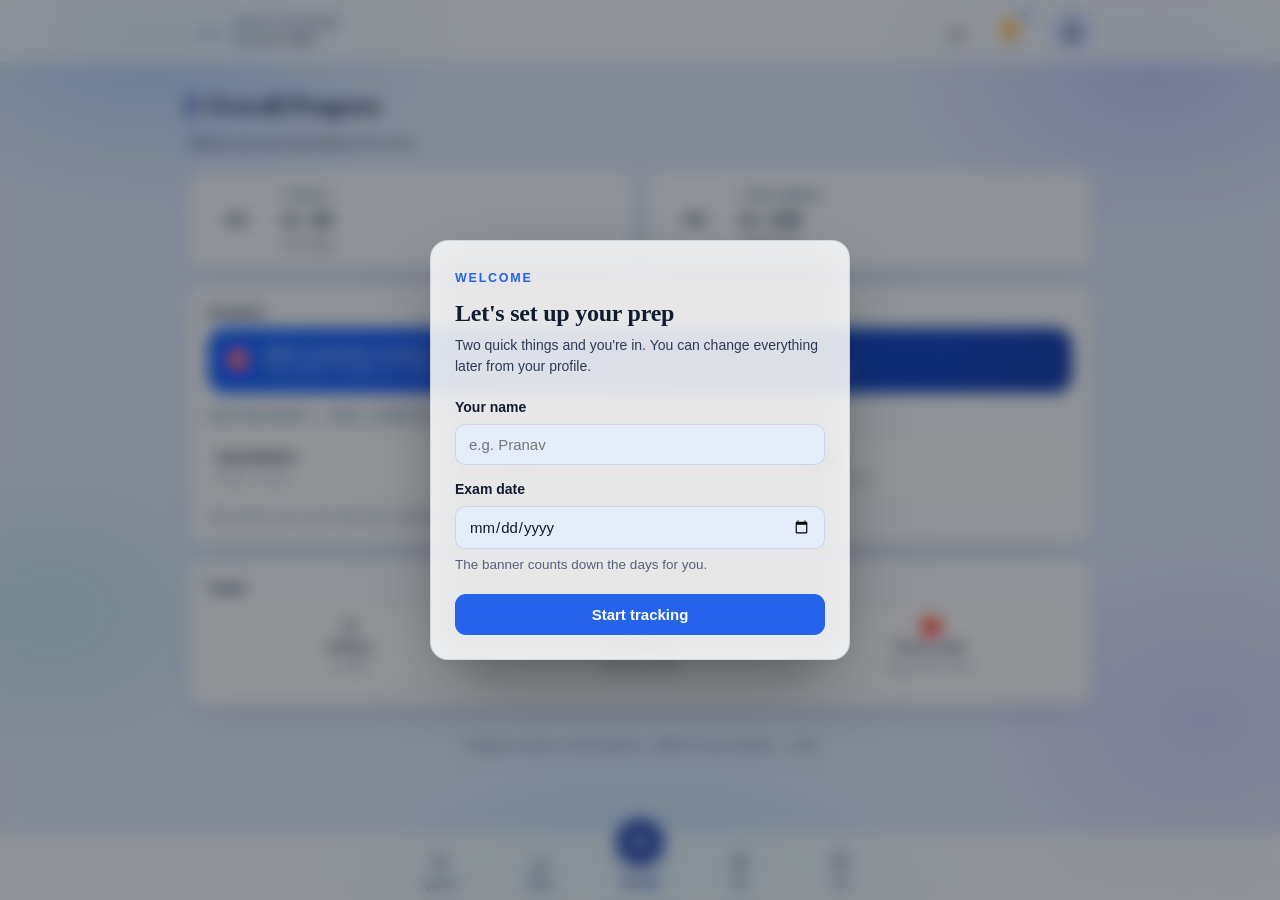
==== commit f413e7e2: "Audit against the Official Guides and close the syllabus gaps they found Read the Data Insights and " ====
--- a/index.html
+++ b/index.html
@@ -1408,7 +1408,7 @@
         { name:"Percentages, Ratios & Proportions", topics:["Percentages & percent change","Ratios & proportions","Profit, loss & discount","Simple & compound interest"] },
         { name:"Powers, Roots & Exponents", topics:["Exponent rules","Roots & radicals","Scientific notation & estimation"] },
         { name:"Algebra", topics:["Linear equations","Systems of equations","Quadratic equations","Inequalities & absolute value","Min / max & must-be-true","Functions & custom symbols","Expressions & factoring","Sequences & series","Coordinate geometry"] },
-        { name:"Word Problems", topics:["Speed, distance & time","Work & rate","Mixtures & solutions","Overlapping sets (Venn)","Age & number problems"] },
+        { name:"Word Problems", topics:["Speed, distance & time","Work & rate","Mixtures & solutions","Overlapping sets (Venn)","Age & number problems","Unit conversion & formulas"] },
         { name:"Statistics, Counting & Probability", topics:["Mean, median & mode","Range & standard deviation","Weighted averages","Permutations & combinations","Probability"] }
       ]},
     { id:"data", nav:"Data", color:"var(--c-data)", icon:ICON.data,
@@ -1437,7 +1437,7 @@
         { name:"Question Types", topics:["Assumption","Strengthen","Weaken","Evaluate the argument","Inference / must be true","Explain the paradox","Identify the flaw","Boldface & method of reasoning","Complete the argument","EXCEPT & LEAST questions","Point at issue (two speakers)"] }
       ]}
   ];
-  const APP_VERSION = "v138";
+  const APP_VERSION = "v139";
   const bySub = SECTIONS.filter(s => s.subjects);
   const secById = (id) => SECTIONS.find(s => s.id === id);
   // Target seconds per question (GMAT pacing benchmarks) — drives timer colour & slow flags.
@@ -2738,7 +2738,10 @@
       "Statistics": "Mean, median & mode",
       "Sets & overlapping groups": "Overlapping sets (Venn)",
       "Algebra & word problems": "Linear equations",
-      "Mixtures & concentration": "Mixtures & solutions"
+      "Mixtures & concentration": "Mixtures & solutions",
+      "Unit conversion": "Unit conversion & formulas",
+      "Measurement conversion": "Unit conversion & formulas",
+      "Formulas & conversion": "Unit conversion & formulas"
     },
     rc: {
       "Function / purpose of detail": "Function of a detail or paragraph",
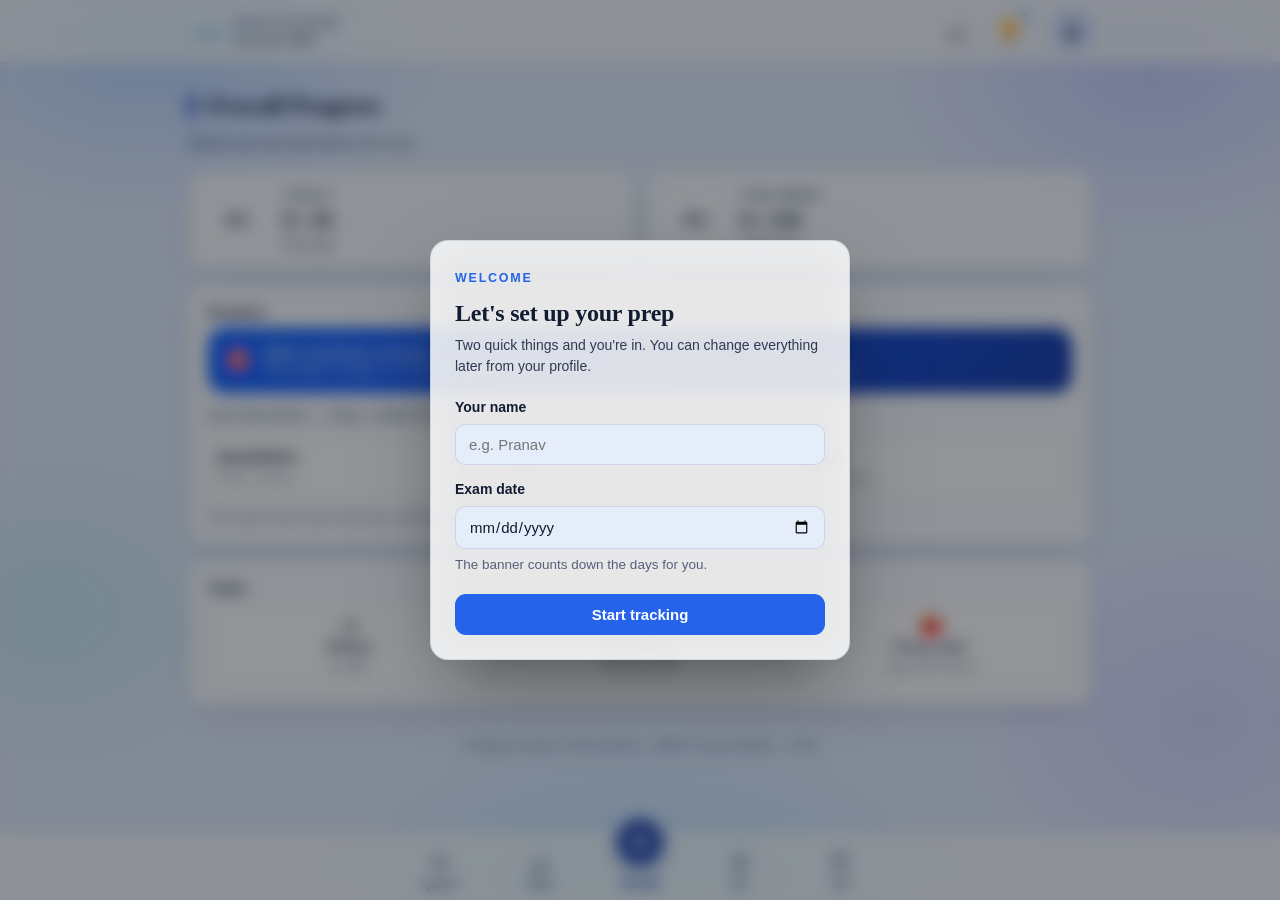
==== commit 23356997: "Teach the exam's own Critical Reasoning classification The split parts of the main Official Guide ma" ====
--- a/index.html
+++ b/index.html
@@ -1437,7 +1437,7 @@
         { name:"Question Types", topics:["Assumption","Strengthen","Weaken","Evaluate the argument","Inference / must be true","Explain the paradox","Identify the flaw","Boldface & method of reasoning","Complete the argument","EXCEPT & LEAST questions","Point at issue (two speakers)"] }
       ]}
   ];
-  const APP_VERSION = "v139";
+  const APP_VERSION = "v140";
   const bySub = SECTIONS.filter(s => s.subjects);
   const secById = (id) => SECTIONS.find(s => s.id === id);
   // Target seconds per question (GMAT pacing benchmarks) — drives timer colour & slow flags.
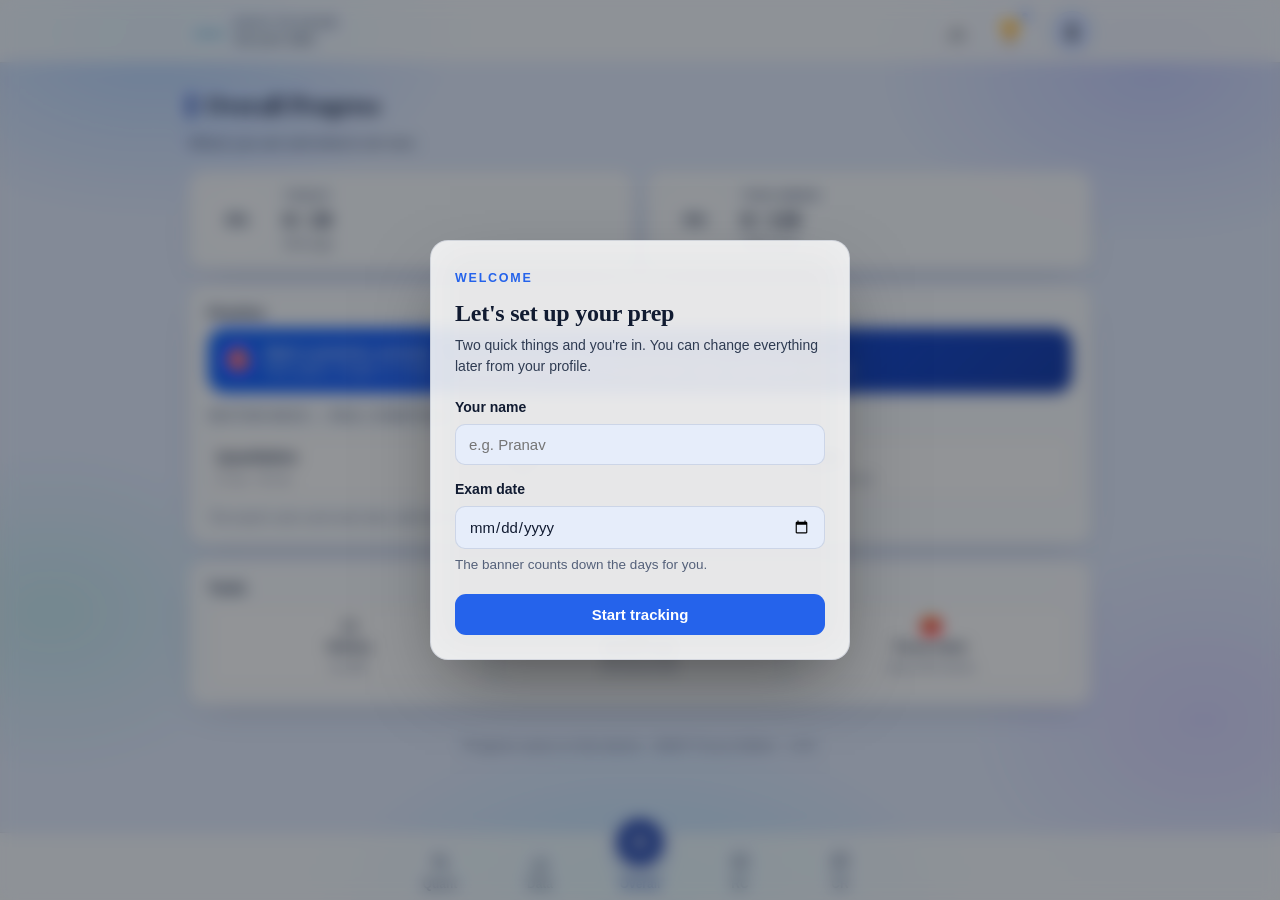
==== commit 10d24896: "Correct the CR taxonomy and add the official RC one The Verbal Review guide's split parts read, and " ====
--- a/index.html
+++ b/index.html
@@ -1437,7 +1437,7 @@
         { name:"Question Types", topics:["Assumption","Strengthen","Weaken","Evaluate the argument","Inference / must be true","Explain the paradox","Identify the flaw","Boldface & method of reasoning","Complete the argument","EXCEPT & LEAST questions","Point at issue (two speakers)"] }
       ]}
   ];
-  const APP_VERSION = "v140";
+  const APP_VERSION = "v141";
   const bySub = SECTIONS.filter(s => s.subjects);
   const secById = (id) => SECTIONS.find(s => s.id === id);
   // Target seconds per question (GMAT pacing benchmarks) — drives timer colour & slow flags.
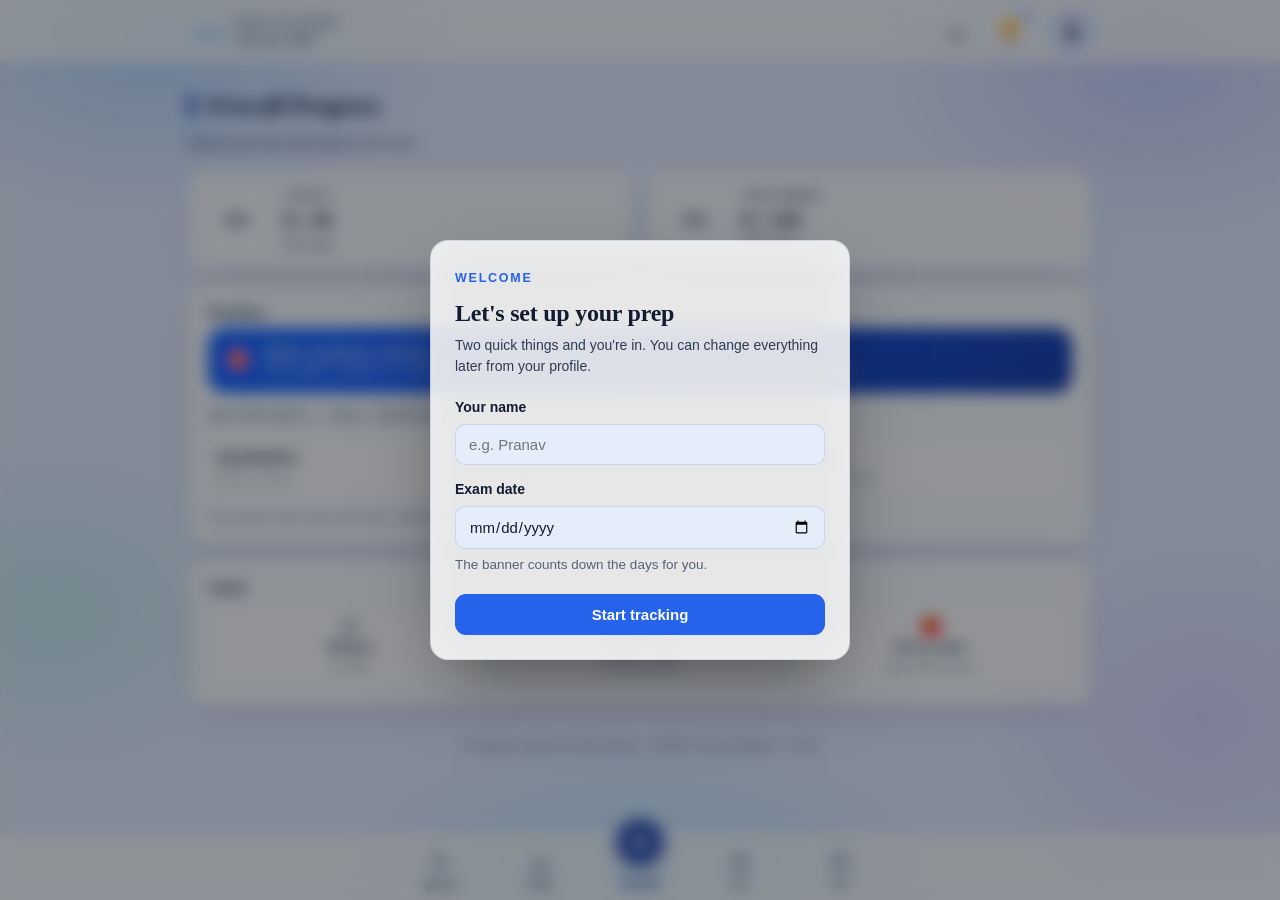
==== commit 09fd2d48: "Add the Verbal Review chapter's formal-logic layer The Official Guide's Verbal Review chapter teache" ====
--- a/index.html
+++ b/index.html
@@ -1437,7 +1437,7 @@
         { name:"Question Types", topics:["Assumption","Strengthen","Weaken","Evaluate the argument","Inference / must be true","Explain the paradox","Identify the flaw","Boldface & method of reasoning","Complete the argument","EXCEPT & LEAST questions","Point at issue (two speakers)"] }
       ]}
   ];
-  const APP_VERSION = "v141";
+  const APP_VERSION = "v142";
   const bySub = SECTIONS.filter(s => s.subjects);
   const secById = (id) => SECTIONS.find(s => s.id === id);
   // Target seconds per question (GMAT pacing benchmarks) — drives timer colour & slow flags.
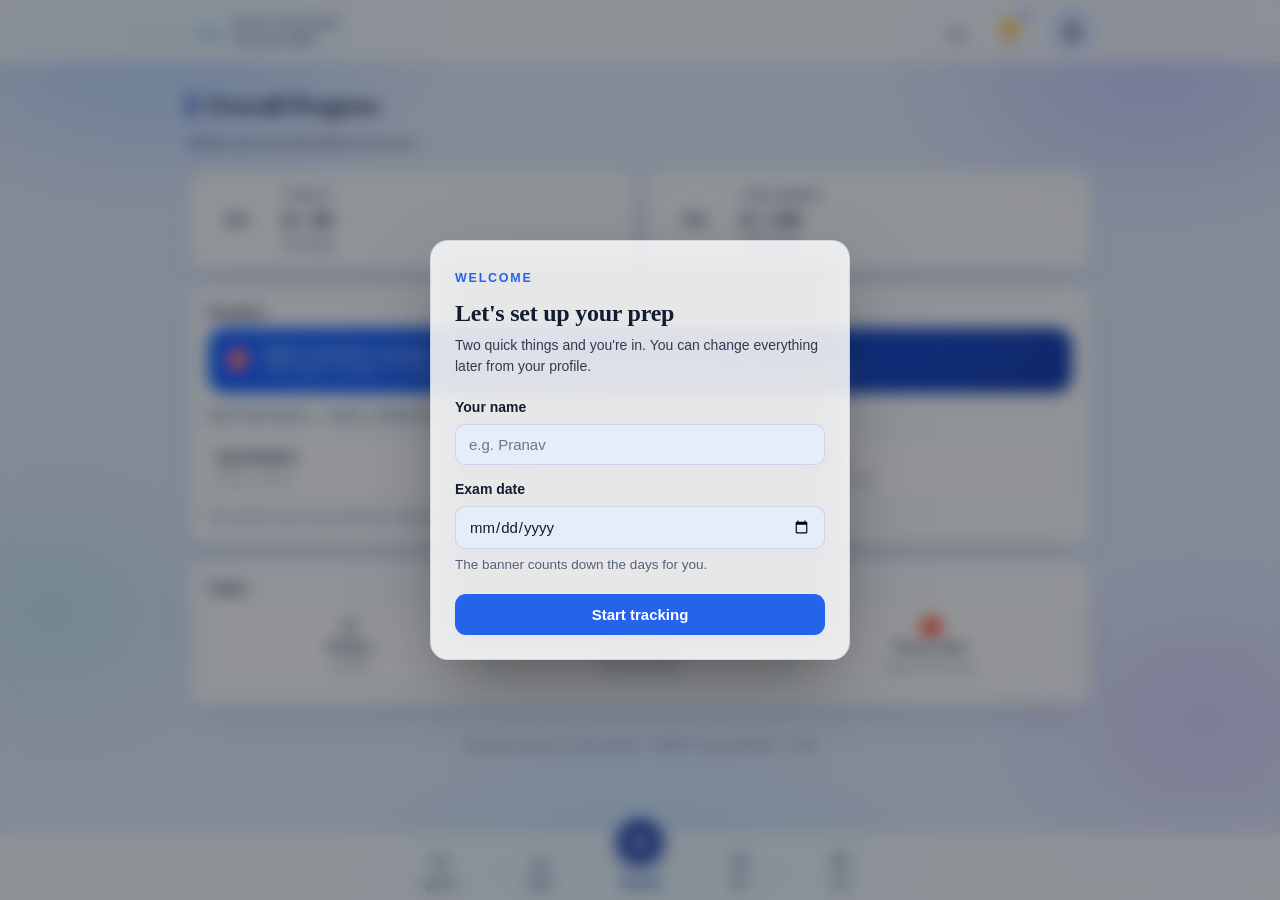
==== commit d5c1ef44: "Sweep the whole bank: re-derive every computational answer, blind-check the rest Every one of the 3," ====
--- a/index.html
+++ b/index.html
@@ -1437,7 +1437,7 @@
         { name:"Question Types", topics:["Assumption","Strengthen","Weaken","Evaluate the argument","Inference / must be true","Explain the paradox","Identify the flaw","Boldface & method of reasoning","Complete the argument","EXCEPT & LEAST questions","Point at issue (two speakers)"] }
       ]}
   ];
-  const APP_VERSION = "v142";
+  const APP_VERSION = "v143";
   const bySub = SECTIONS.filter(s => s.subjects);
   const secById = (id) => SECTIONS.find(s => s.id === id);
   // Target seconds per question (GMAT pacing benchmarks) — drives timer colour & slow flags.
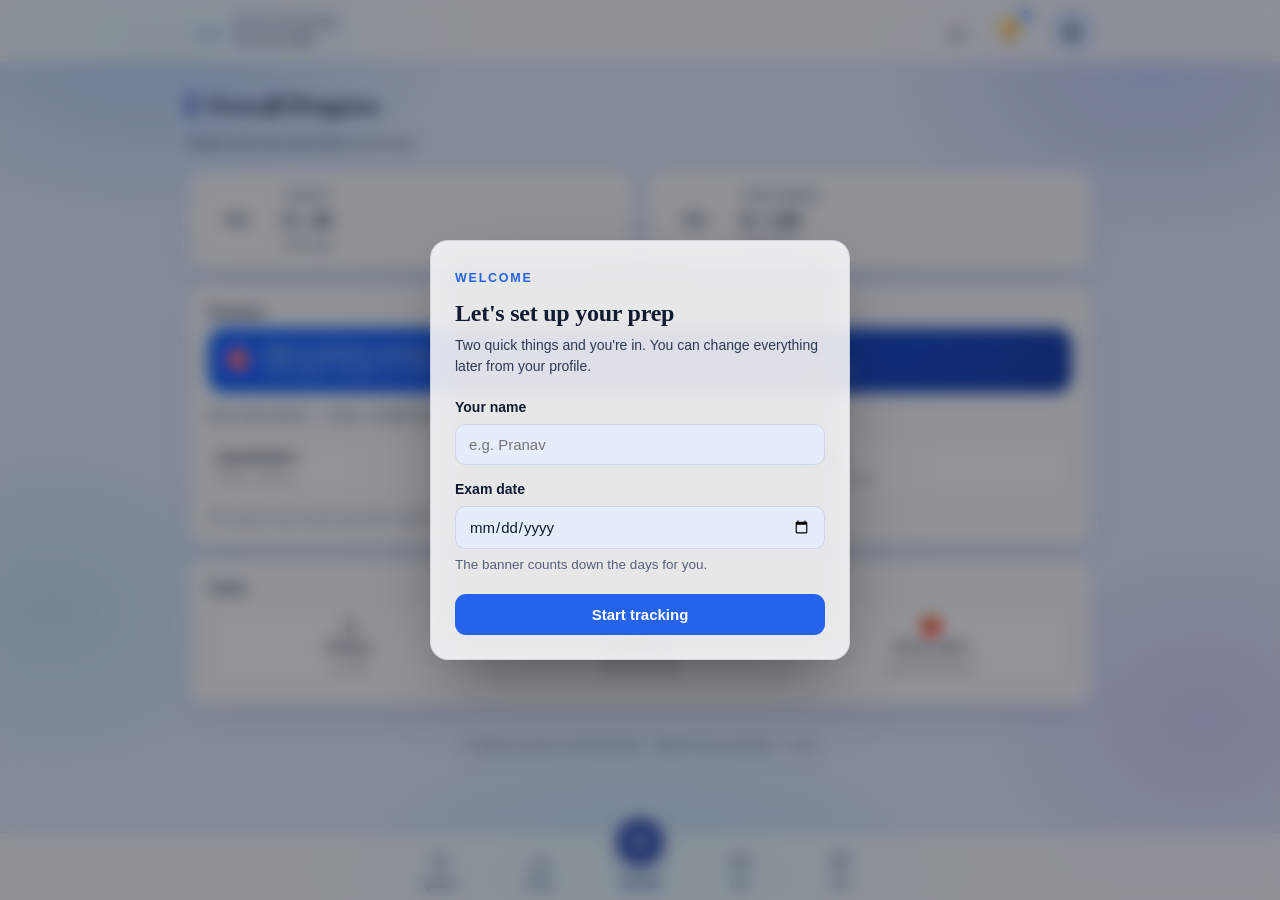
==== commit 2e943e21: "Give the app a motion system: fluid overlays, staggered views, tactile controls One set of easings a" ====
--- a/index.html
+++ b/index.html
@@ -1097,6 +1097,102 @@
     .goals { grid-template-columns: 1fr; }
     .ring-wrap { width: 56px; height: 56px; }
   }
+
+  /* ---------- Motion system ----------
+     One set of easings and durations for the whole app. Everything below
+     animates only transform, opacity, box-shadow or stroke offsets, so it
+     stays off the layout thread; the global reduced-motion rule at the end of
+     this sheet switches all of it off for people who have asked for that. */
+  :root { --ease-out: cubic-bezier(.22,1,.36,1); --ease-in: cubic-bezier(.45,0,1,1); --ease-spring: cubic-bezier(.34,1.45,.64,1); --d-fast: 140ms; --d-base: 240ms; --d-slow: 380ms; }
+
+  /* Tactile controls: every button presses in, and keyboard focus is visible. */
+  button { transition: transform var(--d-fast) var(--ease-out), background .15s, color .15s, border-color .15s, box-shadow .2s, opacity .15s; }
+  button:not(:disabled):active { transform: scale(.96); }
+  button:focus-visible, a:focus-visible, [tabindex]:focus-visible { outline: 2px solid var(--accent); outline-offset: 2px; }
+  .tb-trophy:not(:disabled):active, .avatar:not(:disabled):active, .tb-prog:not(:disabled):active { transform: scale(.92); }
+
+  /* Full-screen surfaces rise in and settle; modals spring in over a fading scrim. */
+  .profile { overflow-x: hidden; }
+  .profile:not([hidden]) { animation: ov-in var(--d-slow) var(--ease-out) both; }
+  .profile.ov-out { animation: ov-out 220ms var(--ease-in) both; pointer-events: none; }
+  @keyframes ov-in { from { opacity: 0; transform: translateY(22px) scale(.984); } to { opacity: 1; transform: none; } }
+  @keyframes ov-out { to { opacity: 0; transform: translateY(16px) scale(.984); } }
+  .scrim:not([hidden]) { animation: fade-in var(--d-base) var(--ease-out) both; }
+  .scrim:not([hidden]) > .modal { animation: modal-in var(--d-slow) var(--ease-spring) both; }
+  .scrim.ov-out { animation: fade-out var(--d-fast) var(--ease-in) both; pointer-events: none; }
+  .scrim.ov-out > .modal { animation: modal-out var(--d-fast) var(--ease-in) both; }
+  @keyframes fade-in { from { opacity: 0; } } @keyframes fade-out { to { opacity: 0; } }
+  @keyframes modal-in { from { opacity: 0; transform: translateY(14px) scale(.96); } to { opacity: 1; transform: none; } }
+  @keyframes modal-out { to { opacity: 0; transform: translateY(8px) scale(.97); } }
+
+  /* A newly opened tab or sub-tab rises in, its blocks and rows staggered. */
+  @keyframes rise { from { opacity: 0; transform: translateY(10px); } to { opacity: 1; transform: none; } }
+  .v-in > * { animation: rise var(--d-slow) var(--ease-out) both; }
+  .v-in > :nth-child(2) { animation-delay: 45ms; } .v-in > :nth-child(3) { animation-delay: 90ms; }
+  .v-in > :nth-child(4) { animation-delay: 135ms; } .v-in > :nth-child(5) { animation-delay: 180ms; }
+  .v-in > :nth-child(n+6) { animation-delay: 220ms; }
+  .v-in-sub > .subnav ~ * { animation: rise var(--d-slow) var(--ease-out) both; }
+  .v-in .setrow, .v-in-sub .setrow { animation: rise var(--d-base) var(--ease-out) both; animation-delay: 260ms; }
+  .v-in .setrow:nth-child(1), .v-in-sub .setrow:nth-child(1) { animation-delay: 80ms; } .v-in .setrow:nth-child(2), .v-in-sub .setrow:nth-child(2) { animation-delay: 110ms; }
+  .v-in .setrow:nth-child(3), .v-in-sub .setrow:nth-child(3) { animation-delay: 140ms; } .v-in .setrow:nth-child(4), .v-in-sub .setrow:nth-child(4) { animation-delay: 170ms; }
+  .v-in .setrow:nth-child(5), .v-in-sub .setrow:nth-child(5) { animation-delay: 200ms; } .v-in .setrow:nth-child(6), .v-in-sub .setrow:nth-child(6) { animation-delay: 230ms; }
+  .v-in .sring .rv, .v-in-sub .sring .rv { animation: ring-draw .9s var(--ease-out) both; animation-delay: 160ms; }
+  @keyframes ring-draw { from { stroke-dashoffset: var(--pct, 0); } to { stroke-dashoffset: 0; } }
+  .v-in .ring-fg, .v-in-sub .ring-fg { animation: ring-fill .9s var(--ease-out) both; animation-delay: 120ms; }
+  @keyframes ring-fill { from { stroke-dashoffset: var(--circ, 0); } }
+
+  /* Bottom nav: a bar glides to the active tab and the icon pops once. */
+  .botnav-inner { position: relative; }
+  .botnav-inner::before { content: ""; position: absolute; top: 0; left: calc((var(--nav-i, 2) + .5) * 20%); width: 28px; height: 3px; transform: translateX(-50%); background: var(--nav-c, var(--accent)); border-radius: 0 0 3px 3px; opacity: var(--nav-show, 1); transition: left var(--d-slow) var(--ease-spring), opacity .2s, background-color .2s; }
+  .bn svg { transition: transform var(--d-fast) var(--ease-out); }
+  .bn:not(.center).just svg { animation: bn-pop .42s var(--ease-spring); }
+  @keyframes bn-pop { 0% { transform: scale(.82); } 55% { transform: scale(1.14); } 100% { transform: scale(1); } }
+  .bn.center.active .hub { animation: hub-glow 3.4s ease-in-out infinite; }
+  .bn.center.just .hub { animation: hub-pop .46s var(--ease-spring), hub-glow 3.4s ease-in-out .46s infinite; }
+  @keyframes hub-pop { 0% { transform: translateY(-2px) scale(.86); } 55% { transform: translateY(-2px) scale(1.1); } 100% { transform: translateY(-2px) scale(1); } }
+  @keyframes hub-glow { 0%, 100% { box-shadow: 0 6px 16px -6px color-mix(in srgb, var(--c-overall) 70%, transparent); } 50% { box-shadow: 0 8px 22px -6px color-mix(in srgb, var(--c-overall) 92%, transparent), 0 0 0 5px color-mix(in srgb, var(--c-overall) 14%, transparent); } }
+
+  /* Sub-nav: the highlight pill slides between tabs instead of blinking. */
+  .subnav-b { position: relative; z-index: 0; }
+  .subnav-b.on { background: transparent; box-shadow: none; }
+  .subnav-b.on::before { content: ""; position: absolute; inset: 0; z-index: -1; border-radius: 9px; background: var(--surface); box-shadow: 0 1px 2px rgba(0,0,0,.09); transform-origin: left center; transform: translate(var(--pill-dx, 0px), var(--pill-dy, 0px)) scaleX(var(--pill-sx, 1)); transition: transform 320ms cubic-bezier(.4,0,.2,1); }
+
+  /* Answer choices: a pick nudges, a correct answer blooms, a wrong one shakes. */
+  .choice { transition: transform var(--d-fast) var(--ease-out), border-color .15s, background .15s, box-shadow .2s; }
+  .choice:not(:disabled):active { transform: scale(.985); }
+  .choice .cl { transition: transform var(--d-fast) var(--ease-spring), background .15s, color .15s; }
+  .choice.sel { animation: pick .26s var(--ease-spring); }
+  .choice.sel .cl { transform: scale(1.08); }
+  @keyframes pick { 0% { transform: scale(.985); } 60% { transform: scale(1.012); } 100% { transform: scale(1); } }
+  .qcard.just .choice.correct { animation: ok-pop .6s var(--ease-spring); }
+  .qcard.just .choice.correct .cl { animation: ok-badge .5s var(--ease-spring); }
+  .qcard.just .choice.wrong { animation: shake .45s var(--ease-out); }
+  .qcard.just.ok { animation: card-ok .8s var(--ease-out); }
+  .qcard.just.bad { animation: card-bad .8s var(--ease-out); }
+  @keyframes ok-pop { 0% { transform: scale(1); } 35% { transform: scale(1.025); box-shadow: 0 0 0 6px color-mix(in srgb, var(--good) 22%, transparent); } 100% { transform: scale(1); box-shadow: 0 0 0 0 transparent; } }
+  @keyframes ok-badge { 0% { transform: scale(.7) rotate(-12deg); } 60% { transform: scale(1.18) rotate(4deg); } 100% { transform: none; } }
+  @keyframes shake { 10%, 90% { transform: translateX(-2px); } 20%, 80% { transform: translateX(3px); } 30%, 50%, 70% { transform: translateX(-5px); } 40%, 60% { transform: translateX(5px); } }
+  @keyframes card-ok { 0% { box-shadow: var(--shadow), 0 0 0 0 color-mix(in srgb, var(--good) 45%, transparent); } 100% { box-shadow: var(--shadow), 0 0 0 22px transparent; } }
+  @keyframes card-bad { 0% { box-shadow: var(--shadow), 0 0 0 0 color-mix(in srgb, var(--bad) 40%, transparent); } 100% { box-shadow: var(--shadow), 0 0 0 22px transparent; } }
+
+  /* Moving between questions slides the card in from the side you came from. */
+  .qcard.q-next { animation: q-next var(--d-slow) var(--ease-out) both; }
+  .qcard.q-prev { animation: q-prev var(--d-slow) var(--ease-out) both; }
+  @keyframes q-next { from { opacity: 0; transform: translateX(26px); } to { opacity: 1; transform: none; } }
+  @keyframes q-prev { from { opacity: 0; transform: translateX(-26px); } to { opacity: 1; transform: none; } }
+  .rn-prog > i[style*="--from"] { animation: bar-grow .55s var(--ease-out) both; }
+  @keyframes bar-grow { from { width: var(--from); } }
+
+  /* Clocks pulse when time is short; the trophy's new-badge dot pings. */
+  .ss-timer.low, .qtimer.over { animation: pulse 1s ease-in-out infinite; }
+  @keyframes pulse { 50% { transform: scale(1.06); filter: brightness(1.08); } }
+  .tb-trophy .dot::after { content: ""; position: absolute; inset: -2px; border-radius: 50%; border: 2px solid var(--accent); animation: ping 1.8s var(--ease-out) infinite; }
+  @keyframes ping { 0% { transform: scale(.6); opacity: .9; } 80%, 100% { transform: scale(2.2); opacity: 0; } }
+
+  /* Disclosures unfold rather than snap. */
+  details.expl > summary { transition: color .15s; }
+  details.expl[open] > .ex { animation: rise var(--d-base) var(--ease-out) both; }
+  details.expl > summary::marker, details.expl > summary::-webkit-details-marker { transition: transform .2s; }
   @media (prefers-reduced-motion: reduce) { * { transition: none !important; animation: none !important; } }
 </style>
 </head>
@@ -1437,7 +1533,7 @@
         { name:"Question Types", topics:["Assumption","Strengthen","Weaken","Evaluate the argument","Inference / must be true","Explain the paradox","Identify the flaw","Boldface & method of reasoning","Complete the argument","EXCEPT & LEAST questions","Point at issue (two speakers)"] }
       ]}
   ];
-  const APP_VERSION = "v143";
+  const APP_VERSION = "v144";
   const bySub = SECTIONS.filter(s => s.subjects);
   const secById = (id) => SECTIONS.find(s => s.id === id);
   // Target seconds per question (GMAT pacing benchmarks) — drives timer colour & slow flags.
@@ -1716,20 +1812,62 @@
     }
     return h;
   }
+  /* ---------- Motion helpers ----------
+     Overlays are toggled with the hidden attribute, which cannot animate on its
+     own: showing one lets its CSS entrance play, and hiding one adds an exit
+     class and waits for that animation to finish before the attribute is set.
+     Both are no-ops for anyone who has asked for reduced motion. */
+  const motionOk = () => !(window.matchMedia && window.matchMedia("(prefers-reduced-motion: reduce)").matches);
+  // "Open" for anything that reasons about what is on screen — the wake lock,
+  // the deferred update — means not hidden and not already on its way out.
+  function ovOpen(id) { const el = document.getElementById(id); return !!el && !el.hidden && !el.classList.contains("ov-out"); }
+  function showOv(id) { const el = document.getElementById(id); if (!el) return; clearTimeout(el._ovT); el.classList.remove("ov-out"); el.hidden = false; }
+  function hideOv(id) {
+    const el = document.getElementById(id); if (!el || el.hidden) return;
+    if (!motionOk()) { el.hidden = true; return; }
+    el.classList.add("ov-out");
+    const fin = (e) => {
+      if (e && e.target !== el) return;   // a child's animation ending is not ours
+      clearTimeout(el._ovT); el.removeEventListener("animationend", fin);
+      if (el.classList.contains("ov-out")) { el.classList.remove("ov-out"); el.hidden = true; }
+    };
+    el.addEventListener("animationend", fin);
+    el._ovT = setTimeout(fin, 300);
+  }
+  // Marks a freshly rendered surface so its blocks rise in once.
+  function enterAnim(el) { if (!el) return; el.classList.remove("v-in"); void el.offsetWidth; el.classList.add("v-in"); }
+  // Counts a number up from zero in place, keeping any text around it.
+  function countUp(el, ms) {
+    if (!el || !motionOk()) return;
+    const m = el.textContent.trim().match(/^(\D*)(\d[\d,]*)(.*)$/); if (!m) return;
+    const to = parseInt(m[2].replace(/,/g, ""), 10); if (!isFinite(to) || to <= 0) return;
+    const grouped = m[2].indexOf(",") >= 0, t0 = performance.now();
+    const step = (t) => {
+      const p = Math.min(1, (t - t0) / ms), e = 1 - Math.pow(1 - p, 3), n = Math.round(to * e);
+      el.textContent = m[1] + (grouped ? n.toLocaleString("en-US") : String(n)) + m[3];
+      if (p < 1) requestAnimationFrame(step);
+    };
+    requestAnimationFrame(step);
+  }
+
   function renderProgress() {
     const body = document.getElementById("pg-body");
     body.innerHTML = progressBodyHTML();
     typeset(body);
+    // Rise in on opening and on switching its tabs; not on a calendar month flip.
+    const key = String(state.ovtab || "");
+    if (renderProgress.key !== key) { renderProgress.key = key; enterAnim(body); body.querySelectorAll(".scorebig .sv").forEach(el => countUp(el, 650)); }
+    else body.classList.remove("v-in");
   }
   function openProgress(tab) {
     calCursor = new Date(); calCursor.setDate(1);   // the calendar always opens on this month
     if (tab && PROG_TABS.some(t => t.id === tab)) { state.ovtab = tab; save(); }
     renderProgress();
-    document.getElementById("progress").hidden = false;
+    showOv("progress");
     document.body.style.overflow = "hidden"; window.scrollTo({ top:0 });
     if (window.gtrack) gtrack("progress-open");
   }
-  function closeProgress() { document.getElementById("progress").hidden = true; document.body.style.overflow = ""; render(); }
+  function closeProgress() { hideOv("progress"); document.body.style.overflow = ""; render(); }
 
 
 
@@ -1858,6 +1996,12 @@
       b.onclick = () => { state.active = sec.id; save(); render(); window.scrollTo({ top:0 }); };
       nav.appendChild(b);
     });
+    // The indicator bar glides to the active tab; the icon pops only on a change.
+    const i = SECTIONS.findIndex(s => s.id === state.active), act = SECTIONS[i];
+    nav.style.setProperty("--nav-i", String(i < 0 ? 2 : i));
+    nav.style.setProperty("--nav-c", act ? act.color : "var(--accent)");
+    nav.style.setProperty("--nav-show", act && act.dashboard ? "0" : "1");
+    if (renderBotnav.last !== state.active) { renderBotnav.last = state.active; const ab = nav.querySelector(".bn.active"); if (ab) ab.classList.add("just"); }
   }
 
   /* Views */
@@ -1868,11 +2012,23 @@
     }
   }
 
+  let lastViewKey = null;
   function renderView() {
     const view = document.getElementById("view");
     const sec = secById(state.active) || SECTIONS.find(s=>s.dashboard);
     view.innerHTML = sec.dashboard ? overallHTML() : sectionHTML(sec);
     typeset(view);
+    // Blocks rise in when you arrive somewhere new, not on every incidental
+    // re-render (closing an overlay re-renders the view underneath it).
+    const key = state.active + "/" + ((state.subtab || {})[state.active] || "");
+    if (key !== lastViewKey) {
+      // Same tab, different sub-tab: only the pane below the sub-nav rises, so
+      // the header holds still and the sub-nav pill can be seen gliding.
+      const subOnly = lastViewKey !== null && lastViewKey.split("/")[0] === state.active;
+      lastViewKey = key; view.classList.toggle("v-in-sub", subOnly);
+      if (subOnly) view.classList.remove("v-in"); else enterAnim(view);
+      view.querySelectorAll(".ring-pct, .scorebig .sv").forEach(el => countUp(el, 650));
+    } else view.classList.remove("v-in", "v-in-sub");
   }
 
   function accBadge(c, d, extra) {
@@ -2034,7 +2190,7 @@
   const ringPct = (p) => Math.min(100, Math.round(p * 100));
   function ring(pct, color) {
     const r=26, c=2*Math.PI*r, off=c*(1-Math.max(0,Math.min(1,pct)));
-    return `<svg viewBox="0 0 64 64" class="ring"><circle class="ring-bg" cx="32" cy="32" r="${r}"/><circle class="ring-fg" cx="32" cy="32" r="${r}" style="stroke:${color};stroke-dasharray:${c.toFixed(1)};stroke-dashoffset:${off.toFixed(1)}"/></svg>`;
+    return `<svg viewBox="0 0 64 64" class="ring"><circle class="ring-bg" cx="32" cy="32" r="${r}"/><circle class="ring-fg" cx="32" cy="32" r="${r}" style="stroke:${color};stroke-dasharray:${c.toFixed(1)};stroke-dashoffset:${off.toFixed(1)};--circ:${c.toFixed(1)}"/></svg>`;
   }
 
   function overallHTML() {
@@ -2224,8 +2380,8 @@
   }
 
   function renderProfile() { document.getElementById("pf-body").innerHTML = profileHTML(); }
-  function openProfile() { calCursor = new Date(); calCursor.setDate(1); renderProfile(); document.getElementById("profile").hidden = false; document.body.style.overflow = "hidden"; }
-  function closeProfile() { document.getElementById("profile").hidden = true; document.body.style.overflow = ""; render(); }
+  function openProfile() { calCursor = new Date(); calCursor.setDate(1); renderProfile(); showOv("profile"); document.body.style.overflow = "hidden"; }
+  function closeProfile() { hideOv("profile"); document.body.style.overflow = ""; render(); }
 
   /* Achievements page */
   function taskRow(t){
@@ -2261,8 +2417,8 @@
     return h;
   }
   function renderAchv(){ document.getElementById("av-body").innerHTML = achievementsHTML(); }
-  function openAchv(){ renderAchv(); document.getElementById("achv").hidden = false; document.body.style.overflow = "hidden"; window.scrollTo({ top:0 }); if (window.gtrack) gtrack("achievements-open"); }
-  function closeAchv(){ document.getElementById("achv").hidden = true; document.body.style.overflow = ""; render(); }
+  function openAchv(){ renderAchv(); showOv("achv"); document.body.style.overflow = "hidden"; window.scrollTo({ top:0 }); if (window.gtrack) gtrack("achievements-open"); }
+  function closeAchv(){ hideOv("achv"); document.body.style.overflow = ""; render(); }
 
   /* Backup / restore */
   function backup() {
@@ -2513,7 +2669,21 @@
   /* Events — view */
   document.getElementById("view").addEventListener("click", (e) => {
     const sn = e.target.closest("[data-subtab]");
-    if (sn) { state.subtab[state.active] = sn.getAttribute("data-subtab"); save(); renderView(); window.scrollTo({ top:0 }); return; }
+    if (sn) {
+      const view = document.getElementById("view"), was = view.querySelector(".subnav-b.on");
+      const r0 = was && was !== sn ? was.getBoundingClientRect() : null, r1 = r0 ? sn.getBoundingClientRect() : null;
+      state.subtab[state.active] = sn.getAttribute("data-subtab"); save(); renderView(); window.scrollTo({ top:0 });
+      // The highlight starts where the old tab's pill was and glides to the new one.
+      const nb = r0 && motionOk() ? view.querySelector(".subnav-b.on") : null;
+      if (nb) {
+        nb.style.setProperty("--pill-dx", (r0.left - r1.left) + "px"); nb.style.setProperty("--pill-dy", (r0.top - r1.top) + "px");
+        nb.style.setProperty("--pill-sx", String(r0.width / Math.max(1, r1.width)));
+        // A pseudo-element only transitions from a style that reached a frame,
+        // so the start position has to be painted once before it is released.
+        requestAnimationFrame(() => requestAnimationFrame(() => { nb.style.setProperty("--pill-dx", "0px"); nb.style.setProperty("--pill-dy", "0px"); nb.style.setProperty("--pill-sx", "1"); }));
+      }
+      return;
+    }
     const mkb = e.target.closest("[data-mock]"); if (mkb) { startMock(mkb.getAttribute("data-mock")); return; }
     if (e.target.closest("[data-mm-open]")) { openMM(); return; }
     if (e.target.closest("[data-openhistory]")) { openHistory(); return; }
@@ -2995,12 +3165,12 @@
     const sec = secById(secId);
     document.getElementById("flash").style.setProperty("--secc", sec ? sec.color : "var(--accent)");
     renderFlash();
-    document.getElementById("flash").hidden = false;
+    showOv("flash");
     document.body.style.overflow = "hidden"; window.scrollTo({ top: 0 });
     markActivity("flash");
     if (window.gtrack) gtrack("flashcards-open");
   }
-  function closeFlash() { document.getElementById("flash").hidden = true; fcDeck = null; document.body.style.overflow = ""; render(); }
+  function closeFlash() { hideOv("flash"); fcDeck = null; document.body.style.overflow = ""; render(); }
   function fcModeCur() { return state.fcMode === "both" ? "both" : "flip"; }
   function renderFlash() {
     if (!fcDeck) return;
@@ -3204,8 +3374,8 @@
   }
 
   let cnGuideId = null, cnPartIdx = -1; // -1 = table of contents
-  function openConcept(id, partIdx) { cnGuideId = id; cnPartIdx = (typeof partIdx === "number") ? partIdx : -1; renderConcept(); document.getElementById("concept").hidden = false; document.body.style.overflow = "hidden"; window.scrollTo({ top:0 }); if (window.gtrack) gtrack("concept-open"); }
-  function closeConcept() { readTimerStop(); saveRaw(); document.getElementById("concept").hidden = true; cnGuideId = null; document.body.style.overflow = ""; render(); }
+  function openConcept(id, partIdx) { cnGuideId = id; cnPartIdx = (typeof partIdx === "number") ? partIdx : -1; renderConcept(); showOv("concept"); document.body.style.overflow = "hidden"; window.scrollTo({ top:0 }); if (window.gtrack) gtrack("concept-open"); }
+  function closeConcept() { readTimerStop(); saveRaw(); hideOv("concept"); cnGuideId = null; document.body.style.overflow = ""; render(); }
 
   function blockHTML(b) {
     switch (b.t) {
@@ -3460,7 +3630,7 @@
   let wakeLock = null, wakeBusy = false, wakeAgain = false;
   function wakeWanted() {
     if (!wakeSetting() || document.visibilityState !== "visible") return false;
-    return WAKE_SURFACES.some(id => { const el = document.getElementById(id); return el && !el.hidden; });
+    return WAKE_SURFACES.some(ovOpen);
   }
   async function syncWakeLock() {
     if (!wakeSupported()) return;
@@ -3531,8 +3701,8 @@
   const FOCUS_PRESETS = [15, 25, 50];
   let foc = { phase:"focus", focusMin:25, remain:25*60, running:false, endsAt:0, timer:null };
   function focusTodayCount() { const a = actToday(); return a.focus || 0; }
-  function openFocus() { renderFocus(); document.getElementById("focus").hidden = false; document.body.style.overflow = "hidden"; window.scrollTo({ top:0 }); if (window.gtrack) gtrack("focus-open"); }
-  function closeFocus() { document.getElementById("focus").hidden = true; document.body.style.overflow = ""; render(); }  // timer keeps running in the background
+  function openFocus() { renderFocus(); showOv("focus"); document.body.style.overflow = "hidden"; window.scrollTo({ top:0 }); if (window.gtrack) gtrack("focus-open"); }
+  function closeFocus() { hideOv("focus"); document.body.style.overflow = ""; render(); }  // timer keeps running in the background
   function focusPhaseTotal() { return foc.phase === "focus" ? foc.focusMin * 60 : 5 * 60; }
   function focusStart() {
     if (foc.running) return;
@@ -3593,11 +3763,11 @@
     for (let i = pool.length - 1; i > 0; i--) { const j = Math.floor(Math.random()*(i+1)); [pool[i], pool[j]] = [pool[j], pool[i]]; }
     rev = { pool, idx:0, answered:{}, elim:{}, pending:null, correct:0, graduated:0 };
     passageOpen = false;
-    document.getElementById("review").hidden = false; document.body.style.overflow = "hidden";
+    showOv("review"); document.body.style.overflow = "hidden";
     renderReview(); window.scrollTo({ top:0 }); syncWakeLock();
     if (window.gtrack) gtrack("review-open");
   }
-  function closeReview() { rev = null; document.getElementById("review").hidden = true; syncWakeLock(); document.body.style.overflow = ""; render(); }
+  function closeReview() { rev = null; hideOv("review"); syncWakeLock(); document.body.style.overflow = ""; render(); }
   function renderReview() {
     if (!rev) return;
     const body = document.getElementById("rv-body"), n = rev.pool.length;
@@ -4158,8 +4328,8 @@
     body.innerHTML = e ? histResultHTML(e) : histListHTML();
     typeset(body);
   }
-  function openHistory(id) { histOpenId = id || null; renderHistory(); document.getElementById("history").hidden = false; document.body.style.overflow = "hidden"; window.scrollTo({ top:0 }); if (window.gtrack) gtrack("history-open"); }
-  function closeHistory() { document.getElementById("history").hidden = true; histOpenId = null; document.body.style.overflow = ""; render(); }
+  function openHistory(id) { histOpenId = id || null; renderHistory(); showOv("history"); document.body.style.overflow = "hidden"; window.scrollTo({ top:0 }); if (window.gtrack) gtrack("history-open"); }
+  function closeHistory() { hideOv("history"); histOpenId = null; document.body.style.overflow = ""; render(); }
 
   /* Work done outside a practice run — adaptive sessions and review-queue reps
      — has no run to rebuild from, so it is mirrored here as well. Without this
@@ -4400,8 +4570,8 @@
   // submitted, in which case we go straight to the results). Answers and
   // position are preserved, so re-choosing simply resumes where you left off.
   let modePrompt = false;
-  function openRunner(id) { runSetId = id; runIndex = getRun(id).idx || 0; pendingL = null; timedFor = null; passageOpen = false; modePrompt = !getRun(id).submitted; renderRunner(); document.getElementById("runner").hidden = false; document.body.style.overflow = "hidden"; window.scrollTo({ top:0 }); syncWakeLock(); if (window.gtrack) gtrack("practice-set-open"); }
-  function closeRunner() { stopTimer(); document.getElementById("runner").hidden = true; syncWakeLock(); runSetId = null; pendingL = null; document.body.style.overflow = ""; document.body.classList.remove("nico-stay"); render(); }
+  function openRunner(id) { runSetId = id; runIndex = getRun(id).idx || 0; pendingL = null; timedFor = null; passageOpen = false; modePrompt = !getRun(id).submitted; renderRunner(); showOv("runner"); document.body.style.overflow = "hidden"; window.scrollTo({ top:0 }); syncWakeLock(); if (window.gtrack) gtrack("practice-set-open"); }
+  function closeRunner() { stopTimer(); hideOv("runner"); syncWakeLock(); runSetId = null; pendingL = null; document.body.style.overflow = ""; document.body.classList.remove("nico-stay"); render(); }
 
   // Nico reacts to a graded answer: nod + happy hop when right, head-shake when wrong.
   const NICO_MOVES = ["jump", "flip", "spin", "bounce", "wiggle", "nod"];
@@ -4583,7 +4753,12 @@
     document.addEventListener("scroll", onScroll, { passive: true, capture: true });
   })();
   function saveIdx() { const set = SETS.find(s => s.id === runSetId); if (!set) return; const run = getRun(set.id); run.idx = runIndex; setRun(set.id, run); }
-  function goto(i, set) { const total = runQs(set).length; runIndex = Math.max(0, Math.min(total-1, i)); pendingL = null; passageOpen = false; saveIdx(); renderRunner(); window.scrollTo({ top:0 }); }
+  function goto(i, set) {
+    const total = runQs(set).length, dir = i > runIndex ? "q-next" : (i < runIndex ? "q-prev" : "");
+    runIndex = Math.max(0, Math.min(total-1, i)); pendingL = null; passageOpen = false; saveIdx(); renderRunner();
+    if (dir) { const c = document.querySelector("#runner .qcard"); if (c) c.classList.add(dir); }
+    window.scrollTo({ top:0 });
+  }
 
   let jumperFlaggedOnly = false, jumperLevel = null;
   function openJumper() {
@@ -4622,9 +4797,9 @@
     }
     h += `<button class="btn-soft" style="width:100%;margin-top:16px" data-closejump>Close</button>`;
     document.getElementById("jumper-card").innerHTML = h;
-    document.getElementById("jumper").hidden = false;
-  }
-  function closeJumper() { document.getElementById("jumper").hidden = true; }
+    showOv("jumper");
+  }
+  function closeJumper() { hideOv("jumper"); }
 
   function levelCounts(set) { const c = { easy:0, medium:0, hard:0, "very-hard":0 }; set.questions.forEach(q => { if (c[q.level] != null) c[q.level]++; }); return c; }
   /* A percentage as a doughnut. The circle is drawn with r chosen so its
@@ -4637,7 +4812,7 @@
     const pct = Math.round((part / whole) * 100);
     const cls = pct >= 80 ? "good" : pct >= 65 ? "mid" : "low";
     const label = `${pct}% ${what} — ${part} of ${whole}`;
-    return `<svg class="sring ${cls}" viewBox="0 0 36 36" role="img" aria-label="${esc(label)}"><title>${esc(label)}</title>
+    return `<svg class="sring ${cls}" viewBox="0 0 36 36" role="img" aria-label="${esc(label)}" style="--pct:${pct}"><title>${esc(label)}</title>
       <circle class="rt" cx="18" cy="18" r="15.9155"></circle>
       ${pct ? `<circle class="rv" cx="18" cy="18" r="15.9155" stroke-dasharray="${pct} 100"></circle>` : ""}
       <text x="18" y="18">${pct}<tspan class="pc">%</tspan></text></svg>`;
@@ -4688,7 +4863,9 @@
       : `<span class="qtimer-wrap"><button class="qtimer live" id="qtimer" data-live="1" data-target="${tgt}" data-toggle-timer title="Tap to pause / resume">0:00</button><button class="qtimer-reset" data-reset-timer title="Reset timer">↺</button></span>`;
     const flagged = isFlagged(set.id, q.n);
     const flagHTML = `<button class="qflag ${flagged?"on":""}" data-flag="${q.n}" title="${flagged?"Unflag":"Flag to revisit later"}">⚑</button>`;
-    let h = `<div class="rn-prog"><i style="width:${Math.round(answered/total*100)}%"></i></div><div class="rn-sub">${answered} of ${total} answered · ${practice?"Practice":"Test"} mode</div>`;
+    const barPct = Math.round(answered/total*100), barFrom = (questionHTML.bar && questionHTML.bar.set === set.id) ? questionHTML.bar.pct : barPct;
+    questionHTML.bar = { set: set.id, pct: barPct };
+    let h = `<div class="rn-prog"><i style="width:${barPct}%;--from:${barFrom}%"></i></div><div class="rn-sub">${answered} of ${total} answered · ${practice?"Practice":"Test"} mode</div>`;
     /* Test mode withholds the result until the whole run is scored, so it has to
        withhold the hints too: the topic names the method and the level tells you
        how hard to look. Both are back the moment the run is submitted. */
@@ -4867,7 +5044,9 @@
       if (run.mode === "practice") {
         logOne(set, q, chosen === q.correct, run.times[q.n] || 0);
         nicoReact(chosen === q.correct);
-        renderRunner(); window.scrollTo({ top:0 }); return;
+        renderRunner();
+        { const c = document.querySelector("#runner .qcard"); if (c) c.classList.add("just", chosen === q.correct ? "ok" : "bad"); }
+        window.scrollTo({ top:0 }); return;
       }
       if (runIndex < runQs(set).length - 1) { runIndex++; saveIdx(); } // advance in test mode
       renderRunner(); window.scrollTo({ top:0 }); return;
@@ -4918,11 +5097,11 @@
     cfg.sets = new Set([...cfg.sets].filter(id => SETS.some(s => s.id === id)));
     if (!cfg.sets.size) SETS.forEach(s => cfg.sets.add(s.id));
     renderSessionConfig();
-    document.getElementById("sess-config").hidden = false;
+    showOv("sess-config");
     document.body.style.overflow = "hidden";
   }
   function closeSessionConfig() {
-    document.getElementById("sess-config").hidden = true;
+    hideOv("sess-config");
     if (document.getElementById("session").hidden) document.body.style.overflow = "";
   }
   function renderSessionConfig() {
@@ -5030,7 +5209,7 @@
   }
   function openMM() {
     mm = { cur: mmMake(), score: 0, wrong: 0, endsAt: Date.now() + MM_SECONDS * 1000, timer: null, over: false, entry: "", misses: [], last: null };
-    document.getElementById("mm").hidden = false;
+    showOv("mm");
     document.body.style.overflow = "hidden";
     renderMM();
     mm.timer = setInterval(() => {
@@ -5050,7 +5229,7 @@
   function closeMM() {
     if (mm && mm.timer) clearInterval(mm.timer);
     mm = null;
-    document.getElementById("mm").hidden = true;
+    hideOv("mm");
     document.body.style.overflow = "";
     renderView();
   }
@@ -5151,7 +5330,7 @@
     closeSessionConfig();
     // A 45-minute section mock is not "a practice session" — name what it is.
     document.getElementById("ss-title").textContent = mockKey ? MOCK[mockKey].label : "Practice session";
-    document.getElementById("session").hidden = false;
+    showOv("session");
     document.body.style.overflow = "hidden";
     sess.qStart = Date.now();
     renderSession(); startSessTimer(); window.scrollTo({ top: 0 }); syncWakeLock();
@@ -5351,7 +5530,7 @@
   function closeSession(force) {
     if (sess && !sess.submitted && !force && !confirm("End this practice session? Answers so far won't be saved to your stats.")) return false;
     stopSessTimer(); sess = null;
-    document.getElementById("session").hidden = true; syncWakeLock();
+    hideOv("session"); syncWakeLock();
     document.body.style.overflow = "";
     render(); return true;
   }
@@ -5479,7 +5658,7 @@
     else { if (pushTimer) { clearTimeout(pushTimer); pushTimer = null; } push().catch(() => {}); }
   });
   window.addEventListener("focus", () => { if (syncLinked()) pull(true).catch(() => {}); });
-  if (!state.examDate && !state.name) document.getElementById("onboard").hidden = false;
+  if (!state.examDate && !state.name) showOv("onboard");
   // KaTeX scripts are deferred, so typeset again once they've loaded.
   window.addEventListener("load", () => { typeset(document.getElementById("view")); typeset(document.getElementById("rn-body")); });
 })();
@@ -5501,7 +5680,8 @@
   function busy() {
     for (var i = 0; i < OVERLAYS.length; i++) {
       var el = document.getElementById(OVERLAYS[i]);
-      if (el && !el.hidden) return true;
+      // An overlay playing its exit animation has been dismissed.
+      if (el && !el.hidden && !el.classList.contains("ov-out")) return true;
     }
     return false;
   }
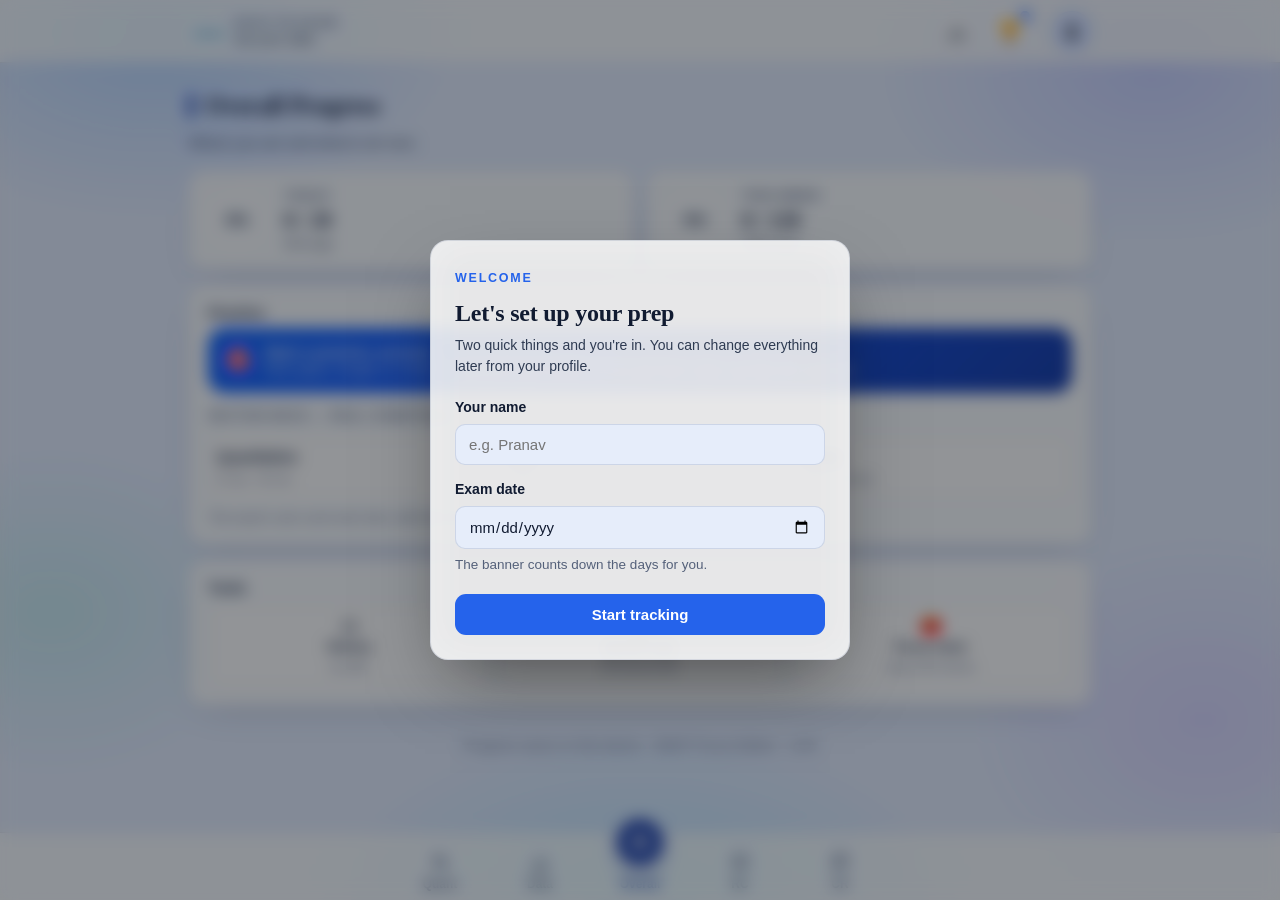
==== commit e0bb4346: "Make the sub-nav highlight a real element so it can glide The sub-nav pill was a ::before on the act" ====
--- a/index.html
+++ b/index.html
@@ -1153,9 +1153,10 @@
   @keyframes hub-glow { 0%, 100% { box-shadow: 0 6px 16px -6px color-mix(in srgb, var(--c-overall) 70%, transparent); } 50% { box-shadow: 0 8px 22px -6px color-mix(in srgb, var(--c-overall) 92%, transparent), 0 0 0 5px color-mix(in srgb, var(--c-overall) 14%, transparent); } }
 
   /* Sub-nav: the highlight pill slides between tabs instead of blinking. */
-  .subnav-b { position: relative; z-index: 0; }
-  .subnav-b.on { background: transparent; box-shadow: none; }
-  .subnav-b.on::before { content: ""; position: absolute; inset: 0; z-index: -1; border-radius: 9px; background: var(--surface); box-shadow: 0 1px 2px rgba(0,0,0,.09); transform-origin: left center; transform: translate(var(--pill-dx, 0px), var(--pill-dy, 0px)) scaleX(var(--pill-sx, 1)); transition: transform 320ms cubic-bezier(.4,0,.2,1); }
+  .subnav { position: relative; }
+  .subnav-b { position: relative; z-index: 1; }
+  .subnav:has(.subnav-pill) .subnav-b.on { background: transparent; box-shadow: none; }
+  .subnav-pill { position: absolute; z-index: 0; border-radius: 9px; background: var(--surface); box-shadow: 0 1px 2px rgba(0,0,0,.09); pointer-events: none; transform-origin: left center; }
 
   /* Answer choices: a pick nudges, a correct answer blooms, a wrong one shakes. */
   .choice { transition: transform var(--d-fast) var(--ease-out), border-color .15s, background .15s, box-shadow .2s; }
@@ -1533,7 +1534,7 @@
         { name:"Question Types", topics:["Assumption","Strengthen","Weaken","Evaluate the argument","Inference / must be true","Explain the paradox","Identify the flaw","Boldface & method of reasoning","Complete the argument","EXCEPT & LEAST questions","Point at issue (two speakers)"] }
       ]}
   ];
-  const APP_VERSION = "v144";
+  const APP_VERSION = "v145";
   const bySub = SECTIONS.filter(s => s.subjects);
   const secById = (id) => SECTIONS.find(s => s.id === id);
   // Target seconds per question (GMAT pacing benchmarks) — drives timer colour & slow flags.
@@ -2012,12 +2013,25 @@
     }
   }
 
+  // The sub-nav's highlight is its own element, laid under the active tab after
+  // each render so a sub-tab change can glide it from the old tab to the new.
+  function placePill(view) {
+    const nav = view.querySelector(".subnav"), on = nav && nav.querySelector(".subnav-b.on");
+    if (!nav || !on) return null;
+    let pill = nav.querySelector(".subnav-pill");
+    if (!pill) { pill = document.createElement("span"); pill.className = "subnav-pill"; nav.insertBefore(pill, nav.firstChild); }
+    pill.style.left = on.offsetLeft + "px"; pill.style.top = on.offsetTop + "px";
+    pill.style.width = on.offsetWidth + "px"; pill.style.height = on.offsetHeight + "px";
+    return pill;
+  }
+  window.addEventListener("resize", () => placePill(document.getElementById("view")));
   let lastViewKey = null;
   function renderView() {
     const view = document.getElementById("view");
     const sec = secById(state.active) || SECTIONS.find(s=>s.dashboard);
     view.innerHTML = sec.dashboard ? overallHTML() : sectionHTML(sec);
     typeset(view);
+    placePill(view);
     // Blocks rise in when you arrive somewhere new, not on every incidental
     // re-render (closing an overlay re-renders the view underneath it).
     const key = state.active + "/" + ((state.subtab || {})[state.active] || "");
@@ -2674,13 +2688,10 @@
       const r0 = was && was !== sn ? was.getBoundingClientRect() : null, r1 = r0 ? sn.getBoundingClientRect() : null;
       state.subtab[state.active] = sn.getAttribute("data-subtab"); save(); renderView(); window.scrollTo({ top:0 });
       // The highlight starts where the old tab's pill was and glides to the new one.
-      const nb = r0 && motionOk() ? view.querySelector(".subnav-b.on") : null;
-      if (nb) {
-        nb.style.setProperty("--pill-dx", (r0.left - r1.left) + "px"); nb.style.setProperty("--pill-dy", (r0.top - r1.top) + "px");
-        nb.style.setProperty("--pill-sx", String(r0.width / Math.max(1, r1.width)));
-        // A pseudo-element only transitions from a style that reached a frame,
-        // so the start position has to be painted once before it is released.
-        requestAnimationFrame(() => requestAnimationFrame(() => { nb.style.setProperty("--pill-dx", "0px"); nb.style.setProperty("--pill-dy", "0px"); nb.style.setProperty("--pill-sx", "1"); }));
+      const pill = r0 && motionOk() ? view.querySelector(".subnav-pill") : null;
+      if (pill && pill.animate) {
+        const from = `translate(${r0.left - r1.left}px, ${r0.top - r1.top}px) scaleX(${r0.width / Math.max(1, r1.width)})`;
+        pill.animate([{ transform: from }, { transform: "none" }], { duration: 320, easing: "cubic-bezier(.4,0,.2,1)" });
       }
       return;
     }
